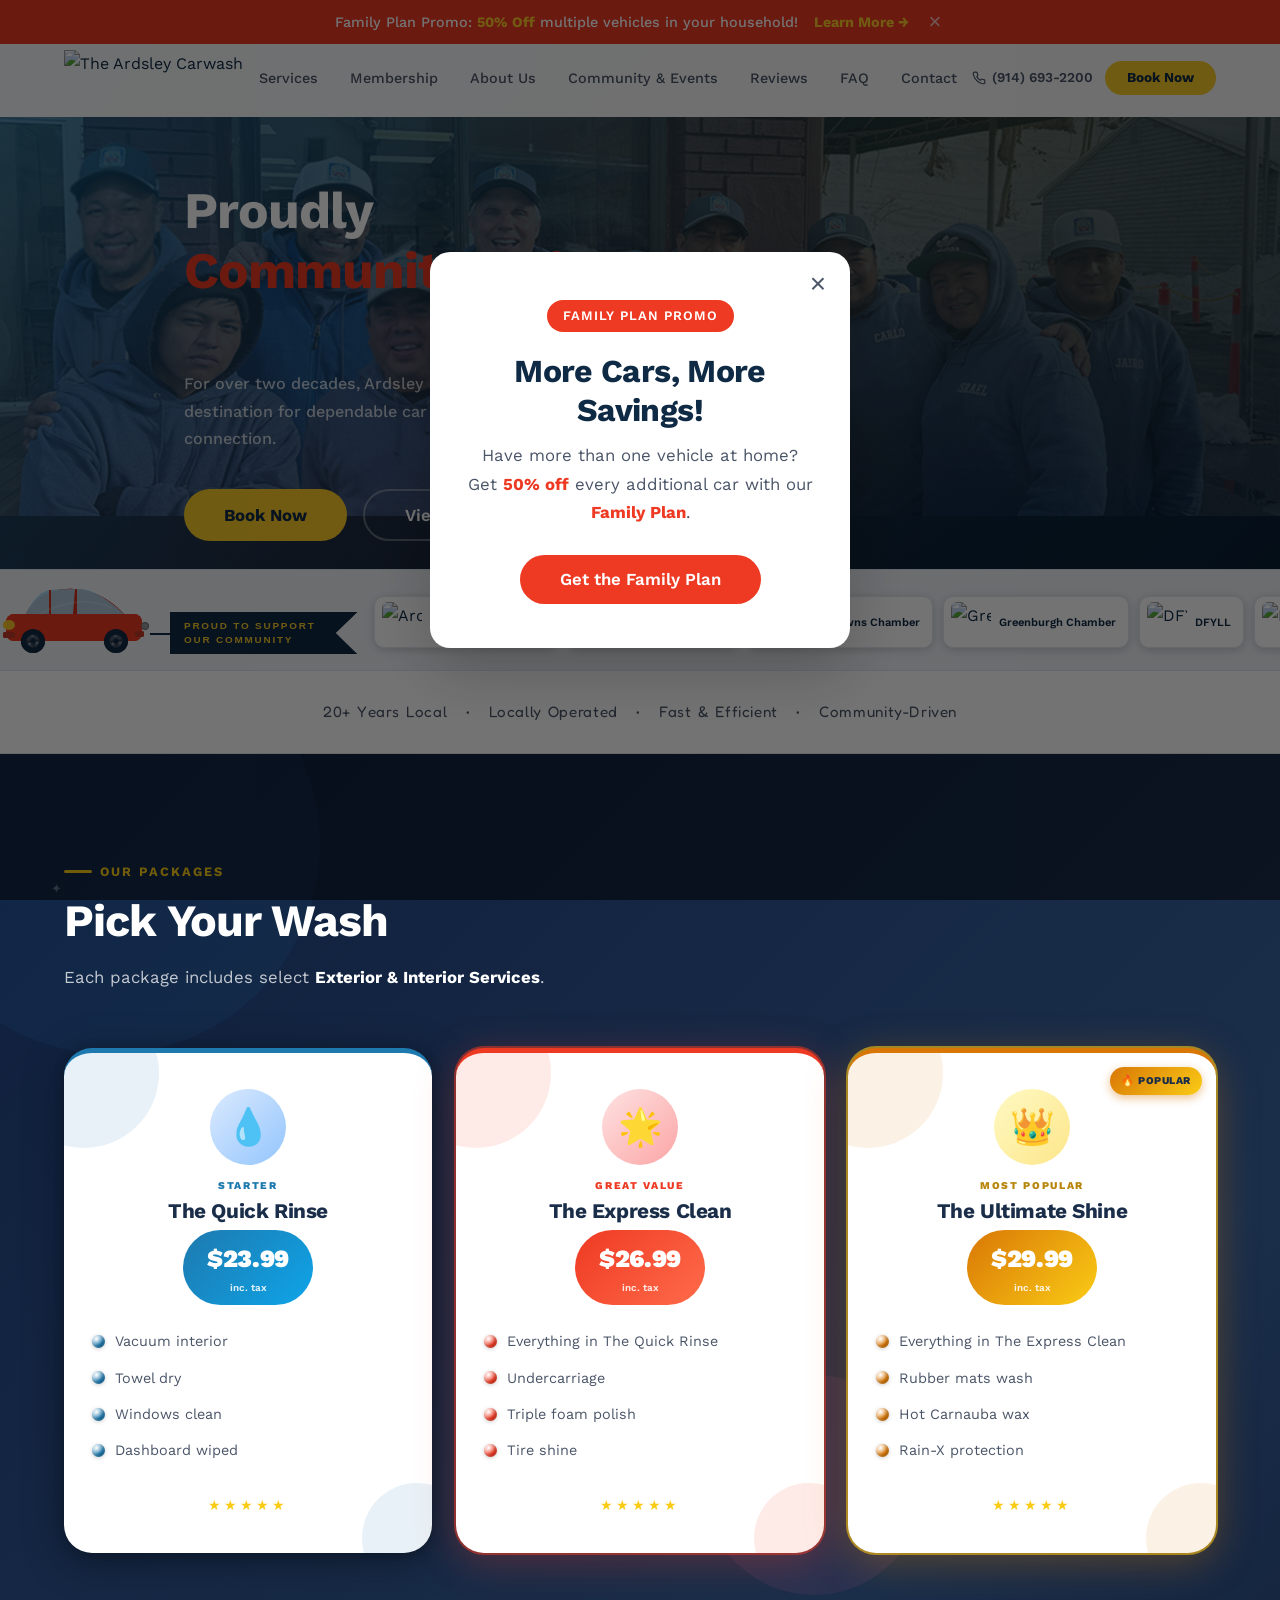
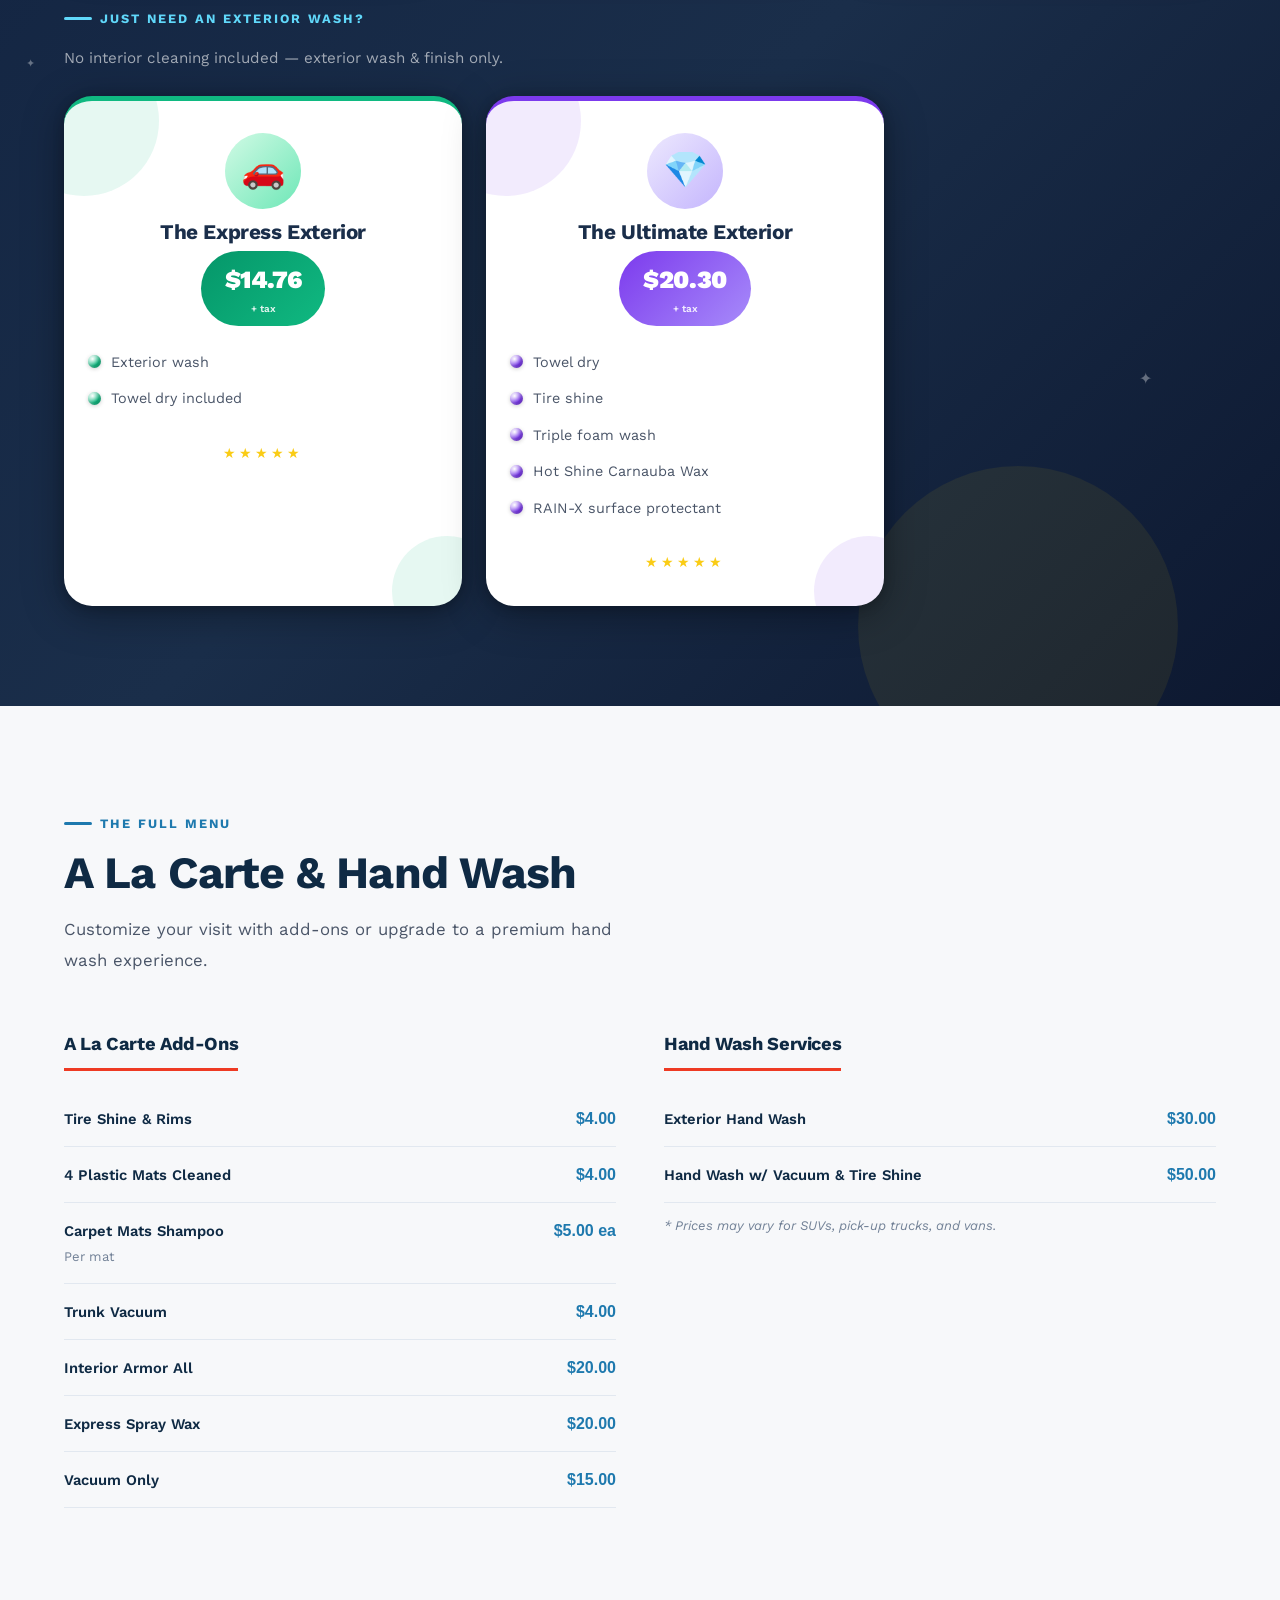
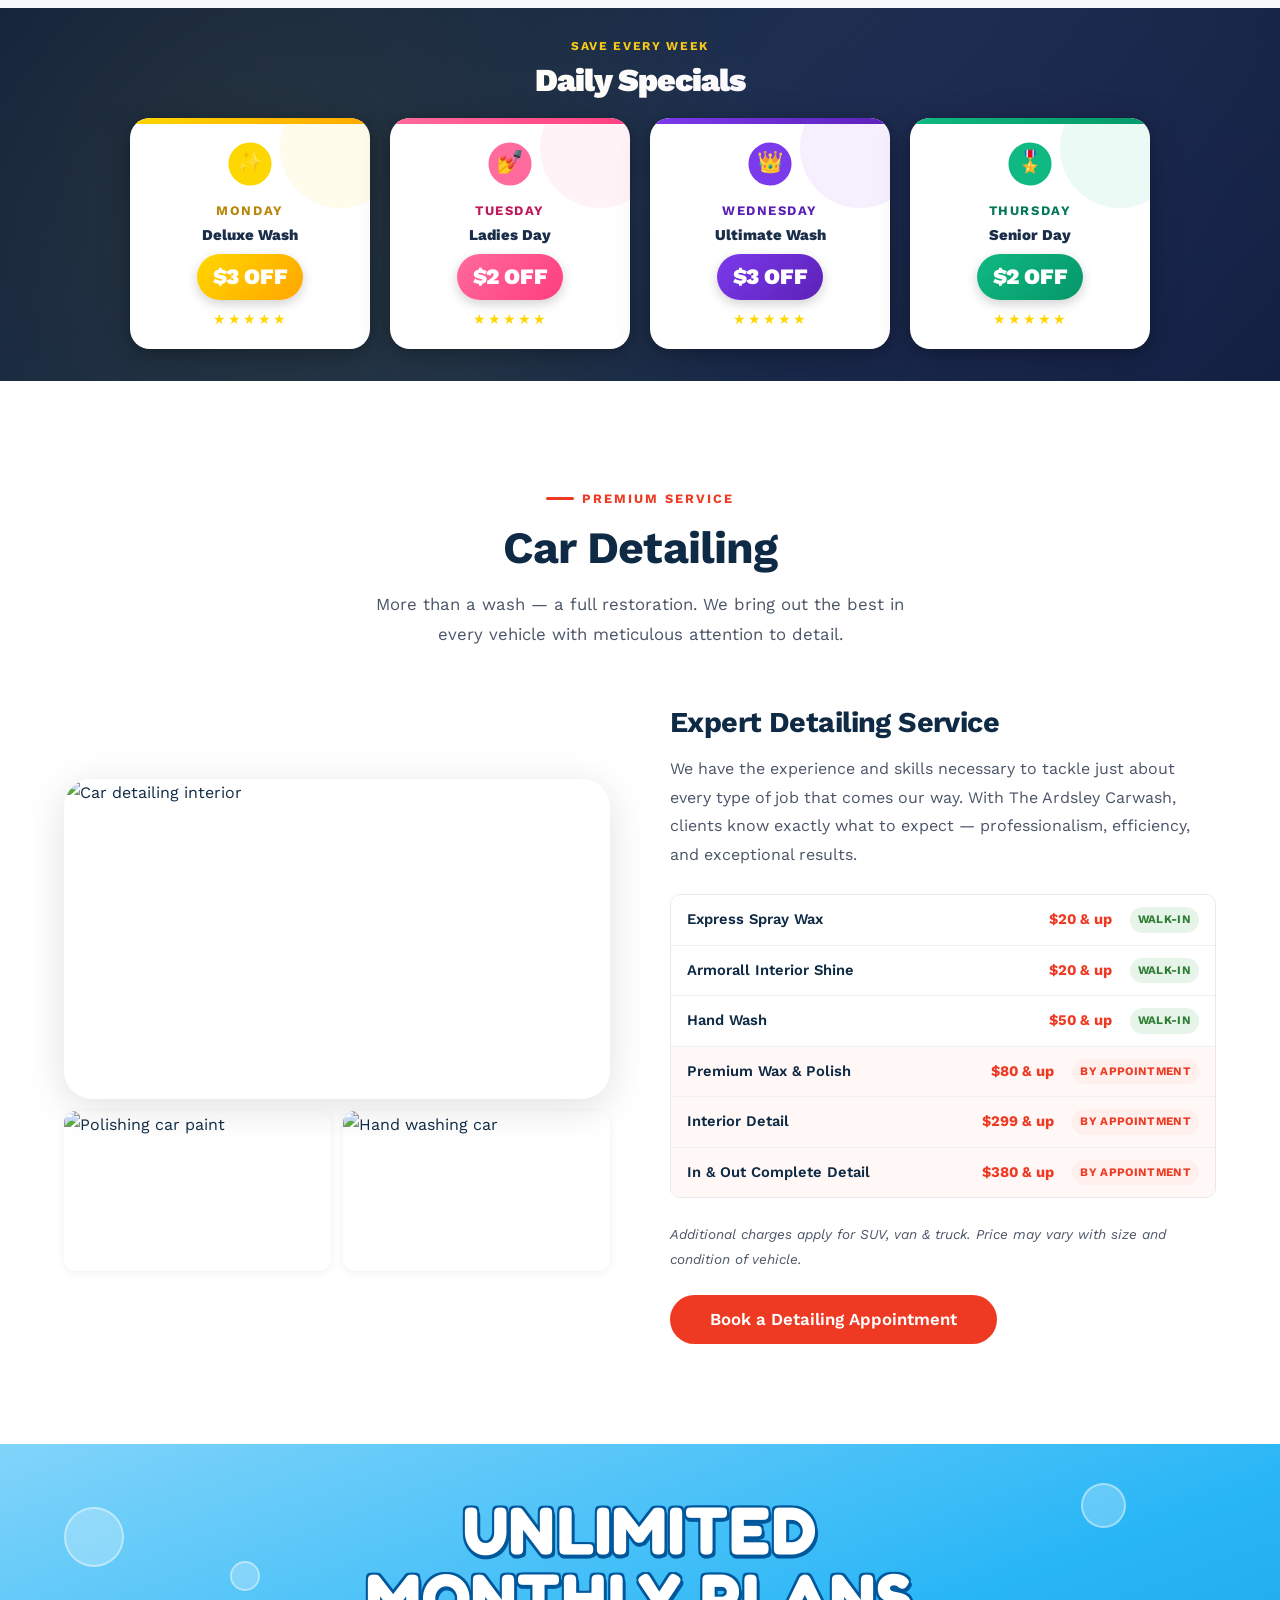
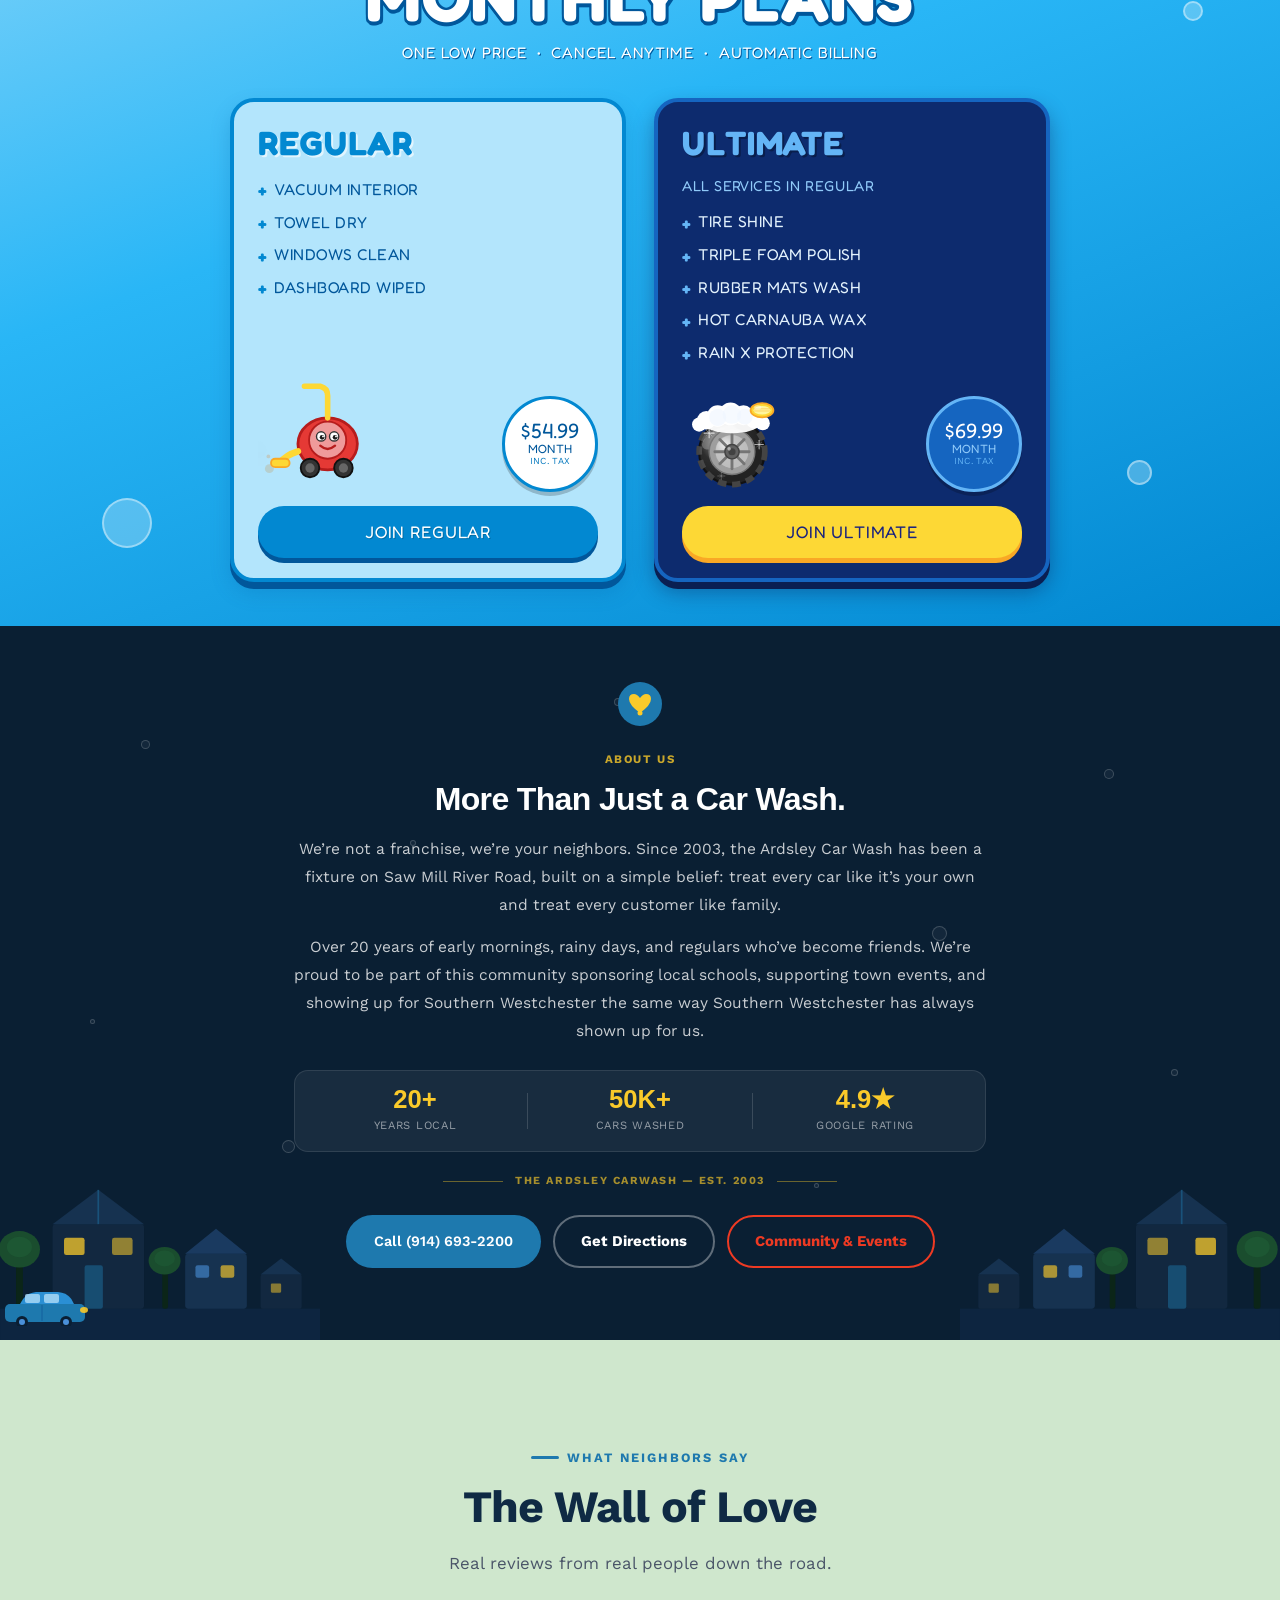
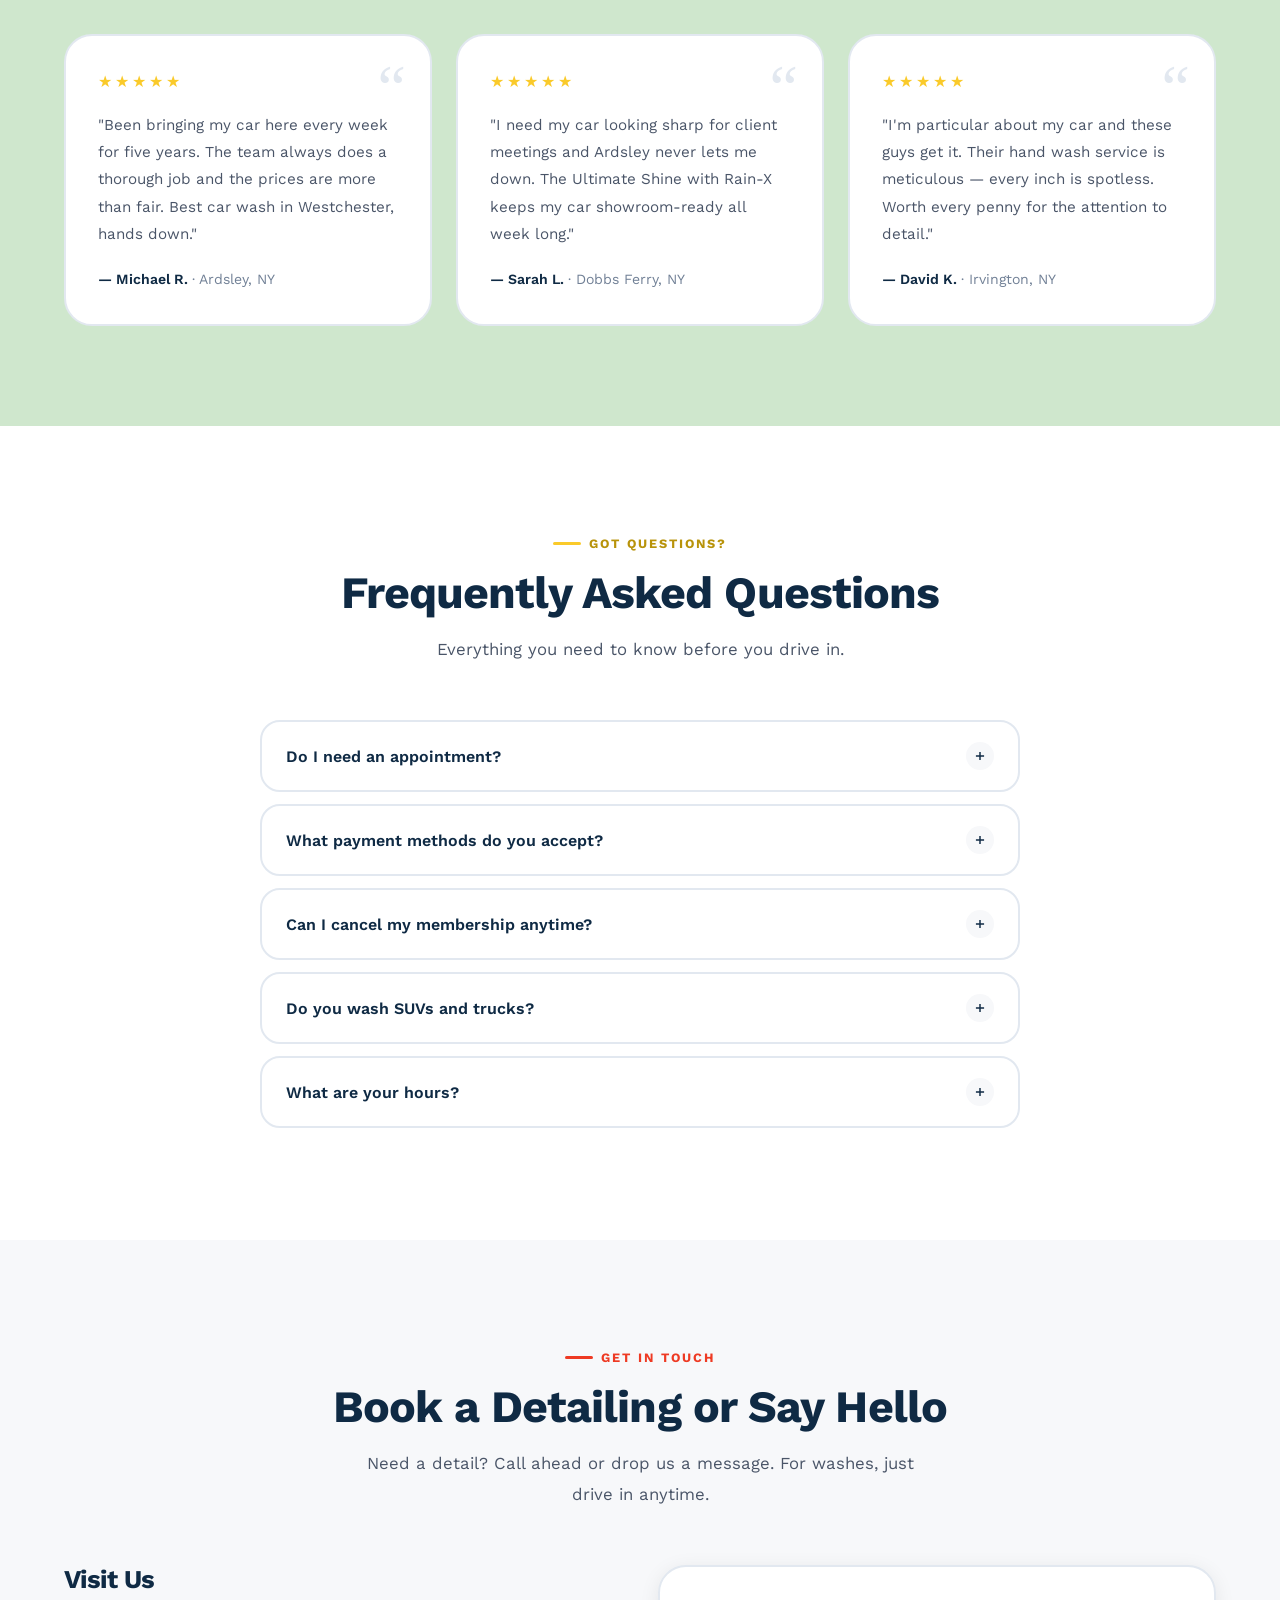
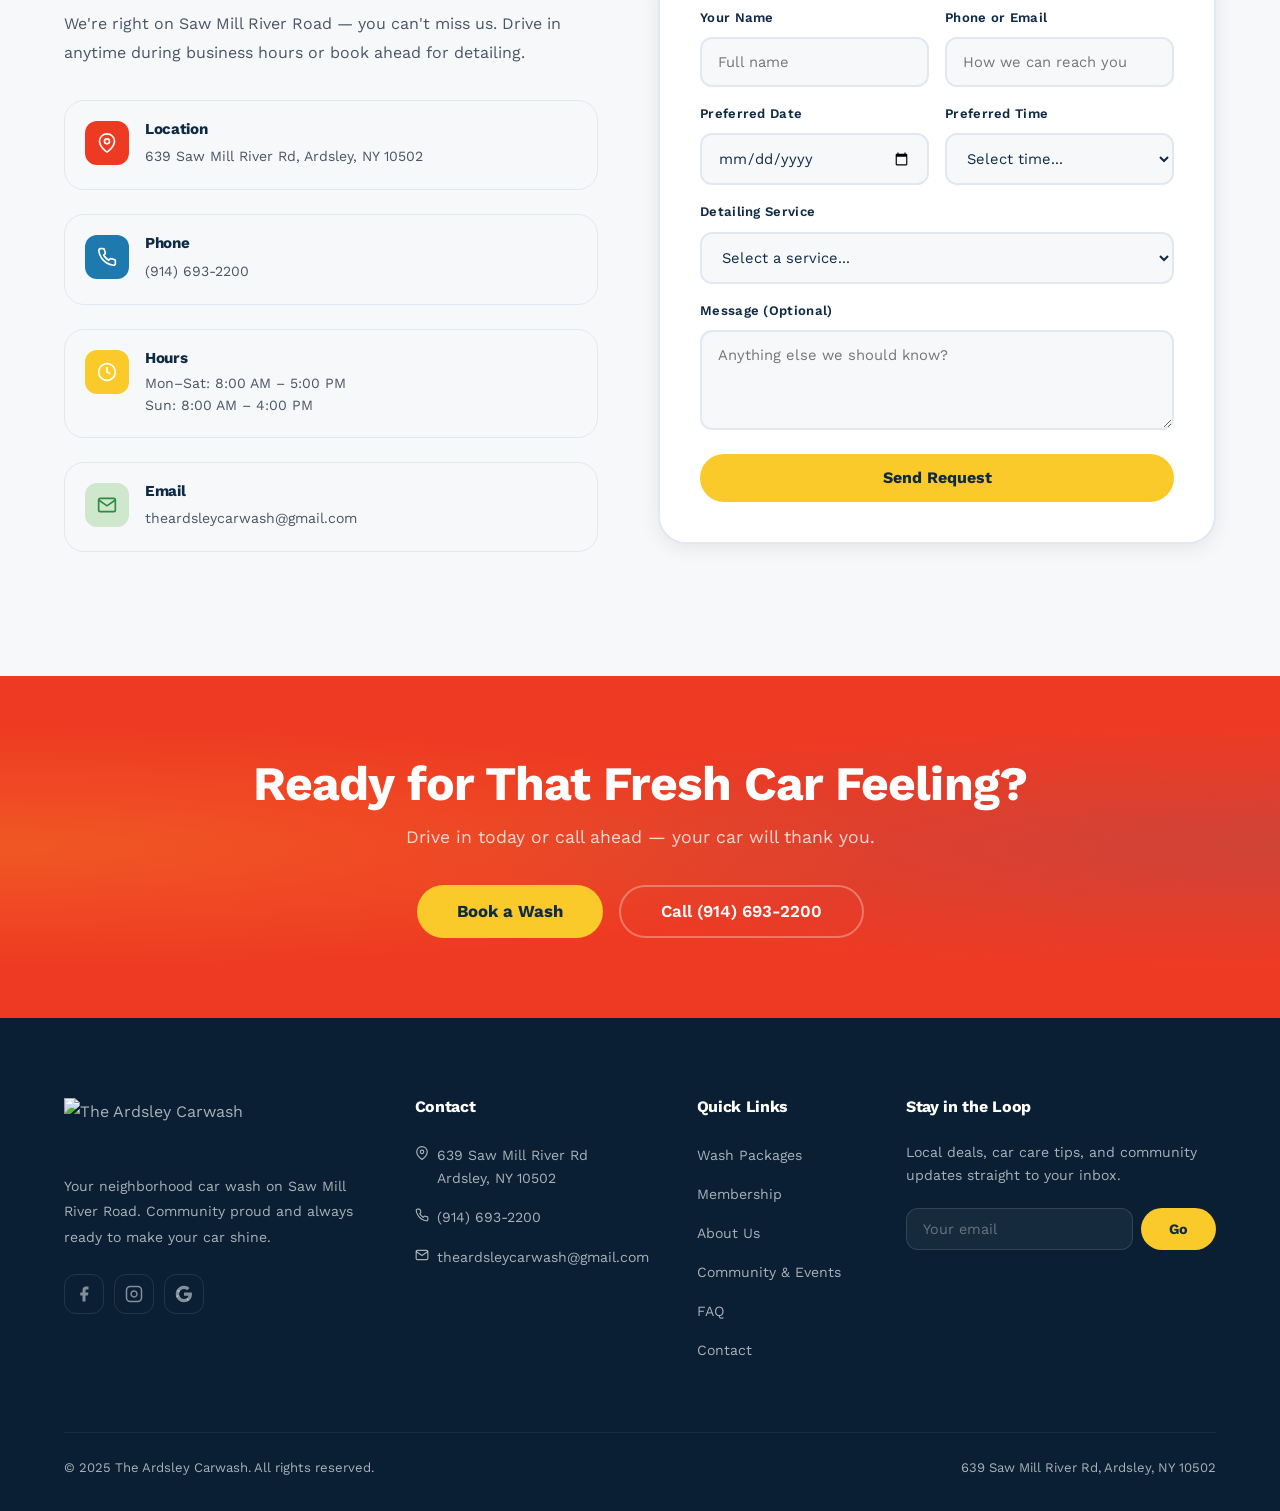
==== index.html @ 411023bc "Updated Trust rating section with bullet points" ====
<!DOCTYPE html>
<html lang="en">
<head>
<meta charset="UTF-8"/>
<meta name="viewport" content="width=device-width, initial-scale=1.0"/>
<title>The Ardsley Carwash — Service it. Wash it. Drive out fresh.</title>
<meta name="description" content="The Ardsley Carwash — Your neighborhood car wash in Ardsley, NY. Premium car washing, detailing, and unlimited wash memberships. Fast, friendly, community-driven."/>

<!-- Fonts -->
<link rel="preconnect" href="https://fonts.googleapis.com"/>
<link rel="preconnect" href="https://fonts.gstatic.com" crossorigin/>
<link href="https://fonts.googleapis.com/css2?family=Work+Sans:wght@400;500;600;700&family=Fredoka+One&display=swap" rel="stylesheet"/>
<link href="https://api.fontshare.com/v2/css?f[]=excon@400,500,600,700,800,900&display=swap" rel="stylesheet"/>

<link rel="stylesheet" href="css/style.css"/>
</head>
<body>

<!-- Mobile overlay for menu -->
<div class="mobile-overlay" id="mobileOverlay"></div>

<!-- ========== PROMO BANNER ========== -->
<div class="promo-banner" id="promoBanner">
  <div class="container promo-banner-inner">
    <span class="promo-banner-text">Family Plan Promo: <strong>50% Off</strong><span class="promo-detail"> multiple vehicles in your household!</span></span>
    <a href="#booking" class="promo-banner-link">Learn More &rarr;</a>
    <button class="promo-banner-close" id="promoBannerClose" aria-label="Close banner">&times;</button>
  </div>
</div>

<!-- ========== NAVIGATION ========== -->
<nav class="navbar" id="navbar">
  <div class="container">
    <a href="#home">
      <img src="assets/ardsley-logo.png" alt="The Ardsley Carwash" class="logo-img"/>
    </a>
    <ul class="nav-links" id="navLinks">
      <li><a href="#services">Services</a></li>
      <li><a href="#membership">Membership</a></li>
      <li><a href="#story">About Us</a></li>
      <li><a href="community-events.html">Community &amp; Events</a></li>
      <li><a href="#community">Reviews</a></li>
      <li><a href="#faq">FAQ</a></li>
      <li><a href="#booking">Contact</a></li>
    </ul>
    <div class="nav-right">
      <a href="tel:9146932200" class="nav-phone">
        <svg width="14" height="14" fill="none" stroke="currentColor" stroke-width="2" viewBox="0 0 24 24"><path d="M22 16.92v3a2 2 0 01-2.18 2 19.79 19.79 0 01-8.63-3.07 19.5 19.5 0 01-6-6 19.79 19.79 0 01-3.07-8.67A2 2 0 014.11 2h3a2 2 0 012 1.72c.127.96.361 1.903.7 2.81a2 2 0 01-.45 2.11L8.09 9.91a16 16 0 006 6l1.27-1.27a2 2 0 012.11-.45c.907.339 1.85.573 2.81.7A2 2 0 0122 16.92z"/></svg>
        (914) 693-2200
      </a>
      <a href="#booking" class="btn btn-yellow btn-nav">Book Now</a>
      <button class="hamburger" id="hamburger" aria-label="Toggle menu">
        <span></span><span></span><span></span>
      </button>
    </div>
  </div>
</nav>

<!-- ========== HERO ========== -->
<section class="hero" id="home">
  <img class="hero-bg-image" src="assets/banner.png" alt="">
  <div class="hero-bg-overlay"></div>
  <div class="hero-bg-pattern"></div>
  <div class="hero-bubbles">
    <div class="bubble"></div>
    <div class="bubble"></div>
    <div class="bubble"></div>
    <div class="bubble"></div>
    <div class="bubble"></div>
    <div class="bubble"></div>
    <div class="bubble"></div>
    <div class="bubble"></div>
    <div class="bubble"></div>
    <div class="bubble"></div>
    <div class="bubble"></div>
    <div class="bubble"></div>
    <div class="bubble"></div>
    <div class="bubble"></div>
    <div class="bubble"></div>
  </div>

  <div class="container">
    <div class="hero-content">
      <h1 class="hero-headline" aria-live="polite">
        <span class="hero-phrase" data-index="0">Your Neighborhood<br/><span class="highlight-yellow">Car Wash.</span></span>
        <span class="hero-phrase" data-index="1">Proudly<br/><span class="highlight-red">Community-Driven.</span></span>
        <span class="hero-phrase" data-index="2">Part of the Neighborhood<br/>for Over <span class="highlight-yellow">20 Years.</span></span>
      </h1>
      <p class="hero-sub">For over two decades, Ardsley Car Wash has been your neighborhood destination for dependable car care, local pride, and community connection.</p>
<div class="hero-ctas">
        <a href="#booking" class="btn btn-yellow btn-lg">Book Now</a>
        <a href="#services" class="btn btn-outline-white btn-lg">View Packages</a>
      </div>
    </div>
  </div>

  <!-- ===== HERO PARTNERS STRIP ===== -->
  <div class="hero-partners">
    <div class="hp-track">

      <!-- Shared car + flag + logos markup (scene 1) -->
      <div class="hp-scene">
        <div class="hp-car">
          <svg width="150" height="72" viewBox="0 0 150 72" fill="none" xmlns="http://www.w3.org/2000/svg">
            <rect x="6" y="32" width="136" height="27" rx="8" fill="#EE3A23"/>
            <path d="M26 32 Q37 9 66 7 Q98 5 124 32 Z" fill="#d42f1a"/>
            <path d="M26 32 Q37 9 51 8 L49 32 Z" fill="#a8d8f0" opacity="0.88"/>
            <path d="M51 8 Q64 7 75 7 L73 32 L50 32 Z" fill="#a8d8f0" opacity="0.88"/>
            <path d="M77 7 Q96 6 124 32 L75 32 Z" fill="#a8d8f0" opacity="0.88"/>
            <rect x="49" y="8" width="2" height="24" fill="#d42f1a"/>
            <rect x="75" y="7" width="2" height="25" fill="#d42f1a"/>
            <!-- Front wheel -->
            <circle cx="33" cy="59" r="12" fill="#0f2a44"/>
            <circle cx="33" cy="59" r="11" fill="none" stroke="#1a2a3a" stroke-width="1.5" stroke-dasharray="4 3"/>
            <circle cx="33" cy="59" r="6.5" fill="#4a5568"/>
            <g>
              <line x1="33" y1="53" x2="33" y2="65" stroke="#2d3748" stroke-width="1.5" stroke-linecap="round"/>
              <line x1="27" y1="59" x2="39" y2="59" stroke="#2d3748" stroke-width="1.5" stroke-linecap="round"/>
              <circle cx="33" cy="54.2" r="1.2" fill="#7a8aa0"/>
              <circle cx="29.3" cy="61.5" r="1.2" fill="#7a8aa0"/>
              <circle cx="36.7" cy="61.5" r="1.2" fill="#7a8aa0"/>
              <animateTransform attributeName="transform" type="rotate" from="0 33 59" to="360 33 59" dur="0.8s" repeatCount="indefinite"/>
            </g>
            <circle cx="33" cy="59" r="2.5" fill="#0f2a44"/>
            <!-- Rear wheel -->
            <circle cx="116" cy="59" r="12" fill="#0f2a44"/>
            <circle cx="116" cy="59" r="11" fill="none" stroke="#1a2a3a" stroke-width="1.5" stroke-dasharray="4 3"/>
            <circle cx="116" cy="59" r="6.5" fill="#4a5568"/>
            <g>
              <line x1="116" y1="53" x2="116" y2="65" stroke="#2d3748" stroke-width="1.5" stroke-linecap="round"/>
              <line x1="110" y1="59" x2="122" y2="59" stroke="#2d3748" stroke-width="1.5" stroke-linecap="round"/>
              <circle cx="116" cy="54.2" r="1.2" fill="#7a8aa0"/>
              <circle cx="112.3" cy="61.5" r="1.2" fill="#7a8aa0"/>
              <circle cx="119.7" cy="61.5" r="1.2" fill="#7a8aa0"/>
              <animateTransform attributeName="transform" type="rotate" from="0 116 59" to="360 116 59" dur="0.8s" repeatCount="indefinite"/>
            </g>
            <circle cx="116" cy="59" r="2.5" fill="#0f2a44"/>
            <ellipse cx="9" cy="43" rx="6" ry="5" fill="#FACA2A" opacity="0.95"/>
            <rect x="3" y="50" width="12" height="6" rx="2" fill="#c0392b"/>
            <rect x="135" y="49" width="9" height="6" rx="2" fill="#c0392b"/>
            <circle cx="145" cy="44" r="3.5" fill="#999" stroke="#777" stroke-width="1"/>
            <path d="M40 32 Q58 22 78 20 Q98 19 112 26" stroke="rgba(255,255,255,0.18)" stroke-width="2" fill="none"/>
          </svg>
        </div>
        <div class="hp-tow"></div>
        <div class="hp-banner">
          <span>Proud to Support</span>
          <span>Our Community</span>
        </div>
        <div class="hp-logos">
          <div class="hp-badge" data-url="https://www.ardsleylittleleague.org/"><img class="hp-icon" src="assets/partners/ardsley-little-league.png" alt="Ardsley Little League"/><span>Ardsley Little League</span></div>
          <div class="hp-badge" data-url="https://irvingtonbulldogboosterclub.com/home"><img class="hp-icon" src="assets/partners/irvington-bulldog.png" alt="Irvington Bulldogs"/><span>Irvington Bulldogs</span></div>
          <div class="hp-badge" data-url="https://rivertownschamber.com/gala-2026/"><img class="hp-icon" src="assets/partners/rivertowns-chamber.png" alt="Rivertowns Chamber"/><span>Rivertowns Chamber</span></div>
          <div class="hp-badge" data-url="https://www.greenburghchamber.com/home"><img class="hp-icon" src="assets/partners/greenburgh-chamber.png" alt="Greenburgh Chamber"/><span>Greenburgh Chamber</span></div>
          <div class="hp-badge" data-url="https://www.dfyll.com/"><img class="hp-icon" src="assets/partners/dfyll.png" alt="DFYLL"/><span>DFYLL</span></div>
          <div class="hp-badge" data-url="https://www.instagram.com/pltracing/"><img class="hp-icon" src="assets/partners/pltracing.jpg" alt="PLT Racing"/><span>PLT Racing</span></div>
        </div>
      </div>

      <!-- Scene 2 — offset by half the duration for a seamless loop -->
      <div class="hp-scene hp-scene--2">
        <div class="hp-car">
          <svg width="150" height="72" viewBox="0 0 150 72" fill="none" xmlns="http://www.w3.org/2000/svg">
            <rect x="6" y="32" width="136" height="27" rx="8" fill="#EE3A23"/>
            <path d="M26 32 Q37 9 66 7 Q98 5 124 32 Z" fill="#d42f1a"/>
            <path d="M26 32 Q37 9 51 8 L49 32 Z" fill="#a8d8f0" opacity="0.88"/>
            <path d="M51 8 Q64 7 75 7 L73 32 L50 32 Z" fill="#a8d8f0" opacity="0.88"/>
            <path d="M77 7 Q96 6 124 32 L75 32 Z" fill="#a8d8f0" opacity="0.88"/>
            <rect x="49" y="8" width="2" height="24" fill="#d42f1a"/>
            <rect x="75" y="7" width="2" height="25" fill="#d42f1a"/>
            <!-- Front wheel -->
            <circle cx="33" cy="59" r="12" fill="#0f2a44"/>
            <circle cx="33" cy="59" r="11" fill="none" stroke="#1a2a3a" stroke-width="1.5" stroke-dasharray="4 3"/>
            <circle cx="33" cy="59" r="6.5" fill="#4a5568"/>
            <g>
              <line x1="33" y1="53" x2="33" y2="65" stroke="#2d3748" stroke-width="1.5" stroke-linecap="round"/>
              <line x1="27" y1="59" x2="39" y2="59" stroke="#2d3748" stroke-width="1.5" stroke-linecap="round"/>
              <circle cx="33" cy="54.2" r="1.2" fill="#7a8aa0"/>
              <circle cx="29.3" cy="61.5" r="1.2" fill="#7a8aa0"/>
              <circle cx="36.7" cy="61.5" r="1.2" fill="#7a8aa0"/>
              <animateTransform attributeName="transform" type="rotate" from="0 33 59" to="360 33 59" dur="0.8s" repeatCount="indefinite"/>
            </g>
            <circle cx="33" cy="59" r="2.5" fill="#0f2a44"/>
            <!-- Rear wheel -->
            <circle cx="116" cy="59" r="12" fill="#0f2a44"/>
            <circle cx="116" cy="59" r="11" fill="none" stroke="#1a2a3a" stroke-width="1.5" stroke-dasharray="4 3"/>
            <circle cx="116" cy="59" r="6.5" fill="#4a5568"/>
            <g>
              <line x1="116" y1="53" x2="116" y2="65" stroke="#2d3748" stroke-width="1.5" stroke-linecap="round"/>
              <line x1="110" y1="59" x2="122" y2="59" stroke="#2d3748" stroke-width="1.5" stroke-linecap="round"/>
              <circle cx="116" cy="54.2" r="1.2" fill="#7a8aa0"/>
              <circle cx="112.3" cy="61.5" r="1.2" fill="#7a8aa0"/>
              <circle cx="119.7" cy="61.5" r="1.2" fill="#7a8aa0"/>
              <animateTransform attributeName="transform" type="rotate" from="0 116 59" to="360 116 59" dur="0.8s" repeatCount="indefinite"/>
            </g>
            <circle cx="116" cy="59" r="2.5" fill="#0f2a44"/>
            <ellipse cx="9" cy="43" rx="6" ry="5" fill="#FACA2A" opacity="0.95"/>
            <rect x="3" y="50" width="12" height="6" rx="2" fill="#c0392b"/>
            <rect x="135" y="49" width="9" height="6" rx="2" fill="#c0392b"/>
            <circle cx="145" cy="44" r="3.5" fill="#999" stroke="#777" stroke-width="1"/>
            <path d="M40 32 Q58 22 78 20 Q98 19 112 26" stroke="rgba(255,255,255,0.18)" stroke-width="2" fill="none"/>
          </svg>
        </div>
        <div class="hp-tow"></div>
        <div class="hp-banner">
          <span>Proud to Support</span>
          <span>Our Community</span>
        </div>
        <div class="hp-logos">
          <div class="hp-badge" data-url="https://www.ardsleylittleleague.org/"><img class="hp-icon" src="assets/partners/ardsley-little-league.png" alt="Ardsley Little League"/><span>Ardsley Little League</span></div>
          <div class="hp-badge" data-url="https://irvingtonbulldogboosterclub.com/home"><img class="hp-icon" src="assets/partners/irvington-bulldog.png" alt="Irvington Bulldogs"/><span>Irvington Bulldogs</span></div>
          <div class="hp-badge" data-url="https://rivertownschamber.com/gala-2026/"><img class="hp-icon" src="assets/partners/rivertowns-chamber.png" alt="Rivertowns Chamber"/><span>Rivertowns Chamber</span></div>
          <div class="hp-badge" data-url="https://www.greenburghchamber.com/home"><img class="hp-icon" src="assets/partners/greenburgh-chamber.png" alt="Greenburgh Chamber"/><span>Greenburgh Chamber</span></div>
          <div class="hp-badge" data-url="https://www.dfyll.com/"><img class="hp-icon" src="assets/partners/dfyll.png" alt="DFYLL"/><span>DFYLL</span></div>
          <div class="hp-badge" data-url="https://www.instagram.com/pltracing/"><img class="hp-icon" src="assets/partners/pltracing.jpg" alt="PLT Racing"/><span>PLT Racing</span></div>
        </div>
      </div>

    </div>
  </div>

</section>

<!-- ========== TRUST BAR ========== -->
<div class="trust-bar">
  <div class="container">
    <p class="trust-bullets">20+ Years Local &nbsp;&nbsp;&bull;&nbsp;&nbsp; Locally Operated &nbsp;&nbsp;&bull;&nbsp;&nbsp; Fast &amp; Efficient &nbsp;&nbsp;&bull;&nbsp;&nbsp; Community-Driven</p>
  </div>
</div>

<!-- ========== SERVICES ========== -->
<section id="services" class="packages-section">

  <!-- Floating background decorations -->
  <div class="pkg-bg-decor" aria-hidden="true">
    <div class="pkg-bg-bubble b1"></div>
    <div class="pkg-bg-bubble b2"></div>
    <div class="pkg-bg-bubble b3"></div>
    <span class="pkg-sparkle s1">✦</span>
    <span class="pkg-sparkle s2">✦</span>
    <span class="pkg-sparkle s3">✦</span>
    <span class="pkg-sparkle s4">✦</span>
    <span class="pkg-sparkle s5">✦</span>
  </div>

  <div class="container">
    <div class="section-header" data-animate>
      <p class="section-label red">Our Packages</p>
      <h2 class="section-title">Pick Your Wash</h2>
      <p class="section-subtitle">Each package includes select <strong>Exterior &amp; Interior Services</strong>.</p>
    </div>

    <div class="services-grid">
      <!-- THE QUICK RINSE -->
      <div class="service-card pkg-card pkg-card--blue" data-animate data-delay="0">
        <div class="pkg-card-bubble pkg-bubble-tl"></div>
        <div class="pkg-card-bubble pkg-bubble-br"></div>
        <div class="pkg-emoji-wrap pkg-emoji-blue">
          <span>💧</span>
        </div>
        <div class="pkg-tier-label pkg-tier-blue">Starter</div>
        <h3>The Quick Rinse</h3>
        <div class="pkg-price-badge pkg-price-blue">$23.99 <small>inc. tax</small></div>
        <ul>
          <li>Vacuum interior</li>
          <li>Towel dry</li>
          <li>Windows clean</li>
          <li>Dashboard wiped</li>
        </ul>
        <div class="pkg-stars">★★★★★</div>
      </div>

      <!-- THE EXPRESS CLEAN -->
      <div class="service-card pkg-card pkg-card--red featured" data-animate data-delay="100">
        <div class="pkg-card-bubble pkg-bubble-tl"></div>
        <div class="pkg-card-bubble pkg-bubble-br"></div>
        <div class="pkg-emoji-wrap pkg-emoji-red">
          <span>🌟</span>
        </div>
        <div class="pkg-tier-label pkg-tier-red">Great Value</div>
        <h3>The Express Clean</h3>
        <div class="pkg-price-badge pkg-price-red">$26.99 <small>inc. tax</small></div>
        <ul>
          <li>Everything in The Quick Rinse</li>
          <li>Undercarriage</li>
          <li>Triple foam polish</li>
          <li>Tire shine</li>
        </ul>
        <div class="pkg-stars">★★★★★</div>
      </div>

      <!-- THE ULTIMATE SHINE -->
      <div class="service-card pkg-card pkg-card--gold featured" data-animate data-delay="200">
        <div class="pkg-card-bubble pkg-bubble-tl"></div>
        <div class="pkg-card-bubble pkg-bubble-br"></div>
        <div class="pkg-popular-badge pkg-popular-gold">🔥 Popular</div>
        <div class="pkg-emoji-wrap pkg-emoji-gold">
          <span>👑</span>
        </div>
        <div class="pkg-tier-label pkg-tier-gold">Most Popular</div>
        <h3>The Ultimate Shine</h3>
        <div class="pkg-price-badge pkg-price-gold">$29.99 <small>inc. tax</small></div>
        <ul>
          <li>Everything in The Express Clean</li>
          <li>Rubber mats wash</li>
          <li>Hot Carnauba wax</li>
          <li>Rain-X protection</li>
        </ul>
        <div class="pkg-stars">★★★★★</div>
      </div>
    </div>

    <!-- EXTERIOR OPTIONS -->
    <div class="exterior-options" data-animate>
      <div class="exterior-options-header">
        <p class="section-label blue">Just Need an Exterior Wash?</p>
        <p class="exterior-options-note">No interior cleaning included &mdash; exterior wash &amp; finish only.</p>
      </div>
      <div class="services-grid two-col">
        <div class="service-card pkg-card pkg-card--mint compact">
          <div class="pkg-card-bubble pkg-bubble-tl"></div>
          <div class="pkg-card-bubble pkg-bubble-br"></div>
          <div class="pkg-emoji-wrap pkg-emoji-mint">
            <span>🚗</span>
          </div>
          <h3>The Express Exterior</h3>
          <div class="pkg-price-badge pkg-price-mint">$14.76 <small>+ tax</small></div>
          <ul>
            <li>Exterior wash</li>
            <li>Towel dry included</li>
          </ul>
          <div class="pkg-stars">★★★★★</div>
        </div>
        <div class="service-card pkg-card pkg-card--purple compact">
          <div class="pkg-card-bubble pkg-bubble-tl"></div>
          <div class="pkg-card-bubble pkg-bubble-br"></div>
          <div class="pkg-emoji-wrap pkg-emoji-purple">
            <span>💎</span>
          </div>
          <h3>The Ultimate Exterior</h3>
          <div class="pkg-price-badge pkg-price-purple">$20.30 <small>+ tax</small></div>
          <ul>
            <li>Towel dry</li>
            <li>Tire shine</li>
            <li>Triple foam wash</li>
            <li>Hot Shine Carnauba Wax</li>
            <li>RAIN-X surface protectant</li>
          </ul>
          <div class="pkg-stars">★★★★★</div>
        </div>
      </div>
    </div>
  </div>
</section>

<!-- ========== FULL MENU ========== -->
<section id="menu" class="section-alt">
  <div class="container">
    <div class="section-header" data-animate>
      <p class="section-label blue">The Full Menu</p>
      <h2 class="section-title">A La Carte &amp; Hand Wash</h2>
      <p class="section-subtitle">Customize your visit with add-ons or upgrade to a premium hand wash experience.</p>
    </div>

    <div class="menu-columns" data-animate>
      <!-- A LA CARTE -->
      <div class="menu-group">
        <h3>A La Carte Add-Ons</h3>
        <div class="menu-item">
          <div><div class="menu-item-name">Tire Shine &amp; Rims</div></div>
          <div class="menu-item-price">$4.00</div>
        </div>
        <div class="menu-item">
          <div><div class="menu-item-name">4 Plastic Mats Cleaned</div></div>
          <div class="menu-item-price">$4.00</div>
        </div>
        <div class="menu-item">
          <div>
            <div class="menu-item-name">Carpet Mats Shampoo</div>
            <div class="menu-item-desc">Per mat</div>
          </div>
          <div class="menu-item-price">$5.00 ea</div>
        </div>
        <div class="menu-item">
          <div><div class="menu-item-name">Trunk Vacuum</div></div>
          <div class="menu-item-price">$4.00</div>
        </div>
        <div class="menu-item">
          <div><div class="menu-item-name">Interior Armor All</div></div>
          <div class="menu-item-price">$20.00</div>
        </div>
        <div class="menu-item">
          <div><div class="menu-item-name">Express Spray Wax</div></div>
          <div class="menu-item-price">$20.00</div>
        </div>
        <div class="menu-item">
          <div><div class="menu-item-name">Vacuum Only</div></div>
          <div class="menu-item-price">$15.00</div>
        </div>
      </div>

      <!-- HAND WASH + DETAILING -->
      <div class="menu-group">
        <h3>Hand Wash Services</h3>
        <div class="menu-item">
          <div><div class="menu-item-name">Exterior Hand Wash</div></div>
          <div class="menu-item-price">$30.00</div>
        </div>
        <div class="menu-item">
          <div><div class="menu-item-name">Hand Wash w/ Vacuum &amp; Tire Shine</div></div>
          <div class="menu-item-price">$50.00</div>
        </div>
        <p class="menu-note">* Prices may vary for SUVs, pick-up trucks, and vans.</p>

      </div>
    </div>
  </div>
</section>

<!-- ========== DAILY PROMOS STRIP ========== -->
<div class="promo-strip">
  <div class="promo-strip-header">
    <p class="promo-strip-eyebrow">Save Every Week</p>
    <h2 class="promo-strip-title">Daily Specials</h2>
  </div>
  <div class="promo-strip-inner">

    <!-- Monday -->
    <div class="promo-card promo-card--monday">
      <div class="promo-card-bubble"></div>
      <div class="promo-card-icon">
        <svg viewBox="0 0 64 64" fill="none" xmlns="http://www.w3.org/2000/svg">
          <circle cx="32" cy="32" r="28" fill="#FFD700" stroke="#fff" stroke-width="3"/>
          <text x="32" y="38" text-anchor="middle" font-size="26" font-family="Arial Black,sans-serif" fill="#1a2e4a">✨</text>
        </svg>
      </div>
      <div class="promo-card-day">Monday</div>
      <div class="promo-card-wash">Deluxe Wash</div>
      <div class="promo-card-discount">$3 OFF</div>
      <div class="promo-card-stars">★★★★★</div>
    </div>

    <!-- Tuesday -->
    <div class="promo-card promo-card--tuesday">
      <div class="promo-card-bubble"></div>
      <div class="promo-card-icon">
        <svg viewBox="0 0 64 64" fill="none" xmlns="http://www.w3.org/2000/svg">
          <circle cx="32" cy="32" r="28" fill="#FF6B9D" stroke="#fff" stroke-width="3"/>
          <text x="32" y="38" text-anchor="middle" font-size="26" font-family="Arial Black,sans-serif" fill="#fff">💅</text>
        </svg>
      </div>
      <div class="promo-card-day">Tuesday</div>
      <div class="promo-card-wash">Ladies Day</div>
      <div class="promo-card-discount">$2 OFF</div>
      <div class="promo-card-stars">★★★★★</div>
    </div>

    <!-- Wednesday -->
    <div class="promo-card promo-card--wednesday">
      <div class="promo-card-bubble"></div>
      <div class="promo-card-icon">
        <svg viewBox="0 0 64 64" fill="none" xmlns="http://www.w3.org/2000/svg">
          <circle cx="32" cy="32" r="28" fill="#7C3AED" stroke="#fff" stroke-width="3"/>
          <text x="32" y="38" text-anchor="middle" font-size="26" font-family="Arial Black,sans-serif" fill="#fff">👑</text>
        </svg>
      </div>
      <div class="promo-card-day">Wednesday</div>
      <div class="promo-card-wash">Ultimate Wash</div>
      <div class="promo-card-discount">$3 OFF</div>
      <div class="promo-card-stars">★★★★★</div>
    </div>

    <!-- Thursday -->
    <div class="promo-card promo-card--thursday">
      <div class="promo-card-bubble"></div>
      <div class="promo-card-icon">
        <svg viewBox="0 0 64 64" fill="none" xmlns="http://www.w3.org/2000/svg">
          <circle cx="32" cy="32" r="28" fill="#10B981" stroke="#fff" stroke-width="3"/>
          <text x="32" y="38" text-anchor="middle" font-size="26" font-family="Arial Black,sans-serif" fill="#fff">🎖️</text>
        </svg>
      </div>
      <div class="promo-card-day">Thursday</div>
      <div class="promo-card-wash">Senior Day</div>
      <div class="promo-card-discount">$2 OFF</div>
      <div class="promo-card-stars">★★★★★</div>
    </div>

  </div>
</div>

<!-- ========== CAR DETAILING ========== -->
<section id="detailing">
  <div class="container">
    <div class="section-header centered" data-animate>
      <p class="section-label red">Premium Service</p>
      <h2 class="section-title">Car Detailing</h2>
      <p class="section-subtitle">More than a wash &mdash; a full restoration. We bring out the best in every vehicle with meticulous attention to detail.</p>
    </div>

    <div class="detailing-showcase" data-animate>
      <div class="detailing-images">
        <div class="detailing-img-main">
          <img src="https://images.unsplash.com/photo-1558618666-fcd25c85cd64?auto=format&fit=crop&w=800&q=80" alt="Car detailing interior"/>
        </div>
        <div class="detailing-img-grid">
          <img src="https://images.unsplash.com/photo-1607860108855-64acf2078ed9?auto=format&fit=crop&w=400&q=80" alt="Polishing car paint"/>
          <img src="https://images.unsplash.com/photo-1520340356584-f9917d1eea6f?auto=format&fit=crop&w=400&q=80" alt="Hand washing car"/>
        </div>
      </div>
      <div class="detailing-content">
        <h3>Expert Detailing Service</h3>
        <p>We have the experience and skills necessary to tackle just about every type of job that comes our way. With The Ardsley Carwash, clients know exactly what to expect &mdash; professionalism, efficiency, and exceptional results.</p>
        <ul class="detailing-pricing">
          <li class="detailing-pricing-row walk-in">
            <span class="dp-name">Express Spray Wax</span>
            <span class="dp-price">$20 &amp; up</span>
            <span class="dp-badge walk-in-badge">Walk-In</span>
          </li>
          <li class="detailing-pricing-row walk-in">
            <span class="dp-name">Armorall Interior Shine</span>
            <span class="dp-price">$20 &amp; up</span>
            <span class="dp-badge walk-in-badge">Walk-In</span>
          </li>
          <li class="detailing-pricing-row walk-in">
            <span class="dp-name">Hand Wash</span>
            <span class="dp-price">$50 &amp; up</span>
            <span class="dp-badge walk-in-badge">Walk-In</span>
          </li>
          <li class="detailing-pricing-row appt">
            <span class="dp-name">Premium Wax &amp; Polish</span>
            <span class="dp-price">$80 &amp; up</span>
            <span class="dp-badge appt-badge">By Appointment</span>
          </li>
          <li class="detailing-pricing-row appt">
            <span class="dp-name">Interior Detail</span>
            <span class="dp-price">$299 &amp; up</span>
            <span class="dp-badge appt-badge">By Appointment</span>
          </li>
          <li class="detailing-pricing-row appt">
            <span class="dp-name">In &amp; Out Complete Detail</span>
            <span class="dp-price">$380 &amp; up</span>
            <span class="dp-badge appt-badge">By Appointment</span>
          </li>
        </ul>
        <p class="detailing-note">Additional charges apply for SUV, van &amp; truck. Price may vary with size and condition of vehicle.</p>
        <a href="#booking" class="btn btn-primary btn-lg">Book a Detailing Appointment</a>
      </div>
    </div>
  </div>
</section>

<!-- ========== MEMBERSHIP ========== -->
<section id="membership" class="membership-cartoon-section">
  <!-- floating bubbles decoration -->
  <div class="mc-bubbles" aria-hidden="true">
    <span class="mc-bubble" style="width:60px;height:60px;top:8%;left:5%"></span>
    <span class="mc-bubble" style="width:30px;height:30px;top:15%;left:18%"></span>
    <span class="mc-bubble" style="width:45px;height:45px;top:5%;right:12%"></span>
    <span class="mc-bubble" style="width:20px;height:20px;top:20%;right:6%"></span>
    <span class="mc-bubble" style="width:50px;height:50px;bottom:10%;left:8%"></span>
    <span class="mc-bubble" style="width:25px;height:25px;bottom:18%;right:10%"></span>
  </div>

  <div class="container mc-container">
    <!-- Header -->
    <div class="mc-header" data-animate>
      <h2 class="mc-title">Unlimited<br>Monthly Plans</h2>
      <p class="mc-tagline">One Low Price &nbsp;&bull;&nbsp; Cancel Anytime &nbsp;&bull;&nbsp; Automatic Billing</p>
    </div>

    <!-- Cards -->
    <div class="mc-grid">

      <!-- REGULAR -->
      <div class="mc-card mc-card--regular" data-animate data-delay="0">
        <h3 class="mc-card-title mc-card-title--regular">Regular</h3>
        <ul class="mc-features">
          <li>Vacuum Interior</li>
          <li>Towel Dry</li>
          <li>Windows Clean</li>
          <li>Dashboard Wiped</li>
        </ul>
        <div class="mc-card-footer">
          <div class="mc-mascot mc-mascot--vacuum" aria-hidden="true">
            <svg viewBox="0 0 140 120" xmlns="http://www.w3.org/2000/svg">
              <!-- animated dust particles puffing out from nozzle -->
              <g class="dust-puff">
                <circle cx="18" cy="92" r="5" fill="#D4C5A9" opacity="0.85">
                  <animate attributeName="cx" values="18;6;0" dur="1.2s" repeatCount="indefinite"/>
                  <animate attributeName="cy" values="92;86;78" dur="1.2s" repeatCount="indefinite"/>
                  <animate attributeName="opacity" values="0.85;0.4;0" dur="1.2s" repeatCount="indefinite"/>
                  <animate attributeName="r" values="5;7;9" dur="1.2s" repeatCount="indefinite"/>
                </circle>
                <circle cx="22" cy="96" r="4" fill="#C8B89A" opacity="0.7">
                  <animate attributeName="cx" values="22;10;2" dur="1.5s" repeatCount="indefinite" begin="0.3s"/>
                  <animate attributeName="cy" values="96;94;88" dur="1.5s" repeatCount="indefinite" begin="0.3s"/>
                  <animate attributeName="opacity" values="0.7;0.35;0" dur="1.5s" repeatCount="indefinite" begin="0.3s"/>
                  <animate attributeName="r" values="4;6;8" dur="1.5s" repeatCount="indefinite" begin="0.3s"/>
                </circle>
                <circle cx="20" cy="100" r="3.5" fill="#BCA882" opacity="0.6">
                  <animate attributeName="cx" values="20;8;0" dur="1.8s" repeatCount="indefinite" begin="0.6s"/>
                  <animate attributeName="cy" values="100;98;92" dur="1.8s" repeatCount="indefinite" begin="0.6s"/>
                  <animate attributeName="opacity" values="0.6;0.25;0" dur="1.8s" repeatCount="indefinite" begin="0.6s"/>
                  <animate attributeName="r" values="3.5;5.5;7" dur="1.8s" repeatCount="indefinite" begin="0.6s"/>
                </circle>
                <!-- small floating dust specks -->
                <circle cx="12" cy="88" r="2" fill="#C8B89A" opacity="0">
                  <animate attributeName="cx" values="22;4" dur="1.3s" repeatCount="indefinite" begin="0.1s"/>
                  <animate attributeName="cy" values="94;80" dur="1.3s" repeatCount="indefinite" begin="0.1s"/>
                  <animate attributeName="opacity" values="0;0.7;0" dur="1.3s" repeatCount="indefinite" begin="0.1s"/>
                </circle>
                <circle cx="8" cy="84" r="1.5" fill="#D4C5A9" opacity="0">
                  <animate attributeName="cx" values="24;6" dur="1.6s" repeatCount="indefinite" begin="0.8s"/>
                  <animate attributeName="cy" values="97;82" dur="1.6s" repeatCount="indefinite" begin="0.8s"/>
                  <animate attributeName="opacity" values="0;0.6;0" dur="1.6s" repeatCount="indefinite" begin="0.8s"/>
                </circle>
              </g>
              <!-- body -->
              <ellipse cx="75" cy="72" rx="32" ry="28" fill="#E53935" stroke="#B71C1C" stroke-width="3"/>
              <!-- face -->
              <circle cx="75" cy="68" r="20" fill="#EF9A9A" stroke="#B71C1C" stroke-width="2"/>
              <!-- eyes -->
              <circle cx="68" cy="64" r="5" fill="white" stroke="#333" stroke-width="1.5"/>
              <circle cx="82" cy="64" r="5" fill="white" stroke="#333" stroke-width="1.5"/>
              <circle cx="69" cy="65" r="2.5" fill="#1a1a1a"/>
              <circle cx="83" cy="65" r="2.5" fill="#1a1a1a"/>
              <circle cx="70" cy="64" r="1" fill="white"/>
              <circle cx="84" cy="64" r="1" fill="white"/>
              <!-- smile -->
              <path d="M67 74 Q75 81 83 74" stroke="#B71C1C" stroke-width="2.5" fill="none" stroke-linecap="round"/>
              <!-- hose going left toward nozzle/dust -->
              <path d="M43 80 Q30 84 24 92" stroke="#FDD835" stroke-width="7" fill="none" stroke-linecap="round"/>
              <!-- nozzle -->
              <rect x="14" y="88" width="20" height="9" rx="4.5" fill="#FDD835" stroke="#F9A825" stroke-width="2"/>
              <!-- wheels -->
              <circle cx="56" cy="98" r="10" fill="#333" stroke="#111" stroke-width="2"/>
              <circle cx="56" cy="98" r="5" fill="#666"/>
              <circle cx="92" cy="98" r="10" fill="#333" stroke="#111" stroke-width="2"/>
              <circle cx="92" cy="98" r="5" fill="#666"/>
              <!-- handle -->
              <path d="M75 44 L75 20 Q75 12 67 10 L50 10" stroke="#FDD835" stroke-width="6" fill="none" stroke-linecap="round"/>
            </svg>
          </div>
          <div class="mc-price-bubble mc-price-bubble--light">
            <span class="mc-price">$54.99</span>
            <span class="mc-price-label">Month</span>
            <span class="mc-price-tax">Inc. Tax</span>
          </div>
        </div>
        <a href="signup.html?plan=regular" class="mc-btn mc-btn--regular">Join Regular</a>
      </div>

      <!-- ULTIMATE -->
      <div class="mc-card mc-card--ultimate" data-animate data-delay="100">
        <h3 class="mc-card-title mc-card-title--ultimate">Ultimate</h3>
        <p class="mc-includes">All Services in Regular</p>
        <ul class="mc-features mc-features--ultimate">
          <li>Tire Shine</li>
          <li>Triple Foam Polish</li>
          <li>Rubber Mats Wash</li>
          <li>Hot Carnauba Wax</li>
          <li>Rain X Protection</li>
        </ul>
        <div class="mc-card-footer">
          <div class="mc-mascot mc-mascot--tire" aria-hidden="true">
            <svg viewBox="0 0 140 130" xmlns="http://www.w3.org/2000/svg">
              <defs>
                <!-- animated sweep shine gradient -->
                <radialGradient id="tireShine" cx="35%" cy="35%" r="55%">
                  <stop offset="0%"   stop-color="white" stop-opacity="0.55"/>
                  <stop offset="60%"  stop-color="white" stop-opacity="0.05"/>
                  <stop offset="100%" stop-color="white" stop-opacity="0"/>
                </radialGradient>
                <radialGradient id="rimShine" cx="30%" cy="30%" r="60%">
                  <stop offset="0%"   stop-color="white" stop-opacity="0.7"/>
                  <stop offset="50%"  stop-color="white" stop-opacity="0.1"/>
                  <stop offset="100%" stop-color="white" stop-opacity="0"/>
                </radialGradient>
                <clipPath id="tireClip">
                  <circle cx="70" cy="78" r="46"/>
                </clipPath>
                <clipPath id="rimClip">
                  <circle cx="70" cy="78" r="24"/>
                </clipPath>
              </defs>

              <!-- tire outer -->
              <circle cx="70" cy="78" r="46" fill="#222" stroke="#111" stroke-width="3"/>
              <circle cx="70" cy="78" r="46" fill="none" stroke="#444" stroke-width="8" stroke-dasharray="12 8"/>
              <!-- tire shine overlay -->
              <circle cx="70" cy="78" r="46" fill="url(#tireShine)" clip-path="url(#tireClip)"/>
              <!-- animated sweep highlight on tire -->
              <ellipse cx="52" cy="58" rx="22" ry="12" fill="white" opacity="0" transform="rotate(-30 52 58)">
                <animate attributeName="opacity" values="0;0.18;0.28;0.18;0" keyTimes="0;0.2;0.5;0.8;1" dur="3s" repeatCount="indefinite"/>
                <animate attributeName="rx" values="22;28;22" dur="3s" repeatCount="indefinite"/>
              </ellipse>

              <!-- rim -->
              <circle cx="70" cy="78" r="32" fill="#9E9E9E" stroke="#757575" stroke-width="2"/>
              <circle cx="70" cy="78" r="24" fill="#BDBDBD" stroke="#9E9E9E" stroke-width="2"/>
              <!-- rim shine -->
              <circle cx="70" cy="78" r="24" fill="url(#rimShine)" clip-path="url(#rimClip)"/>

              <!-- spokes -->
              <line x1="70" y1="54" x2="70" y2="102" stroke="#757575" stroke-width="4" stroke-linecap="round"/>
              <line x1="46" y1="78" x2="94" y2="78"   stroke="#757575" stroke-width="4" stroke-linecap="round"/>
              <line x1="53" y1="61" x2="87" y2="95"   stroke="#757575" stroke-width="4" stroke-linecap="round"/>
              <line x1="87" y1="61" x2="53" y2="95"   stroke="#757575" stroke-width="4" stroke-linecap="round"/>

              <!-- center hub -->
              <circle cx="70" cy="78" r="10" fill="#616161" stroke="#424242" stroke-width="2"/>
              <circle cx="70" cy="78" r="5"  fill="#424242"/>
              <!-- hub shine dot -->
              <circle cx="66" cy="74" r="2.5" fill="white" opacity="0.5"/>

              <!-- star shine sparkles on tire -->
              <g opacity="0.9">
                <!-- top-left sparkle -->
                <g transform="translate(38,52)">
                  <line x1="0" y1="-7" x2="0" y2="7"   stroke="white" stroke-width="1.5" stroke-linecap="round">
                    <animate attributeName="opacity" values="0;1;0" dur="2s" repeatCount="indefinite" begin="0s"/>
                    <animate attributeName="y2" values="5;7;5" dur="2s" repeatCount="indefinite" begin="0s"/>
                    <animate attributeName="y1" values="-5;-7;-5" dur="2s" repeatCount="indefinite" begin="0s"/>
                  </line>
                  <line x1="-7" y1="0" x2="7" y2="0"   stroke="white" stroke-width="1.5" stroke-linecap="round">
                    <animate attributeName="opacity" values="0;1;0" dur="2s" repeatCount="indefinite" begin="0s"/>
                  </line>
                  <line x1="-4" y1="-4" x2="4" y2="4"  stroke="white" stroke-width="1" stroke-linecap="round" opacity="0.6">
                    <animate attributeName="opacity" values="0;0.6;0" dur="2s" repeatCount="indefinite" begin="0s"/>
                  </line>
                  <line x1="4" y1="-4" x2="-4" y2="4"  stroke="white" stroke-width="1" stroke-linecap="round" opacity="0.6">
                    <animate attributeName="opacity" values="0;0.6;0" dur="2s" repeatCount="indefinite" begin="0s"/>
                  </line>
                </g>
                <!-- right sparkle -->
                <g transform="translate(108,68)">
                  <line x1="0" y1="-6" x2="0" y2="6"   stroke="white" stroke-width="1.5" stroke-linecap="round">
                    <animate attributeName="opacity" values="0;1;0" dur="2.4s" repeatCount="indefinite" begin="0.8s"/>
                  </line>
                  <line x1="-6" y1="0" x2="6" y2="0"   stroke="white" stroke-width="1.5" stroke-linecap="round">
                    <animate attributeName="opacity" values="0;1;0" dur="2.4s" repeatCount="indefinite" begin="0.8s"/>
                  </line>
                  <line x1="-3.5" y1="-3.5" x2="3.5" y2="3.5" stroke="white" stroke-width="1" stroke-linecap="round" opacity="0.6">
                    <animate attributeName="opacity" values="0;0.6;0" dur="2.4s" repeatCount="indefinite" begin="0.8s"/>
                  </line>
                  <line x1="3.5" y1="-3.5" x2="-3.5" y2="3.5" stroke="white" stroke-width="1" stroke-linecap="round" opacity="0.6">
                    <animate attributeName="opacity" values="0;0.6;0" dur="2.4s" repeatCount="indefinite" begin="0.8s"/>
                  </line>
                </g>
                <!-- bottom sparkle -->
                <g transform="translate(55,112)">
                  <line x1="0" y1="-5" x2="0" y2="5"   stroke="white" stroke-width="1.2" stroke-linecap="round">
                    <animate attributeName="opacity" values="0;0.9;0" dur="2.8s" repeatCount="indefinite" begin="1.5s"/>
                  </line>
                  <line x1="-5" y1="0" x2="5" y2="0"   stroke="white" stroke-width="1.2" stroke-linecap="round">
                    <animate attributeName="opacity" values="0;0.9;0" dur="2.8s" repeatCount="indefinite" begin="1.5s"/>
                  </line>
                  <line x1="-3" y1="-3" x2="3" y2="3"  stroke="white" stroke-width="0.9" stroke-linecap="round" opacity="0.5">
                    <animate attributeName="opacity" values="0;0.5;0" dur="2.8s" repeatCount="indefinite" begin="1.5s"/>
                  </line>
                  <line x1="3" y1="-3" x2="-3" y2="3"  stroke="white" stroke-width="0.9" stroke-linecap="round" opacity="0.5">
                    <animate attributeName="opacity" values="0;0.5;0" dur="2.8s" repeatCount="indefinite" begin="1.5s"/>
                  </line>
                </g>
              </g>

              <!-- foam blob on top -->
              <ellipse cx="70" cy="36" rx="42" ry="16" fill="white" opacity="0.95"/>
              <circle cx="34" cy="34" r="13" fill="white"/>
              <circle cx="50" cy="28" r="15" fill="white"/>
              <circle cx="68" cy="25" r="16" fill="white"/>
              <circle cx="86" cy="27" r="14" fill="white"/>
              <circle cx="101" cy="33" r="12" fill="white"/>
              <circle cx="113" cy="38" r="10" fill="white"/>
              <circle cx="24"  cy="40" r="10" fill="white"/>
              <circle cx="50" cy="30" r="12" fill="#EEF5FF" opacity="0.6"/>
              <circle cx="70" cy="26" r="13" fill="#EEF5FF" opacity="0.5"/>
              <circle cx="88" cy="29" r="11" fill="#EEF5FF" opacity="0.6"/>
              <!-- shine specks on foam -->
              <circle cx="61" cy="15" r="1.5" fill="white" opacity="0.9"/>
              <circle cx="79" cy="17" r="1.2" fill="white" opacity="0.85"/>
              <circle cx="43" cy="20" r="1"   fill="white" opacity="0.8"/>

              <!-- sponge/brush -->
              <ellipse cx="112" cy="20" rx="16" ry="10" fill="#FDD835" stroke="#F9A825" stroke-width="2.5"/>
              <ellipse cx="112" cy="20" rx="12" ry="6"  fill="#FFF59D"/>
              <line x1="100" y1="18" x2="124" y2="18" stroke="#F9A825" stroke-width="1.2" opacity="0.5"/>
              <line x1="100" y1="21" x2="124" y2="21" stroke="#F9A825" stroke-width="1.2" opacity="0.5"/>
              <!-- sponge shine -->
              <ellipse cx="106" cy="16" rx="5" ry="3" fill="white" opacity="0.4"/>
            </svg>
          </div>
          <div class="mc-price-bubble mc-price-bubble--dark">
            <span class="mc-price">$69.99</span>
            <span class="mc-price-label">Month</span>
            <span class="mc-price-tax">Inc. Tax</span>
          </div>
        </div>
        <a href="signup.html?plan=ultimate" class="mc-btn mc-btn--ultimate">Join Ultimate</a>
      </div>

    </div><!-- /mc-grid -->
  </div>
</section>

<!-- ========== ABOUT US / STORY ========== -->
<section id="story" class="story-section">

  <!-- ── Dark illustrated community banner ── -->
  <div class="story-banner">

    <!-- Scattered floating bubbles -->
    <div class="sb-bubble" style="width:9px;height:9px;top:16%;left:11%;animation-delay:0s"></div>
    <div class="sb-bubble" style="width:5px;height:5px;top:55%;left:7%;animation-delay:1.2s"></div>
    <div class="sb-bubble" style="width:13px;height:13px;top:72%;left:22%;animation-delay:2.4s"></div>
    <div class="sb-bubble" style="width:6px;height:6px;top:30%;left:32%;animation-delay:0.7s"></div>
    <div class="sb-bubble" style="width:10px;height:10px;top:20%;right:13%;animation-delay:1.8s"></div>
    <div class="sb-bubble" style="width:7px;height:7px;top:62%;right:8%;animation-delay:0.3s"></div>
    <div class="sb-bubble" style="width:15px;height:15px;top:42%;right:26%;animation-delay:3s"></div>
    <div class="sb-bubble" style="width:5px;height:5px;top:78%;right:36%;animation-delay:1.5s"></div>
    <div class="sb-bubble" style="width:8px;height:8px;top:10%;left:48%;animation-delay:2s"></div>

    <!-- Left neighborhood scene -->
    <div class="story-neighborhood story-neighborhood--left">
      <svg viewBox="0 0 280 180" fill="none" xmlns="http://www.w3.org/2000/svg" preserveAspectRatio="xMaxYMax meet">
        <!-- Ground strip -->
        <rect x="0" y="152" width="280" height="28" fill="#0d2540"/>
        <!-- Far-left tree -->
        <rect x="14" y="110" width="6" height="42" rx="2" fill="#0b2518"/>
        <ellipse cx="17" cy="100" rx="18" ry="16" fill="#1a4d2e"/>
        <ellipse cx="17" cy="98" rx="11" ry="9" fill="#1e5c36" opacity="0.65"/>
        <!-- Big house -->
        <rect x="46" y="78" width="80" height="74" rx="3" fill="#122840"/>
        <polygon points="46,78 86,48 126,78" fill="#163250"/>
        <line x1="86" y1="48" x2="86" y2="78" stroke="#1E79AE" stroke-width="1.5" opacity="0.45"/>
        <!-- big house windows -->
        <rect x="56" y="90" width="18" height="15" rx="2" fill="#FACA2A" opacity="0.75"/>
        <rect x="98" y="90" width="18" height="15" rx="2" fill="#FACA2A" opacity="0.55"/>
        <!-- door -->
        <rect x="74" y="114" width="16" height="38" rx="2" fill="#1E79AE" opacity="0.45"/>
        <!-- Mid tree -->
        <rect x="142" y="118" width="5" height="34" rx="2" fill="#0b2518"/>
        <ellipse cx="144" cy="110" rx="14" ry="12" fill="#1a4d2e"/>
        <ellipse cx="144" cy="108" rx="9" ry="7" fill="#1e5c36" opacity="0.6"/>
        <!-- Small house right -->
        <rect x="162" y="104" width="54" height="48" rx="3" fill="#163250"/>
        <polygon points="162,104 189,82 216,104" fill="#1a3a60"/>
        <rect x="171" y="114" width="12" height="11" rx="2" fill="#4a90d9" opacity="0.6"/>
        <rect x="193" y="114" width="12" height="11" rx="2" fill="#FACA2A" opacity="0.65"/>
        <!-- Far-right tiny house -->
        <rect x="228" y="122" width="36" height="30" rx="2" fill="#122840"/>
        <polygon points="228,122 246,108 264,122" fill="#163250"/>
        <rect x="237" y="130" width="9" height="8" rx="1" fill="#FACA2A" opacity="0.5"/>
      </svg>
    </div>

    <!-- Right neighborhood scene (mirrored layout) -->
    <div class="story-neighborhood story-neighborhood--right">
      <svg viewBox="0 0 280 180" fill="none" xmlns="http://www.w3.org/2000/svg" preserveAspectRatio="xMinYMax meet">
        <!-- Ground strip -->
        <rect x="0" y="152" width="280" height="28" fill="#0d2540"/>
        <!-- Far-left tiny house -->
        <rect x="16" y="122" width="36" height="30" rx="2" fill="#122840"/>
        <polygon points="16,122 34,108 52,122" fill="#163250"/>
        <rect x="25" y="130" width="9" height="8" rx="1" fill="#FACA2A" opacity="0.5"/>
        <!-- Small house left -->
        <rect x="64" y="104" width="54" height="48" rx="3" fill="#163250"/>
        <polygon points="64,104 91,82 118,104" fill="#1a3a60"/>
        <rect x="73" y="114" width="12" height="11" rx="2" fill="#FACA2A" opacity="0.65"/>
        <rect x="95" y="114" width="12" height="11" rx="2" fill="#4a90d9" opacity="0.6"/>
        <!-- Mid tree -->
        <rect x="131" y="118" width="5" height="34" rx="2" fill="#0b2518"/>
        <ellipse cx="133" cy="110" rx="14" ry="12" fill="#1a4d2e"/>
        <ellipse cx="133" cy="108" rx="9" ry="7" fill="#1e5c36" opacity="0.6"/>
        <!-- Big house -->
        <rect x="154" y="78" width="80" height="74" rx="3" fill="#122840"/>
        <polygon points="154,78 194,48 234,78" fill="#163250"/>
        <line x1="194" y1="48" x2="194" y2="78" stroke="#1E79AE" stroke-width="1.5" opacity="0.45"/>
        <rect x="164" y="90" width="18" height="15" rx="2" fill="#FACA2A" opacity="0.55"/>
        <rect x="206" y="90" width="18" height="15" rx="2" fill="#FACA2A" opacity="0.75"/>
        <rect x="182" y="114" width="16" height="38" rx="2" fill="#1E79AE" opacity="0.45"/>
        <!-- Far-right tree -->
        <rect x="257" y="110" width="6" height="42" rx="2" fill="#0b2518"/>
        <ellipse cx="260" cy="100" rx="18" ry="16" fill="#1a4d2e"/>
        <ellipse cx="260" cy="98" rx="11" ry="9" fill="#1e5c36" opacity="0.65"/>
      </svg>
    </div>

    <!-- Centre content -->
    <div class="story-banner-center">
      <div class="sb-heart-icon">
        <svg width="44" height="44" viewBox="0 0 44 44" fill="none">
          <circle cx="22" cy="22" r="22" fill="#1E79AE"/>
          <path d="M22 31 Q11 23 11 17 Q11 12 16 12 Q19 12 22 16 Q25 12 28 12 Q33 12 33 17 Q33 23 22 31Z" fill="#FACA2A"/>
          <circle cx="22" cy="31" r="2.5" fill="#FACA2A"/>
        </svg>
      </div>
      <p class="sb-label">About Us</p>
      <h2 class="sb-heading">More Than Just a Car Wash.</h2>
      <p class="sb-body">We&rsquo;re not a franchise, we&rsquo;re your neighbors. Since 2003, the Ardsley Car Wash has been a fixture on Saw Mill River Road, built on a simple belief: treat every car like it&rsquo;s your own and treat every customer like family.</p>
      <p class="sb-body">Over 20 years of early mornings, rainy days, and regulars who&rsquo;ve become friends. We&rsquo;re proud to be part of this community sponsoring local schools, supporting town events, and showing up for Southern Westchester the same way Southern Westchester has always shown up for us.</p>
      <div class="sb-stats">
        <div class="sb-stat"><span class="sb-stat-num">20+</span><span class="sb-stat-lbl">Years Local</span></div>
        <div class="sb-stat-divider"></div>
        <div class="sb-stat"><span class="sb-stat-num">50K+</span><span class="sb-stat-lbl">Cars Washed</span></div>
        <div class="sb-stat-divider"></div>
        <div class="sb-stat"><span class="sb-stat-num">4.9★</span><span class="sb-stat-lbl">Google Rating</span></div>
      </div>
      <div class="sb-attribution">
        <span class="sb-attr-rule"></span>
        <span class="sb-attr-text">THE ARDSLEY CARWASH &mdash; EST. 2003</span>
        <span class="sb-attr-rule"></span>
      </div>
      <div class="sb-cta-row">
        <a href="tel:9146932200" class="btn btn-blue">Call (914) 693-2200</a>
        <a href="https://maps.google.com/?q=639+Saw+Mill+River+Rd+Ardsley+NY+10502" target="_blank" class="sb-btn-outline">Get Directions</a>
        <a href="community-events.html" class="sb-btn-outline-red">Community &amp; Events</a>
      </div>
    </div>

    <!-- Animated car driving across -->
    <div class="story-car-track">
      <div class="story-car">
        <svg viewBox="0 0 90 40" fill="none" xmlns="http://www.w3.org/2000/svg" width="90" height="40">
          <rect x="5" y="18" width="80" height="18" rx="5" fill="#1E79AE"/>
          <path d="M20 18 Q25 7 36 6 L58 6 Q70 7 74 18Z" fill="#2a8fd4"/>
          <rect x="25" y="8" width="15" height="9" rx="2" fill="#a8d8f5" opacity="0.85"/>
          <rect x="44" y="8" width="15" height="9" rx="2" fill="#a8d8f5" opacity="0.85"/>
          <circle cx="22" cy="36" r="6" fill="#0a1f33"/><circle cx="22" cy="36" r="3" fill="#4a90d9"/>
          <circle cx="66" cy="36" r="6" fill="#0a1f33"/><circle cx="66" cy="36" r="3" fill="#4a90d9"/>
          <ellipse cx="84" cy="24" rx="4" ry="3" fill="#FACA2A" opacity="0.9"/>
          <line x1="42" y1="19" x2="42" y2="35" stroke="#1564a0" stroke-width="1.2"/>
        </svg>
      </div>
    </div>
  </div><!-- /story-banner -->

</section>

<!-- ========== TESTIMONIALS ========== -->
<section id="community" class="section-mint">
  <div class="container">
    <div class="section-header centered" data-animate>
      <p class="section-label blue">What Neighbors Say</p>
      <h2 class="section-title">The Wall of Love</h2>
      <p class="section-subtitle">Real reviews from real people down the road.</p>
    </div>

    <div class="testimonials-grid">
      <div class="testimonial-card" data-animate data-delay="0">
        <div class="stars">&#9733;&#9733;&#9733;&#9733;&#9733;</div>
        <p>"Been bringing my car here every week for five years. The team always does a thorough job and the prices are more than fair. Best car wash in Westchester, hands down."</p>
        <div class="testimonial-author">&mdash; Michael R. <span>&middot; Ardsley, NY</span></div>
      </div>
      <div class="testimonial-card" data-animate data-delay="100">
        <div class="stars">&#9733;&#9733;&#9733;&#9733;&#9733;</div>
        <p>"I need my car looking sharp for client meetings and Ardsley never lets me down. The Ultimate Shine with Rain-X keeps my car showroom-ready all week long."</p>
        <div class="testimonial-author">&mdash; Sarah L. <span>&middot; Dobbs Ferry, NY</span></div>
      </div>
      <div class="testimonial-card" data-animate data-delay="200">
        <div class="stars">&#9733;&#9733;&#9733;&#9733;&#9733;</div>
        <p>"I'm particular about my car and these guys get it. Their hand wash service is meticulous &mdash; every inch is spotless. Worth every penny for the attention to detail."</p>
        <div class="testimonial-author">&mdash; David K. <span>&middot; Irvington, NY</span></div>
      </div>
    </div>
  </div>
</section>

<!-- ========== FAQ ========== -->
<section id="faq">
  <div class="container">
    <div class="section-header centered" data-animate>
      <p class="section-label yellow">Got Questions?</p>
      <h2 class="section-title">Frequently Asked Questions</h2>
      <p class="section-subtitle">Everything you need to know before you drive in.</p>
    </div>

    <div class="faq-list" data-animate>
      <div class="faq-item">
        <button class="faq-question">
          Do I need an appointment?
          <span class="faq-icon"><svg width="14" height="14" fill="none" stroke="currentColor" stroke-width="2.5" viewBox="0 0 24 24"><line x1="12" y1="5" x2="12" y2="19"/><line x1="5" y1="12" x2="19" y2="12"/></svg></span>
        </button>
        <div class="faq-answer"><div class="faq-answer-inner">Nope! We're a drive-in car wash &mdash; just pull up whenever you're ready. For detailing services, we recommend booking ahead so we can reserve your spot.</div></div>
      </div>


      <div class="faq-item">
        <button class="faq-question">
          What payment methods do you accept?
          <span class="faq-icon"><svg width="14" height="14" fill="none" stroke="currentColor" stroke-width="2.5" viewBox="0 0 24 24"><line x1="12" y1="5" x2="12" y2="19"/><line x1="5" y1="12" x2="19" y2="12"/></svg></span>
        </button>
        <div class="faq-answer"><div class="faq-answer-inner">We accept cash, all major credit/debit cards, Apple Pay, and Google Pay. Memberships are charged monthly to your card on file.</div></div>
      </div>

      <div class="faq-item">
        <button class="faq-question">
          Can I cancel my membership anytime?
          <span class="faq-icon"><svg width="14" height="14" fill="none" stroke="currentColor" stroke-width="2.5" viewBox="0 0 24 24"><line x1="12" y1="5" x2="12" y2="19"/><line x1="5" y1="12" x2="19" y2="12"/></svg></span>
        </button>
        <div class="faq-answer"><div class="faq-answer-inner">Absolutely. No contracts, no cancellation fees. You can cancel your unlimited wash membership at any time &mdash; just let us know before your next billing cycle.</div></div>
      </div>

      <div class="faq-item">
        <button class="faq-question">
          Do you wash SUVs and trucks?
          <span class="faq-icon"><svg width="14" height="14" fill="none" stroke="currentColor" stroke-width="2.5" viewBox="0 0 24 24"><line x1="12" y1="5" x2="12" y2="19"/><line x1="5" y1="12" x2="19" y2="12"/></svg></span>
        </button>
        <div class="faq-answer"><div class="faq-answer-inner">Yes! We handle all vehicle sizes &mdash; sedans, SUVs, pick-up trucks, and vans. Prices may vary slightly for larger vehicles on some services.</div></div>
      </div>

      <div class="faq-item">
        <button class="faq-question">
          What are your hours?
          <span class="faq-icon"><svg width="14" height="14" fill="none" stroke="currentColor" stroke-width="2.5" viewBox="0 0 24 24"><line x1="12" y1="5" x2="12" y2="19"/><line x1="5" y1="12" x2="19" y2="12"/></svg></span>
        </button>
        <div class="faq-answer"><div class="faq-answer-inner">We're open Monday&ndash;Saturday, 8:00 AM to 5:00 PM, and Sunday 9:00 AM to 5:00 PM. Weather permitting &mdash; we'll post any closures on our social media.</div></div>
      </div>
    </div>
  </div>
</section>

<!-- ========== BOOKING / CONTACT ========== -->
<section id="booking" class="section-alt">
  <div class="container">
    <div class="section-header centered" data-animate>
      <p class="section-label red">Get In Touch</p>
      <h2 class="section-title">Book a Detailing or Say Hello</h2>
      <p class="section-subtitle">Need a detail? Call ahead or drop us a message. For washes, just drive in anytime.</p>
    </div>

    <div class="booking-layout" data-animate>
      <!-- LEFT: Contact Info -->
      <div class="booking-info">
        <h3>Visit Us</h3>
        <p>We're right on Saw Mill River Road &mdash; you can't miss us. Drive in anytime during business hours or book ahead for detailing.</p>

        <div class="info-block">
          <div class="info-icon bg-red">
            <svg width="20" height="20" fill="none" stroke="#fff" stroke-width="2" viewBox="0 0 24 24"><path d="M21 10c0 7-9 13-9 13s-9-6-9-13a9 9 0 0118 0z"/><circle cx="12" cy="10" r="3"/></svg>
          </div>
          <div>
            <h4>Location</h4>
            <a href="https://maps.google.com/?q=639+Saw+Mill+River+Rd+Ardsley+NY+10502" target="_blank">639 Saw Mill River Rd, Ardsley, NY 10502</a>
          </div>
        </div>

        <div class="info-block">
          <div class="info-icon bg-blue">
            <svg width="20" height="20" fill="none" stroke="#fff" stroke-width="2" viewBox="0 0 24 24"><path d="M22 16.92v3a2 2 0 01-2.18 2 19.79 19.79 0 01-8.63-3.07 19.5 19.5 0 01-6-6 19.79 19.79 0 01-3.07-8.67A2 2 0 014.11 2h3a2 2 0 012 1.72c.127.96.361 1.903.7 2.81a2 2 0 01-.45 2.11L8.09 9.91a16 16 0 006 6l1.27-1.27a2 2 0 012.11-.45c.907.339 1.85.573 2.81.7A2 2 0 0122 16.92z"/></svg>
          </div>
          <div>
            <h4>Phone</h4>
            <a href="tel:9146932200">(914) 693-2200</a>
          </div>
        </div>

        <div class="info-block">
          <div class="info-icon bg-yellow">
            <svg width="20" height="20" fill="none" stroke="#fff" stroke-width="2" viewBox="0 0 24 24"><circle cx="12" cy="12" r="10"/><polyline points="12 6 12 12 16 14"/></svg>
          </div>
          <div>
            <h4>Hours</h4>
            <p>Mon&ndash;Sat: 8:00 AM &ndash; 5:00 PM<br/>Sun: 8:00 AM &ndash; 4:00 PM</p>
          </div>
        </div>

        <div class="info-block">
          <div class="info-icon bg-mint">
            <svg width="20" height="20" fill="none" stroke="#2d8a3e" stroke-width="2" viewBox="0 0 24 24"><path d="M4 4h16c1.1 0 2 .9 2 2v12c0 1.1-.9 2-2 2H4c-1.1 0-2-.9-2-2V6c0-1.1.9-2 2-2z"/><polyline points="22,6 12,13 2,6"/></svg>
          </div>
          <div>
            <h4>Email</h4>
            <a href="mailto:theardsleycarwash@gmail.com">theardsleycarwash@gmail.com</a>
          </div>
        </div>
      </div>

      <!-- RIGHT: Booking Form -->
      <div class="booking-form-area">
        <form id="bookingForm">
          <div class="form-row">
            <div class="form-group">
              <label for="name">Your Name</label>
              <input type="text" id="name" placeholder="Full name" required/>
            </div>
            <div class="form-group">
              <label for="contact">Phone or Email</label>
              <input type="text" id="contact" placeholder="How we can reach you" required/>
            </div>
          </div>
          <div class="form-row">
            <div class="form-group">
              <label for="date">Preferred Date</label>
              <input type="date" id="date"/>
            </div>
            <div class="form-group">
              <label for="time">Preferred Time</label>
              <select id="time">
                <option value="">Select time...</option>
                <option>8:00 AM</option>
                <option>9:00 AM</option>
                <option>10:00 AM</option>
                <option>11:00 AM</option>
                <option>12:00 PM</option>
                <option>1:00 PM</option>
                <option>2:00 PM</option>
                <option>3:00 PM</option>
                <option>4:00 PM</option>
              </select>
            </div>
          </div>
          <div class="form-group" style="margin-bottom:16px;">
            <label for="service">Detailing Service</label>
            <select id="service">
              <option value="">Select a service...</option>
              <option value="premium-wax">Premium Wax &amp; Polish — $80 &amp; up</option>
              <option value="interior-detail">Interior Detail — $299 &amp; up</option>
              <option value="in-out-detail">In &amp; Out Complete Detail — $380 &amp; up</option>
            </select>
          </div>
          <div class="form-group" style="margin-bottom:16px;">
            <label for="message">Message (Optional)</label>
            <textarea id="message" placeholder="Anything else we should know?"></textarea>
          </div>
          <button type="submit" class="btn btn-yellow btn-full btn-submit">
            Send Request
          </button>
        </form>

        <div class="booking-success" id="bookingConfirmation">
          <div class="success-icon">
            <svg width="56" height="56" fill="none" stroke="currentColor" stroke-width="2" viewBox="0 0 24 24"><path d="M22 11.08V12a10 10 0 11-5.93-9.14"/><polyline points="22 4 12 14.01 9 11.01"/></svg>
          </div>
          <h3>You're All Set!</h3>
          <p>We'll get back to you shortly.<br/>See you at 639 Saw Mill River Rd!</p>
          <button class="btn btn-outline" id="bookAgain">Send Another Message</button>
        </div>
      </div>
    </div>
  </div>
</section>

<!-- ========== CTA BANNER ========== -->
<div class="cta-banner">
  <div class="container">
    <div class="cta-content" data-animate>
      <h2>Ready for That Fresh Car Feeling?</h2>
      <p>Drive in today or call ahead &mdash; your car will thank you.</p>
      <div class="cta-actions">
        <a href="#booking" class="btn btn-yellow btn-lg">Book a Wash</a>
        <a href="tel:9146932200" class="btn btn-outline-white btn-lg">Call (914) 693-2200</a>
      </div>
    </div>
  </div>
</div>

<!-- ========== FOOTER ========== -->
<footer class="footer">
  <div class="container">
    <div class="footer-grid">
      <div class="footer-brand">
        <img src="assets/ardsley-logo-portrait.png" alt="The Ardsley Carwash" class="logo-img-footer"/>
        <p>Your neighborhood car wash on Saw Mill River Road. Community proud and always ready to make your car shine.</p>
        <div class="footer-social">
          <a href="#" aria-label="Facebook">
            <svg width="18" height="18" fill="currentColor" viewBox="0 0 24 24"><path d="M18 2h-3a5 5 0 00-5 5v3H7v4h3v8h4v-8h3l1-4h-4V7a1 1 0 011-1h3z"/></svg>
          </a>
          <a href="#" aria-label="Instagram">
            <svg width="18" height="18" fill="none" stroke="currentColor" stroke-width="2" viewBox="0 0 24 24"><rect x="2" y="2" width="20" height="20" rx="5"/><path d="M16 11.37A4 4 0 1112.63 8 4 4 0 0116 11.37z"/><line x1="17.5" y1="6.5" x2="17.51" y2="6.5"/></svg>
          </a>
          <a href="#" aria-label="Google">
            <svg width="18" height="18" fill="currentColor" viewBox="0 0 24 24"><path d="M22.56 12.25c0-.78-.07-1.53-.2-2.25H12v4.26h5.92a5.06 5.06 0 01-2.2 3.32v2.77h3.57c2.08-1.92 3.28-4.74 3.28-8.1z"/><path d="M12 23c2.97 0 5.46-.98 7.28-2.66l-3.57-2.77c-.98.66-2.23 1.06-3.71 1.06-2.86 0-5.29-1.93-6.16-4.53H2.18v2.84C3.99 20.53 7.7 23 12 23z"/><path d="M5.84 14.09c-.22-.66-.35-1.36-.35-2.09s.13-1.43.35-2.09V7.07H2.18C1.43 8.55 1 10.22 1 12s.43 3.45 1.18 4.93l2.85-2.22.81-.62z"/><path d="M12 5.38c1.62 0 3.06.56 4.21 1.64l3.15-3.15C17.45 2.09 14.97 1 12 1 7.7 1 3.99 3.47 2.18 7.07l3.66 2.84c.87-2.6 3.3-4.53 6.16-4.53z"/></svg>
          </a>
        </div>
      </div>
      <div>
        <h4>Contact</h4>
        <ul class="footer-links">
          <li>
            <a href="https://maps.google.com/?q=639+Saw+Mill+River+Rd+Ardsley+NY+10502" target="_blank">
              <svg width="14" height="14" fill="none" stroke="currentColor" stroke-width="2" viewBox="0 0 24 24"><path d="M21 10c0 7-9 13-9 13s-9-6-9-13a9 9 0 0118 0z"/><circle cx="12" cy="10" r="3"/></svg>
              639 Saw Mill River Rd<br/>Ardsley, NY 10502
            </a>
          </li>
          <li>
            <a href="tel:9146932200">
              <svg width="14" height="14" fill="none" stroke="currentColor" stroke-width="2" viewBox="0 0 24 24"><path d="M22 16.92v3a2 2 0 01-2.18 2 19.79 19.79 0 01-8.63-3.07 19.5 19.5 0 01-6-6 19.79 19.79 0 01-3.07-8.67A2 2 0 014.11 2h3a2 2 0 012 1.72c.127.96.361 1.903.7 2.81a2 2 0 01-.45 2.11L8.09 9.91a16 16 0 006 6l1.27-1.27a2 2 0 012.11-.45c.907.339 1.85.573 2.81.7A2 2 0 0122 16.92z"/></svg>
              (914) 693-2200
            </a>
          </li>
          <li>
            <a href="mailto:theardsleycarwash@gmail.com">
              <svg width="14" height="14" fill="none" stroke="currentColor" stroke-width="2" viewBox="0 0 24 24"><path d="M4 4h16c1.1 0 2 .9 2 2v12c0 1.1-.9 2-2 2H4c-1.1 0-2-.9-2-2V6c0-1.1.9-2 2-2z"/><polyline points="22,6 12,13 2,6"/></svg>
              theardsleycarwash@gmail.com
            </a>
          </li>
        </ul>
      </div>
      <div>
        <h4>Quick Links</h4>
        <ul class="footer-links">
          <li><a href="#services">Wash Packages</a></li>
          <li><a href="#membership">Membership</a></li>
          <li><a href="#story">About Us</a></li>
          <li><a href="community-events.html">Community &amp; Events</a></li>
          <li><a href="#faq">FAQ</a></li>
          <li><a href="#booking">Contact</a></li>
        </ul>
      </div>
      <div class="footer-newsletter">
        <h4>Stay in the Loop</h4>
        <p>Local deals, car care tips, and community updates straight to your inbox.</p>
        <form class="newsletter-form" id="newsletterForm">
          <input type="email" placeholder="Your email" required/>
          <button type="submit" class="btn btn-yellow">Go</button>
        </form>
      </div>
    </div>
    <div class="footer-bottom">
      <span>&copy; 2025 The Ardsley Carwash. All rights reserved.</span>
      <span>639 Saw Mill River Rd, Ardsley, NY 10502</span>
    </div>
  </div>
</footer>

<!-- ========== BACK TO TOP ========== -->
<button class="back-to-top" id="backToTop" aria-label="Back to top">
  <svg width="20" height="20" fill="none" stroke="currentColor" stroke-width="2" viewBox="0 0 24 24"><polyline points="18 15 12 9 6 15"/></svg>
</button>

<!-- ========== PROMO POPUP ========== -->
<div class="promo-overlay" id="promoOverlay">
  <div class="promo-modal">
    <button class="promo-close" id="promoClose" aria-label="Close promotion">&times;</button>
    <div class="promo-badge">Family Plan Promo</div>
    <h2 class="promo-title">More Cars, More Savings!</h2>
    <p class="promo-text">Have more than one vehicle at home?<br>Get <strong>50% off</strong> every additional car with our <strong>Family Plan</strong>.</p>
    <a href="#membership" class="btn btn-primary btn-lg promo-cta" id="promoCta">Get the Family Plan</a>
  </div>
</div>

<!-- ========== SCRIPTS ========== -->
<script src="js/config.js"></script>
<script src="js/main.js"></script>
<script>
(function () {
  const phrases  = document.querySelectorAll('.hero-phrase');
  const overlay  = document.querySelector('.hero-bg-overlay');
  const HOLD     = 3200;   // ms each phrase stays visible
  const GAP      = 420;    // ms gap between exit and entry (overlay peeks through)
  let current    = 0;
  let timer      = null;

  function show(index) {
    phrases[index].classList.add('phrase-active');
    phrases[index].classList.remove('phrase-exit');
  }

  function cycle() {
    const next = (current + 1) % phrases.length;

    // Exit current phrase
    phrases[current].classList.add('phrase-exit');
    phrases[current].classList.remove('phrase-active');

    // Briefly lighten the overlay so the background peeks through
    overlay.classList.add('overlay-reveal');

    setTimeout(function () {
      overlay.classList.remove('overlay-reveal');
      show(next);
      current = next;
      // Stop rotation once we've cycled back to "Your Neighborhood Car Wash."
      if (next === 0) {
        clearInterval(timer);
      }
    }, GAP);
  }

  // Initialise first phrase immediately
  show(0);
  timer = setInterval(cycle, HOLD);
})();
</script>
</body>
</html>
---- css/style.css ----
/* ================================================
   THE ARDSLEY CARWASH — Production Stylesheet
   Brand: Playful · Community · Speed · Care
   ================================================ */

/* ===== RESET & BASE ===== */
*, *::before, *::after {
  box-sizing: border-box;
  margin: 0;
  padding: 0;
}

html {
  scroll-behavior: smooth;
  scroll-padding-top: 120px;
}

body {
  font-family: 'Work Sans', -apple-system, BlinkMacSystemFont, sans-serif;
  color: var(--navy);
  background: var(--white);
  line-height: 1.7;
  font-weight: 400;
  -webkit-font-smoothing: antialiased;
  -moz-osx-font-smoothing: grayscale;
  overflow-x: hidden;
}

h1, h2, h3, h4, h5 {
  font-family: 'Excon', 'Work Sans', sans-serif;
  font-weight: 700;
  line-height: 1.15;
  letter-spacing: -0.02em;
}

a {
  text-decoration: none;
  color: inherit;
  transition: color 0.2s;
}

img { max-width: 100%; display: block; }
ul { list-style: none; }

.container {
  max-width: 1200px;
  margin: 0 auto;
  padding: 0 24px;
}


/* ===== TOKENS ===== */
:root {
  /* Primary */
  --red: #EE3A23;
  --yellow: #FACA2A;
  --blue: #1E79AE;

  /* Secondary */
  --coral: #F15942;
  --mint: #CFE7CD;

  /* Neutrals */
  --navy: #0f2a44;
  --navy-deep: #0a1f33;
  --slate: #4a5568;
  --gray: #718096;
  --light: #f7f8fa;
  --light-warm: #fef9f0;
  --white: #ffffff;
  --border: #e2e8f0;

  /* Shadows */
  --shadow-sm: 0 2px 8px rgba(0,0,0,0.06);
  --shadow: 0 4px 20px rgba(0,0,0,0.08);
  --shadow-lg: 0 8px 40px rgba(0,0,0,0.12);
  --shadow-xl: 0 20px 60px rgba(0,0,0,0.16);
  --shadow-color: 0 8px 32px rgba(30,121,174,0.2);

  /* Radii */
  --radius: 12px;
  --radius-lg: 20px;
  --radius-xl: 28px;
  --radius-full: 50px;

  /* Motion */
  --ease: cubic-bezier(0.4, 0, 0.2, 1);
  --ease-bounce: cubic-bezier(0.34, 1.56, 0.64, 1);
  --ease-spring: cubic-bezier(0.175, 0.885, 0.32, 1.275);
  --transition: 0.3s var(--ease);
  --transition-bounce: 0.5s var(--ease-bounce);
}


/* ===== KEYFRAME ANIMATIONS ===== */
@keyframes fadeInUp {
  from { opacity: 0; transform: translateY(40px); }
  to { opacity: 1; transform: translateY(0); }
}

@keyframes fadeInDown {
  from { opacity: 0; transform: translateY(-30px); }
  to { opacity: 1; transform: translateY(0); }
}

@keyframes fadeInLeft {
  from { opacity: 0; transform: translateX(-40px); }
  to { opacity: 1; transform: translateX(0); }
}

@keyframes fadeInRight {
  from { opacity: 0; transform: translateX(40px); }
  to { opacity: 1; transform: translateX(0); }
}

@keyframes scaleIn {
  from { opacity: 0; transform: scale(0.9); }
  to { opacity: 1; transform: scale(1); }
}

@keyframes bounceIn {
  0% { opacity: 0; transform: scale(0.3); }
  50% { opacity: 1; transform: scale(1.05); }
  70% { transform: scale(0.95); }
  100% { transform: scale(1); }
}

@keyframes wiggle {
  0%, 100% { transform: rotate(0deg); }
  25% { transform: rotate(-3deg); }
  75% { transform: rotate(3deg); }
}

@keyframes float {
  0%, 100% { transform: translateY(0); }
  50% { transform: translateY(-12px); }
}

@keyframes slideInBubble {
  0% { transform: translateY(100px) scale(0); opacity: 0; }
  20% { opacity: 0.5; transform: translateY(0) scale(0.8); }
  80% { opacity: 0.35; }
  100% { transform: translateY(-100vh) scale(1); opacity: 0; }
}

@keyframes shimmer {
  0% { background-position: -200% 0; }
  100% { background-position: 200% 0; }
}

@keyframes pulse {
  0%, 100% { transform: scale(1); }
  50% { transform: scale(1.05); }
}

@keyframes scrollPulse {
  0%, 100% { opacity: 0.3; transform: scaleY(0.6); }
  50% { opacity: 1; transform: scaleY(1); }
}

@keyframes spin {
  from { transform: rotate(0deg); }
  to { transform: rotate(360deg); }
}

@keyframes colorCycle {
  0%, 100% { color: var(--red); }
  33% { color: var(--yellow); }
  66% { color: var(--blue); }
}


/* ===== NAVBAR ===== */
.navbar {
  position: fixed;
  top: 0; left: 0; right: 0;
  z-index: 1000;
  background: rgba(255,255,255,0.97);
  backdrop-filter: blur(20px);
  -webkit-backdrop-filter: blur(20px);
  border-bottom: 1px solid transparent;
  transition: all var(--transition);
}

.navbar.scrolled {
  border-bottom-color: var(--border);
  box-shadow: 0 2px 20px rgba(0,0,0,0.06);
}

.navbar .container {
  display: flex;
  align-items: center;
  justify-content: space-between;
  height: 76px;
}

.logo-img {
  height: 56px;
  width: auto;
  transition: transform var(--transition);
}
.logo-img:hover {
  transform: scale(1.05);
}

.nav-links {
  display: flex;
  gap: 32px;
}

.nav-links a {
  font-size: 0.9rem;
  font-weight: 500;
  color: var(--slate);
  position: relative;
  padding: 4px 0;
}

.nav-links a::after {
  content: '';
  position: absolute;
  bottom: -4px; left: 0;
  width: 0; height: 3px;
  background: var(--red);
  border-radius: 2px;
  transition: width var(--transition);
}

.nav-links a:hover { color: var(--navy); }
.nav-links a:hover::after, .nav-links a.active::after { width: 100%; }
.nav-links a.active { color: var(--navy); font-weight: 600; }

.nav-right {
  display: flex;
  align-items: center;
  gap: 12px;
}

.nav-phone {
  font-size: 0.85rem;
  font-weight: 600;
  color: var(--slate);
  display: flex;
  align-items: center;
  gap: 6px;
}
.nav-phone:hover { color: var(--blue); }

/* Buttons */
.btn {
  display: inline-flex;
  align-items: center;
  justify-content: center;
  gap: 8px;
  padding: 12px 28px;
  border-radius: var(--radius-full);
  font-size: 0.9rem;
  font-weight: 600;
  cursor: pointer;
  border: none;
  transition: all var(--transition);
  font-family: inherit;
  line-height: 1;
  position: relative;
  overflow: hidden;
}

.btn::before {
  content: '';
  position: absolute;
  inset: 0;
  background: linear-gradient(120deg, transparent 30%, rgba(255,255,255,0.2) 50%, transparent 70%);
  background-size: 200% 100%;
  opacity: 0;
  transition: opacity 0.3s;
}
.btn:hover::before {
  opacity: 1;
  animation: shimmer 0.8s ease forwards;
}

.btn-primary {
  background: var(--red);
  color: #fff;
}
.btn-primary:hover {
  background: #d42f1a;
  transform: translateY(-3px);
  box-shadow: 0 8px 24px rgba(238,58,35,0.35);
}

.btn-yellow {
  background: var(--yellow);
  color: var(--navy);
  font-weight: 700;
}
.btn-yellow:hover {
  background: #e5b820;
  transform: translateY(-3px);
  box-shadow: 0 8px 24px rgba(250,202,42,0.4);
}

.btn-blue {
  background: var(--blue);
  color: #fff;
}
.btn-blue:hover {
  background: #166494;
  transform: translateY(-3px);
  box-shadow: 0 8px 24px rgba(30,121,174,0.35);
}

.btn-outline {
  background: transparent;
  color: var(--navy);
  border: 2px solid var(--border);
}
.btn-outline:hover {
  border-color: var(--blue);
  color: var(--blue);
  transform: translateY(-2px);
}

.btn-outline-white {
  background: transparent;
  color: #fff;
  border: 2px solid rgba(255,255,255,0.3);
}
.btn-outline-white:hover {
  border-color: #fff;
  background: rgba(255,255,255,0.1);
  transform: translateY(-2px);
}

.btn-full { width: 100%; }
.btn-nav { padding: 10px 22px; font-size: 0.85rem; }
.btn-lg { padding: 16px 40px; font-size: 1.05rem; }
.btn-card { width: 100%; }

/* Hamburger */
.hamburger {
  display: none;
  flex-direction: column;
  gap: 6px;
  cursor: pointer;
  background: none;
  border: none;
  padding: 4px;
  z-index: 1001;
}
.hamburger span {
  width: 26px; height: 2.5px;
  background: var(--navy);
  border-radius: 3px;
  transition: all var(--transition);
}
.hamburger.active span:nth-child(1) { transform: rotate(45deg) translate(6px, 6px); }
.hamburger.active span:nth-child(2) { opacity: 0; transform: scaleX(0); }
.hamburger.active span:nth-child(3) { transform: rotate(-45deg) translate(6px, -6px); }

/* Mobile overlay */
.mobile-overlay {
  position: fixed;
  inset: 0;
  background: rgba(15,42,68,0.5);
  backdrop-filter: blur(4px);
  z-index: 998;
  opacity: 0;
  visibility: hidden;
  transition: all var(--transition);
}
.mobile-overlay.active {
  opacity: 1;
  visibility: visible;
}

@media (max-width: 900px) {
  .nav-links { display: none; }
  .nav-phone { display: none; }
  .btn-nav { display: none; }
  .hamburger { display: flex; }

  .nav-links.open {
    display: flex;
    flex-direction: column;
    position: fixed;
    top: 0; right: 0;
    width: 320px; height: 100vh;
    background: #fff;
    padding: 100px 36px 36px;
    gap: 8px;
    box-shadow: var(--shadow-xl);
    z-index: 999;
    animation: fadeInRight 0.3s ease;
  }

  .nav-links.open a {
    font-size: 1.15rem;
    padding: 12px 0;
    border-bottom: 1px solid var(--border);
  }

  .nav-links.open a:last-child { border-bottom: none; }
}


/* ===== HERO ===== */
/*
  Image controls — tweak these to adjust the look:
  --hero-img-opacity   : how visible the photo is (0 = hidden, 1 = full)
  --hero-overlay-color : the tint color layered over the image
  --hero-overlay-opacity: how strong the color overlay is
*/
:root {
  --hero-img-opacity: 0.72;
  --hero-overlay-color: 30, 121, 174;   /* = var(--blue) in RGB */
  --hero-overlay-opacity: 0.62;
}

.hero {
  display: grid;
  grid-template-columns: 1fr;
  background: var(--navy-deep);
  position: relative;
  overflow: hidden;
  padding: 0;
}

/* Photo layer */
.hero-bg-image {
  grid-row: 1;
  grid-column: 1;
  align-self: start;
  margin-top: 116px;
  width: 100%;
  height: auto;
  display: block;
  opacity: var(--hero-img-opacity);
  z-index: 0;
}

/* Color overlay — blue tint blended over the photo */
.hero-bg-overlay {
  position: absolute;
  inset: 0;
  background: linear-gradient(
    135deg,
    rgba(var(--hero-overlay-color), var(--hero-overlay-opacity)) 0%,
    rgba(15, 42, 68, 0.58) 50%,
    rgba(10, 31, 51, 0.78) 100%
  );
  z-index: 1;
}

.hero-bg-pattern {
  position: absolute;
  inset: 0;
  background:
    radial-gradient(ellipse at 80% 20%, rgba(250,202,42,0.12) 0%, transparent 50%),
    radial-gradient(ellipse at 20% 80%, rgba(238,58,35,0.08) 0%, transparent 50%),
    radial-gradient(ellipse at 50% 50%, rgba(255,255,255,0.03) 0%, transparent 70%);
  z-index: 2;
}

/* Floating bubbles */
.hero-bubbles {
  position: absolute;
  inset: 0;
  z-index: 3;
  overflow: hidden;
  pointer-events: none;
}

.bubble {
  position: absolute;
  bottom: -20px;
  border-radius: 50%;
  background: rgba(255,255,255,0.08);
  border: 1px solid rgba(255,255,255,0.06);
  animation: slideInBubble linear infinite;
}

/* Large bubbles */
.bubble:nth-child(1) { left: 10%; width: 70px; height: 70px; animation-duration: 10s; animation-delay: 0s; }
.bubble:nth-child(2) { left: 45%; width: 90px; height: 90px; animation-duration: 12s; animation-delay: 4s; }
.bubble:nth-child(3) { left: 75%; width: 60px; height: 60px; animation-duration: 11s; animation-delay: 3s; }
/* Medium bubbles */
.bubble:nth-child(4) { left: 25%; width: 40px; height: 40px; animation-duration: 14s; animation-delay: 2s; }
.bubble:nth-child(5) { left: 88%; width: 50px; height: 50px; animation-duration: 13s; animation-delay: 5s; }
.bubble:nth-child(6) { left: 55%; width: 35px; height: 35px; animation-duration: 15s; animation-delay: 1s; }
/* Small bubbles */
.bubble:nth-child(7) { left: 5%; width: 14px; height: 14px; animation-duration: 9s; animation-delay: 0.5s; }
.bubble:nth-child(8) { left: 18%; width: 10px; height: 10px; animation-duration: 11s; animation-delay: 3.5s; }
.bubble:nth-child(9) { left: 35%; width: 16px; height: 16px; animation-duration: 8s; animation-delay: 6s; }
.bubble:nth-child(10) { left: 52%; width: 12px; height: 12px; animation-duration: 10s; animation-delay: 1.5s; }
.bubble:nth-child(11) { left: 68%; width: 18px; height: 18px; animation-duration: 9s; animation-delay: 4.5s; }
.bubble:nth-child(12) { left: 82%; width: 10px; height: 10px; animation-duration: 12s; animation-delay: 2.5s; }
.bubble:nth-child(13) { left: 93%; width: 14px; height: 14px; animation-duration: 10s; animation-delay: 7s; }
.bubble:nth-child(14) { left: 40%; width: 8px; height: 8px; animation-duration: 7s; animation-delay: 0.8s; }
.bubble:nth-child(15) { left: 62%; width: 10px; height: 10px; animation-duration: 8s; animation-delay: 5.5s; }

.hero .container {
  grid-row: 1;
  grid-column: 1;
  align-self: start;
  position: relative;
  z-index: 4;
  max-width: 960px;
  margin: 0 auto;
  width: 100%;
  display: flex;
  flex-direction: column;
  padding-top: 180px;           /* clear fixed navbar + promo banner */
  padding-bottom: 130px;        /* clear partners strip at bottom */
}

.hero-content {
  animation: fadeInLeft 0.8s ease 0.2s both;
}

.hero-badge {
  display: inline-flex;
  align-items: center;
  gap: 8px;
  background: rgba(250,202,42,0.15);
  color: var(--yellow);
  padding: 10px 20px;
  border-radius: var(--radius-full);
  font-size: 0.82rem;
  font-weight: 600;
  margin-bottom: 28px;
  letter-spacing: 0.5px;
  border: 1px solid rgba(250,202,42,0.2);
}

.hero h1 {
  font-size: clamp(2.6rem, 4vw, 3.5rem);
  color: #fff;
  margin-bottom: 6px;
  letter-spacing: -0.02em;
  line-height: 1.18;
}

.hero h1 .highlight-red { color: var(--red); }
.hero h1 .highlight-yellow { color: var(--yellow); }

/* ── Cycling headline phrases ── */
.hero-headline {
  position: relative;
  min-height: 3.6em;
  display: block;
}
.hero-phrase {
  position: absolute;
  top: 0; left: 0;
  opacity: 0;
  transform: translateY(18px);
  transition: opacity 0.7s ease, transform 0.7s ease;
  pointer-events: none;
  white-space: normal;
}
.hero-phrase.phrase-active {
  opacity: 1;
  transform: translateY(0);
  pointer-events: auto;
}
.hero-phrase.phrase-exit {
  opacity: 0;
  transform: translateY(-18px);
  transition: opacity 0.5s ease, transform 0.5s ease;
}
/* Overlay fades lighter when phrases are between transitions */
.hero-bg-overlay {
  transition: opacity 0.6s ease;
}
.hero-bg-overlay.overlay-reveal {
  opacity: 0.45;
}

.hero-sub {
  font-size: clamp(0.81rem, 1.8vw, 1.01rem);
  color: rgba(255,255,255,0.7);
  margin-bottom: 36px;
  max-width: 560px;
  line-height: 1.7;
  font-weight: 500;
}

.hero-body {
  font-size: 1rem;
  color: rgba(255,255,255,0.5);
  margin-bottom: 36px;
  max-width: 580px;
  line-height: 1.8;
}

.hero-ctas {
  display: flex;
  gap: 16px;
  flex-wrap: wrap;
}

.hero-image {
  position: relative;
  animation: fadeInRight 0.8s ease 0.4s both;
}

.hero-image img {
  width: 100%;
  border-radius: var(--radius-xl);
  box-shadow: 0 20px 60px rgba(0,0,0,0.3);
}

.hero-image-badge {
  position: absolute;
  bottom: -16px;
  left: -16px;
  background: var(--yellow);
  color: var(--navy);
  padding: 16px 24px;
  border-radius: var(--radius-lg);
  font-weight: 700;
  font-size: 0.9rem;
  box-shadow: var(--shadow-lg);
  animation: bounceIn 0.6s ease 1s both;
}

.hero-image-badge span {
  display: block;
  font-size: 1.6rem;
  font-family: 'Excon', sans-serif;
}

.hero-scroll-indicator {
  display: none;
}

.scroll-line {
  width: 2px; height: 36px;
  background: linear-gradient(to bottom, var(--yellow), transparent);
  border-radius: 2px;
  animation: scrollPulse 2s ease-in-out infinite;
}

@media (max-width: 900px) {
  .hero { min-height: 0; }
  .hero .container { text-align: center; padding-top: 130px; padding-left: 24px; padding-right: 24px; padding-bottom: 56px; }
  .hero-content { animation-name: fadeInUp; }
  .hero-sub, .hero-body { margin-left: auto; margin-right: auto; }
  .hero-ctas { justify-content: center; }
}

@media (max-width: 640px) {
  .hero { min-height: 0; overflow: visible; }
  .hero .container { text-align: center; padding-top: 110px; padding-left: 20px; padding-right: 20px; padding-bottom: 100px; }
  .hero-content { animation-name: fadeInUp; }
  .hero-sub, .hero-body { margin-left: auto; margin-right: auto; }
  .hero-phrase { left: 0; right: 0; text-align: center; }
  .hero h1 { font-size: clamp(1.8rem, 5.5vw, 2.3rem); line-height: 1.22; margin-bottom: 14px; }
  .hero-sub { font-size: 0.78rem; line-height: 1.5; margin-bottom: 14px; }
  .hero-ctas { justify-content: center; gap: 8px; flex-wrap: nowrap; }
  .hero-ctas .btn { width: auto; flex: 1; text-align: center; font-size: 0.82rem; padding: 10px 14px; }
}

@media (max-width: 380px) {
  .hero h1 { font-size: 1.6rem; }
}


/* ===== HERO PARTNERS STRIP ===== */
.hero-partners {
  grid-row: 1;
  grid-column: 1;
  align-self: end;
  position: relative;
  z-index: 5;
  background: #eef2f7;
  padding: 10px 0 0;
  border-top: 1px solid #dce6f0;
  border-bottom: 1px solid #dce6f0;
}

/* Scrolling track */
.hp-track {
  overflow: hidden;
  height: 90px;
  position: relative;
}

/* Animated scene: car + flag + logos */
.hp-scene {
  position: absolute;
  display: flex;
  align-items: flex-end;
  bottom: 8px;
  left: 0;
  animation: hp-drive 24s linear infinite;
}

@keyframes hp-drive {
  from { transform: translateX(110vw); }
  to   { transform: translateX(-100%); }
}

/* Second scene starts halfway through so there's always one on screen */
.hp-scene--2 {
  animation-delay: -12s;
}

.hp-car {
  flex-shrink: 0;
}

/* Tow bar connecting car to flag */
.hp-tow {
  width: 20px;
  height: 2px;
  background: #0f2a44;
  margin-bottom: 27px; /* aligns with tow hook on car (28px from bottom) */
  flex-shrink: 0;
}

/* Flag / pennant behind the car */
.hp-banner {
  flex-shrink: 0;
  align-self: flex-end;
  margin-bottom: 8px;
  background: #0f2a44;
  color: #FACA2A;
  padding: 8px 42px 8px 14px;
  display: flex;
  flex-direction: column;
  align-items: flex-start;
  gap: 1px;
  clip-path: polygon(0 0, 100% 0, calc(100% - 22px) 50%, 100% 100%, 0 100%);
  animation: flag-wave 2.2s ease-in-out infinite;
}

.hp-banner span {
  font-size: 0.62rem;
  font-weight: 800;
  letter-spacing: 1.8px;
  text-transform: uppercase;
  line-height: 1.3;
  white-space: nowrap;
  font-family: 'Excon', sans-serif;
}

@keyframes flag-wave {
  0%   { clip-path: polygon(0 0,   100% 0,   calc(100% - 22px) 50%, 100% 100%,  0 100%); }
  33%  { clip-path: polygon(0 3px, 100% 0,   calc(100% - 18px) 50%, 100% 97%,   0 97%); }
  66%  { clip-path: polygon(0 0,   100% 3px, calc(100% - 26px) 50%, 100% 100%,  0 97%); }
  100% { clip-path: polygon(0 0,   100% 0,   calc(100% - 22px) 50%, 100% 100%,  0 100%); }
}

/* Partner logo badges in a row */
.hp-logos {
  display: flex;
  align-items: center;
  gap: 10px;
  padding-left: 16px;
  padding-right: 20px;
  align-self: center;
  flex-shrink: 0;
}

/* Badge card */
.hp-badge {
  background: #fff;
  border: 1.5px solid var(--border);
  border-radius: 10px;
  padding: 5px 12px 5px 7px;
  display: flex;
  align-items: center;
  gap: 8px;
  box-shadow: 0 2px 10px rgba(0,0,0,0.09);
  white-space: nowrap;
  cursor: pointer;
  transition: box-shadow 0.2s, transform 0.2s;
}
.hp-badge:hover {
  box-shadow: 0 4px 16px rgba(0,0,0,0.18);
  transform: translateY(-2px);
}

/* Partner logo */
.hp-icon {
  width: 40px;
  height: 40px;
  border-radius: 6px;
  flex-shrink: 0;
  object-fit: contain;
}

.hp-badge span {
  font-size: 0.7rem;
  font-weight: 600;
  color: var(--navy);
}

@keyframes hp-drive-mobile {
  from { transform: translateX(50vw); }
  to   { transform: translateX(-100%); }
}

@media (max-width: 640px) {
  .hp-track { height: 80px; }
  .hp-scene--2 { display: none; }
  .hp-scene { animation-name: hp-drive-mobile; }
  .hp-car svg { width: 110px; height: 53px; }
  .hp-banner { padding: 6px 24px 6px 9px; }
  .hp-banner span { font-size: 0.52rem; letter-spacing: 1.5px; }
  .hp-badge { padding: 4px 8px 4px 5px; gap: 6px; }
  .hp-badge span { font-size: 0.64rem; }
  .hp-icon { width: 30px; height: 30px; }
  .hp-logos { gap: 7px; padding-left: 10px; }
}


/* ===== TRUST BAR ===== */
.trust-bar {
  background: var(--white);
  border-bottom: 1px solid var(--border);
  padding: 28px 0;
  position: relative;
  z-index: 5;
}

.trust-bar .container {
  display: flex;
  justify-content: center;
}

.trust-bullets {
  font-family: 'Fredoka One', cursive;
  font-size: 0.95rem;
  font-weight: 400;
  color: var(--slate);
  text-align: center;
  margin: 0;
  letter-spacing: 0.04em;
  word-spacing: 0.1em;
}

.trust-item {
  display: flex;
  align-items: center;
  gap: 14px;
  font-size: 0.9rem;
  color: var(--slate);
  font-weight: 500;
}

.trust-icon {
  width: 44px; height: 44px;
  border-radius: var(--radius);
  display: flex;
  align-items: center;
  justify-content: center;
  flex-shrink: 0;
  transition: transform var(--transition-bounce);
}

.trust-item:hover .trust-icon {
  transform: scale(1.1) rotate(-5deg);
}

.trust-icon.red { background: rgba(238,58,35,0.1); color: var(--red); }
.trust-icon.yellow { background: rgba(250,202,42,0.15); color: #c49a00; }
.trust-icon.blue { background: rgba(30,121,174,0.1); color: var(--blue); }
.trust-icon.mint { background: var(--mint); color: #2d8a3e; }

@media (max-width: 768px) {
  .trust-bar .container { gap: 24px; }
  .trust-item { font-size: 0.82rem; }
}

@media (max-width: 480px) {
  .trust-bar .container {
    display: grid;
    grid-template-columns: 1fr 1fr;
    gap: 16px;
  }
}


/* ===== SECTIONS ===== */
section { padding: 100px 0; }
.section-alt { background: var(--light); }
.section-mint { background: var(--mint); }
.section-warm { background: var(--light-warm); }

.section-header { margin-bottom: 56px; }
.section-header.centered { text-align: center; }
.section-header.centered .section-subtitle { margin-left: auto; margin-right: auto; }

.section-label {
  font-size: 0.8rem;
  font-weight: 700;
  letter-spacing: 2px;
  text-transform: uppercase;
  margin-bottom: 12px;
  display: inline-flex;
  align-items: center;
  gap: 8px;
}

.section-label.red { color: var(--red); }
.section-label.blue { color: var(--blue); }
.section-label.yellow { color: #b8930a; }

.section-label::before {
  content: '';
  width: 28px;
  height: 3px;
  border-radius: 2px;
}
.section-label.red::before { background: var(--red); }
.section-label.blue::before { background: var(--blue); }
.section-label.yellow::before { background: var(--yellow); }

.section-title {
  font-size: clamp(2rem, 3.5vw, 3rem);
  margin-bottom: 16px;
  color: var(--navy);
}

.section-subtitle {
  font-size: 1.05rem;
  color: var(--slate);
  max-width: 560px;
  line-height: 1.8;
}


/* ===== SERVICES ===== */
.services-grid {
  display: grid;
  grid-template-columns: repeat(3, 1fr);
  gap: 24px;
}

.services-grid.two-col {
  grid-template-columns: repeat(2, 1fr);
  max-width: 820px;
}

.service-card {
  background: var(--white);
  border: 2px solid var(--border);
  border-radius: var(--radius-xl);
  padding: 36px 28px;
  transition: all var(--transition);
  position: relative;
  overflow: hidden;
}

.service-card::before {
  content: '';
  position: absolute;
  top: 0; left: 0; right: 0;
  height: 4px;
  background: var(--border);
  transition: background var(--transition);
}

.service-card:hover {
  transform: translateY(-8px);
  box-shadow: var(--shadow-lg);
  border-color: transparent;
}

.service-card:hover::before {
  background: var(--blue);
}

.service-card.featured {
  border-color: var(--red);
  box-shadow: 0 0 0 1px var(--red), var(--shadow);
}

.service-card.featured::before {
  background: var(--red);
}

.service-card.compact { padding: 32px 24px; }

.card-icon {
  width: 56px; height: 56px;
  border-radius: var(--radius);
  display: flex;
  align-items: center;
  justify-content: center;
  margin-bottom: 20px;
  transition: transform var(--transition-bounce);
}

.service-card:hover .card-icon {
  transform: scale(1.1) rotate(-5deg);
}

.card-icon.bg-red { background: rgba(238,58,35,0.1); color: var(--red); }
.card-icon.bg-yellow { background: rgba(250,202,42,0.15); color: #b8930a; }
.card-icon.bg-blue { background: rgba(30,121,174,0.1); color: var(--blue); }
.card-icon.bg-mint { background: var(--mint); color: #2d8a3e; }
.card-icon.bg-coral { background: rgba(241,89,66,0.1); color: var(--coral); }

.service-card h3 {
  font-size: 1.3rem;
  margin-bottom: 6px;
}

.price {
  font-size: 1.8rem;
  font-weight: 800;
  color: var(--blue);
  margin-bottom: 20px;
  font-family: 'Excon', sans-serif;
}
.price small {
  font-size: 0.75rem;
  color: var(--gray);
  font-weight: 500;
  font-family: 'Work Sans', sans-serif;
}

.service-card ul { margin-bottom: 24px; }

.service-card li {
  padding: 6px 0;
  font-size: 0.9rem;
  color: var(--slate);
  display: flex;
  align-items: center;
  gap: 10px;
}

.service-card li::before {
  content: '';
  width: 18px; height: 18px;
  border-radius: 50%;
  background: var(--mint);
  flex-shrink: 0;
  display: flex;
  align-items: center;
  justify-content: center;
  background-image: url("data:image/svg+xml,%3Csvg width='10' height='10' viewBox='0 0 24 24' fill='none' stroke='%232d8a3e' stroke-width='3'%3E%3Cpolyline points='20 6 9 17 4 12'/%3E%3C/svg%3E");
  background-repeat: no-repeat;
  background-position: center;
  background-size: 10px;
}

/* Glossy soap bubble bullets for vibrant package cards */
.pkg-card li::before {
  content: '';
  width: 13px; height: 13px;
  min-width: 13px;
  border-radius: 50%;
  flex-shrink: 0;
  background-image: none;
  box-shadow: inset -2px -2px 3px rgba(0,0,0,0.2), inset 2px 2px 4px rgba(255,255,255,0.5), 0 1px 4px rgba(0,0,0,0.2);
}
.pkg-card--blue   li::before { background: radial-gradient(circle at 35% 30%, rgba(255,255,255,0.7) 0%, #1E79AE 55%); }
.pkg-card--red    li::before { background: radial-gradient(circle at 35% 30%, rgba(255,255,255,0.7) 0%, #EE3A23 55%); }
.pkg-card--gold   li::before { background: radial-gradient(circle at 35% 30%, rgba(255,255,255,0.7) 0%, #D97706 55%); }
.pkg-card--mint   li::before { background: radial-gradient(circle at 35% 30%, rgba(255,255,255,0.7) 0%, #10B981 55%); }
.pkg-card--purple li::before { background: radial-gradient(circle at 35% 30%, rgba(255,255,255,0.7) 0%, #7C3AED 55%); }

.card-popular {
  position: absolute;
  top: 20px; right: -32px;
  background: var(--red);
  color: #fff;
  font-size: 0.7rem;
  font-weight: 700;
  padding: 6px 44px;
  transform: rotate(45deg);
  letter-spacing: 1px;
  text-transform: uppercase;
}

.exterior-options { margin-top: 48px; }
.exterior-options-header { margin-bottom: 24px; }
.exterior-options-note { color: var(--text-muted); font-size: 0.95rem; margin-top: 4px; }

@media (max-width: 1024px) { .services-grid { grid-template-columns: 1fr 1fr; } }
@media (max-width: 640px) {
  .services-grid, .services-grid.two-col { grid-template-columns: 1fr; }
}


/* ===== PACKAGES SECTION (VIBRANT THEME) ===== */

.packages-section {
  background: linear-gradient(135deg, #0f1f3d 0%, #1a2e4a 60%, #0d1830 100%);
  position: relative;
  overflow: hidden;
}

/* Override section header text for dark background */
.packages-section .section-label { color: #FACC15 !important; }
.packages-section .section-label::before { background: #FACC15 !important; }
.packages-section .section-title { color: #fff; }
.packages-section .section-subtitle { color: rgba(255,255,255,0.75); }
.packages-section .section-subtitle strong { color: #fff; }
.packages-section .exterior-options-note { color: rgba(255,255,255,0.6); }
.packages-section .exterior-options-header .section-label { color: #60D8FA !important; }
.packages-section .exterior-options-header .section-label::before { background: #60D8FA !important; }

/* Background floating decorations */
.pkg-bg-decor {
  position: absolute;
  inset: 0;
  pointer-events: none;
  overflow: hidden;
}

.pkg-bg-bubble {
  position: absolute;
  border-radius: 50%;
  opacity: 0.07;
}
.pkg-bg-bubble.b1 {
  width: 420px; height: 420px;
  background: #1E79AE;
  top: -120px; left: -100px;
  animation: pkgBubbleDrift 14s ease-in-out infinite;
}
.pkg-bg-bubble.b2 {
  width: 320px; height: 320px;
  background: #FFD700;
  bottom: -80px; right: 8%;
  animation: pkgBubbleDrift 11s ease-in-out infinite reverse;
}
.pkg-bg-bubble.b3 {
  width: 220px; height: 220px;
  background: #FF6B9D;
  top: 40%; left: 55%;
  animation: pkgBubbleDrift 9s ease-in-out infinite 2s;
}

.pkg-sparkle {
  position: absolute;
  color: rgba(255,255,255,0.35);
  pointer-events: none;
  animation: pkgSparkleAnim 4s ease-in-out infinite;
}
.pkg-sparkle.s1 { top: 8%;  left: 4%;  font-size: 13px; animation-delay: 0s; }
.pkg-sparkle.s2 { top: 22%; left: 93%; font-size: 18px; animation-delay: 0.8s; }
.pkg-sparkle.s3 { top: 58%; left: 2%;  font-size: 11px; animation-delay: 1.6s; }
.pkg-sparkle.s4 { top: 78%; left: 89%; font-size: 16px; animation-delay: 2.4s; }
.pkg-sparkle.s5 { top: 42%; left: 49%; font-size: 9px;  animation-delay: 1.2s; }

@keyframes pkgBubbleDrift {
  0%, 100% { transform: translate(0, 0) scale(1); }
  33%       { transform: translate(30px, -20px) scale(1.05); }
  66%       { transform: translate(-20px, 15px) scale(0.95); }
}
@keyframes pkgSparkleAnim {
  0%, 100% { opacity: 0;   transform: scale(0.5) rotate(0deg); }
  50%       { opacity: 1;   transform: scale(1.3) rotate(180deg); }
}

/* ---- Card base overrides ---- */
.pkg-card {
  animation: pkgFloat 3.5s ease-in-out infinite;
  border: none !important;
  box-shadow: 0 8px 40px rgba(0,0,0,0.35), 0 2px 12px rgba(0,0,0,0.2) !important;
  text-align: center;
}
.pkg-card::before { display: none !important; }
.pkg-card:hover {
  transform: translateY(-14px) scale(1.03) !important;
  box-shadow: 0 24px 64px rgba(0,0,0,0.45) !important;
  animation-play-state: paused;
}

/* Staggered float animation */
.services-grid .pkg-card:nth-child(1) { animation-delay: 0s; }
.services-grid .pkg-card:nth-child(2) { animation-delay: 0.55s; }
.services-grid .pkg-card:nth-child(3) { animation-delay: 1.1s; }
.services-grid.two-col .pkg-card:nth-child(1) { animation-delay: 0.3s; }
.services-grid.two-col .pkg-card:nth-child(2) { animation-delay: 0.85s; }

@keyframes pkgFloat {
  0%, 100% { transform: translateY(0px); }
  50%       { transform: translateY(-10px); }
}

/* Colored top border per card */
.pkg-card--blue   { border-top: 5px solid #1E79AE !important; }
.pkg-card--red    { border-top: 5px solid #EE3A23 !important; }
.pkg-card--gold   { border-top: 5px solid #D97706 !important; }
.pkg-card--mint   { border-top: 5px solid #10B981 !important; }
.pkg-card--purple { border-top: 5px solid #7C3AED !important; }

/* Featured red card extra glow */
.pkg-card--red.featured {
  box-shadow: 0 8px 40px rgba(238,58,35,0.3), 0 0 0 2px rgba(238,58,35,0.5) !important;
}
.pkg-card--gold.featured {
  box-shadow: 0 8px 40px rgba(217,119,6,0.35), 0 0 0 2px rgba(250,204,21,0.6) !important;
}

/* Corner decorative bubbles */
.pkg-card-bubble {
  position: absolute;
  border-radius: 50%;
  opacity: 0.1;
  pointer-events: none;
}
.pkg-bubble-tl { width: 150px; height: 150px; top: -55px; left: -55px; }
.pkg-bubble-br { width: 110px; height: 110px; bottom: -40px; right: -40px; }

.pkg-card--blue   .pkg-card-bubble { background: #1E79AE; }
.pkg-card--red    .pkg-card-bubble { background: #EE3A23; }
.pkg-card--gold   .pkg-card-bubble { background: #D97706; }
.pkg-card--mint   .pkg-card-bubble { background: #10B981; }
.pkg-card--purple .pkg-card-bubble { background: #7C3AED; }

/* Emoji icon circle */
.pkg-emoji-wrap {
  width: 76px; height: 76px;
  border-radius: 50%;
  display: flex;
  align-items: center;
  justify-content: center;
  margin: 0 auto 12px;
  font-size: 36px;
  animation: pkgEmojiWiggle 2.5s ease-in-out infinite;
}
.pkg-card:nth-child(1) .pkg-emoji-wrap { animation-delay: 0s; }
.pkg-card:nth-child(2) .pkg-emoji-wrap { animation-delay: 0.4s; }
.pkg-card:nth-child(3) .pkg-emoji-wrap { animation-delay: 0.8s; }

@keyframes pkgEmojiWiggle {
  0%, 100% { transform: scale(1) rotate(-3deg); }
  50%       { transform: scale(1.15) rotate(3deg); }
}

.pkg-emoji-blue   { background: linear-gradient(135deg, #dbeafe, #93c5fd); }
.pkg-emoji-red    { background: linear-gradient(135deg, #fee2e2, #fca5a5); }
.pkg-emoji-gold   { background: linear-gradient(135deg, #fef9c3, #fde68a); }
.pkg-emoji-mint   { background: linear-gradient(135deg, #d1fae5, #6ee7b7); }
.pkg-emoji-purple { background: linear-gradient(135deg, #ede9fe, #c4b5fd); }

/* Tier label (Starter / Most Popular / Best Value) */
.pkg-tier-label {
  font-size: 0.65rem;
  font-weight: 800;
  letter-spacing: 0.16em;
  text-transform: uppercase;
  margin-bottom: 5px;
}
.pkg-tier-blue   { color: #1E79AE; }
.pkg-tier-red    { color: #EE3A23; }
.pkg-tier-gold   { color: #B8860B; }

/* Popular badge (replaces ribbon) */
.pkg-popular-badge {
  position: absolute;
  top: 14px; right: 14px;
  background: linear-gradient(135deg, #EE3A23, #FF6B4A);
  color: #fff;
  font-size: 0.65rem;
  font-weight: 800;
  letter-spacing: 0.05em;
  text-transform: uppercase;
  padding: 5px 11px;
  border-radius: 50px;
  box-shadow: 0 3px 10px rgba(238,58,35,0.45);
  animation: pkgPulseBadge 2s ease-in-out infinite;
}
@keyframes pkgPulseBadge {
  0%, 100% { box-shadow: 0 3px 10px rgba(238,58,35,0.45); transform: scale(1); }
  50%       { box-shadow: 0 3px 20px rgba(238,58,35,0.75); transform: scale(1.06); }
}
.pkg-popular-gold {
  background: linear-gradient(135deg, #D97706, #FACC15);
  animation: pkgPulseBadgeGold 2s ease-in-out infinite;
  box-shadow: 0 3px 10px rgba(217,119,6,0.45);
  color: #1a2e4a;
}
@keyframes pkgPulseBadgeGold {
  0%, 100% { box-shadow: 0 3px 10px rgba(217,119,6,0.45); transform: scale(1); }
  50%       { box-shadow: 0 3px 20px rgba(217,119,6,0.75); transform: scale(1.06); }
}

/* Price pill badge */
.pkg-price-badge {
  display: inline-block;
  font-family: 'Excon', 'Work Sans', sans-serif;
  font-size: 1.55rem;
  font-weight: 900;
  letter-spacing: -0.02em;
  color: #fff;
  padding: 8px 24px;
  border-radius: 50px;
  margin-bottom: 18px;
}
.pkg-price-badge small {
  font-family: 'Work Sans', sans-serif;
  font-size: 0.62rem;
  font-weight: 600;
  opacity: 0.88;
  display: block;
  letter-spacing: 0;
}
.pkg-price-blue   { background: linear-gradient(135deg, #1E79AE, #0ea5e9); }
.pkg-price-red    { background: linear-gradient(135deg, #EE3A23, #FF6B4A); }
.pkg-price-gold   { background: linear-gradient(135deg, #D97706, #FACC15); }
.pkg-price-mint   { background: linear-gradient(135deg, #059669, #10B981); }
.pkg-price-purple { background: linear-gradient(135deg, #7C3AED, #a78bfa); }

/* Star rating */
.pkg-stars {
  color: #FACC15;
  font-size: 0.9rem;
  letter-spacing: 3px;
  margin-top: 6px;
}

/* Card heading */
.pkg-card h3 { color: #1a2e4a; }

/* List items stay left-aligned */
.pkg-card li { text-align: left; }

@media (max-width: 640px) {
  .pkg-bg-bubble.b1 { width: 200px; height: 200px; }
  .pkg-bg-bubble.b2 { width: 150px; height: 150px; }
}

/* ===== IMAGE GALLERY STRIP ===== */
/* ===== DAILY PROMOS STRIP ===== */
.promo-strip {
  background: linear-gradient(135deg, #0f1f3d 0%, #1a2e4a 50%, #0f1f3d 100%);
  padding: 28px 24px 32px;
  overflow: hidden;
  position: relative;
}

.promo-strip::before {
  content: '';
  position: absolute;
  inset: 0;
  background:
    radial-gradient(circle at 20% 50%, rgba(255,215,0,0.08) 0%, transparent 50%),
    radial-gradient(circle at 80% 50%, rgba(124,58,237,0.08) 0%, transparent 50%);
  pointer-events: none;
}

.promo-strip-header {
  text-align: center;
  margin-bottom: 20px;
}

.promo-strip-eyebrow {
  font-size: 0.75rem;
  font-weight: 700;
  letter-spacing: 0.14em;
  text-transform: uppercase;
  color: #FACC15;
  margin-bottom: 6px;
}

.promo-strip-title {
  font-family: 'Excon', 'Work Sans', sans-serif;
  font-size: clamp(1.4rem, 3vw, 2rem);
  font-weight: 900;
  color: #fff;
  letter-spacing: -0.03em;
  line-height: 1.1;
}

.promo-strip-inner {
  display: flex;
  gap: 20px;
  justify-content: center;
  flex-wrap: wrap;
  max-width: 1200px;
  margin: 0 auto;
}

.promo-card {
  position: relative;
  flex: 1 1 180px;
  max-width: 240px;
  min-width: 170px;
  background: #fff;
  border-radius: 20px;
  padding: 20px 18px 18px;
  text-align: center;
  box-shadow: 0 8px 32px rgba(0,0,0,0.25), 0 2px 8px rgba(0,0,0,0.15);
  cursor: default;
  overflow: hidden;
  animation: promoFloat 3s ease-in-out infinite;
  transition: transform 0.3s ease, box-shadow 0.3s ease;
}

.promo-card:nth-child(2) { animation-delay: 0.4s; }
.promo-card:nth-child(3) { animation-delay: 0.8s; }
.promo-card:nth-child(4) { animation-delay: 1.2s; }

@keyframes promoFloat {
  0%, 100% { transform: translateY(0px); }
  50%       { transform: translateY(-8px); }
}

.promo-card:hover {
  transform: translateY(-12px) scale(1.04);
  box-shadow: 0 20px 48px rgba(0,0,0,0.35);
  animation-play-state: paused;
}

/* Colored top accent bar */
.promo-card::before {
  content: '';
  position: absolute;
  top: 0; left: 0; right: 0;
  height: 6px;
  border-radius: 24px 24px 0 0;
}

/* Decorative background bubble */
.promo-card-bubble {
  position: absolute;
  width: 120px;
  height: 120px;
  border-radius: 50%;
  top: -30px;
  right: -30px;
  opacity: 0.08;
}

/* Per-card color themes */
.promo-card--monday::before  { background: linear-gradient(90deg, #FFD700, #FFA500); }
.promo-card--monday .promo-card-bubble { background: #FFD700; }
.promo-card--monday .promo-card-day   { color: #B8860B; }
.promo-card--monday .promo-card-discount { background: linear-gradient(135deg, #FFD700, #FFA500); }

.promo-card--tuesday::before  { background: linear-gradient(90deg, #FF6B9D, #FF3D7F); }
.promo-card--tuesday .promo-card-bubble { background: #FF6B9D; }
.promo-card--tuesday .promo-card-day   { color: #c0185a; }
.promo-card--tuesday .promo-card-discount { background: linear-gradient(135deg, #FF6B9D, #FF3D7F); }

.promo-card--wednesday::before  { background: linear-gradient(90deg, #7C3AED, #5B21B6); }
.promo-card--wednesday .promo-card-bubble { background: #7C3AED; }
.promo-card--wednesday .promo-card-day   { color: #5B21B6; }
.promo-card--wednesday .promo-card-discount { background: linear-gradient(135deg, #7C3AED, #5B21B6); }

.promo-card--thursday::before  { background: linear-gradient(90deg, #10B981, #059669); }
.promo-card--thursday .promo-card-bubble { background: #10B981; }
.promo-card--thursday .promo-card-day   { color: #047857; }
.promo-card--thursday .promo-card-discount { background: linear-gradient(135deg, #10B981, #059669); }

.promo-card-icon {
  width: 52px;
  height: 52px;
  margin: 0 auto 10px;
  animation: promoBounce 2s ease-in-out infinite;
}

.promo-card:nth-child(2) .promo-card-icon { animation-delay: 0.3s; }
.promo-card:nth-child(3) .promo-card-icon { animation-delay: 0.6s; }
.promo-card:nth-child(4) .promo-card-icon { animation-delay: 0.9s; }

@keyframes promoBounce {
  0%, 100% { transform: scale(1) rotate(-2deg); }
  50%       { transform: scale(1.12) rotate(2deg); }
}

.promo-card-icon svg { width: 100%; height: 100%; display: block; }

.promo-card-day {
  font-family: 'Excon', 'Work Sans', sans-serif;
  font-size: 13px;
  font-weight: 700;
  letter-spacing: 0.12em;
  text-transform: uppercase;
  margin-bottom: 4px;
}

.promo-card-wash {
  font-family: 'Excon', 'Work Sans', sans-serif;
  font-size: 15px;
  font-weight: 800;
  color: #1a2e4a;
  margin-bottom: 10px;
  line-height: 1.2;
}

.promo-card-discount {
  display: inline-block;
  color: #fff;
  font-family: 'Excon', 'Work Sans', sans-serif;
  font-size: 22px;
  font-weight: 900;
  letter-spacing: -0.02em;
  padding: 4px 16px;
  border-radius: 50px;
  margin-bottom: 8px;
  box-shadow: 0 4px 12px rgba(0,0,0,0.18);
  animation: promoPulse 2.5s ease-in-out infinite;
}

.promo-card:nth-child(2) .promo-card-discount { animation-delay: 0.5s; }
.promo-card:nth-child(3) .promo-card-discount { animation-delay: 1s; }
.promo-card:nth-child(4) .promo-card-discount { animation-delay: 1.5s; }

@keyframes promoPulse {
  0%, 100% { transform: scale(1); }
  50%       { transform: scale(1.06); }
}

.promo-card-stars {
  font-size: 14px;
  color: #FFD700;
  letter-spacing: 2px;
}

@media (max-width: 768px) {
  .promo-strip { padding: 32px 16px; }
  .promo-strip-inner { gap: 14px; }
  .promo-card { flex: 1 1 160px; min-width: 150px; padding: 24px 16px 20px; }
  .promo-card-icon { width: 54px; height: 54px; }
  .promo-card-wash { font-size: 15px; }
  .promo-card-discount { font-size: 22px; padding: 4px 14px; }
}


/* ===== MENU ===== */
.menu-columns {
  display: grid;
  grid-template-columns: 1fr 1fr;
  gap: 48px;
}

.menu-group h3 {
  font-size: 1.15rem;
  margin-bottom: 20px;
  padding-bottom: 14px;
  border-bottom: 3px solid var(--red);
  display: inline-block;
}

.mt-40 { margin-top: 40px; }

.menu-item {
  display: flex;
  justify-content: space-between;
  align-items: baseline;
  padding: 14px 0;
  border-bottom: 1px solid var(--border);
  transition: all 0.2s;
}

.menu-item:hover {
  padding-left: 8px;
  border-bottom-color: var(--blue);
}

.menu-item-name { font-size: 0.92rem; font-weight: 600; }
.menu-item-desc { font-size: 0.82rem; color: var(--gray); margin-top: 2px; }
.menu-item-price {
  font-weight: 700;
  color: var(--blue);
  white-space: nowrap;
  margin-left: 16px;
  font-family: 'Excon', sans-serif;
}

.menu-note {
  margin-top: 12px;
  font-size: 0.82rem;
  color: var(--gray);
  font-style: italic;
}

.detailing-block {
  padding: 24px 0;
  color: var(--slate);
  font-size: 0.92rem;
}
.detailing-block strong {
  display: block;
  color: var(--navy);
  margin-bottom: 8px;
  font-family: 'Excon', sans-serif;
  font-weight: 700;
  font-size: 1.1rem;
}
.detailing-block p { margin-bottom: 20px; }

@media (max-width: 768px) {
  .menu-columns { grid-template-columns: 1fr; }
}


/* ===== CAR DETAILING ===== */
.detailing-showcase {
  display: grid;
  grid-template-columns: 1fr 1fr;
  gap: 60px;
  align-items: center;
}

.detailing-images {
  display: flex;
  flex-direction: column;
  gap: 12px;
}

.detailing-img-main img {
  width: 100%;
  height: 320px;
  object-fit: cover;
  border-radius: var(--radius-xl);
  box-shadow: var(--shadow-lg);
}

.detailing-img-grid {
  display: grid;
  grid-template-columns: 1fr 1fr;
  gap: 12px;
}

.detailing-img-grid img {
  width: 100%;
  height: 160px;
  object-fit: cover;
  border-radius: var(--radius);
  box-shadow: var(--shadow-sm);
  transition: transform 0.4s ease;
}

.detailing-img-grid img:hover {
  transform: scale(1.03);
}

.detailing-content h3 {
  font-size: 1.8rem;
  margin-bottom: 16px;
  color: var(--navy);
}

.detailing-content > p {
  color: var(--slate);
  line-height: 1.8;
  margin-bottom: 24px;
}

.detailing-pricing {
  list-style: none;
  padding: 0;
  margin: 0 0 24px;
  border: 1px solid #e8e8e8;
  border-radius: 10px;
  overflow: hidden;
}

.detailing-pricing-row {
  display: flex;
  align-items: center;
  gap: 10px;
  padding: 12px 16px;
  border-bottom: 1px solid #f0f0f0;
  font-size: 0.92rem;
}

.detailing-pricing-row:last-child {
  border-bottom: none;
}

.detailing-pricing-row.walk-in {
  background: #fff;
}

.detailing-pricing-row.appt {
  background: #fff8f7;
}

.dp-name {
  flex: 1;
  font-weight: 600;
  color: var(--dark);
}

.dp-price {
  font-weight: 700;
  color: var(--red);
  white-space: nowrap;
  margin-right: 8px;
}

.dp-badge {
  font-size: 0.72rem;
  font-weight: 700;
  padding: 3px 8px;
  border-radius: 20px;
  white-space: nowrap;
  text-transform: uppercase;
  letter-spacing: 0.03em;
}

.walk-in-badge {
  background: #e6f4ea;
  color: #2e7d32;
}

.appt-badge {
  background: #fff0ed;
  color: var(--red);
}

.detailing-note {
  font-size: 0.85rem;
  color: var(--gray);
  font-style: italic;
  margin-bottom: 28px;
}

@media (max-width: 900px) {
  .detailing-showcase { grid-template-columns: 1fr; gap: 40px; }
}

@media (max-width: 480px) {
  .detailing-img-main img { height: 240px; }
  .detailing-img-grid img { height: 120px; }
}


/* ===== MEMBERSHIP ===== */
/* ===== MEMBERSHIP — CARTOON STYLE ===== */
.membership-cartoon-section {
  background: linear-gradient(160deg, #81D4FA 0%, #29B6F6 40%, #0288D1 100%);
  padding: 52px 0 44px;
  position: relative;
  overflow: hidden;
}

/* floating bubbles */
.mc-bubbles { position: absolute; inset: 0; pointer-events: none; }
.mc-bubble {
  position: absolute;
  border-radius: 50%;
  background: rgba(255,255,255,0.25);
  border: 2px solid rgba(255,255,255,0.4);
  animation: mc-float 6s ease-in-out infinite alternate;
}
.mc-bubble:nth-child(2) { animation-delay: -1.5s; }
.mc-bubble:nth-child(3) { animation-delay: -3s; }
.mc-bubble:nth-child(4) { animation-delay: -4s; }
.mc-bubble:nth-child(5) { animation-delay: -2s; }
.mc-bubble:nth-child(6) { animation-delay: -5s; }
@keyframes mc-float {
  from { transform: translateY(0) scale(1); }
  to   { transform: translateY(-14px) scale(1.06); }
}

.mc-container { position: relative; z-index: 2; }

/* Header */
.mc-header { text-align: center; margin-bottom: 32px; }
.mc-title {
  font-family: 'Fredoka One', 'Excon', cursive;
  font-size: clamp(2.4rem, 6vw, 4.2rem);
  line-height: 1.0;
  color: #fff;
  text-shadow:
    3px 3px 0 #01579B,
    -2px -2px 0 #01579B,
    2px -2px 0 #01579B,
    -2px 2px 0 #01579B,
    0 4px 0 #01579B;
  letter-spacing: 0.02em;
  text-transform: uppercase;
  margin-bottom: 10px;
}
.mc-tagline {
  font-family: 'Fredoka One', cursive;
  font-size: clamp(0.78rem, 1.8vw, 0.95rem);
  color: #fff;
  text-shadow: 1px 1px 0 #01579B;
  letter-spacing: 0.06em;
  text-transform: uppercase;
}

/* Grid */
.mc-grid {
  display: grid;
  grid-template-columns: repeat(auto-fit, minmax(280px, 1fr));
  gap: 28px;
  max-width: 820px;
  margin: 0 auto;
}

/* Cards */
.mc-card {
  border-radius: 24px;
  padding: 24px 24px 20px;
  display: flex;
  flex-direction: column;
  transition: transform 0.3s ease, box-shadow 0.3s ease;
}
.mc-card:hover { transform: translateY(-6px); }

.mc-card--regular {
  background: #B3E5FC;
  border: 4px solid #0288D1;
  box-shadow: 0 7px 0 #01579B, 0 10px 20px rgba(1,87,155,0.22);
}
.mc-card--ultimate {
  background: #0D2B6E;
  border: 4px solid #1565C0;
  box-shadow: 0 7px 0 #0a1f52, 0 10px 20px rgba(10,31,82,0.4);
}

/* Card titles */
.mc-card-title {
  font-family: 'Fredoka One', cursive;
  font-size: 2.1rem;
  text-transform: uppercase;
  line-height: 1;
  margin-bottom: 14px;
  letter-spacing: 0.02em;
}
.mc-card-title--regular {
  color: #0288D1;
  text-shadow: 2px 2px 0 rgba(255,255,255,0.6);
}
.mc-card-title--ultimate {
  color: #64B5F6;
  text-shadow: 2px 2px 0 rgba(0,0,0,0.3);
}

/* Includes line */
.mc-includes {
  font-family: 'Fredoka One', cursive;
  font-size: 0.9rem;
  color: #90CAF9;
  text-transform: uppercase;
  letter-spacing: 0.04em;
  margin-bottom: 8px;
}

/* Feature lists */
.mc-features {
  list-style: none;
  padding: 0;
  margin: 0 0 16px;
  width: 100%;
}
.mc-features li {
  font-family: 'Fredoka One', cursive;
  font-size: 0.98rem;
  padding: 3px 0;
  display: flex;
  align-items: center;
  gap: 7px;
  text-transform: uppercase;
  letter-spacing: 0.03em;
}
.mc-features li::before {
  content: '+';
  font-size: 1.1rem;
  font-weight: 900;
  line-height: 1;
  flex-shrink: 0;
}
.mc-card--regular .mc-features li { color: #01579B; }
.mc-card--regular .mc-features li::before { color: #0288D1; }
.mc-card--ultimate .mc-features li { color: #E3F2FD; }
.mc-card--ultimate .mc-features li::before { color: #64B5F6; }

/* Footer row: mascot left, price bubble right */
.mc-card-footer {
  display: flex;
  align-items: flex-end;
  justify-content: space-between;
  margin-top: auto;
  padding-top: 10px;
  width: 100%;
}

.mc-mascot { flex-shrink: 0; overflow: visible; }
.mc-mascot--vacuum { width: 130px; height: 115px; }
.mc-mascot--tire   { width: 100px; height: 96px; }

/* Price bubble */
.mc-price-bubble {
  border-radius: 50%;
  width: 96px;
  height: 96px;
  display: flex;
  flex-direction: column;
  align-items: center;
  justify-content: center;
  text-align: center;
  line-height: 1.15;
  box-shadow: 0 4px 0 rgba(0,0,0,0.2);
  flex-shrink: 0;
}
.mc-price-bubble--light {
  background: #fff;
  border: 3px solid #0288D1;
}
.mc-price-bubble--dark {
  background: #1565C0;
  border: 3px solid #64B5F6;
}
.mc-price {
  font-family: 'Fredoka One', cursive;
  font-size: 1.3rem;
  color: #01579B;
  display: block;
  line-height: 1;
}
.mc-price-bubble--dark .mc-price { color: #fff; }
.mc-price-label {
  font-family: 'Fredoka One', cursive;
  font-size: 0.75rem;
  text-transform: uppercase;
  color: #01579B;
  display: block;
}
.mc-price-bubble--dark .mc-price-label { color: #90CAF9; }
.mc-price-tax {
  font-size: 0.58rem;
  text-transform: uppercase;
  letter-spacing: 0.04em;
  color: #0277BD;
  display: block;
}
.mc-price-bubble--dark .mc-price-tax { color: #64B5F6; }

/* CTA buttons */
.mc-btn {
  display: block;
  width: 100%;
  text-align: center;
  margin-top: 14px;
  padding: 12px 0;
  border-radius: 50px;
  font-family: 'Fredoka One', cursive;
  font-size: 1.05rem;
  letter-spacing: 0.05em;
  text-transform: uppercase;
  text-decoration: none;
  transition: transform 0.2s, box-shadow 0.2s;
}
.mc-btn:hover { transform: translateY(-3px); }

.mc-btn--regular {
  background: #0288D1;
  color: #fff;
  box-shadow: 0 5px 0 #01579B;
  text-shadow: 1px 1px 0 rgba(0,0,0,0.2);
}
.mc-btn--regular:hover { box-shadow: 0 8px 0 #01579B; }

.mc-btn--ultimate {
  background: #FDD835;
  color: #1a237e;
  box-shadow: 0 5px 0 #F9A825;
}
.mc-btn--ultimate:hover { box-shadow: 0 8px 0 #F9A825; }

@media (max-width: 900px) {
  .mc-grid { grid-template-columns: 1fr; max-width: 400px; }
}


/* ===== ABOUT / STORY ===== */
#story.story-section {
  background: #f4f8ff;
  padding: 0;
  margin: 0;
}
/* ── Dark illustrated banner ── */
.story-banner {
  position: relative;
  background: #0a1f33;
  overflow: hidden;
  min-height: 420px;
  display: flex;
  align-items: center;
  justify-content: center;
  margin: 0;
}

/* Neighborhood SVG scenes */
.story-neighborhood {
  position: absolute;
  bottom: 0;
  width: 30%;
  max-width: 320px;
  pointer-events: none;
  line-height: 0;
}
.story-neighborhood svg { width: 100%; height: auto; display: block; }
.story-neighborhood--left  { left: 0; }
.story-neighborhood--right { right: 0; }

/* Floating bubbles */
.sb-bubble {
  position: absolute;
  border-radius: 50%;
  border: 1.5px solid rgba(255,255,255,0.18);
  background: rgba(255,255,255,0.04);
  animation: sbBubbleFloat 4s ease-in-out infinite alternate;
}
@keyframes sbBubbleFloat {
  from { transform: translateY(0); opacity: 0.6; }
  to   { transform: translateY(-12px); opacity: 1; }
}

/* Centre content block */
.story-banner-center {
  position: relative;
  z-index: 2;
  text-align: center;
  padding: 56px 24px 72px;
  max-width: 740px;
}
.sb-heart-icon {
  margin: 0 auto 16px;
  width: 44px;
  animation: sbHeartPulse 2.5s ease-in-out infinite;
}
@keyframes sbHeartPulse {
  0%,100% { transform: scale(1); }
  50%      { transform: scale(1.12); }
}
.sb-label {
  font-size: 0.72rem; font-weight: 700;
  text-transform: uppercase; letter-spacing: 0.14em;
  color: #FACA2A; opacity: 0.8; margin-bottom: 10px;
}
.sb-heading {
  font-family: 'Excon', sans-serif;
  font-size: 2rem; font-weight: 900;
  color: #fff; margin-bottom: 18px; line-height: 1.2;
}
.sb-body {
  font-size: 0.97rem; color: rgba(255,255,255,0.78);
  line-height: 1.8; margin-bottom: 14px;
}
.sb-stats {
  display: flex; align-items: center; justify-content: center;
  gap: 0; margin: 24px 0 20px;
  background: rgba(255,255,255,0.06);
  border: 1px solid rgba(255,255,255,0.1);
  border-radius: 14px; padding: 16px 8px;
}
.sb-stat {
  display: flex; flex-direction: column; align-items: center;
  flex: 1;
}
.sb-stat-num {
  font-family: 'Excon', sans-serif;
  font-size: 1.6rem; font-weight: 900; color: #FACA2A; line-height: 1;
}
.sb-stat-lbl {
  font-size: 0.7rem; color: rgba(255,255,255,0.55);
  text-transform: uppercase; letter-spacing: 0.06em; margin-top: 4px;
}
.sb-stat-divider {
  width: 1px; height: 36px;
  background: rgba(255,255,255,0.15);
}
.sb-attribution {
  display: flex; align-items: center; justify-content: center;
  gap: 12px; margin-top: 4px;
}
.sb-attr-rule {
  flex: 1; max-width: 60px; height: 1px;
  background: #FACA2A; opacity: 0.4;
}
.sb-attr-text {
  font-size: 0.68rem; font-weight: 700;
  letter-spacing: 0.14em; color: #FACA2A;
  opacity: 0.65; text-transform: uppercase; white-space: nowrap;
}
.sb-cta-row {
  display: flex; gap: 12px;
  justify-content: center; flex-wrap: nowrap;
  margin-top: 24px;
}
.sb-btn-outline {
  background: transparent;
  border: 2px solid rgba(255,255,255,0.35);
  color: #fff; border-radius: 99px;
  padding: 12px 26px; font-weight: 700; font-size: 0.93rem;
  transition: background 0.2s, border-color 0.2s;
  text-decoration: none; display: inline-block;
}
.sb-btn-outline:hover { background: rgba(255,255,255,0.1); border-color: #fff; }
.sb-btn-outline-red {
  background: transparent;
  border: 2px solid var(--red);
  color: var(--red); border-radius: 99px;
  padding: 12px 26px; font-weight: 700; font-size: 0.93rem;
  transition: background 0.2s, color 0.2s;
  text-decoration: none; display: inline-block;
}
.sb-btn-outline-red:hover { background: var(--red); color: #fff; }

/* Animated car */
.story-car-track {
  position: absolute;
  bottom: 4px; left: 0; right: 0;
  height: 44px; overflow: hidden;
  pointer-events: none; z-index: 3;
}
.story-car {
  position: absolute;
  bottom: 2px; left: 0;
  animation: carDrive 16s linear infinite;
}
@keyframes carDrive {
  from { transform: translateX(-110px); }
  to   { transform: translateX(calc(100vw + 110px)); }
}

/* ── Pillars grid ── */
.story-pillars {
  display: grid;
  grid-template-columns: repeat(3, 1fr);
  gap: 24px; margin-bottom: 40px;
}
.story-pillar {
  background: #fff; border-radius: 20px;
  padding: 32px 24px 28px;
  box-shadow: 0 4px 20px rgba(15,42,68,.07);
  text-align: center;
  transition: transform 0.3s ease, box-shadow 0.3s ease;
  position: relative; overflow: hidden;
}
.story-pillar::after {
  content: ''; position: absolute;
  top: 0; left: 0; right: 0; height: 4px;
  background: var(--blue);
  border-radius: 20px 20px 0 0;
  opacity: 0; transition: opacity 0.25s;
}
.story-pillar--center::after { background: var(--red); }
.story-pillar:last-child::after { background: var(--yellow); }
.story-pillar:hover { transform: translateY(-7px); box-shadow: 0 14px 40px rgba(15,42,68,.12); }
.story-pillar:hover::after { opacity: 1; }

.pillar-icon-wrap {
  width: 88px; height: 88px; border-radius: 50%;
  display: flex; align-items: center; justify-content: center;
  margin: 0 auto 20px;
  animation: pillarBounce 3.2s ease-in-out infinite;
}
.story-pillar--center .pillar-icon-wrap { animation-delay: 0.5s; }
.story-pillar:last-child  .pillar-icon-wrap { animation-delay: 1s; }
@keyframes pillarBounce {
  0%,100% { transform: translateY(0); }
  50%      { transform: translateY(-8px); }
}
.bg-blue-light   { background: #dbeeff; }
.bg-red-light    { background: #fde8e5; }
.bg-yellow-light { background: #fff8db; }
.pillar-svg { width: 60px; height: 60px; }
.pillar-dot { animation: dotPulse 2.2s ease-in-out infinite; }
@keyframes dotPulse {
  0%,100% { opacity: 1; }
  50%      { opacity: 0.2; }
}
.pillar-title {
  font-family: 'Excon', sans-serif;
  font-size: 1.2rem; font-weight: 800;
  color: var(--navy); margin-bottom: 10px;
}
.pillar-text {
  font-size: 0.9rem; color: var(--slate);
  line-height: 1.75; margin-bottom: 18px;
}
.pillar-stat {
  display: inline-flex; flex-direction: column; align-items: center;
  background: #f4f8ff; border-radius: 10px; padding: 9px 18px;
}
.pillar-num {
  font-family: 'Excon', sans-serif;
  font-size: 1.4rem; font-weight: 900;
  color: var(--navy); line-height: 1;
}
.pillar-unit {
  font-size: 0.7rem; color: var(--gray);
  margin-top: 3px; text-transform: uppercase; letter-spacing: 0.04em;
}

/* ── Partnership strip ── */
.story-partnership {
  background: #fff; border: 1.5px solid var(--border);
  border-radius: 18px; padding: 26px 32px;
  text-align: center; margin-bottom: 36px;
}
.partnership-label {
  font-size: 0.75rem; font-weight: 700;
  text-transform: uppercase; letter-spacing: 0.1em;
  color: var(--gray); margin-bottom: 16px;
}
.partnership-chips {
  display: flex; flex-wrap: wrap;
  gap: 10px; justify-content: center;
}
.pchip {
  display: inline-flex; align-items: center; gap: 7px;
  background: #f4f8ff; border: 1px solid var(--border);
  border-radius: 99px; padding: 7px 16px;
  font-size: 0.84rem; font-weight: 600; color: var(--navy);
  transition: background 0.2s, border-color 0.2s;
}
.pchip:hover { background: #dbeeff; border-color: var(--blue); }
.pchip svg   { color: var(--blue); flex-shrink: 0; }

/* ── CTA row ── */
.story-cta-row {
  display: flex; gap: 12px;
  justify-content: center; flex-wrap: wrap;
}
.btn-outline-red {
  background: transparent; border: 2px solid var(--red);
  color: var(--red); border-radius: 99px;
  padding: 12px 26px; font-weight: 700; font-size: 0.93rem;
  transition: background 0.2s, color 0.2s;
  text-decoration: none; display: inline-block;
}
.btn-outline-red:hover { background: var(--red); color: #fff; }

@media (max-width: 900px) {
  .story-neighborhood { width: 38%; }
  .story-pillars { grid-template-columns: 1fr; max-width: 400px; margin-inline: auto; }
  .story-banner-center { padding: 40px 16px 60px; }
  .sb-heading { font-size: 1.5rem; }
  .sb-body { font-size: 0.9rem; }
  .story-partnership { padding: 22px 18px; }
}
@media (max-width: 560px) {
  .story-neighborhood { display: none; }
  .story-banner { min-height: 190px; }
}


/* ===== TESTIMONIALS ===== */
.testimonials-grid {
  display: grid;
  grid-template-columns: repeat(3, 1fr);
  gap: 24px;
}

.testimonial-card {
  background: var(--white);
  border: 2px solid var(--border);
  border-radius: var(--radius-xl);
  padding: 32px;
  transition: all var(--transition);
  position: relative;
}

.testimonial-card::before {
  content: '\201C';
  position: absolute;
  top: 20px; right: 24px;
  font-size: 4rem;
  font-family: Georgia, serif;
  color: var(--border);
  line-height: 1;
  pointer-events: none;
}

.testimonial-card:hover {
  box-shadow: var(--shadow);
  transform: translateY(-4px);
  border-color: var(--blue);
}

.stars {
  color: var(--yellow);
  font-size: 1rem;
  margin-bottom: 16px;
  letter-spacing: 3px;
}

.testimonial-card p {
  font-size: 0.95rem;
  color: var(--slate);
  margin-bottom: 20px;
  line-height: 1.8;
}

.testimonial-author {
  font-weight: 600;
  font-size: 0.88rem;
  color: var(--navy);
}
.testimonial-author span {
  color: var(--gray);
  font-weight: 400;
}

@media (max-width: 768px) {
  .testimonials-grid { grid-template-columns: 1fr; }
}


/* ===== FAQ ===== */
.faq-list {
  max-width: 760px;
  margin: 0 auto;
}

.faq-item {
  border: 2px solid var(--border);
  border-radius: var(--radius-lg);
  margin-bottom: 12px;
  overflow: hidden;
  transition: all var(--transition);
}

.faq-item:hover { border-color: var(--blue); }

.faq-item.active {
  border-color: var(--blue);
  box-shadow: var(--shadow-sm);
}

.faq-question {
  width: 100%;
  background: none;
  border: none;
  padding: 20px 24px;
  font-family: inherit;
  font-size: 1rem;
  font-weight: 600;
  color: var(--navy);
  cursor: pointer;
  display: flex;
  justify-content: space-between;
  align-items: center;
  gap: 16px;
  text-align: left;
}

.faq-question:hover { color: var(--blue); }

.faq-icon {
  width: 28px; height: 28px;
  border-radius: 50%;
  background: var(--light);
  display: flex;
  align-items: center;
  justify-content: center;
  flex-shrink: 0;
  transition: all var(--transition);
}

.faq-item.active .faq-icon {
  background: var(--blue);
  color: #fff;
  transform: rotate(45deg);
}

.faq-answer {
  max-height: 0;
  overflow: hidden;
  transition: max-height 0.4s ease, padding 0.4s ease;
}

.faq-item.active .faq-answer {
  max-height: 300px;
}

.faq-answer-inner {
  padding: 0 24px 20px;
  color: var(--slate);
  font-size: 0.92rem;
  line-height: 1.8;
}


/* ===== BOOKING ===== */
.booking-layout {
  display: grid;
  grid-template-columns: 1fr 1fr;
  gap: 60px;
  align-items: start;
}

.booking-info h3 {
  font-size: 1.6rem;
  margin-bottom: 16px;
}

.booking-info > p {
  color: var(--slate);
  margin-bottom: 32px;
  line-height: 1.8;
}

.info-block {
  display: flex;
  gap: 16px;
  margin-bottom: 24px;
  padding: 20px;
  background: var(--light);
  border-radius: var(--radius-lg);
  border: 1px solid var(--border);
}

.info-icon {
  width: 44px; height: 44px;
  border-radius: var(--radius);
  display: flex;
  align-items: center;
  justify-content: center;
  flex-shrink: 0;
}

.info-icon.bg-red { background: var(--red); }
.info-icon.bg-blue { background: var(--blue); }
.info-icon.bg-yellow { background: var(--yellow); }
.info-icon.bg-mint { background: var(--mint); }

.info-block h4 {
  font-size: 0.95rem;
  margin-bottom: 4px;
}

.info-block p, .info-block a {
  font-size: 0.88rem;
  color: var(--slate);
  line-height: 1.6;
}

.info-block a:hover { color: var(--blue); }

.booking-form-area {
  background: var(--white);
  border-radius: var(--radius-xl);
  padding: 40px;
  border: 2px solid var(--border);
  box-shadow: var(--shadow);
}

.form-row {
  display: grid;
  grid-template-columns: 1fr 1fr;
  gap: 16px;
  margin-bottom: 16px;
}

.form-group { display: flex; flex-direction: column; }

.form-group label {
  font-size: 0.82rem;
  font-weight: 600;
  margin-bottom: 8px;
  color: var(--navy);
  letter-spacing: 0.3px;
}

.form-group select,
.form-group input,
.form-group textarea {
  padding: 14px 16px;
  border: 2px solid var(--border);
  border-radius: var(--radius);
  font-size: 0.92rem;
  font-family: inherit;
  background: var(--light);
  transition: all 0.2s;
  color: var(--navy);
}

.form-group select:focus,
.form-group input:focus,
.form-group textarea:focus {
  outline: none;
  border-color: var(--blue);
  background: var(--white);
  box-shadow: 0 0 0 4px rgba(30,121,174,0.1);
}

.form-group textarea { resize: vertical; min-height: 100px; }

.btn-submit { padding: 16px 36px; font-size: 1rem; margin-top: 8px; }

@media (max-width: 900px) {
  .booking-layout { grid-template-columns: 1fr; }
}

@media (max-width: 640px) {
  .form-row { grid-template-columns: 1fr; }
  .booking-form-area { padding: 28px 20px; }
}

/* Booking Success */
.booking-success {
  display: none;
  text-align: center;
  padding: 40px 0;
}
.booking-success.visible { display: block; animation: bounceIn 0.5s ease; }

.success-icon {
  color: #2ecc71;
  margin-bottom: 20px;
}

.booking-success h3 {
  font-size: 1.6rem;
  margin-bottom: 12px;
}

.booking-success p {
  color: var(--slate);
  margin-bottom: 24px;
  line-height: 1.7;
}


/* ===== CTA BANNER ===== */
.cta-banner {
  background: var(--red);
  padding: 80px 0;
  text-align: center;
  position: relative;
  overflow: hidden;
}

.cta-banner::before {
  content: '';
  position: absolute;
  inset: 0;
  background:
    radial-gradient(ellipse at 0% 50%, rgba(250,202,42,0.2) 0%, transparent 50%),
    radial-gradient(ellipse at 100% 50%, rgba(30,121,174,0.15) 0%, transparent 50%);
}

.cta-banner .container { position: relative; z-index: 2; }

.cta-content h2 {
  font-size: clamp(2rem, 4vw, 3rem);
  color: #fff;
  margin-bottom: 12px;
}
.cta-content p {
  color: rgba(255,255,255,0.8);
  font-size: 1.1rem;
  margin-bottom: 32px;
}
.cta-actions {
  display: flex;
  gap: 16px;
  justify-content: center;
  flex-wrap: wrap;
}


/* ===== FOOTER ===== */
.footer {
  background: var(--navy-deep);
  color: rgba(255,255,255,0.65);
  padding: 80px 0 32px;
}

.footer-grid {
  display: grid;
  grid-template-columns: 1.5fr 1fr 0.8fr 1.3fr;
  gap: 48px;
  margin-bottom: 56px;
}

.footer h4 {
  color: #fff;
  font-size: 1rem;
  margin-bottom: 24px;
}

.footer-brand .logo-img-footer {
  height: 60px;
  width: auto;
  margin-bottom: 16px;
}

.footer-brand p {
  font-size: 0.88rem;
  line-height: 1.8;
  margin-bottom: 24px;
}

.footer-social {
  display: flex;
  gap: 10px;
}

.footer-social a {
  width: 40px; height: 40px;
  border-radius: var(--radius);
  border: 1px solid rgba(255,255,255,0.1);
  display: flex;
  align-items: center;
  justify-content: center;
  color: rgba(255,255,255,0.5);
  transition: all var(--transition);
}
.footer-social a:hover {
  border-color: var(--yellow);
  color: var(--yellow);
  transform: translateY(-3px);
}

.footer-links li { margin-bottom: 12px; }

.footer-links a {
  font-size: 0.88rem;
  display: inline-flex;
  align-items: flex-start;
  gap: 8px;
  transition: color 0.2s;
}
.footer-links a:hover { color: var(--yellow); }
.footer-links svg { flex-shrink: 0; margin-top: 2px; }

.footer-newsletter p {
  font-size: 0.88rem;
  margin-bottom: 20px;
  line-height: 1.7;
}

.newsletter-form {
  display: flex;
  gap: 8px;
}

.newsletter-form input {
  flex: 1;
  padding: 12px 16px;
  border: 1px solid rgba(255,255,255,0.12);
  border-radius: var(--radius);
  background: rgba(255,255,255,0.05);
  color: #fff;
  font-size: 0.9rem;
  font-family: inherit;
}
.newsletter-form input::placeholder { color: rgba(255,255,255,0.35); }
.newsletter-form input:focus { outline: none; border-color: var(--yellow); }

.footer-bottom {
  border-top: 1px solid rgba(255,255,255,0.06);
  padding-top: 24px;
  display: flex;
  justify-content: space-between;
  align-items: center;
  font-size: 0.82rem;
  flex-wrap: wrap;
  gap: 12px;
}

@media (max-width: 900px) { .footer-grid { grid-template-columns: 1fr 1fr; } }
@media (max-width: 480px) { .footer-grid { grid-template-columns: 1fr; } }


/* ===== BACK TO TOP ===== */
.back-to-top {
  position: fixed;
  bottom: 32px; right: 32px;
  width: 48px; height: 48px;
  border-radius: 50%;
  background: var(--blue);
  color: #fff;
  border: none;
  cursor: pointer;
  display: flex;
  align-items: center;
  justify-content: center;
  opacity: 0;
  transform: translateY(20px);
  transition: all var(--transition);
  box-shadow: var(--shadow);
  z-index: 900;
}
.back-to-top.visible {
  opacity: 1;
  transform: translateY(0);
}
.back-to-top:hover {
  background: var(--red);
  transform: translateY(-4px);
  box-shadow: 0 8px 24px rgba(238,58,35,0.3);
}


/* ===== SCROLL ANIMATIONS ===== */
[data-animate] {
  opacity: 0;
  transform: translateY(40px);
  transition: opacity 0.7s ease-out, transform 0.7s var(--ease-spring);
}

[data-animate="fade-right"] { transform: translateX(-50px); }
[data-animate="fade-left"] { transform: translateX(50px); }
[data-animate="scale"] { transform: scale(0.9); }
[data-animate="bounce"] { transform: translateY(50px); }

[data-animate].animated {
  opacity: 1;
  transform: translate(0, 0) scale(1);
}


/* ===== PROMO BANNER ===== */
.promo-banner {
  position: fixed;
  top: 0;
  left: 0;
  right: 0;
  z-index: 1001;
  background: var(--red);
  color: #fff;
  text-align: center;
  padding: 10px 24px;
  font-family: var(--font-body);
  font-size: 0.9rem;
  font-weight: 500;
  transition: transform 0.3s ease;
}
.promo-banner.hidden {
  transform: translateY(-100%);
}
.promo-banner-inner {
  display: flex;
  align-items: center;
  justify-content: center;
  gap: 16px;
}
.promo-banner-text {
  color: #fff;
}
.promo-banner-text strong {
  color: var(--yellow);
}
.promo-banner-link {
  color: var(--yellow);
  font-weight: 700;
  white-space: nowrap;
  transition: opacity 0.2s ease;
}
.promo-banner-link:hover {
  opacity: 0.85;
}
.promo-banner-close {
  background: none;
  border: none;
  color: rgba(255, 255, 255, 0.7);
  font-size: 22px;
  cursor: pointer;
  padding: 0 4px;
  line-height: 1;
  transition: color 0.2s ease;
}
.promo-banner-close:hover {
  color: #fff;
}

/* Push navbar down when banner is visible */
.navbar {
  top: 40px;
}
.promo-banner.hidden ~ .navbar {
  top: 0;
}
.promo-banner.hidden ~ .hero .hero-bg-image {
  margin-top: 76px;
}

@media (max-width: 640px) {
  .promo-banner {
    font-size: 0.75rem;
    padding: 7px 12px;
  }
  .promo-banner-inner {
    gap: 8px;
    flex-wrap: nowrap;
  }
  .promo-detail {
    display: none;
  }
  .promo-banner-close {
    font-size: 18px;
  }
  .logo-img {
    height: 40px;
  }
  .navbar .container {
    height: 52px;
    padding: 0 12px;
  }
  .navbar {
    top: 32px;
  }
  .promo-banner.hidden ~ .navbar {
    top: 0;
  }
  .hero-bg-image {
    margin-top: 0;
    align-self: center;
  }
  .promo-banner.hidden ~ .hero .hero-bg-image {
    margin-top: 0;
  }
}

/* ===== PROMO POPUP ===== */
.promo-overlay {
  position: fixed;
  inset: 0;
  background: rgba(0, 0, 0, 0.55);
  z-index: 10000;
  display: flex;
  align-items: center;
  justify-content: center;
  opacity: 0;
  visibility: hidden;
  transition: opacity 0.3s ease, visibility 0.3s ease;
}
.promo-overlay.active {
  opacity: 1;
  visibility: visible;
}
.promo-modal {
  background: #fff;
  border-radius: var(--radius-lg);
  max-width: 420px;
  width: 90%;
  padding: 48px 36px 36px;
  text-align: center;
  position: relative;
  box-shadow: 0 24px 64px rgba(0, 0, 0, 0.2);
  transform: scale(0.85) translateY(20px);
  transition: transform 0.4s cubic-bezier(0.34, 1.56, 0.64, 1);
}
.promo-overlay.active .promo-modal {
  transform: scale(1) translateY(0);
}
.promo-close {
  position: absolute;
  top: 14px;
  right: 14px;
  background: none;
  border: none;
  font-size: 28px;
  color: var(--slate);
  cursor: pointer;
  width: 36px;
  height: 36px;
  display: flex;
  align-items: center;
  justify-content: center;
  border-radius: 50%;
  transition: background 0.2s ease, color 0.2s ease;
}
.promo-close:hover {
  background: var(--light);
  color: var(--navy);
}
.promo-badge {
  display: inline-block;
  background: var(--red);
  color: #fff;
  font-family: var(--font-body);
  font-size: 13px;
  font-weight: 600;
  letter-spacing: 1px;
  text-transform: uppercase;
  padding: 5px 16px;
  border-radius: var(--radius-full);
  margin-bottom: 20px;
}
.promo-title {
  font-family: var(--font-heading);
  font-size: 2rem;
  color: var(--navy);
  margin-bottom: 12px;
  line-height: 1.2;
}
.promo-text {
  font-family: var(--font-body);
  font-size: 1.05rem;
  color: var(--slate);
  line-height: 1.7;
  margin-bottom: 28px;
}
.promo-text strong {
  color: var(--red);
}
.promo-cta {
  display: inline-block;
  min-width: 200px;
}
@media (max-width: 480px) {
  .promo-modal {
    width: calc(100% - 32px);
    padding: 40px 24px 28px;
  }
  .promo-title {
    font-size: 1.6rem;
  }
  .promo-cta {
    width: 100%;
    min-height: 48px;
  }
}

/* ===== UTILITY CLASSES ===== */
.text-center { text-align: center; }
.text-red { color: var(--red); }
.text-blue { color: var(--blue); }
.text-yellow { color: var(--yellow); }
.mt-8 { margin-top: 8px; }
.mt-16 { margin-top: 16px; }
.mt-24 { margin-top: 24px; }
.mt-40 { margin-top: 40px; }
.mb-0 { margin-bottom: 0; }
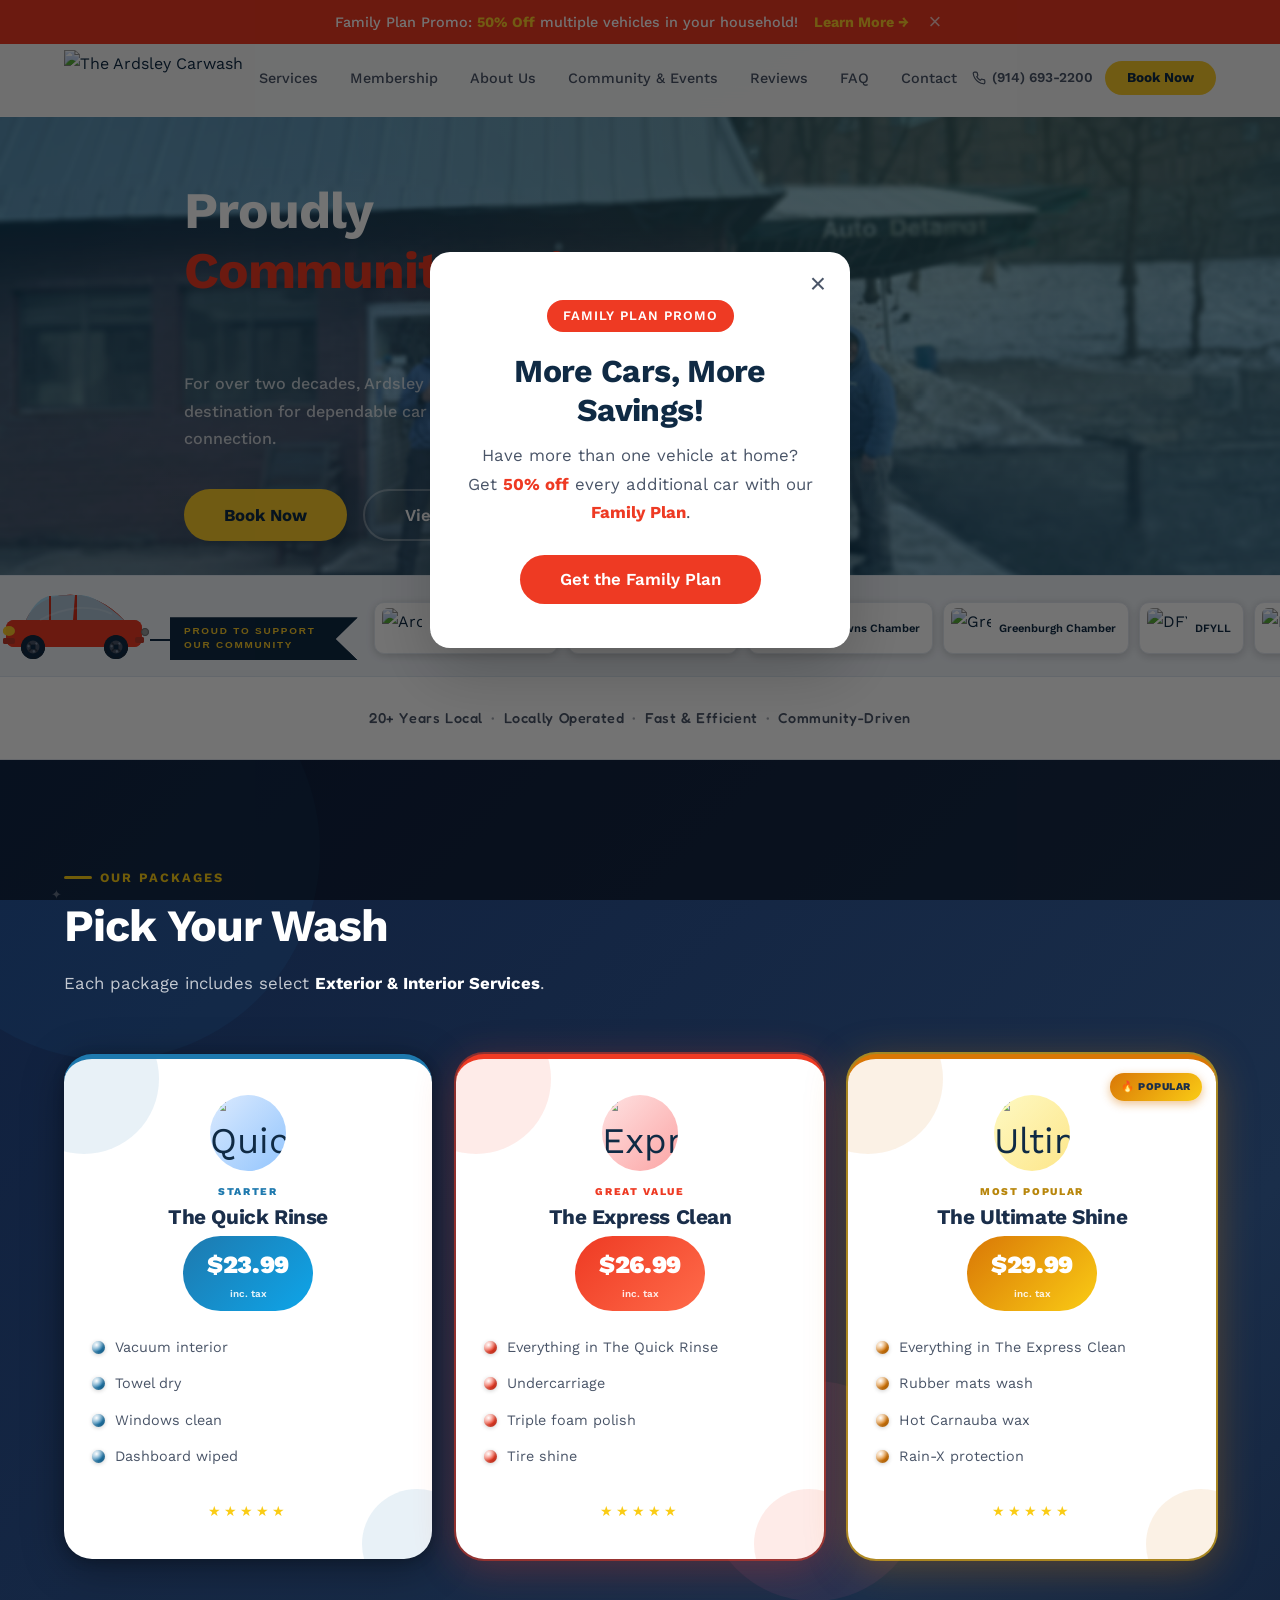
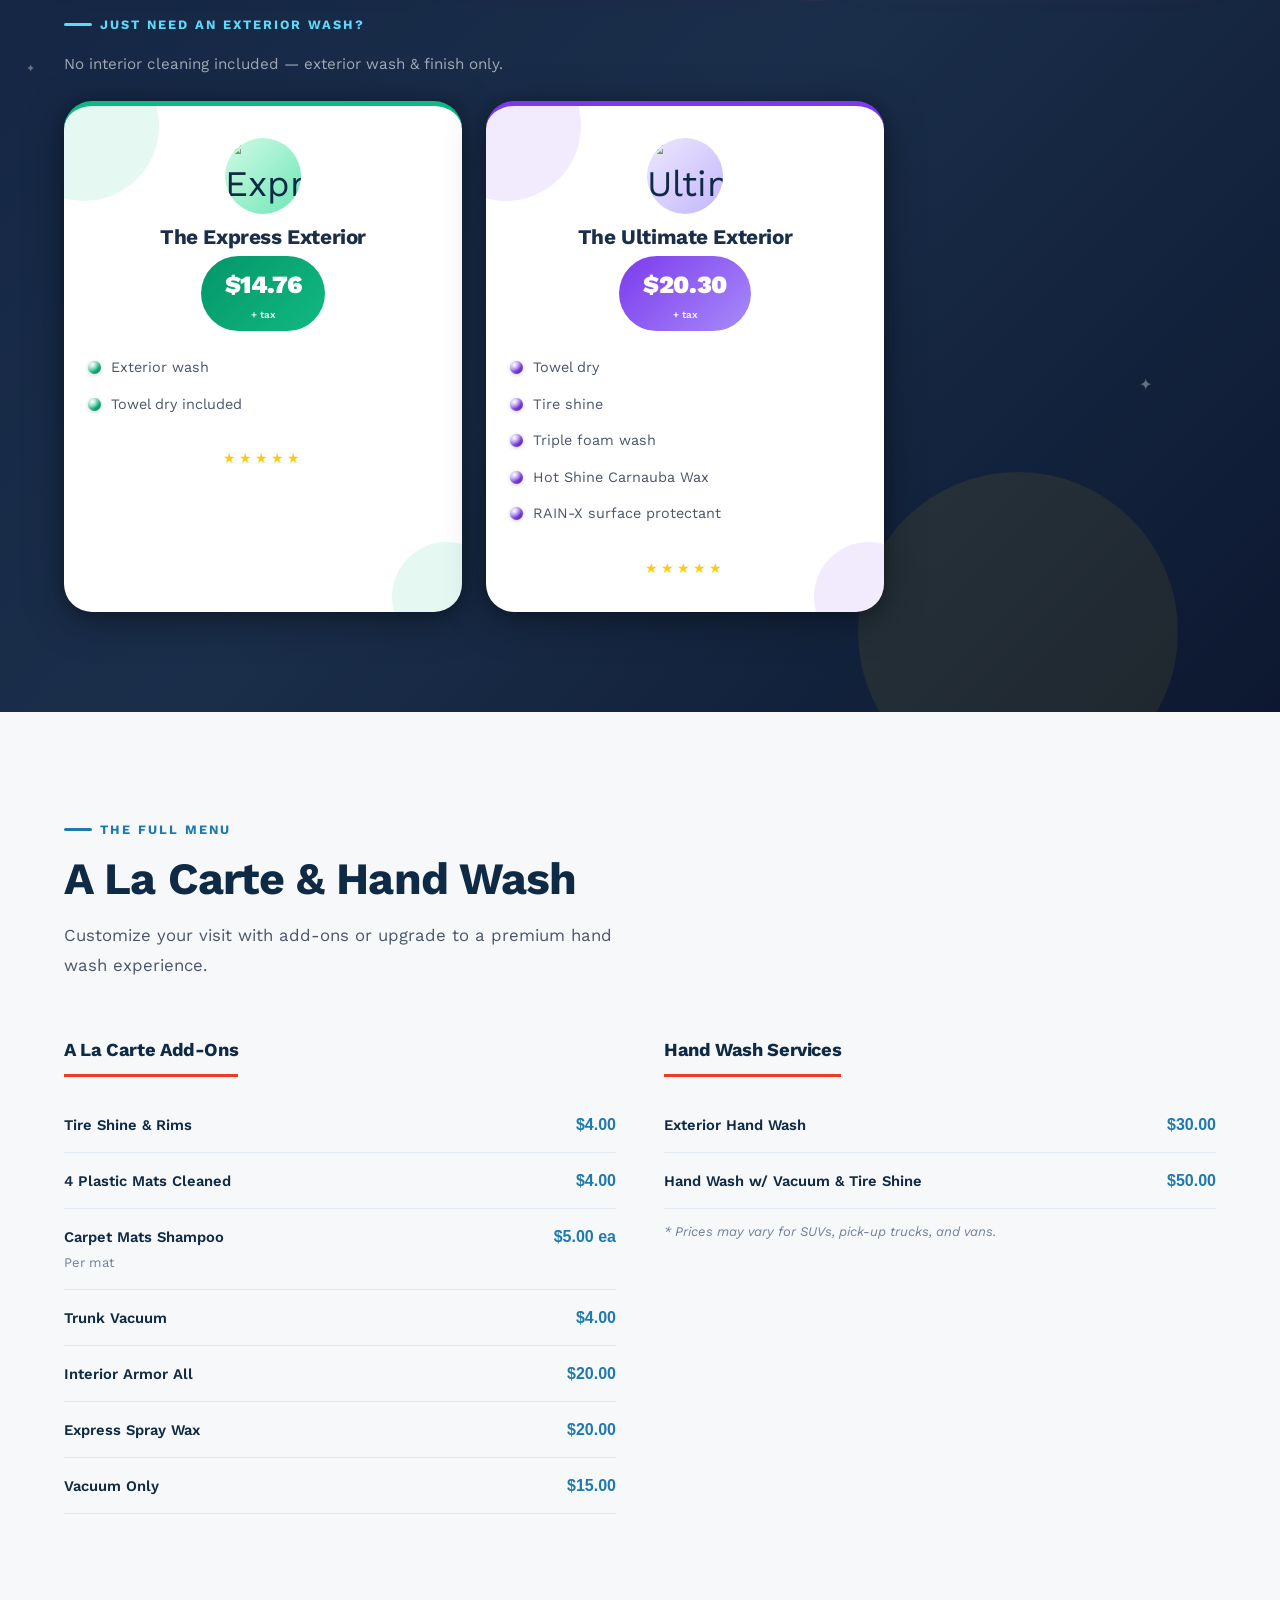
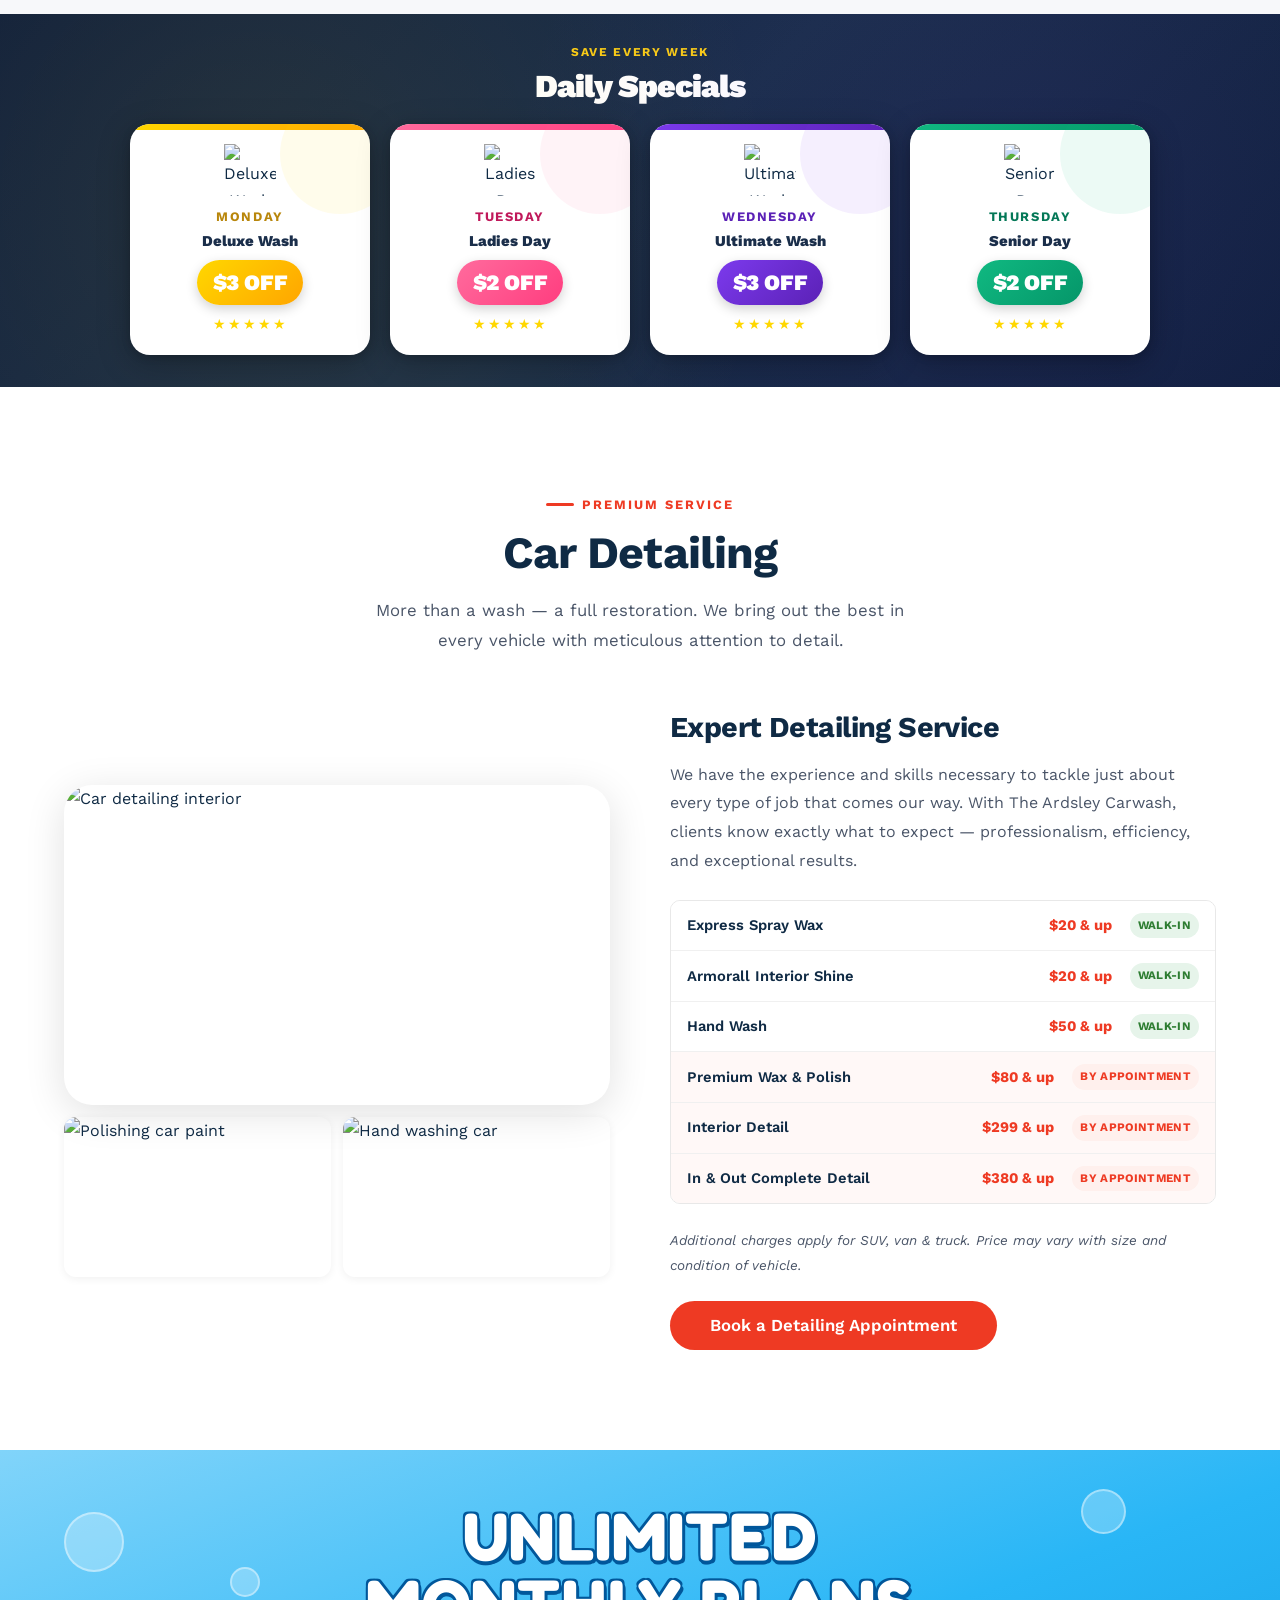
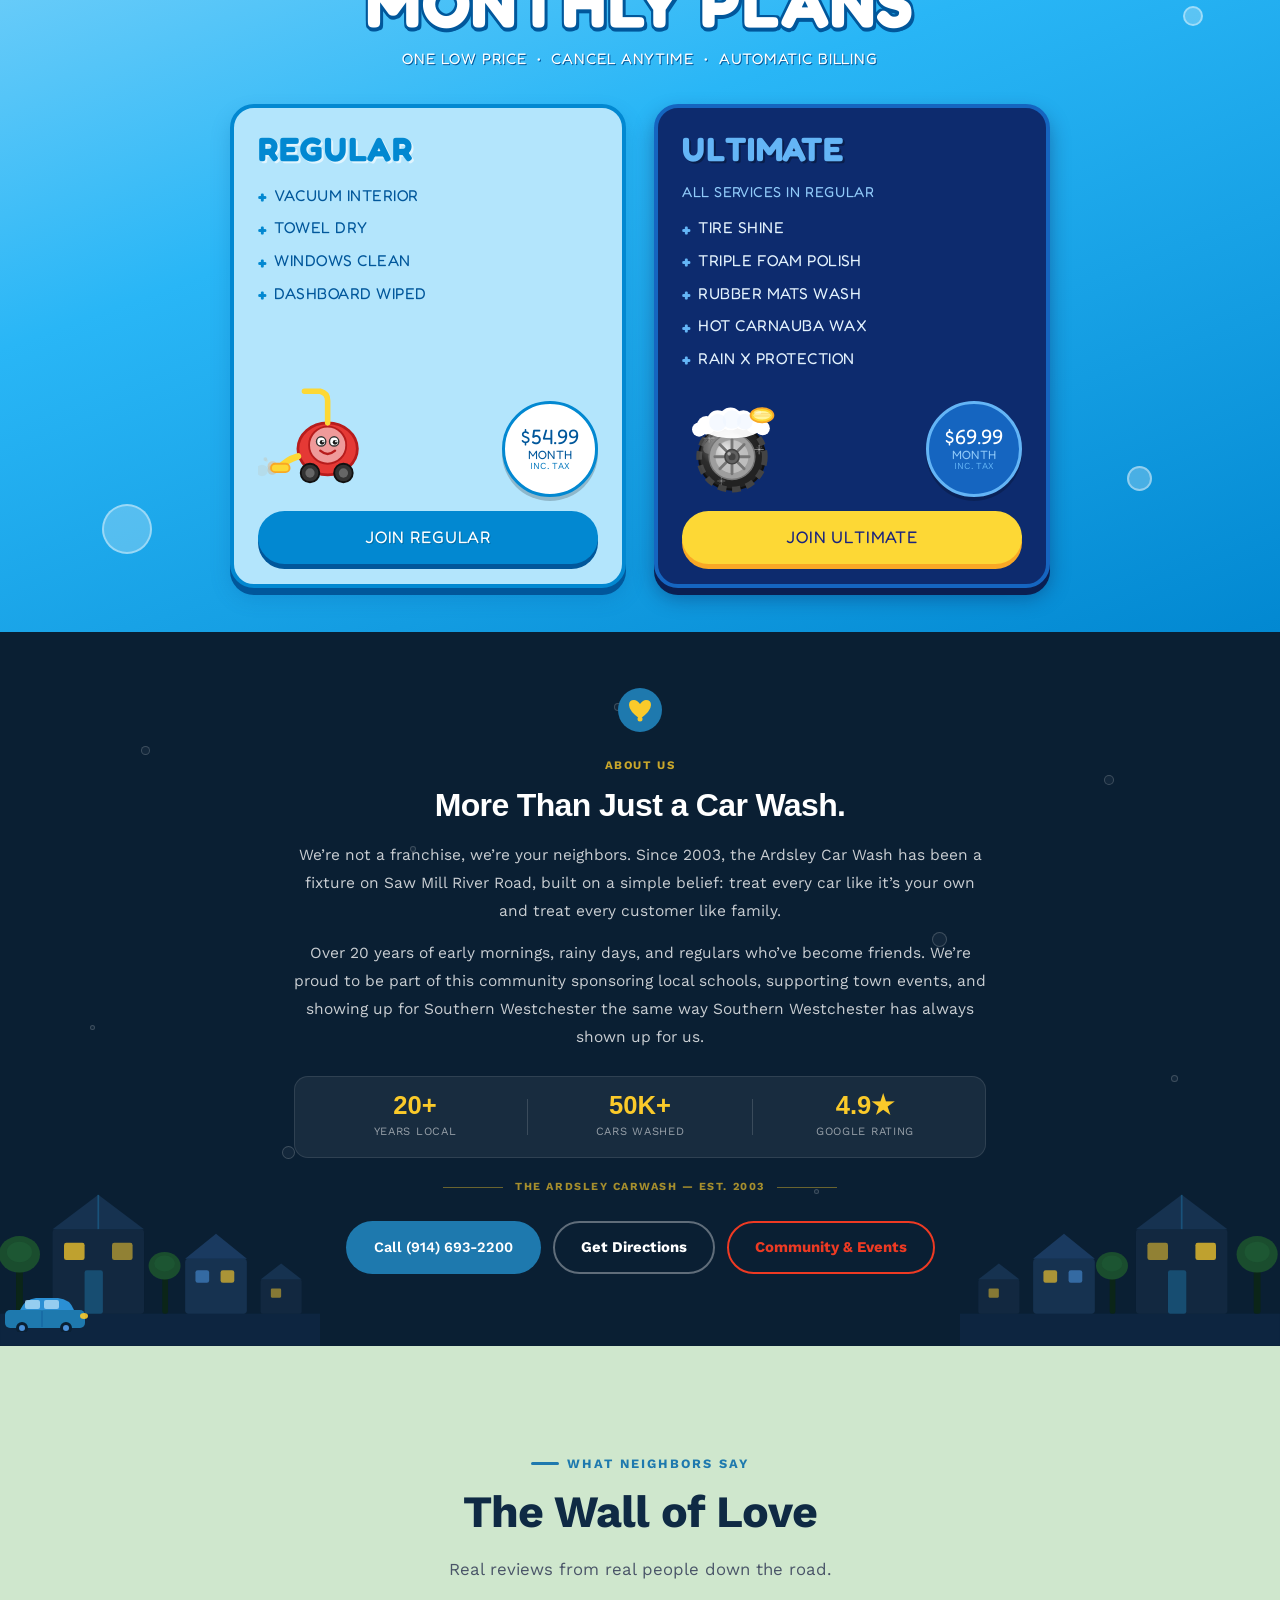
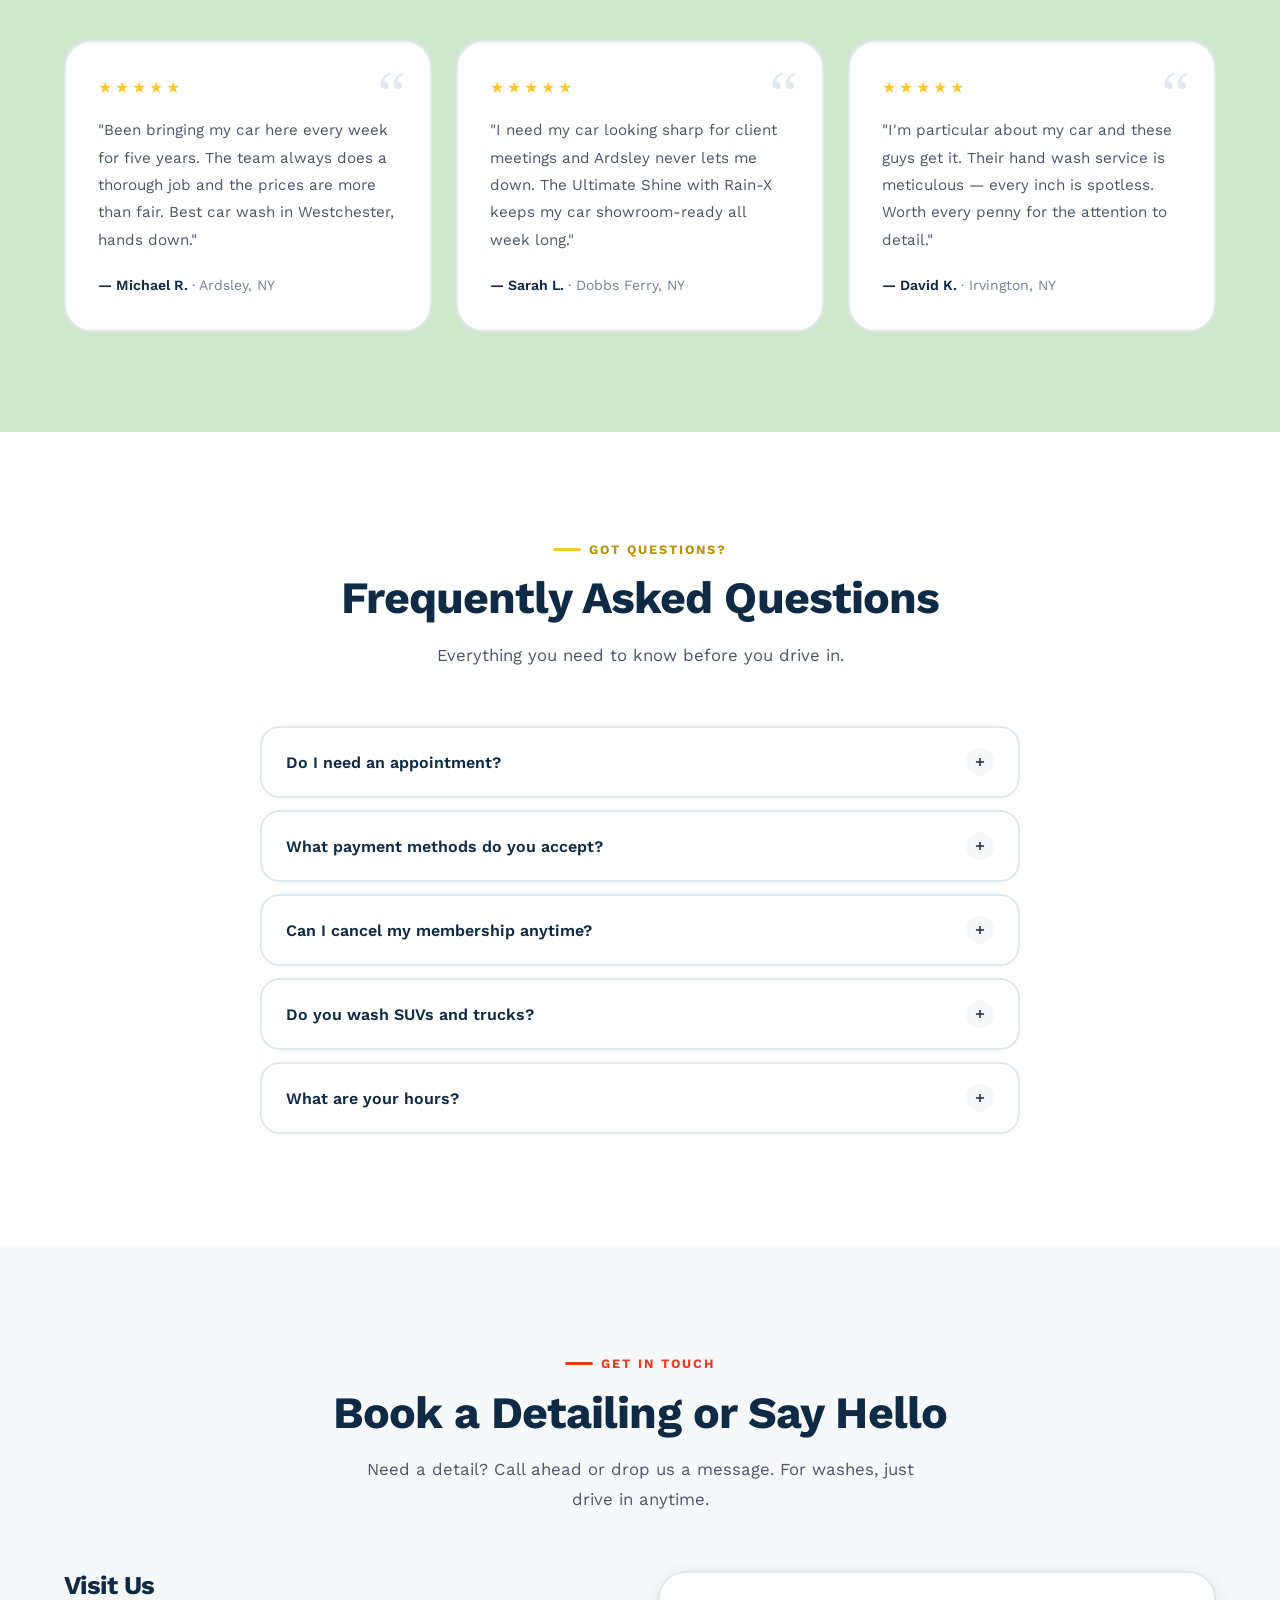
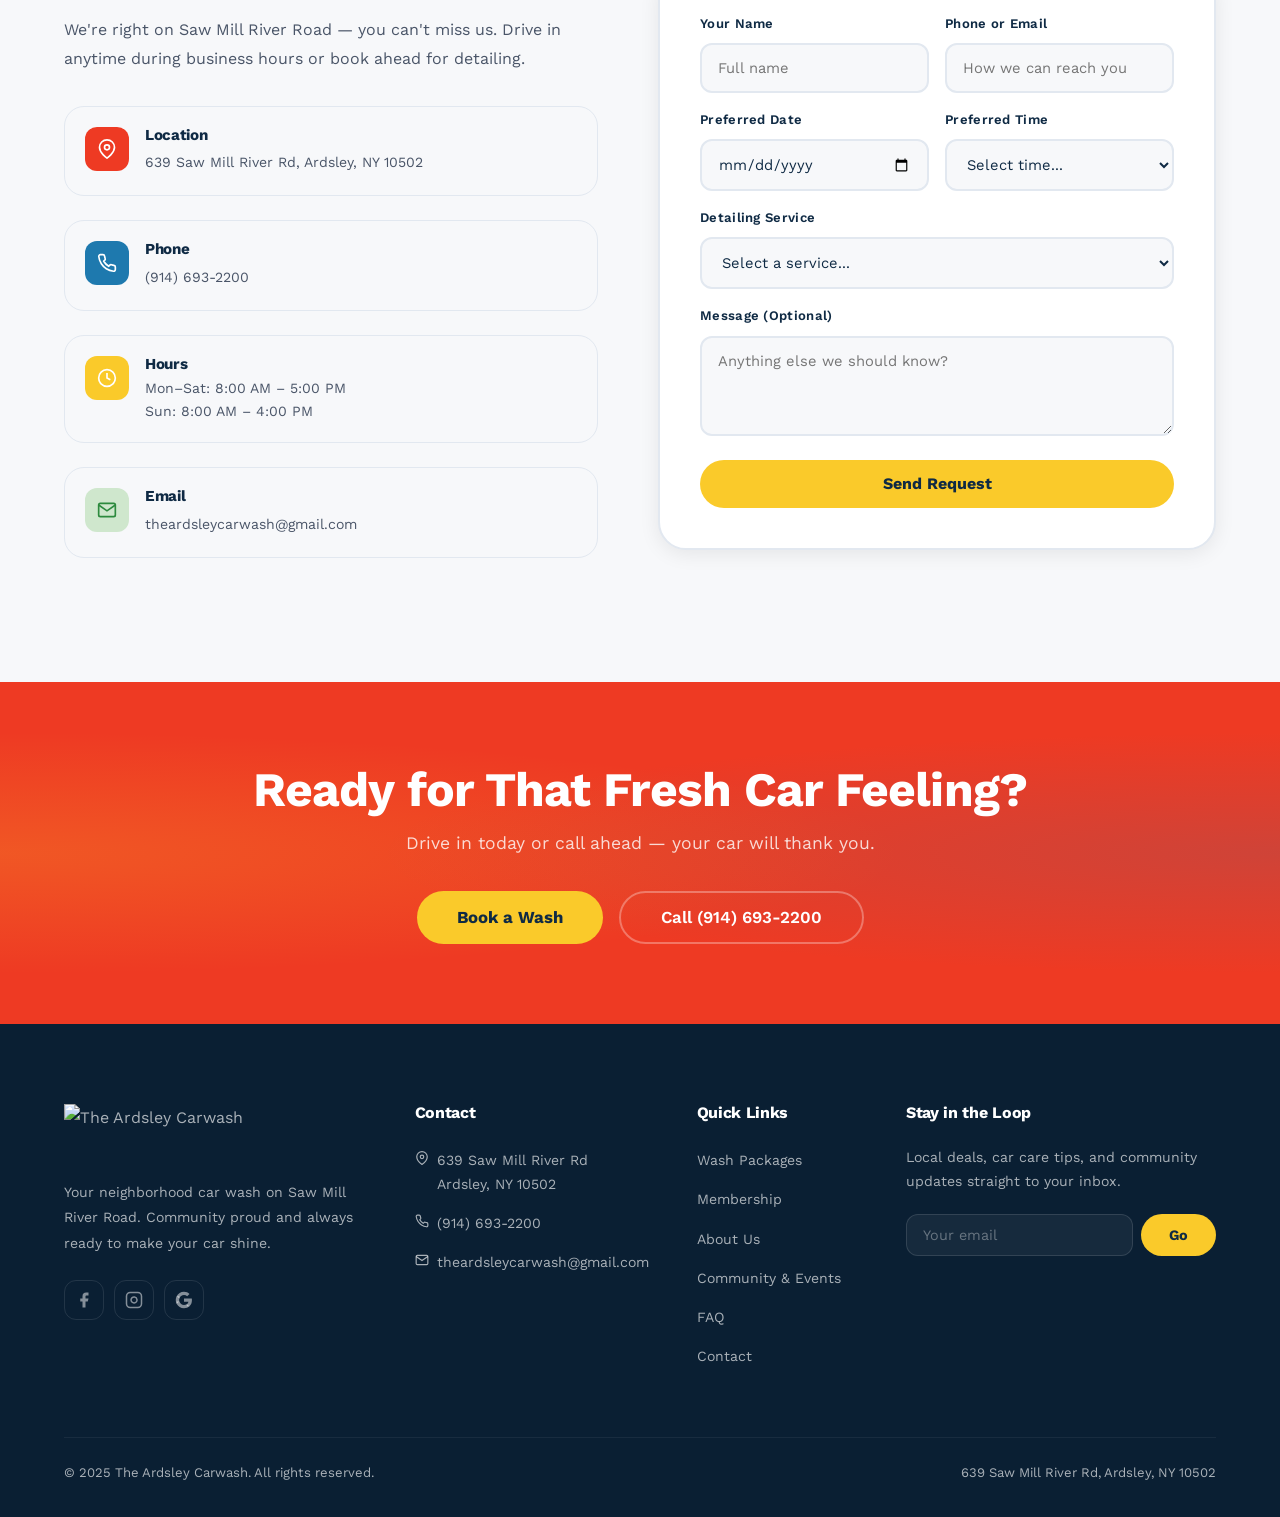
==== commit ed5c33ab: "Adjust mobile responsive ness" ====
--- a/index.html
+++ b/index.html
@@ -13,6 +13,7 @@
 <link href="https://api.fontshare.com/v2/css?f[]=excon@400,500,600,700,800,900&display=swap" rel="stylesheet"/>
 
 <link rel="stylesheet" href="css/style.css"/>
+<link rel="stylesheet" href="css/mobile.css"/>
 </head>
 <body>
 
@@ -224,7 +225,15 @@
 <!-- ========== TRUST BAR ========== -->
 <div class="trust-bar">
   <div class="container">
-    <p class="trust-bullets">20+ Years Local &nbsp;&nbsp;&bull;&nbsp;&nbsp; Locally Operated &nbsp;&nbsp;&bull;&nbsp;&nbsp; Fast &amp; Efficient &nbsp;&nbsp;&bull;&nbsp;&nbsp; Community-Driven</p>
+    <p class="trust-bullets">
+      <span class="trust-item">20+ Years Local</span>
+      <span class="trust-sep">&bull;</span>
+      <span class="trust-item">Locally Operated</span>
+      <span class="trust-sep">&bull;</span>
+      <span class="trust-item">Fast &amp; Efficient</span>
+      <span class="trust-sep">&bull;</span>
+      <span class="trust-item">Community-Driven</span>
+    </p>
   </div>
 </div>
 
@@ -256,7 +265,7 @@
         <div class="pkg-card-bubble pkg-bubble-tl"></div>
         <div class="pkg-card-bubble pkg-bubble-br"></div>
         <div class="pkg-emoji-wrap pkg-emoji-blue">
-          <span>💧</span>
+          <img src="assets/icons/1/Quick Rinse.png" alt="Quick Rinse icon">
         </div>
         <div class="pkg-tier-label pkg-tier-blue">Starter</div>
         <h3>The Quick Rinse</h3>
@@ -275,7 +284,7 @@
         <div class="pkg-card-bubble pkg-bubble-tl"></div>
         <div class="pkg-card-bubble pkg-bubble-br"></div>
         <div class="pkg-emoji-wrap pkg-emoji-red">
-          <span>🌟</span>
+          <img src="assets/icons/1/Express Clean.png" alt="Express Clean icon">
         </div>
         <div class="pkg-tier-label pkg-tier-red">Great Value</div>
         <h3>The Express Clean</h3>
@@ -295,7 +304,7 @@
         <div class="pkg-card-bubble pkg-bubble-br"></div>
         <div class="pkg-popular-badge pkg-popular-gold">🔥 Popular</div>
         <div class="pkg-emoji-wrap pkg-emoji-gold">
-          <span>👑</span>
+          <img src="assets/icons/1/Ultimate Shine.png" alt="Ultimate Shine icon">
         </div>
         <div class="pkg-tier-label pkg-tier-gold">Most Popular</div>
         <h3>The Ultimate Shine</h3>
@@ -321,7 +330,7 @@
           <div class="pkg-card-bubble pkg-bubble-tl"></div>
           <div class="pkg-card-bubble pkg-bubble-br"></div>
           <div class="pkg-emoji-wrap pkg-emoji-mint">
-            <span>🚗</span>
+            <img src="assets/icons/2/Express Exterior.png" alt="Express Exterior icon">
           </div>
           <h3>The Express Exterior</h3>
           <div class="pkg-price-badge pkg-price-mint">$14.76 <small>+ tax</small></div>
@@ -335,7 +344,7 @@
           <div class="pkg-card-bubble pkg-bubble-tl"></div>
           <div class="pkg-card-bubble pkg-bubble-br"></div>
           <div class="pkg-emoji-wrap pkg-emoji-purple">
-            <span>💎</span>
+            <img src="assets/icons/2/Ultimate Exterior.png" alt="Ultimate Exterior icon">
           </div>
           <h3>The Ultimate Exterior</h3>
           <div class="pkg-price-badge pkg-price-purple">$20.30 <small>+ tax</small></div>
@@ -429,10 +438,7 @@
     <div class="promo-card promo-card--monday">
       <div class="promo-card-bubble"></div>
       <div class="promo-card-icon">
-        <svg viewBox="0 0 64 64" fill="none" xmlns="http://www.w3.org/2000/svg">
-          <circle cx="32" cy="32" r="28" fill="#FFD700" stroke="#fff" stroke-width="3"/>
-          <text x="32" y="38" text-anchor="middle" font-size="26" font-family="Arial Black,sans-serif" fill="#1a2e4a">✨</text>
-        </svg>
+        <img src="assets/icons/3/Deluxe Wash.png" alt="Deluxe Wash icon">
       </div>
       <div class="promo-card-day">Monday</div>
       <div class="promo-card-wash">Deluxe Wash</div>
@@ -444,10 +450,7 @@
     <div class="promo-card promo-card--tuesday">
       <div class="promo-card-bubble"></div>
       <div class="promo-card-icon">
-        <svg viewBox="0 0 64 64" fill="none" xmlns="http://www.w3.org/2000/svg">
-          <circle cx="32" cy="32" r="28" fill="#FF6B9D" stroke="#fff" stroke-width="3"/>
-          <text x="32" y="38" text-anchor="middle" font-size="26" font-family="Arial Black,sans-serif" fill="#fff">💅</text>
-        </svg>
+        <img src="assets/icons/3/Ladies Day.png" alt="Ladies Day icon">
       </div>
       <div class="promo-card-day">Tuesday</div>
       <div class="promo-card-wash">Ladies Day</div>
@@ -459,10 +462,7 @@
     <div class="promo-card promo-card--wednesday">
       <div class="promo-card-bubble"></div>
       <div class="promo-card-icon">
-        <svg viewBox="0 0 64 64" fill="none" xmlns="http://www.w3.org/2000/svg">
-          <circle cx="32" cy="32" r="28" fill="#7C3AED" stroke="#fff" stroke-width="3"/>
-          <text x="32" y="38" text-anchor="middle" font-size="26" font-family="Arial Black,sans-serif" fill="#fff">👑</text>
-        </svg>
+        <img src="assets/icons/3/Ultimate Wash.png" alt="Ultimate Wash icon">
       </div>
       <div class="promo-card-day">Wednesday</div>
       <div class="promo-card-wash">Ultimate Wash</div>
@@ -474,10 +474,7 @@
     <div class="promo-card promo-card--thursday">
       <div class="promo-card-bubble"></div>
       <div class="promo-card-icon">
-        <svg viewBox="0 0 64 64" fill="none" xmlns="http://www.w3.org/2000/svg">
-          <circle cx="32" cy="32" r="28" fill="#10B981" stroke="#fff" stroke-width="3"/>
-          <text x="32" y="38" text-anchor="middle" font-size="26" font-family="Arial Black,sans-serif" fill="#fff">🎖️</text>
-        </svg>
+        <img src="assets/icons/3/Senior Day.png" alt="Senior Day icon">
       </div>
       <div class="promo-card-day">Thursday</div>
       <div class="promo-card-wash">Senior Day</div>
--- a/css/style.css
+++ b/css/style.css
@@ -412,9 +412,9 @@
   --hero-overlay-opacity: how strong the color overlay is
 */
 :root {
-  --hero-img-opacity: 0.72;
+  --hero-img-opacity: 1;
   --hero-overlay-color: 30, 121, 174;   /* = var(--blue) in RGB */
-  --hero-overlay-opacity: 0.62;
+  --hero-overlay-opacity: 0;
 }
 
 .hero {
@@ -443,12 +443,7 @@
 .hero-bg-overlay {
   position: absolute;
   inset: 0;
-  background: linear-gradient(
-    135deg,
-    rgba(var(--hero-overlay-color), var(--hero-overlay-opacity)) 0%,
-    rgba(15, 42, 68, 0.58) 50%,
-    rgba(10, 31, 51, 0.78) 100%
-  );
+  background: none;
   z-index: 1;
 }
 
@@ -839,8 +834,17 @@
   text-align: center;
   margin: 0;
   letter-spacing: 0.04em;
-  word-spacing: 0.1em;
-}
+  display: flex;
+  flex-wrap: wrap;
+  align-items: center;
+  justify-content: center;
+  gap: 6px 8px;
+}
+.trust-sep {
+  color: var(--slate);
+  opacity: 0.5;
+}
+
 
 .trust-item {
   display: flex;
@@ -1229,6 +1233,7 @@
   font-size: 36px;
   animation: pkgEmojiWiggle 2.5s ease-in-out infinite;
 }
+.pkg-emoji-wrap img { width: 100%; height: 100%; object-fit: contain; border-radius: 50%; }
 .pkg-card:nth-child(1) .pkg-emoji-wrap { animation-delay: 0s; }
 .pkg-card:nth-child(2) .pkg-emoji-wrap { animation-delay: 0.4s; }
 .pkg-card:nth-child(3) .pkg-emoji-wrap { animation-delay: 0.8s; }
@@ -1470,7 +1475,8 @@
   50%       { transform: scale(1.12) rotate(2deg); }
 }
 
-.promo-card-icon svg { width: 100%; height: 100%; display: block; }
+.promo-card-icon svg,
+.promo-card-icon img { width: 100%; height: 100%; display: block; object-fit: contain; }
 
 .promo-card-day {
   font-family: 'Excon', 'Work Sans', sans-serif;
--- a/css/mobile.css
+++ b/css/mobile.css
@@ -0,0 +1,34 @@
+/* ===== MOBILE STYLES ===== */
+
+@media (max-width: 640px) {
+
+  /* ── Trust Bar ── */
+  .trust-bullets {
+    display: grid;
+    grid-template-columns: 1fr 1fr;
+    gap: 6px 0;
+    font-size: 0.72rem;
+  }
+  .trust-bullets .trust-item {
+    white-space: nowrap;
+  }
+  .trust-bullets .trust-item:nth-child(1),
+  .trust-bullets .trust-item:nth-child(5) {
+    text-align: right;
+    padding-right: 6px;
+  }
+  .trust-bullets .trust-item:nth-child(1)::after,
+  .trust-bullets .trust-item:nth-child(5)::after {
+    content: " •";
+    opacity: 0.5;
+  }
+  .trust-bullets .trust-item:nth-child(3),
+  .trust-bullets .trust-item:nth-child(7) {
+    text-align: left;
+    padding-left: 6px;
+  }
+  .trust-sep {
+    display: none;
+  }
+
+}
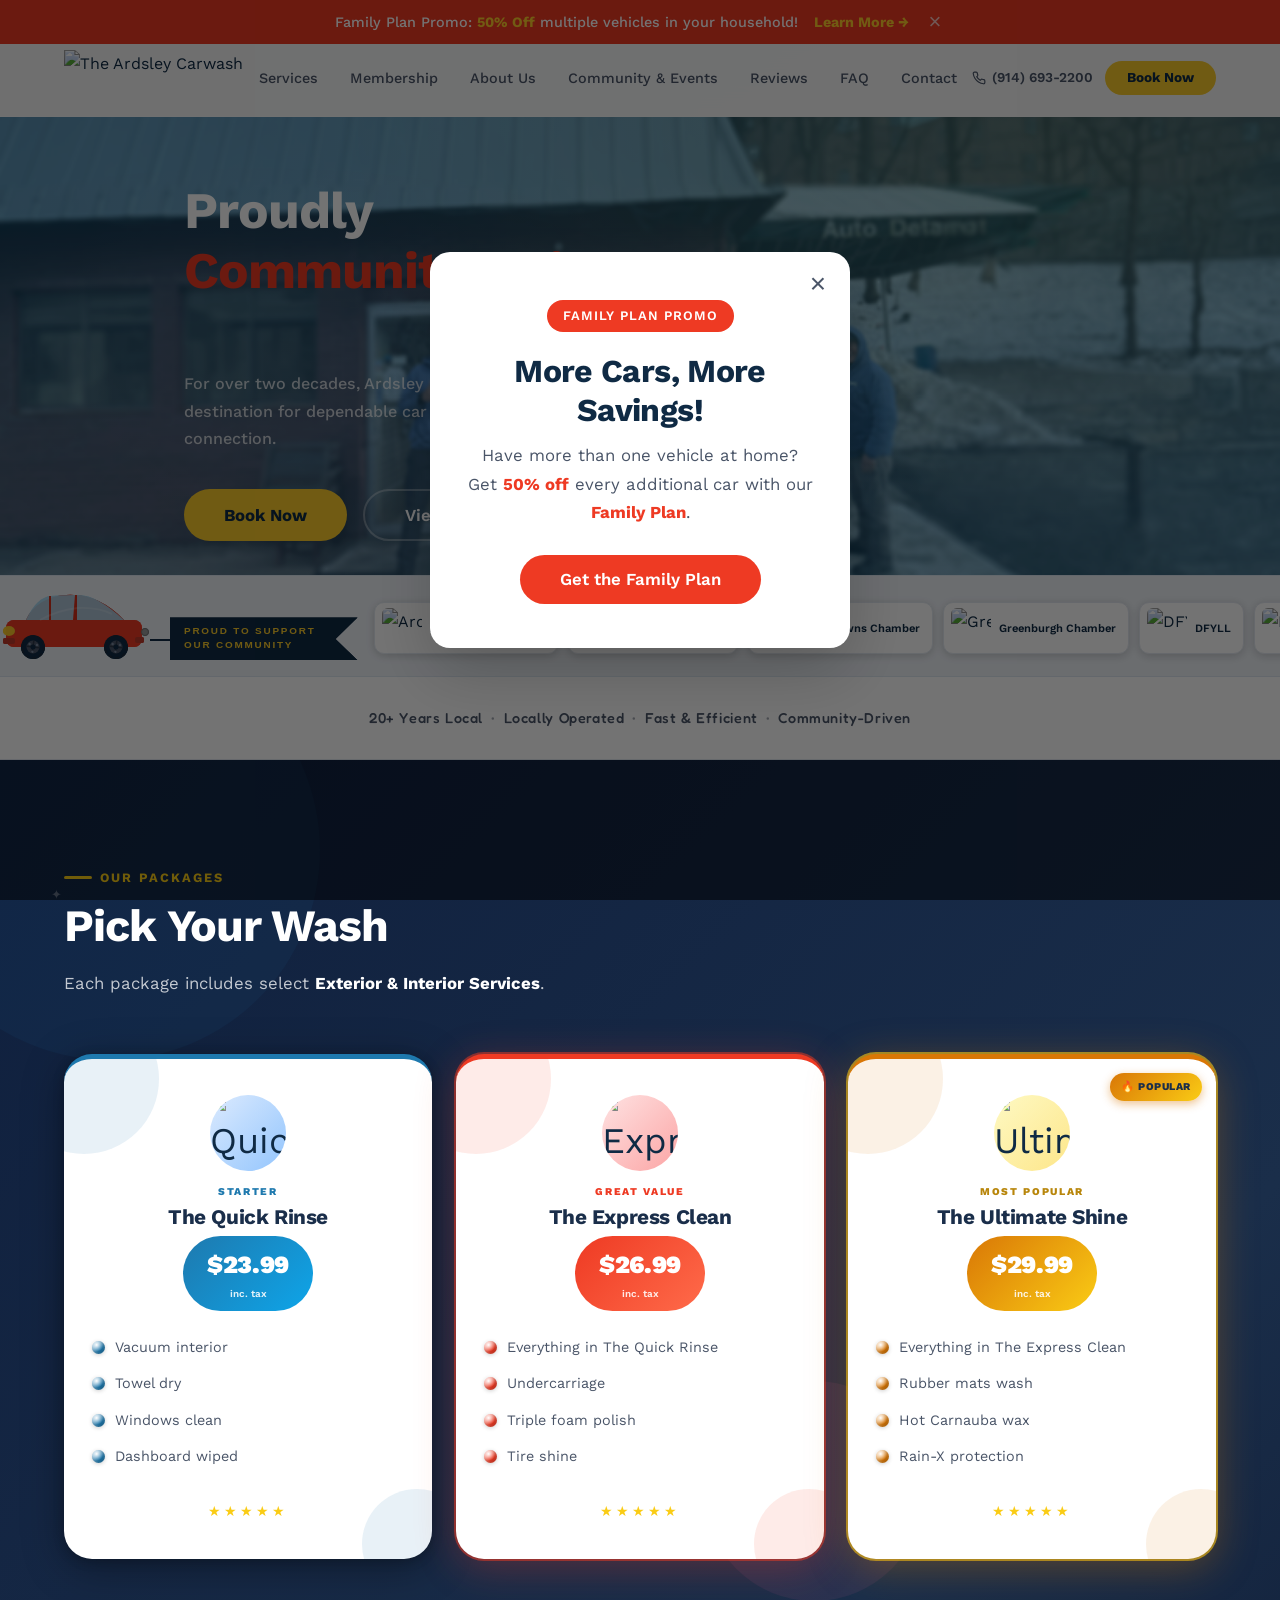
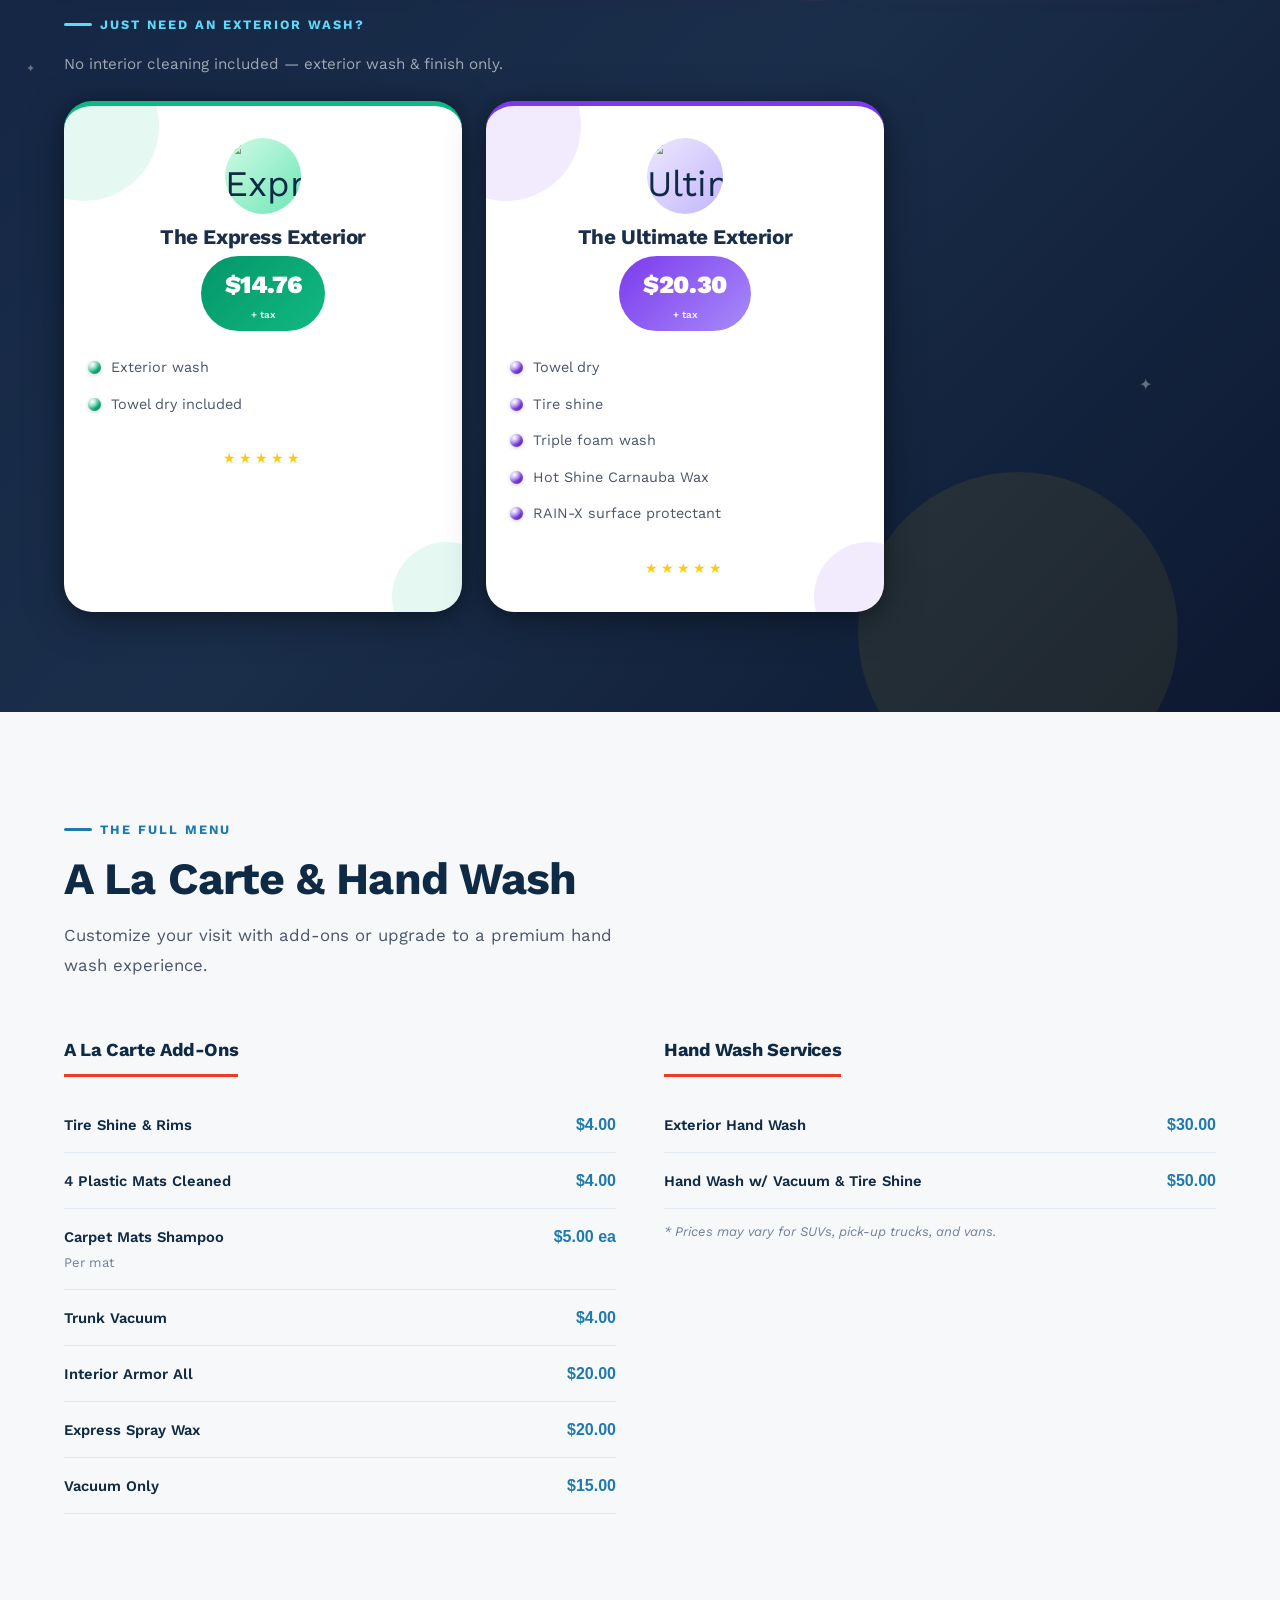
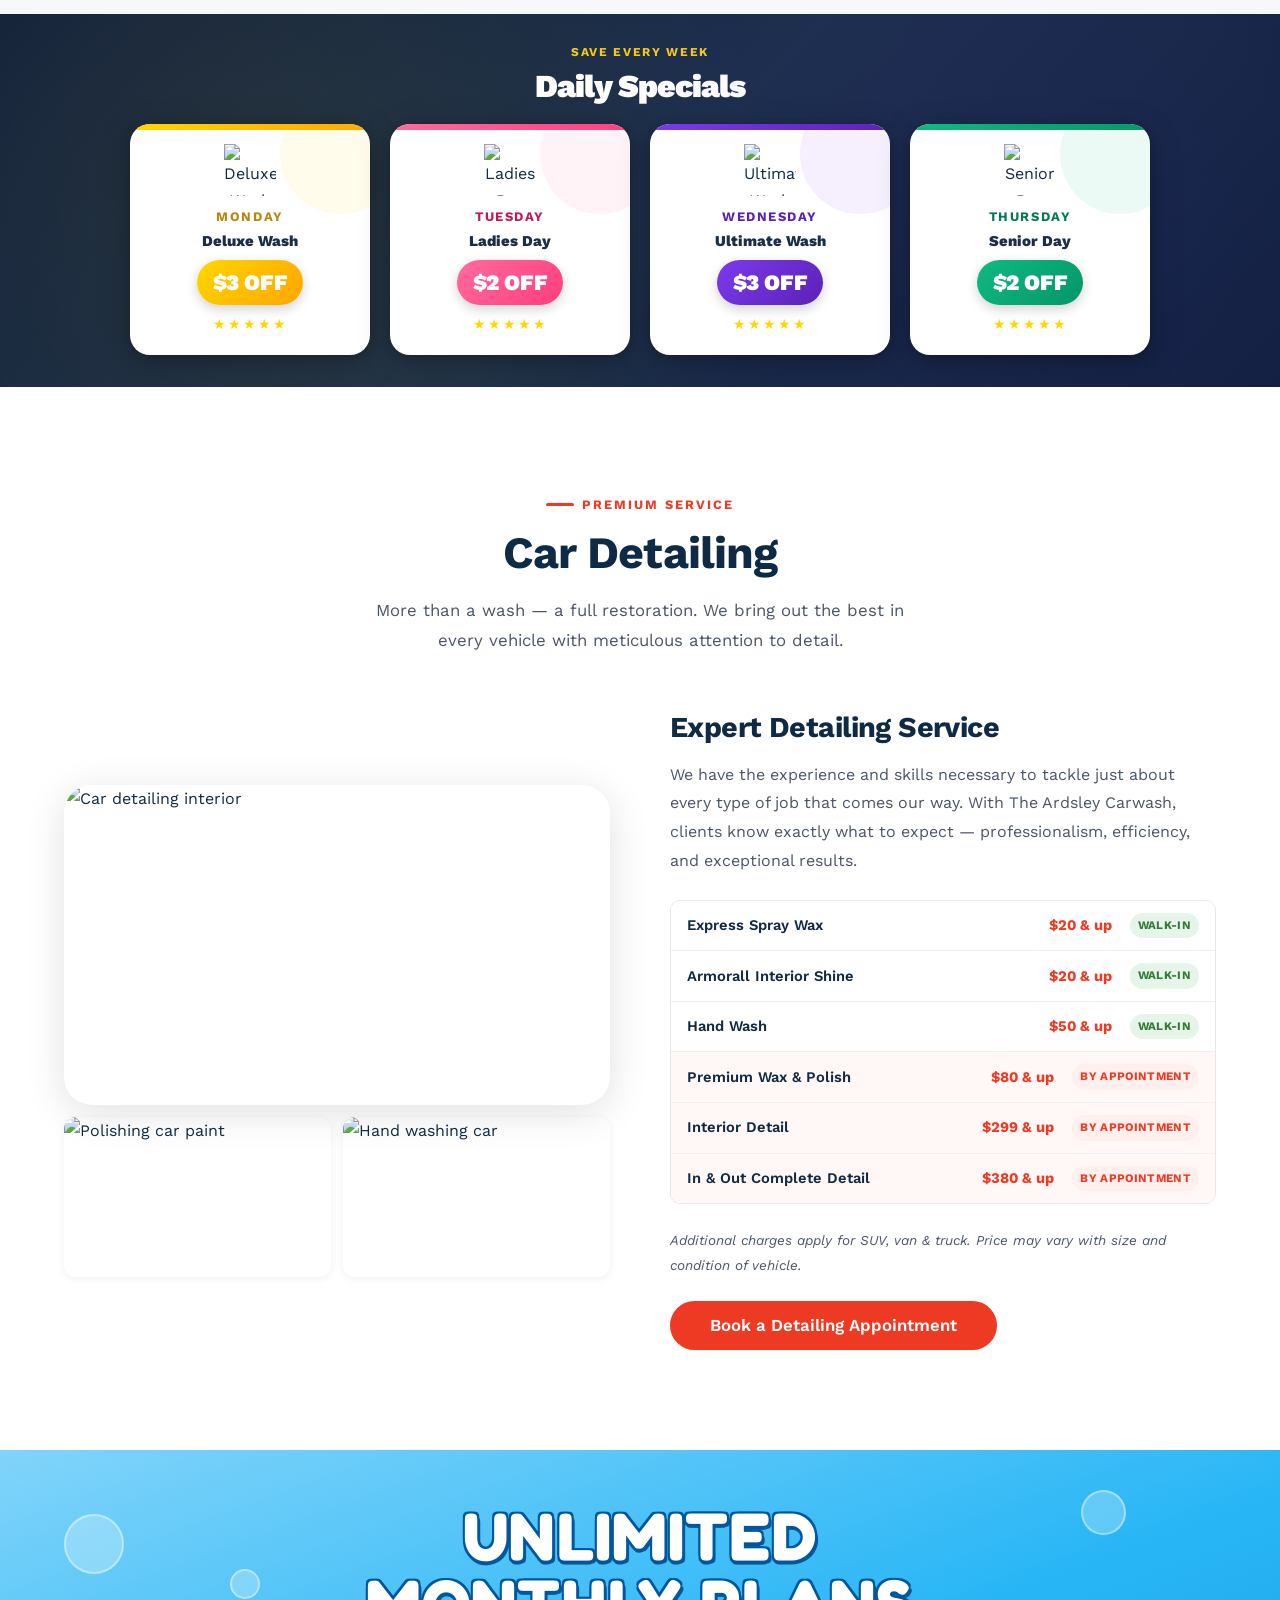
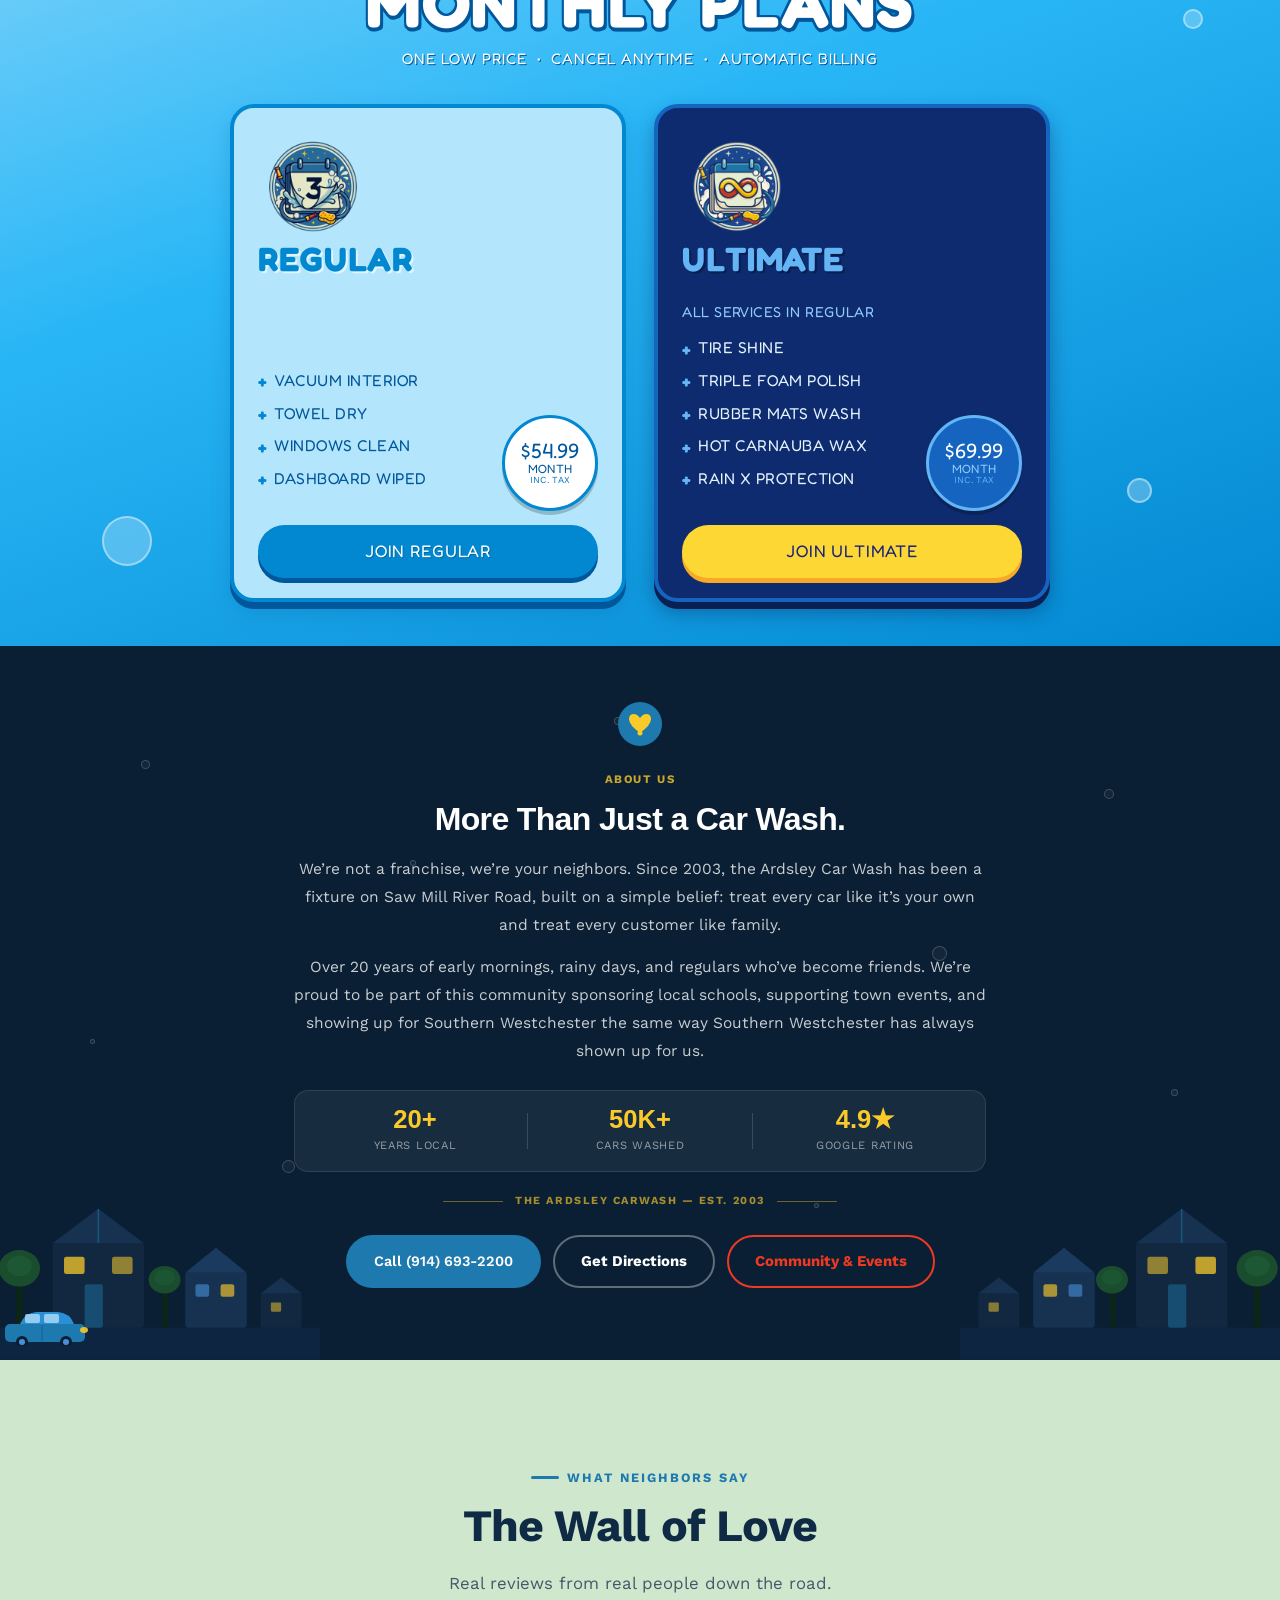
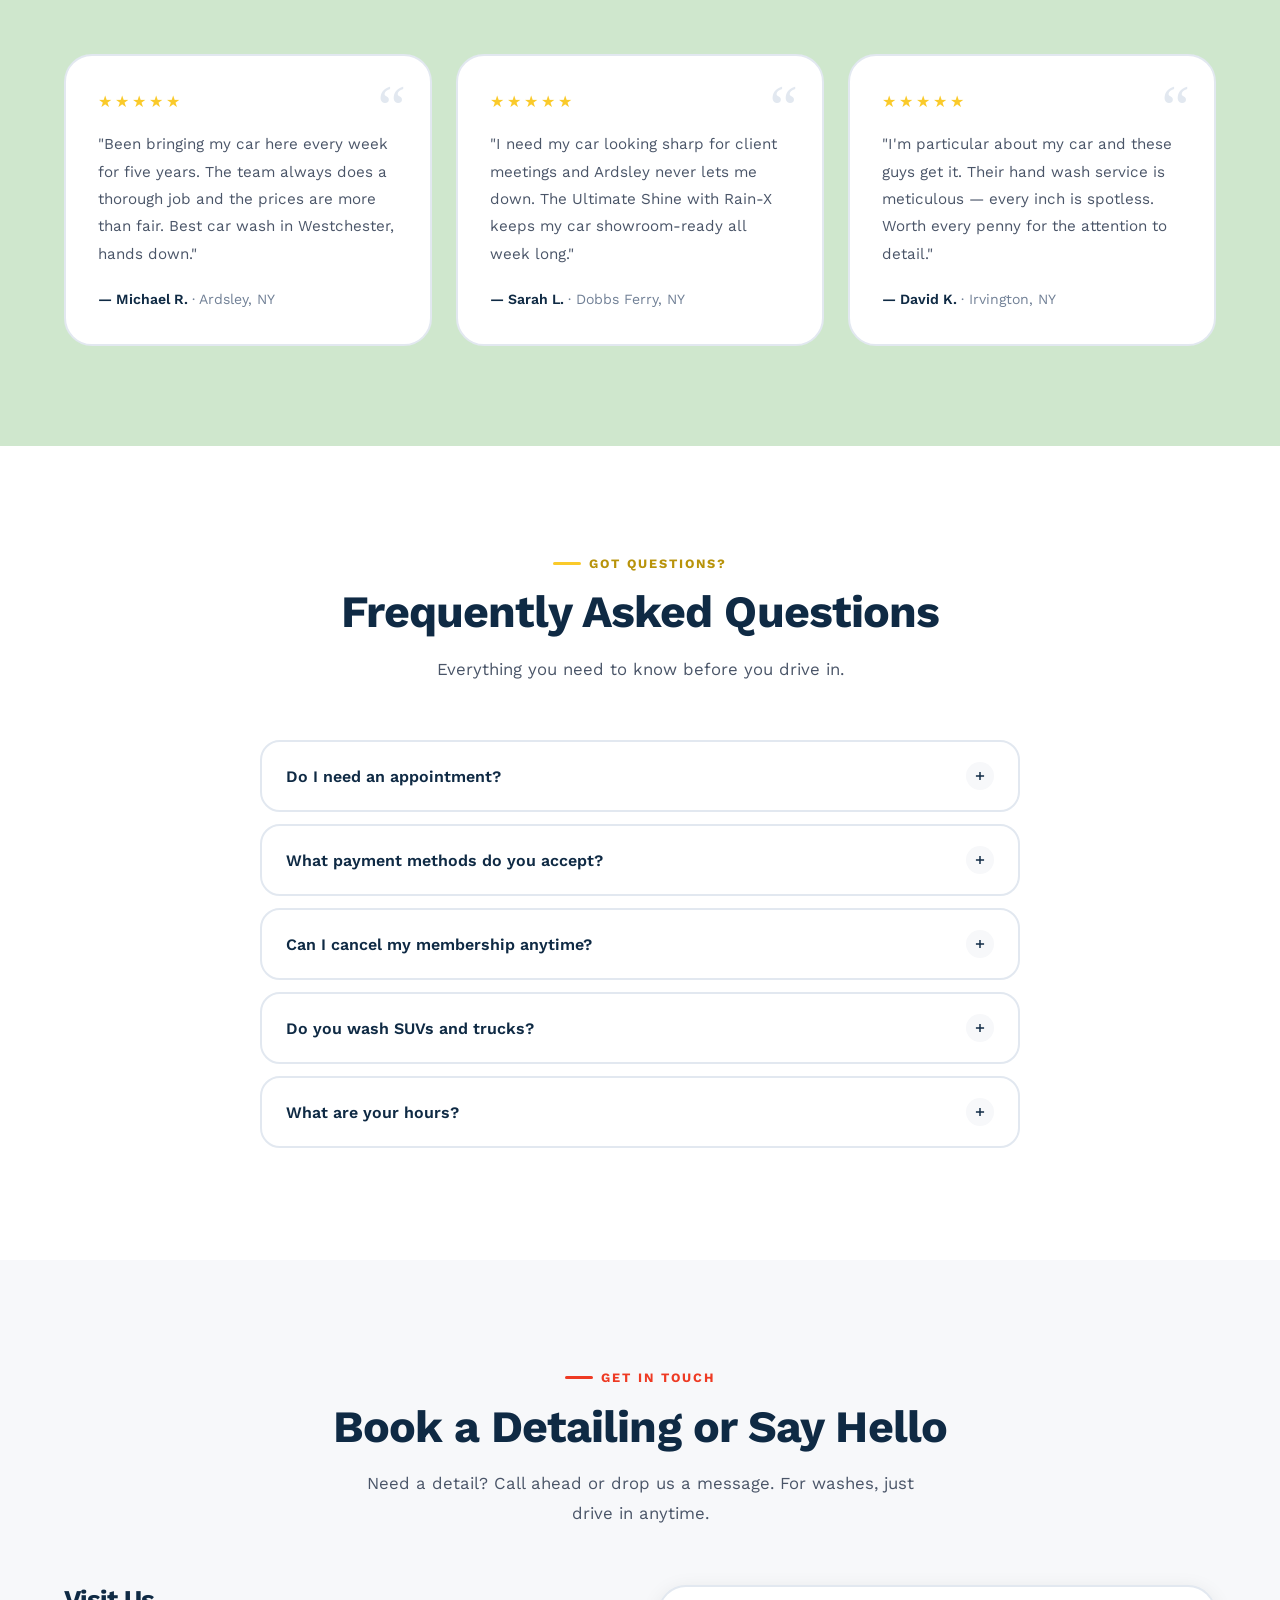
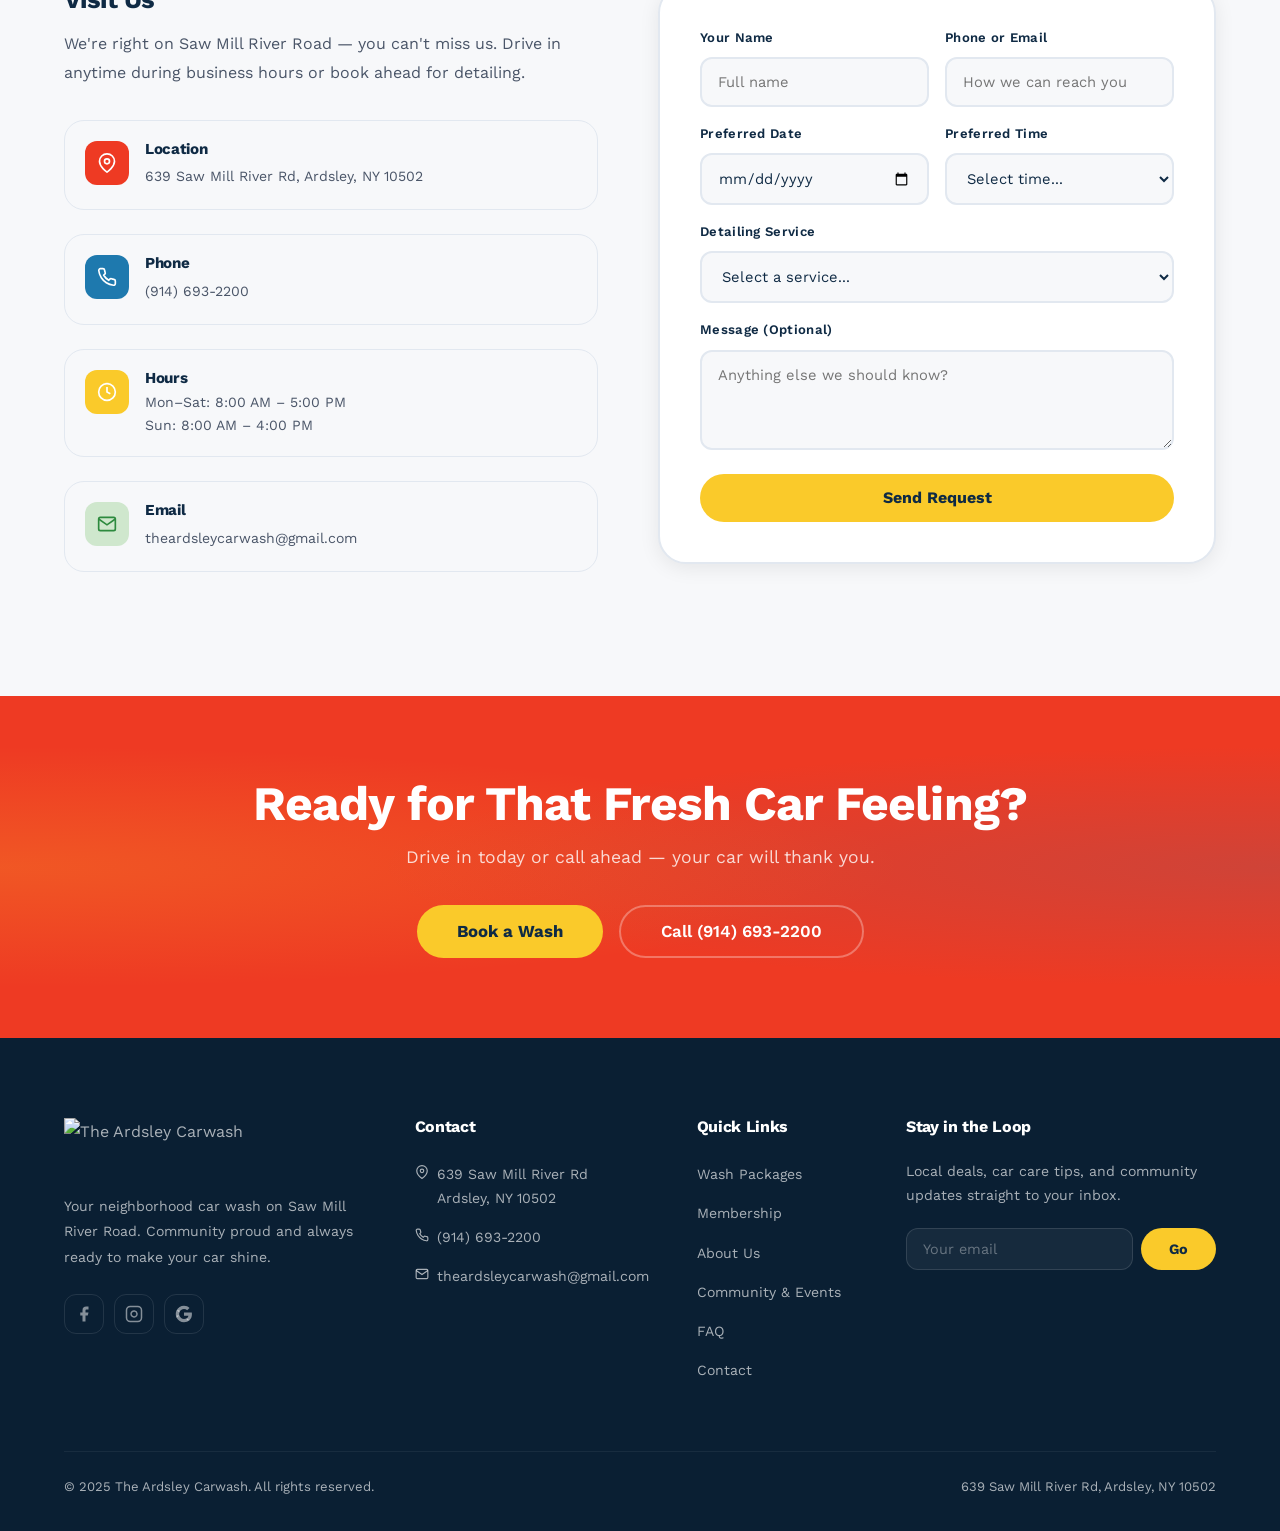
==== commit 646dabb0: "Chnage icons in memberships" ====
--- a/index.html
+++ b/index.html
@@ -570,74 +570,17 @@
 
       <!-- REGULAR -->
       <div class="mc-card mc-card--regular" data-animate data-delay="0">
+        <div class="mc-mascot" aria-hidden="true">
+          <img src="assets/icons/4/Regular Monthly Plan.png" alt="Regular Monthly Plan icon">
+        </div>
         <h3 class="mc-card-title mc-card-title--regular">Regular</h3>
-        <ul class="mc-features">
-          <li>Vacuum Interior</li>
-          <li>Towel Dry</li>
-          <li>Windows Clean</li>
-          <li>Dashboard Wiped</li>
-        </ul>
         <div class="mc-card-footer">
-          <div class="mc-mascot mc-mascot--vacuum" aria-hidden="true">
-            <svg viewBox="0 0 140 120" xmlns="http://www.w3.org/2000/svg">
-              <!-- animated dust particles puffing out from nozzle -->
-              <g class="dust-puff">
-                <circle cx="18" cy="92" r="5" fill="#D4C5A9" opacity="0.85">
-                  <animate attributeName="cx" values="18;6;0" dur="1.2s" repeatCount="indefinite"/>
-                  <animate attributeName="cy" values="92;86;78" dur="1.2s" repeatCount="indefinite"/>
-                  <animate attributeName="opacity" values="0.85;0.4;0" dur="1.2s" repeatCount="indefinite"/>
-                  <animate attributeName="r" values="5;7;9" dur="1.2s" repeatCount="indefinite"/>
-                </circle>
-                <circle cx="22" cy="96" r="4" fill="#C8B89A" opacity="0.7">
-                  <animate attributeName="cx" values="22;10;2" dur="1.5s" repeatCount="indefinite" begin="0.3s"/>
-                  <animate attributeName="cy" values="96;94;88" dur="1.5s" repeatCount="indefinite" begin="0.3s"/>
-                  <animate attributeName="opacity" values="0.7;0.35;0" dur="1.5s" repeatCount="indefinite" begin="0.3s"/>
-                  <animate attributeName="r" values="4;6;8" dur="1.5s" repeatCount="indefinite" begin="0.3s"/>
-                </circle>
-                <circle cx="20" cy="100" r="3.5" fill="#BCA882" opacity="0.6">
-                  <animate attributeName="cx" values="20;8;0" dur="1.8s" repeatCount="indefinite" begin="0.6s"/>
-                  <animate attributeName="cy" values="100;98;92" dur="1.8s" repeatCount="indefinite" begin="0.6s"/>
-                  <animate attributeName="opacity" values="0.6;0.25;0" dur="1.8s" repeatCount="indefinite" begin="0.6s"/>
-                  <animate attributeName="r" values="3.5;5.5;7" dur="1.8s" repeatCount="indefinite" begin="0.6s"/>
-                </circle>
-                <!-- small floating dust specks -->
-                <circle cx="12" cy="88" r="2" fill="#C8B89A" opacity="0">
-                  <animate attributeName="cx" values="22;4" dur="1.3s" repeatCount="indefinite" begin="0.1s"/>
-                  <animate attributeName="cy" values="94;80" dur="1.3s" repeatCount="indefinite" begin="0.1s"/>
-                  <animate attributeName="opacity" values="0;0.7;0" dur="1.3s" repeatCount="indefinite" begin="0.1s"/>
-                </circle>
-                <circle cx="8" cy="84" r="1.5" fill="#D4C5A9" opacity="0">
-                  <animate attributeName="cx" values="24;6" dur="1.6s" repeatCount="indefinite" begin="0.8s"/>
-                  <animate attributeName="cy" values="97;82" dur="1.6s" repeatCount="indefinite" begin="0.8s"/>
-                  <animate attributeName="opacity" values="0;0.6;0" dur="1.6s" repeatCount="indefinite" begin="0.8s"/>
-                </circle>
-              </g>
-              <!-- body -->
-              <ellipse cx="75" cy="72" rx="32" ry="28" fill="#E53935" stroke="#B71C1C" stroke-width="3"/>
-              <!-- face -->
-              <circle cx="75" cy="68" r="20" fill="#EF9A9A" stroke="#B71C1C" stroke-width="2"/>
-              <!-- eyes -->
-              <circle cx="68" cy="64" r="5" fill="white" stroke="#333" stroke-width="1.5"/>
-              <circle cx="82" cy="64" r="5" fill="white" stroke="#333" stroke-width="1.5"/>
-              <circle cx="69" cy="65" r="2.5" fill="#1a1a1a"/>
-              <circle cx="83" cy="65" r="2.5" fill="#1a1a1a"/>
-              <circle cx="70" cy="64" r="1" fill="white"/>
-              <circle cx="84" cy="64" r="1" fill="white"/>
-              <!-- smile -->
-              <path d="M67 74 Q75 81 83 74" stroke="#B71C1C" stroke-width="2.5" fill="none" stroke-linecap="round"/>
-              <!-- hose going left toward nozzle/dust -->
-              <path d="M43 80 Q30 84 24 92" stroke="#FDD835" stroke-width="7" fill="none" stroke-linecap="round"/>
-              <!-- nozzle -->
-              <rect x="14" y="88" width="20" height="9" rx="4.5" fill="#FDD835" stroke="#F9A825" stroke-width="2"/>
-              <!-- wheels -->
-              <circle cx="56" cy="98" r="10" fill="#333" stroke="#111" stroke-width="2"/>
-              <circle cx="56" cy="98" r="5" fill="#666"/>
-              <circle cx="92" cy="98" r="10" fill="#333" stroke="#111" stroke-width="2"/>
-              <circle cx="92" cy="98" r="5" fill="#666"/>
-              <!-- handle -->
-              <path d="M75 44 L75 20 Q75 12 67 10 L50 10" stroke="#FDD835" stroke-width="6" fill="none" stroke-linecap="round"/>
-            </svg>
-          </div>
+          <ul class="mc-features">
+            <li>Vacuum Interior</li>
+            <li>Towel Dry</li>
+            <li>Windows Clean</li>
+            <li>Dashboard Wiped</li>
+          </ul>
           <div class="mc-price-bubble mc-price-bubble--light">
             <span class="mc-price">$54.99</span>
             <span class="mc-price-label">Month</span>
@@ -649,143 +592,20 @@
 
       <!-- ULTIMATE -->
       <div class="mc-card mc-card--ultimate" data-animate data-delay="100">
+        <div class="mc-mascot" aria-hidden="true">
+          <img src="assets/icons/4/Ultimate Monthly Plan.png" alt="Ultimate Monthly Plan icon">
+        </div>
         <h3 class="mc-card-title mc-card-title--ultimate">Ultimate</h3>
-        <p class="mc-includes">All Services in Regular</p>
-        <ul class="mc-features mc-features--ultimate">
-          <li>Tire Shine</li>
-          <li>Triple Foam Polish</li>
-          <li>Rubber Mats Wash</li>
-          <li>Hot Carnauba Wax</li>
-          <li>Rain X Protection</li>
-        </ul>
         <div class="mc-card-footer">
-          <div class="mc-mascot mc-mascot--tire" aria-hidden="true">
-            <svg viewBox="0 0 140 130" xmlns="http://www.w3.org/2000/svg">
-              <defs>
-                <!-- animated sweep shine gradient -->
-                <radialGradient id="tireShine" cx="35%" cy="35%" r="55%">
-                  <stop offset="0%"   stop-color="white" stop-opacity="0.55"/>
-                  <stop offset="60%"  stop-color="white" stop-opacity="0.05"/>
-                  <stop offset="100%" stop-color="white" stop-opacity="0"/>
-                </radialGradient>
-                <radialGradient id="rimShine" cx="30%" cy="30%" r="60%">
-                  <stop offset="0%"   stop-color="white" stop-opacity="0.7"/>
-                  <stop offset="50%"  stop-color="white" stop-opacity="0.1"/>
-                  <stop offset="100%" stop-color="white" stop-opacity="0"/>
-                </radialGradient>
-                <clipPath id="tireClip">
-                  <circle cx="70" cy="78" r="46"/>
-                </clipPath>
-                <clipPath id="rimClip">
-                  <circle cx="70" cy="78" r="24"/>
-                </clipPath>
-              </defs>
-
-              <!-- tire outer -->
-              <circle cx="70" cy="78" r="46" fill="#222" stroke="#111" stroke-width="3"/>
-              <circle cx="70" cy="78" r="46" fill="none" stroke="#444" stroke-width="8" stroke-dasharray="12 8"/>
-              <!-- tire shine overlay -->
-              <circle cx="70" cy="78" r="46" fill="url(#tireShine)" clip-path="url(#tireClip)"/>
-              <!-- animated sweep highlight on tire -->
-              <ellipse cx="52" cy="58" rx="22" ry="12" fill="white" opacity="0" transform="rotate(-30 52 58)">
-                <animate attributeName="opacity" values="0;0.18;0.28;0.18;0" keyTimes="0;0.2;0.5;0.8;1" dur="3s" repeatCount="indefinite"/>
-                <animate attributeName="rx" values="22;28;22" dur="3s" repeatCount="indefinite"/>
-              </ellipse>
-
-              <!-- rim -->
-              <circle cx="70" cy="78" r="32" fill="#9E9E9E" stroke="#757575" stroke-width="2"/>
-              <circle cx="70" cy="78" r="24" fill="#BDBDBD" stroke="#9E9E9E" stroke-width="2"/>
-              <!-- rim shine -->
-              <circle cx="70" cy="78" r="24" fill="url(#rimShine)" clip-path="url(#rimClip)"/>
-
-              <!-- spokes -->
-              <line x1="70" y1="54" x2="70" y2="102" stroke="#757575" stroke-width="4" stroke-linecap="round"/>
-              <line x1="46" y1="78" x2="94" y2="78"   stroke="#757575" stroke-width="4" stroke-linecap="round"/>
-              <line x1="53" y1="61" x2="87" y2="95"   stroke="#757575" stroke-width="4" stroke-linecap="round"/>
-              <line x1="87" y1="61" x2="53" y2="95"   stroke="#757575" stroke-width="4" stroke-linecap="round"/>
-
-              <!-- center hub -->
-              <circle cx="70" cy="78" r="10" fill="#616161" stroke="#424242" stroke-width="2"/>
-              <circle cx="70" cy="78" r="5"  fill="#424242"/>
-              <!-- hub shine dot -->
-              <circle cx="66" cy="74" r="2.5" fill="white" opacity="0.5"/>
-
-              <!-- star shine sparkles on tire -->
-              <g opacity="0.9">
-                <!-- top-left sparkle -->
-                <g transform="translate(38,52)">
-                  <line x1="0" y1="-7" x2="0" y2="7"   stroke="white" stroke-width="1.5" stroke-linecap="round">
-                    <animate attributeName="opacity" values="0;1;0" dur="2s" repeatCount="indefinite" begin="0s"/>
-                    <animate attributeName="y2" values="5;7;5" dur="2s" repeatCount="indefinite" begin="0s"/>
-                    <animate attributeName="y1" values="-5;-7;-5" dur="2s" repeatCount="indefinite" begin="0s"/>
-                  </line>
-                  <line x1="-7" y1="0" x2="7" y2="0"   stroke="white" stroke-width="1.5" stroke-linecap="round">
-                    <animate attributeName="opacity" values="0;1;0" dur="2s" repeatCount="indefinite" begin="0s"/>
-                  </line>
-                  <line x1="-4" y1="-4" x2="4" y2="4"  stroke="white" stroke-width="1" stroke-linecap="round" opacity="0.6">
-                    <animate attributeName="opacity" values="0;0.6;0" dur="2s" repeatCount="indefinite" begin="0s"/>
-                  </line>
-                  <line x1="4" y1="-4" x2="-4" y2="4"  stroke="white" stroke-width="1" stroke-linecap="round" opacity="0.6">
-                    <animate attributeName="opacity" values="0;0.6;0" dur="2s" repeatCount="indefinite" begin="0s"/>
-                  </line>
-                </g>
-                <!-- right sparkle -->
-                <g transform="translate(108,68)">
-                  <line x1="0" y1="-6" x2="0" y2="6"   stroke="white" stroke-width="1.5" stroke-linecap="round">
-                    <animate attributeName="opacity" values="0;1;0" dur="2.4s" repeatCount="indefinite" begin="0.8s"/>
-                  </line>
-                  <line x1="-6" y1="0" x2="6" y2="0"   stroke="white" stroke-width="1.5" stroke-linecap="round">
-                    <animate attributeName="opacity" values="0;1;0" dur="2.4s" repeatCount="indefinite" begin="0.8s"/>
-                  </line>
-                  <line x1="-3.5" y1="-3.5" x2="3.5" y2="3.5" stroke="white" stroke-width="1" stroke-linecap="round" opacity="0.6">
-                    <animate attributeName="opacity" values="0;0.6;0" dur="2.4s" repeatCount="indefinite" begin="0.8s"/>
-                  </line>
-                  <line x1="3.5" y1="-3.5" x2="-3.5" y2="3.5" stroke="white" stroke-width="1" stroke-linecap="round" opacity="0.6">
-                    <animate attributeName="opacity" values="0;0.6;0" dur="2.4s" repeatCount="indefinite" begin="0.8s"/>
-                  </line>
-                </g>
-                <!-- bottom sparkle -->
-                <g transform="translate(55,112)">
-                  <line x1="0" y1="-5" x2="0" y2="5"   stroke="white" stroke-width="1.2" stroke-linecap="round">
-                    <animate attributeName="opacity" values="0;0.9;0" dur="2.8s" repeatCount="indefinite" begin="1.5s"/>
-                  </line>
-                  <line x1="-5" y1="0" x2="5" y2="0"   stroke="white" stroke-width="1.2" stroke-linecap="round">
-                    <animate attributeName="opacity" values="0;0.9;0" dur="2.8s" repeatCount="indefinite" begin="1.5s"/>
-                  </line>
-                  <line x1="-3" y1="-3" x2="3" y2="3"  stroke="white" stroke-width="0.9" stroke-linecap="round" opacity="0.5">
-                    <animate attributeName="opacity" values="0;0.5;0" dur="2.8s" repeatCount="indefinite" begin="1.5s"/>
-                  </line>
-                  <line x1="3" y1="-3" x2="-3" y2="3"  stroke="white" stroke-width="0.9" stroke-linecap="round" opacity="0.5">
-                    <animate attributeName="opacity" values="0;0.5;0" dur="2.8s" repeatCount="indefinite" begin="1.5s"/>
-                  </line>
-                </g>
-              </g>
-
-              <!-- foam blob on top -->
-              <ellipse cx="70" cy="36" rx="42" ry="16" fill="white" opacity="0.95"/>
-              <circle cx="34" cy="34" r="13" fill="white"/>
-              <circle cx="50" cy="28" r="15" fill="white"/>
-              <circle cx="68" cy="25" r="16" fill="white"/>
-              <circle cx="86" cy="27" r="14" fill="white"/>
-              <circle cx="101" cy="33" r="12" fill="white"/>
-              <circle cx="113" cy="38" r="10" fill="white"/>
-              <circle cx="24"  cy="40" r="10" fill="white"/>
-              <circle cx="50" cy="30" r="12" fill="#EEF5FF" opacity="0.6"/>
-              <circle cx="70" cy="26" r="13" fill="#EEF5FF" opacity="0.5"/>
-              <circle cx="88" cy="29" r="11" fill="#EEF5FF" opacity="0.6"/>
-              <!-- shine specks on foam -->
-              <circle cx="61" cy="15" r="1.5" fill="white" opacity="0.9"/>
-              <circle cx="79" cy="17" r="1.2" fill="white" opacity="0.85"/>
-              <circle cx="43" cy="20" r="1"   fill="white" opacity="0.8"/>
-
-              <!-- sponge/brush -->
-              <ellipse cx="112" cy="20" rx="16" ry="10" fill="#FDD835" stroke="#F9A825" stroke-width="2.5"/>
-              <ellipse cx="112" cy="20" rx="12" ry="6"  fill="#FFF59D"/>
-              <line x1="100" y1="18" x2="124" y2="18" stroke="#F9A825" stroke-width="1.2" opacity="0.5"/>
-              <line x1="100" y1="21" x2="124" y2="21" stroke="#F9A825" stroke-width="1.2" opacity="0.5"/>
-              <!-- sponge shine -->
-              <ellipse cx="106" cy="16" rx="5" ry="3" fill="white" opacity="0.4"/>
-            </svg>
+          <div>
+            <p class="mc-includes">All Services in Regular</p>
+            <ul class="mc-features mc-features--ultimate">
+              <li>Tire Shine</li>
+              <li>Triple Foam Polish</li>
+              <li>Rubber Mats Wash</li>
+              <li>Hot Carnauba Wax</li>
+              <li>Rain X Protection</li>
+            </ul>
           </div>
           <div class="mc-price-bubble mc-price-bubble--dark">
             <span class="mc-price">$69.99</span>
--- a/css/style.css
+++ b/css/style.css
@@ -1879,19 +1879,28 @@
 .mc-card--ultimate .mc-features li { color: #E3F2FD; }
 .mc-card--ultimate .mc-features li::before { color: #64B5F6; }
 
-/* Footer row: mascot left, price bubble right */
+/* Footer row: features left, price bubble right */
 .mc-card-footer {
   display: flex;
   align-items: flex-end;
   justify-content: space-between;
+  gap: 12px;
   margin-top: auto;
   padding-top: 10px;
   width: 100%;
 }
 
-.mc-mascot { flex-shrink: 0; overflow: visible; }
-.mc-mascot--vacuum { width: 130px; height: 115px; }
-.mc-mascot--tire   { width: 100px; height: 96px; }
+.mc-mascot {
+  width: 110px;
+  height: 110px;
+  flex-shrink: 0;
+  overflow: visible;
+}
+.mc-mascot img {
+  width: 100%;
+  height: 100%;
+  object-fit: contain;
+}
 
 /* Price bubble */
 .mc-price-bubble {
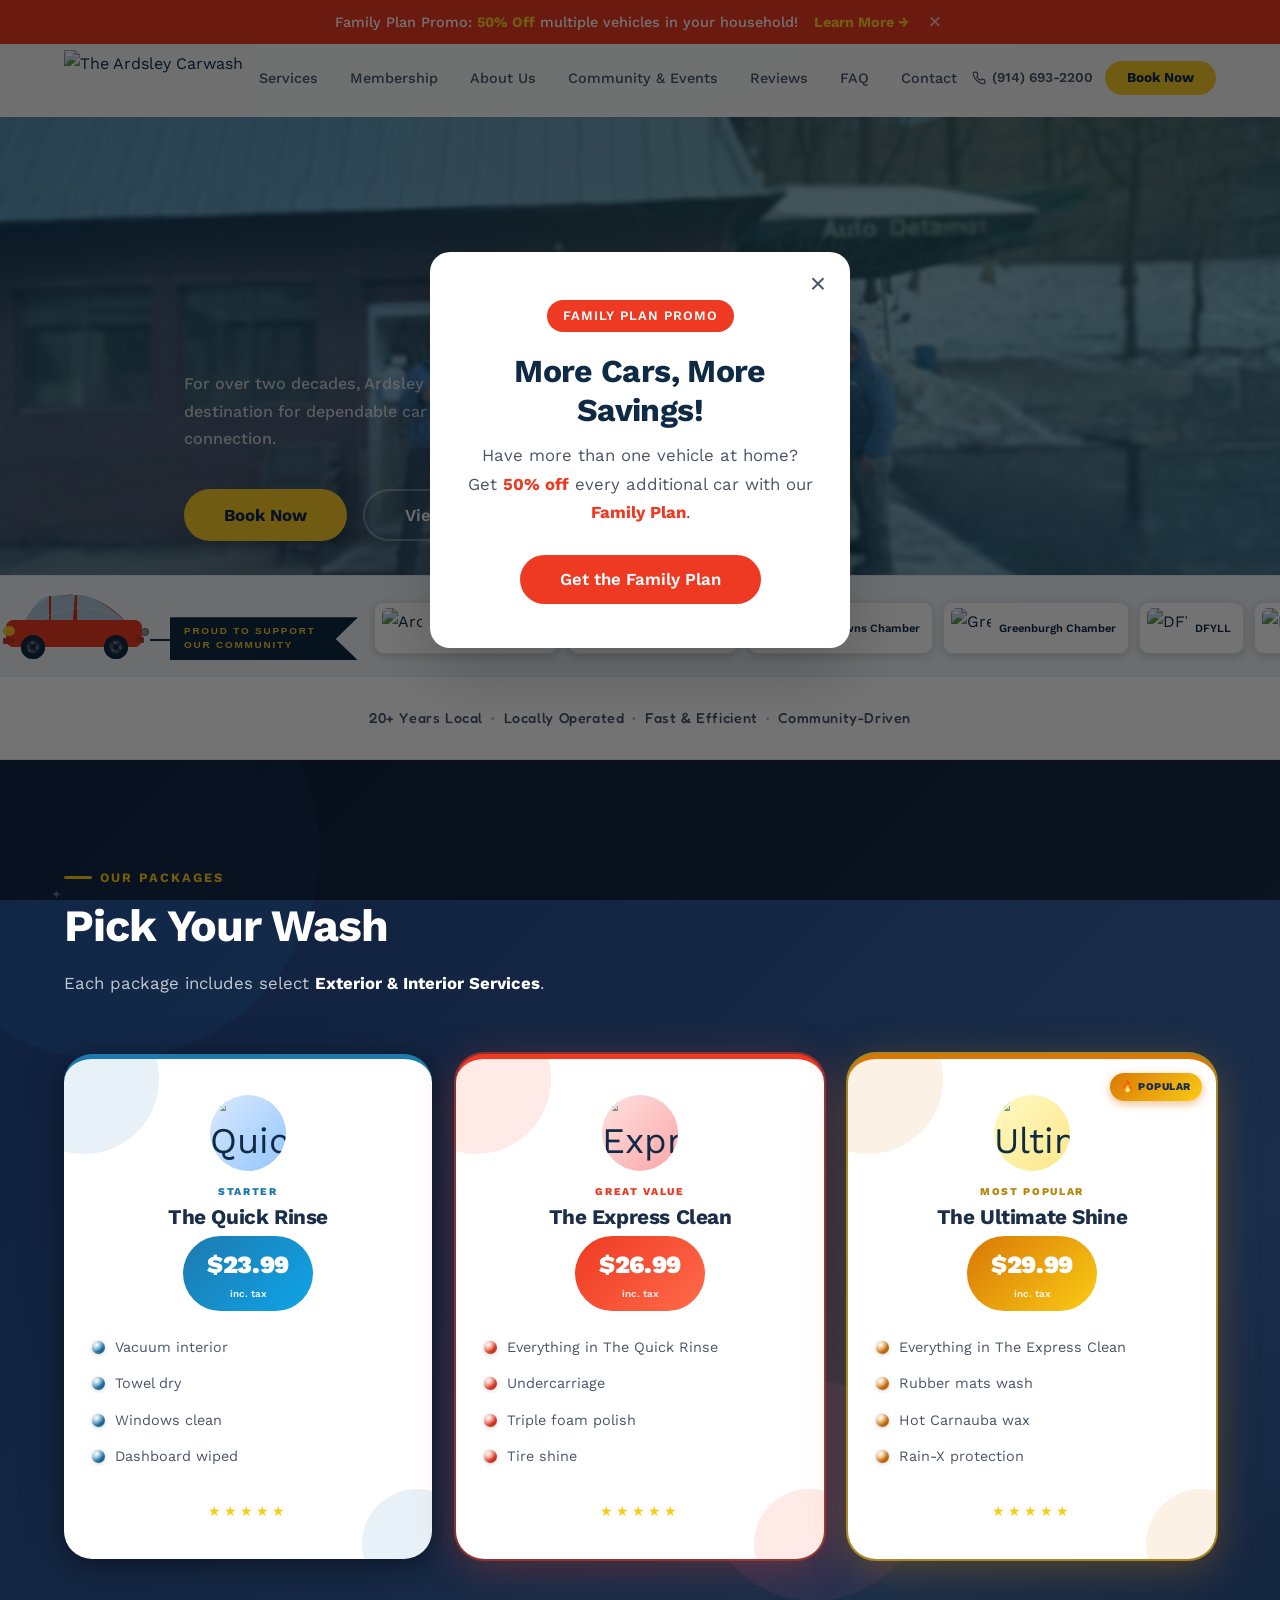
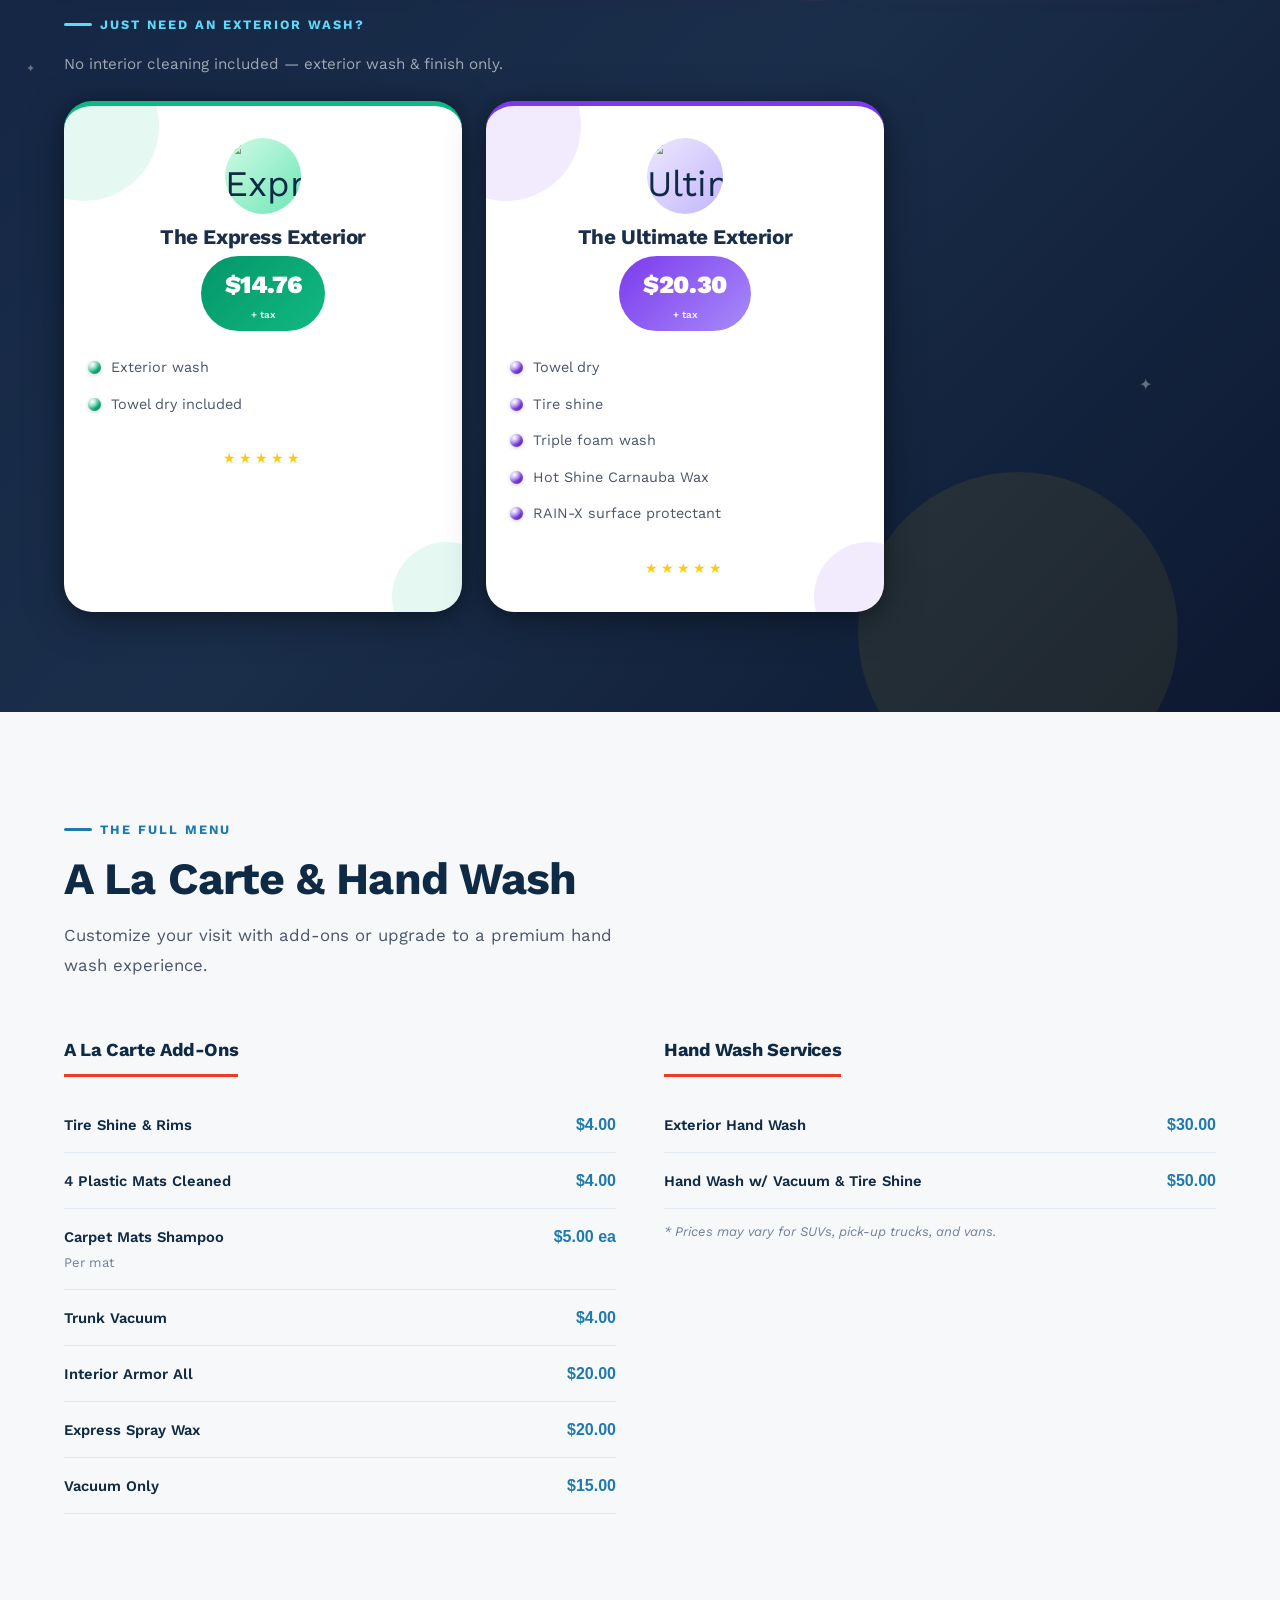
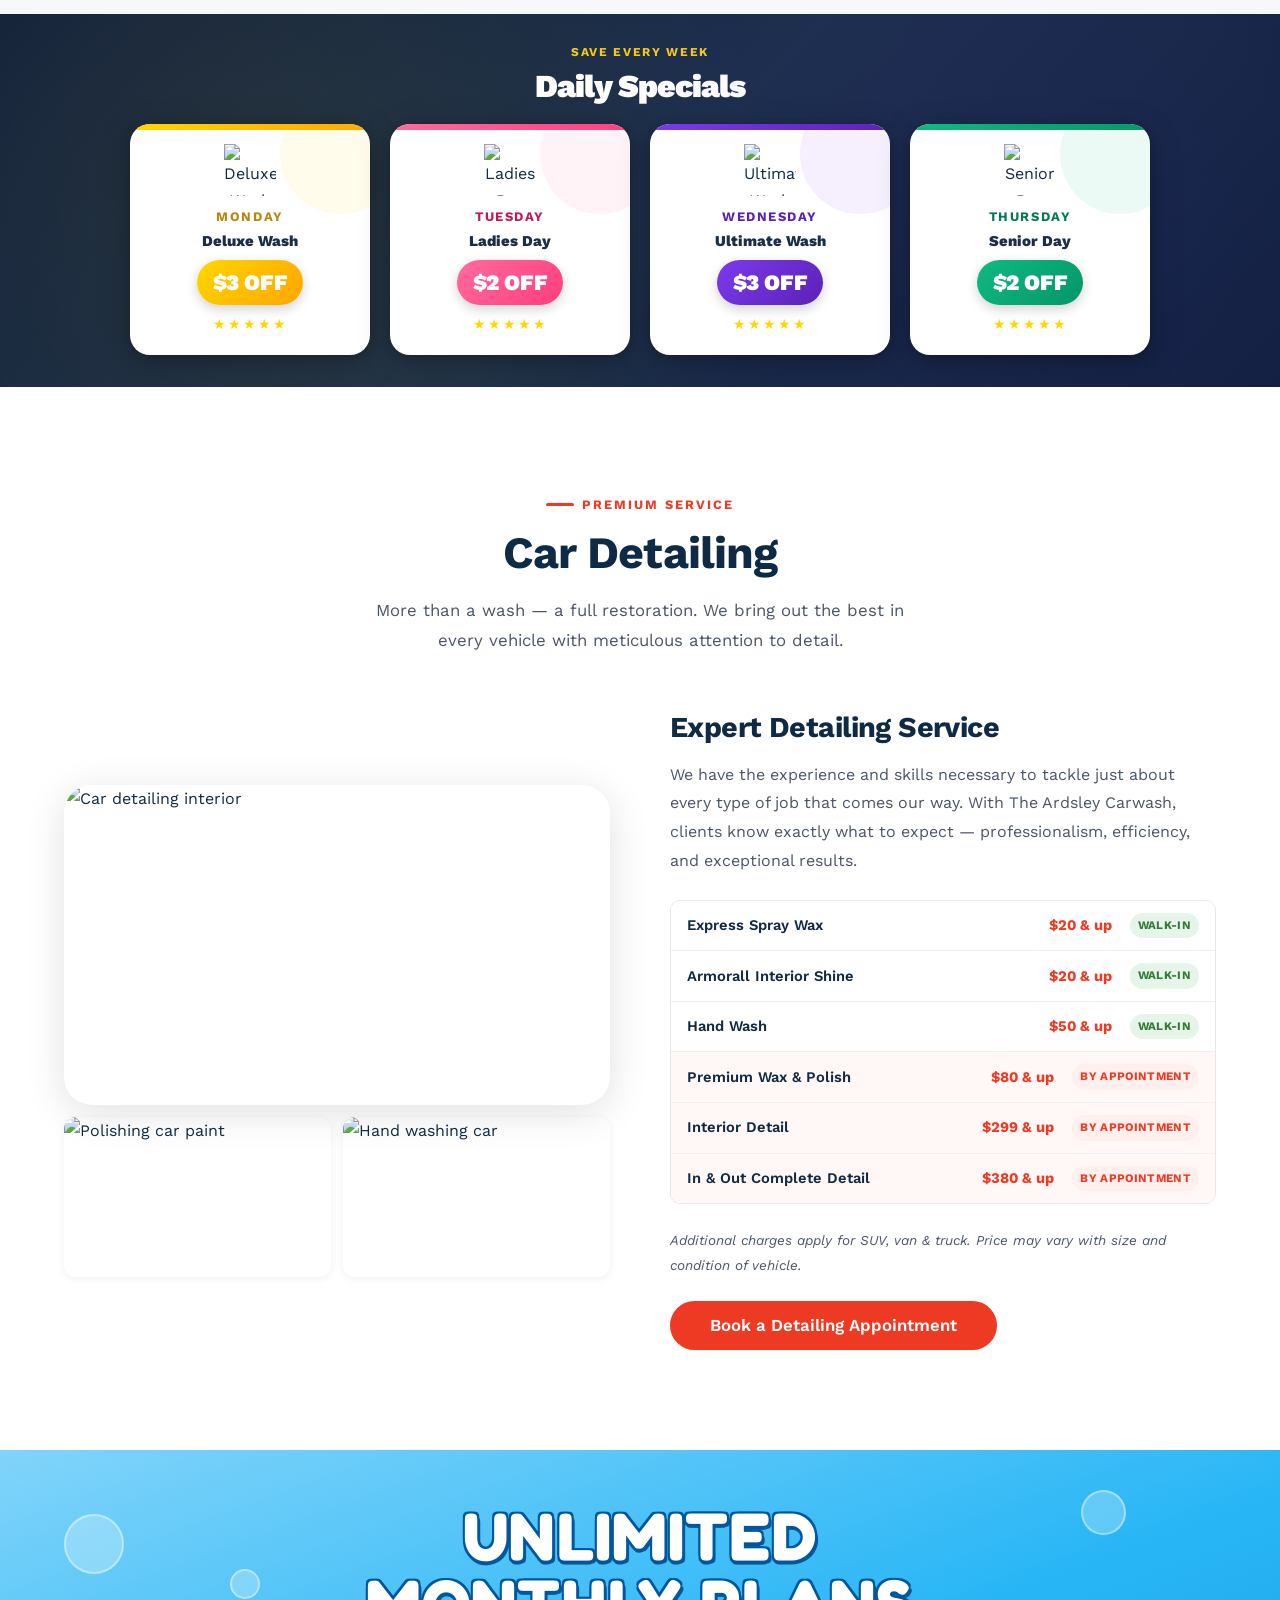
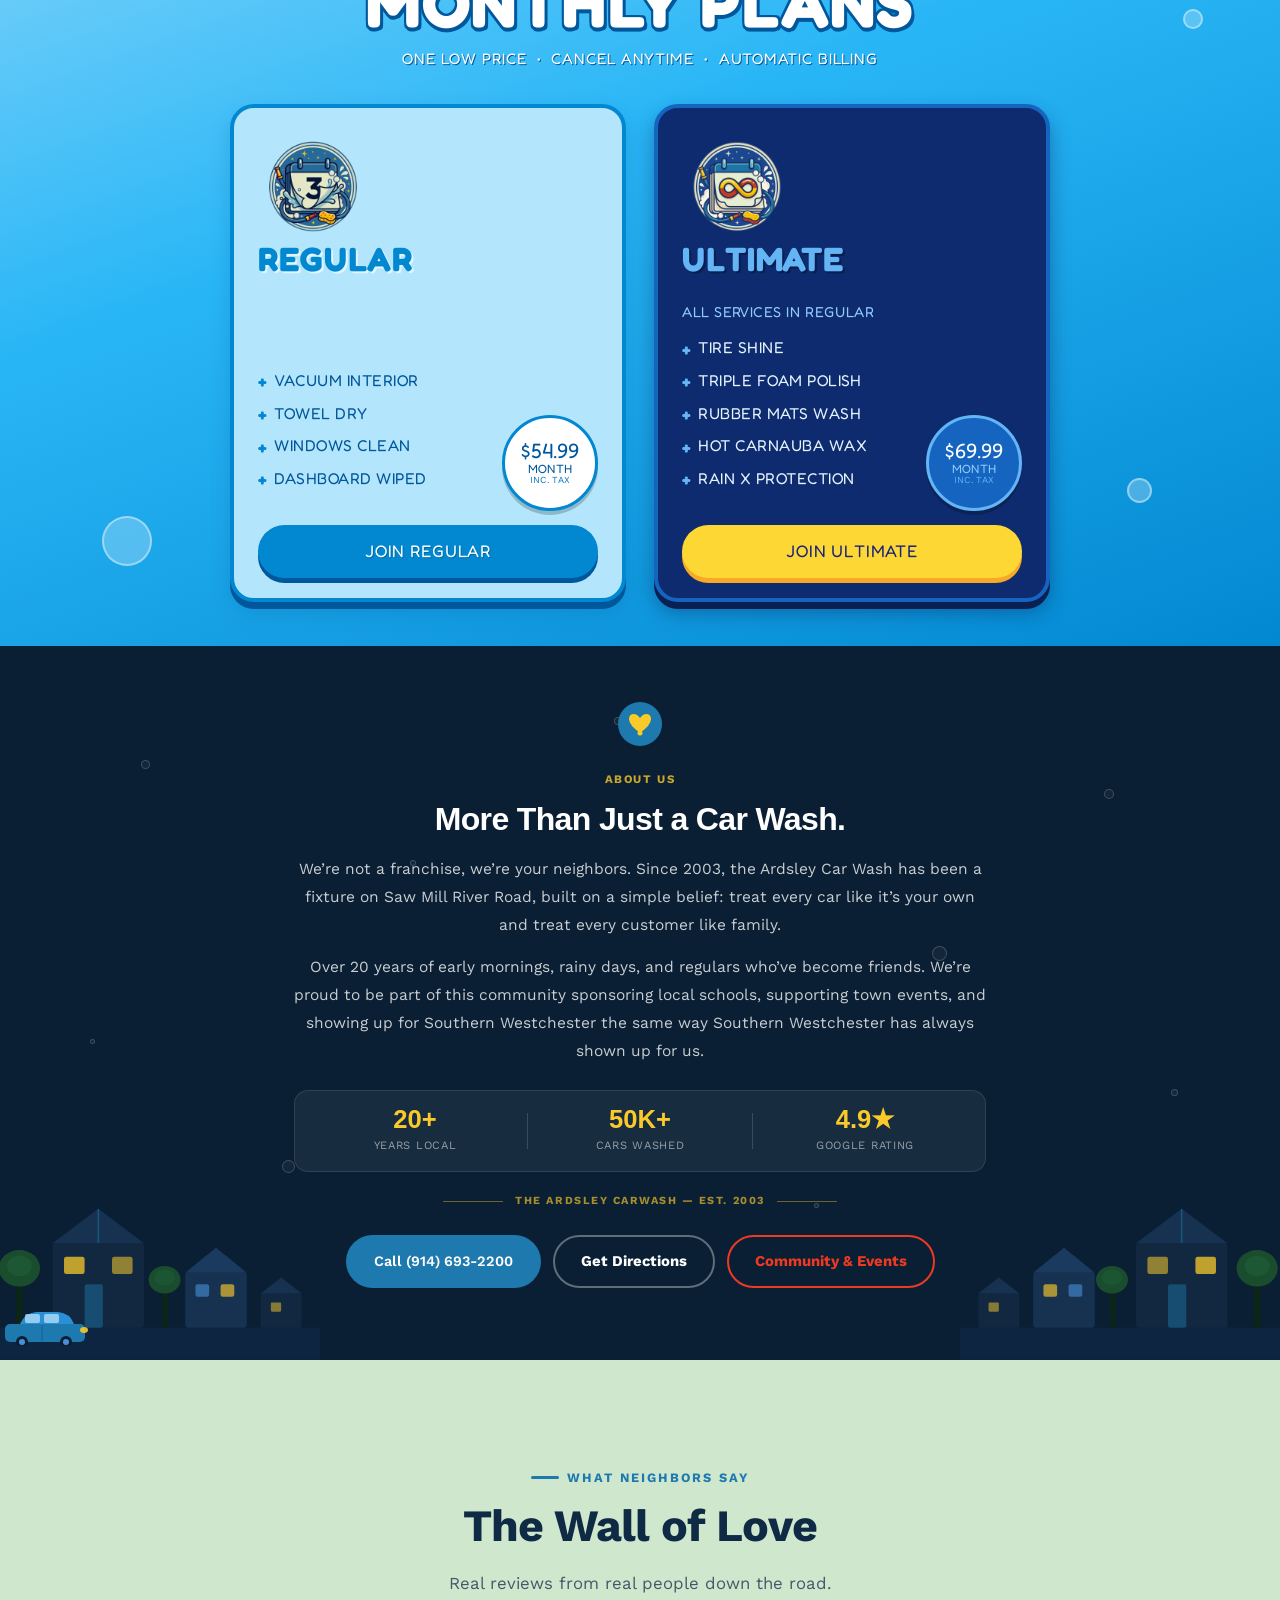
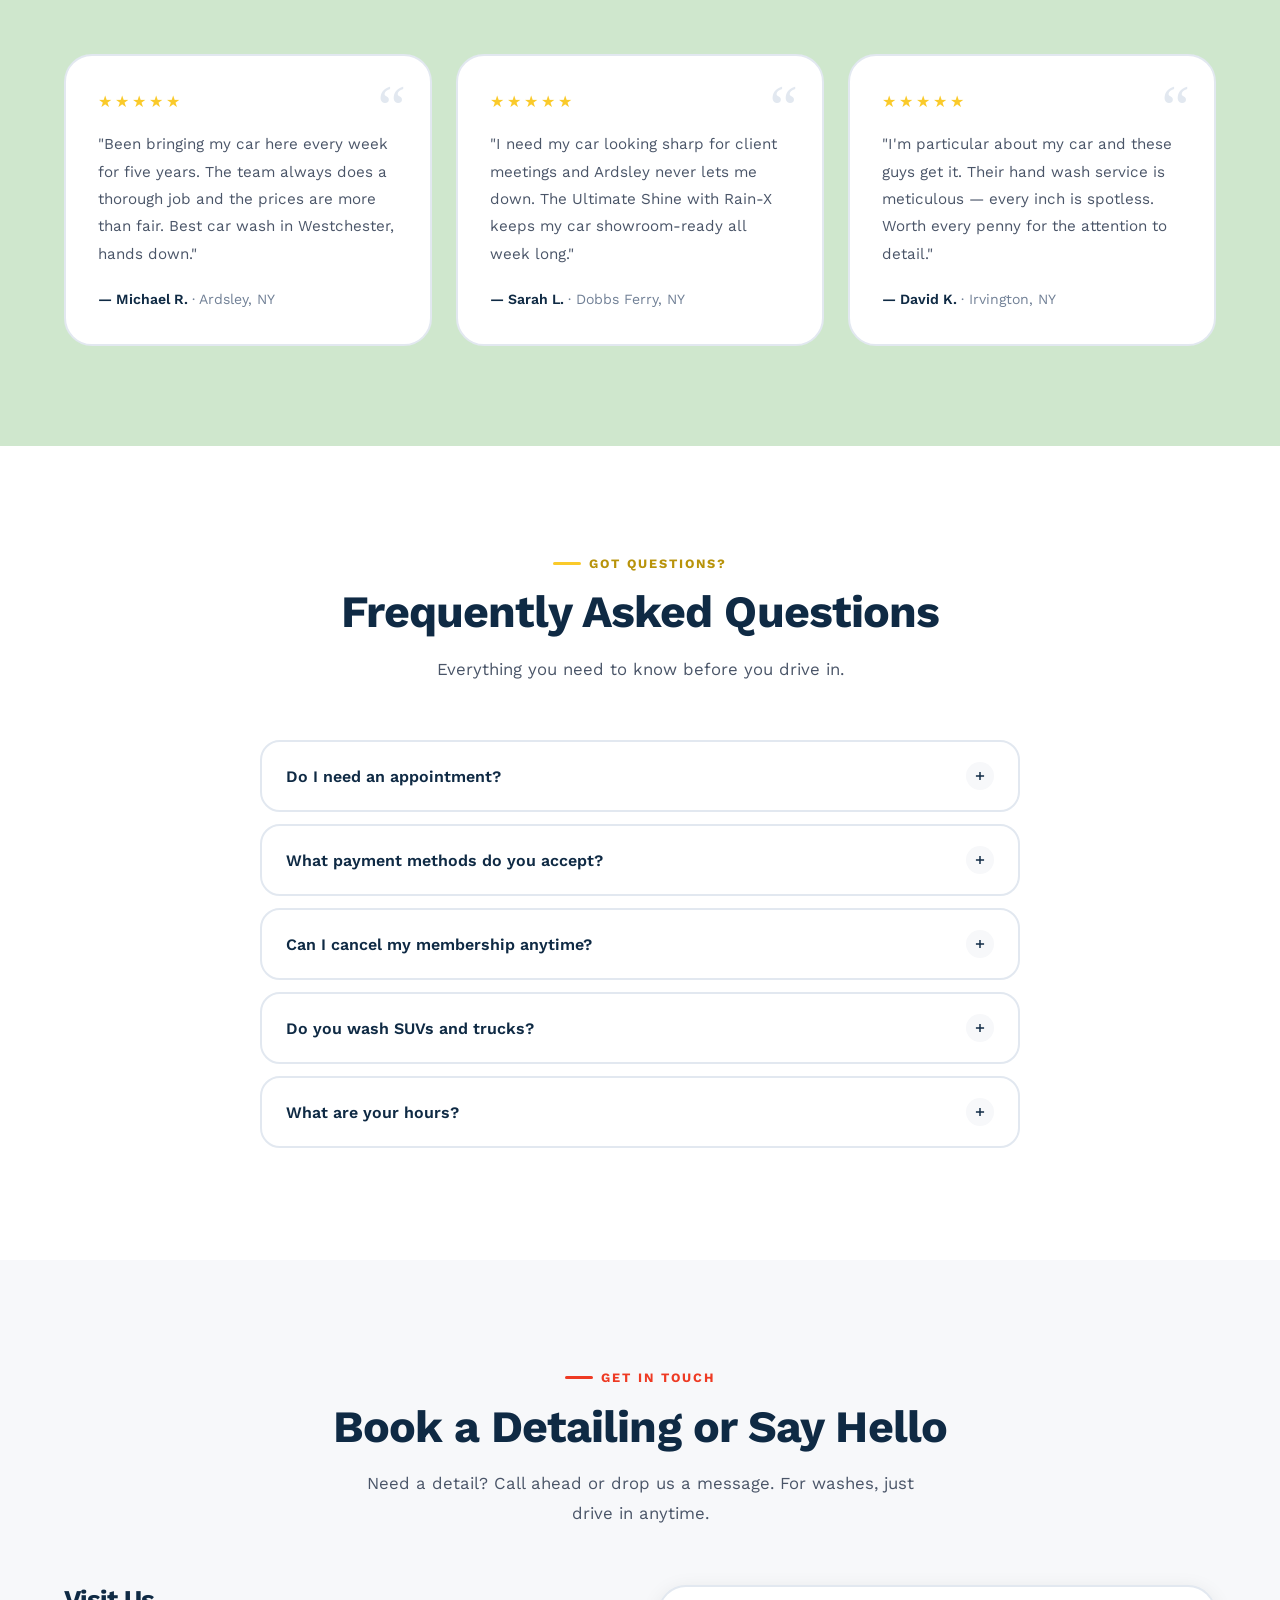
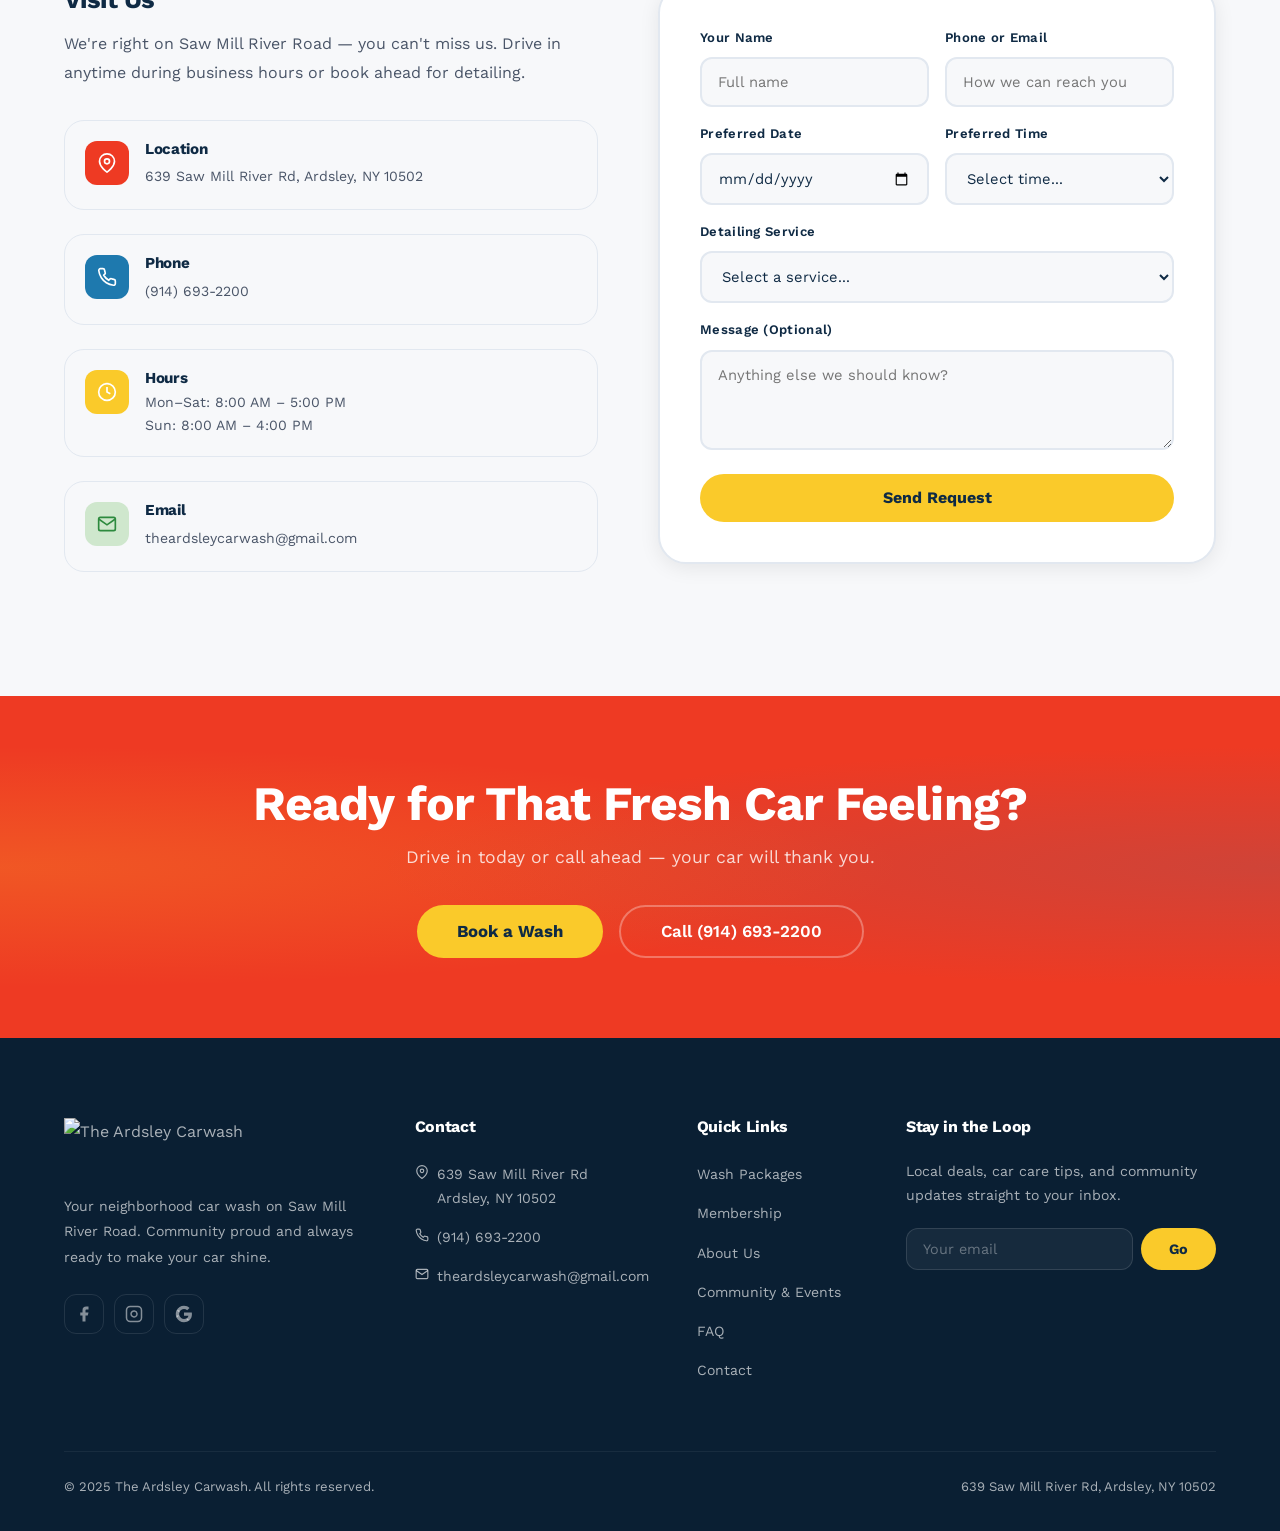
==== commit 99e4dcba: "Add email feature to bookings (EMAIL JS)" ====
--- a/index.html
+++ b/index.html
@@ -11,6 +11,13 @@
 <link rel="preconnect" href="https://fonts.gstatic.com" crossorigin/>
 <link href="https://fonts.googleapis.com/css2?family=Work+Sans:wght@400;500;600;700&family=Fredoka+One&display=swap" rel="stylesheet"/>
 <link href="https://api.fontshare.com/v2/css?f[]=excon@400,500,600,700,800,900&display=swap" rel="stylesheet"/>
+
+<link rel="icon" type="image/png" href="/favicon-96x96.png" sizes="96x96" />
+<link rel="icon" type="image/svg+xml" href="/favicon.svg" />
+<link rel="shortcut icon" href="/favicon.ico" />
+<link rel="apple-touch-icon" sizes="180x180" href="/apple-touch-icon.png" />
+<meta name="apple-mobile-web-app-title" content="The Ardsley Carwash" />
+<link rel="manifest" href="/site.webmanifest" />
 
 <link rel="stylesheet" href="css/style.css"/>
 <link rel="stylesheet" href="css/mobile.css"/>
@@ -323,7 +330,7 @@
     <div class="exterior-options" data-animate>
       <div class="exterior-options-header">
         <p class="section-label blue">Just Need an Exterior Wash?</p>
-        <p class="exterior-options-note">No interior cleaning included &mdash; exterior wash &amp; finish only.</p>
+        <p class="exterior-options-note">No interior cleaning included &mdash; <span class="exterior-accent">exterior wash &amp; finish only.</span></p>
       </div>
       <div class="services-grid two-col">
         <div class="service-card pkg-card pkg-card--mint compact">
@@ -1058,9 +1065,11 @@
 </div>
 
 <!-- ========== SCRIPTS ========== -->
+<script src="https://cdn.jsdelivr.net/npm/@emailjs/browser@4/dist/email.min.js"></script>
 <script src="js/config.js"></script>
 <script src="js/main.js"></script>
 <script>
+emailjs.init({ publicKey: APP_CONFIG.EMAILJS.PUBLIC_KEY });
 (function () {
   const phrases  = document.querySelectorAll('.hero-phrase');
   const overlay  = document.querySelector('.hero-bg-overlay');
--- a/css/mobile.css
+++ b/css/mobile.css
@@ -2,12 +2,29 @@
 
 @media (max-width: 640px) {
 
+  /* ── Hero Banner ── */
+  .hero-bg-image {
+    position: absolute;
+    inset: 0;
+    width: 100%;
+    height: 100%;
+    object-fit: cover;
+    object-position: center;
+    margin-top: 0;
+  }
+
   /* ── Trust Bar ── */
+  .trust-bar .container {
+    display: flex;
+    justify-content: center;
+  }
   .trust-bullets {
     display: grid;
-    grid-template-columns: 1fr 1fr;
-    gap: 6px 0;
+    grid-template-columns: auto auto;
+    gap: 4px 10px;
     font-size: 0.72rem;
+    width: fit-content;
+    margin: 0 auto;
   }
   .trust-bullets .trust-item {
     white-space: nowrap;
@@ -15,7 +32,6 @@
   .trust-bullets .trust-item:nth-child(1),
   .trust-bullets .trust-item:nth-child(5) {
     text-align: right;
-    padding-right: 6px;
   }
   .trust-bullets .trust-item:nth-child(1)::after,
   .trust-bullets .trust-item:nth-child(5)::after {
@@ -25,7 +41,6 @@
   .trust-bullets .trust-item:nth-child(3),
   .trust-bullets .trust-item:nth-child(7) {
     text-align: left;
-    padding-left: 6px;
   }
   .trust-sep {
     display: none;
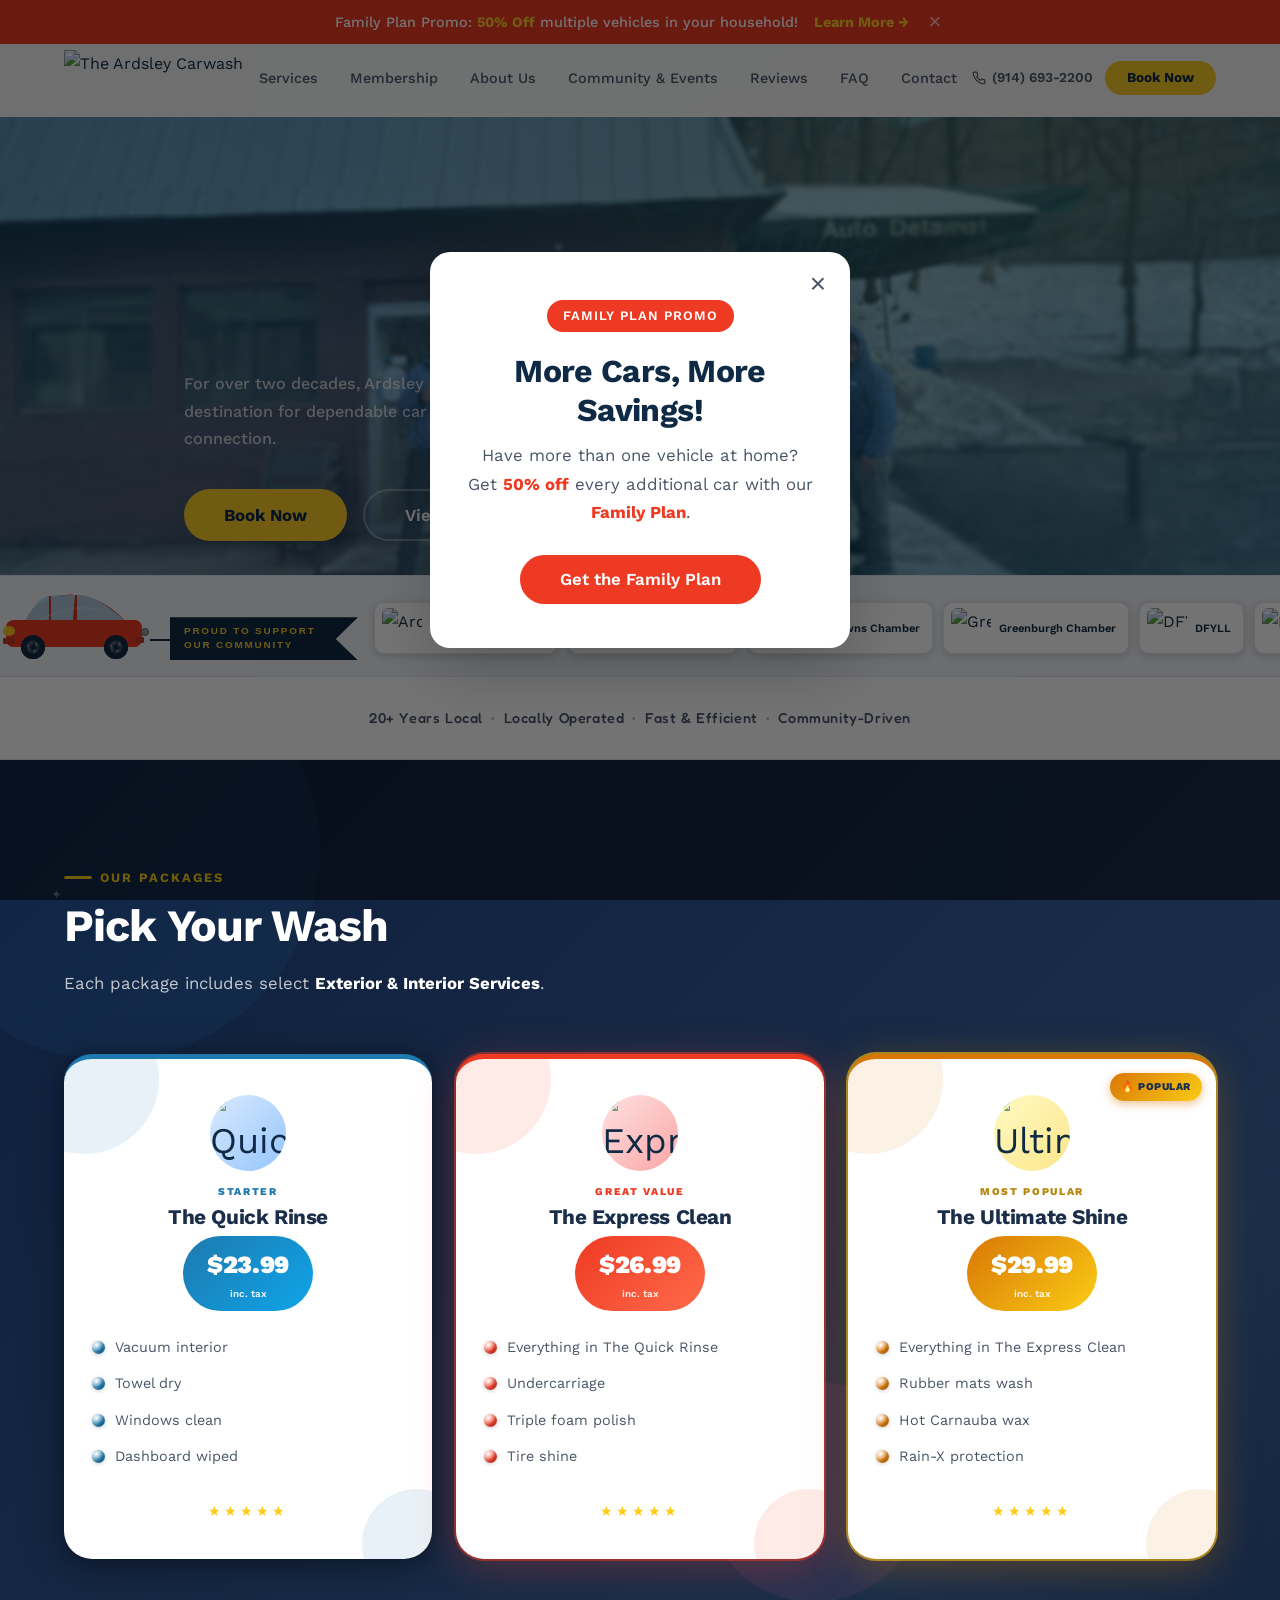
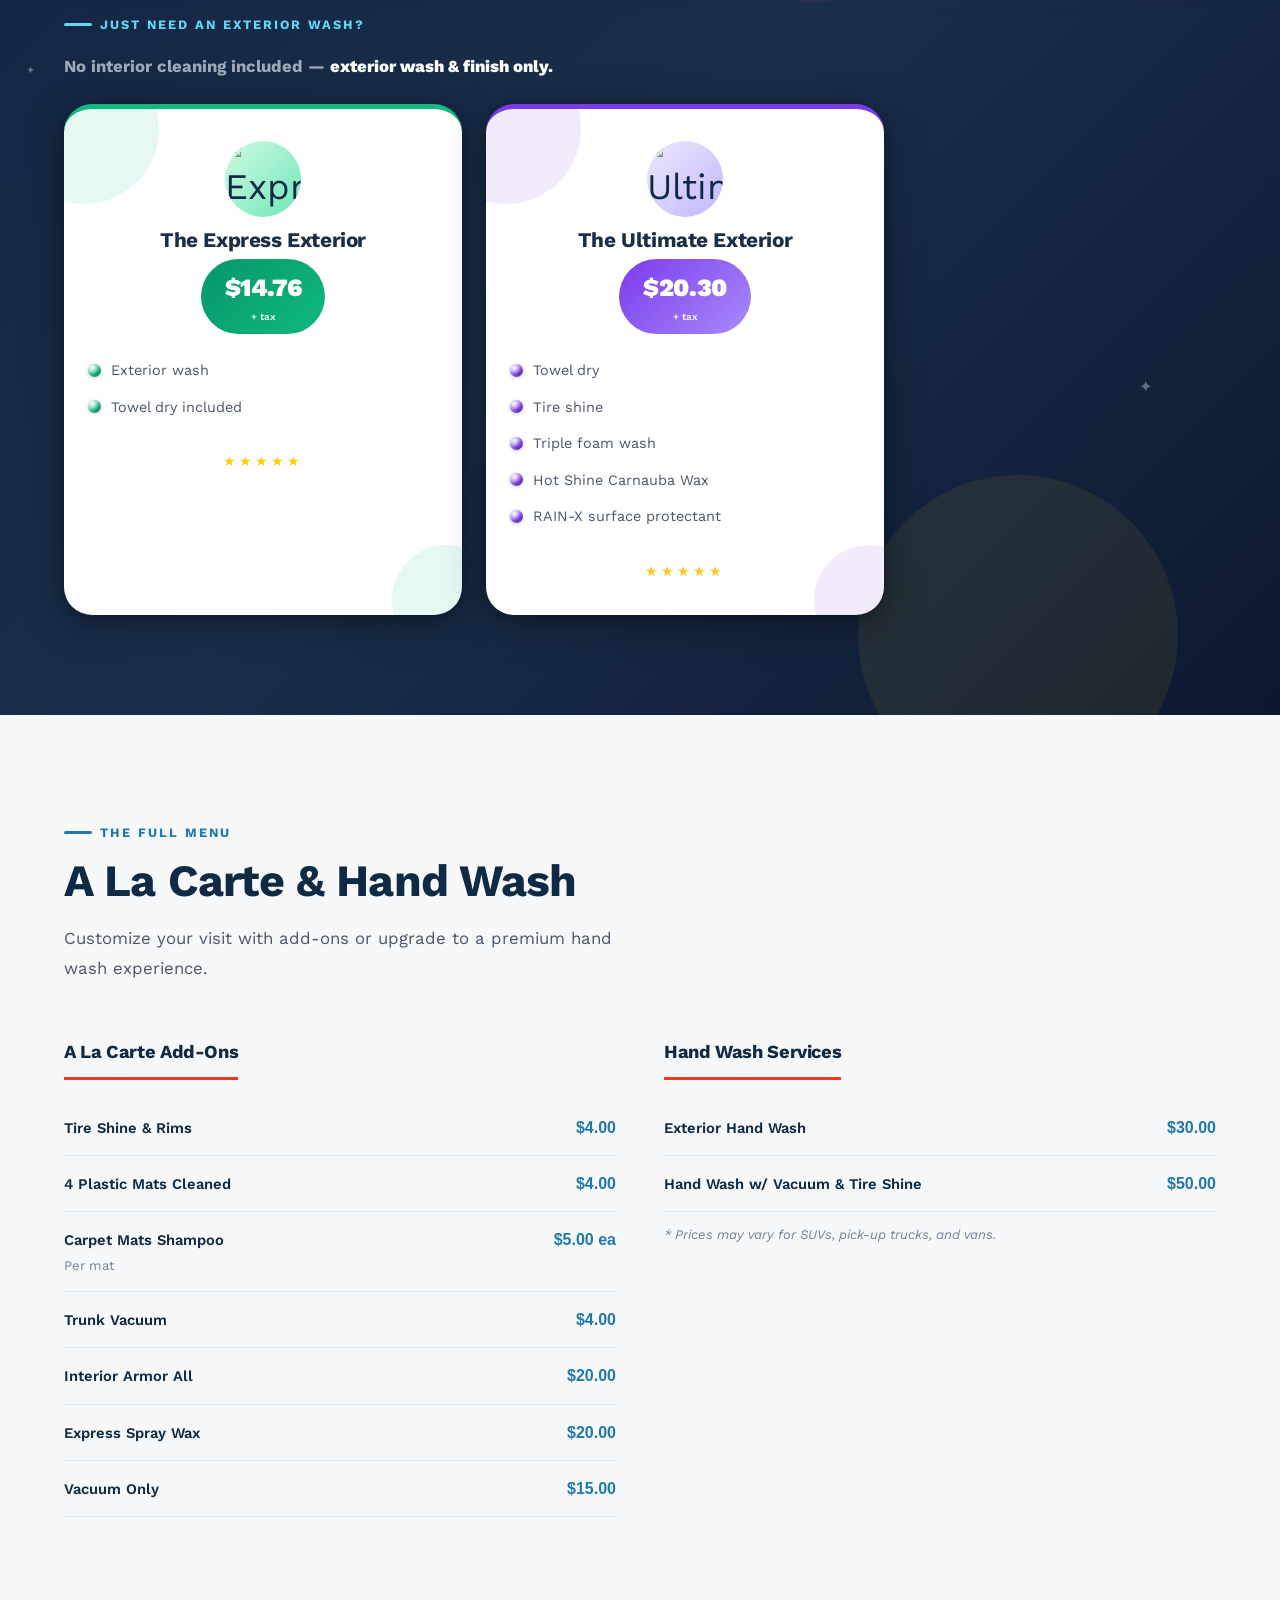
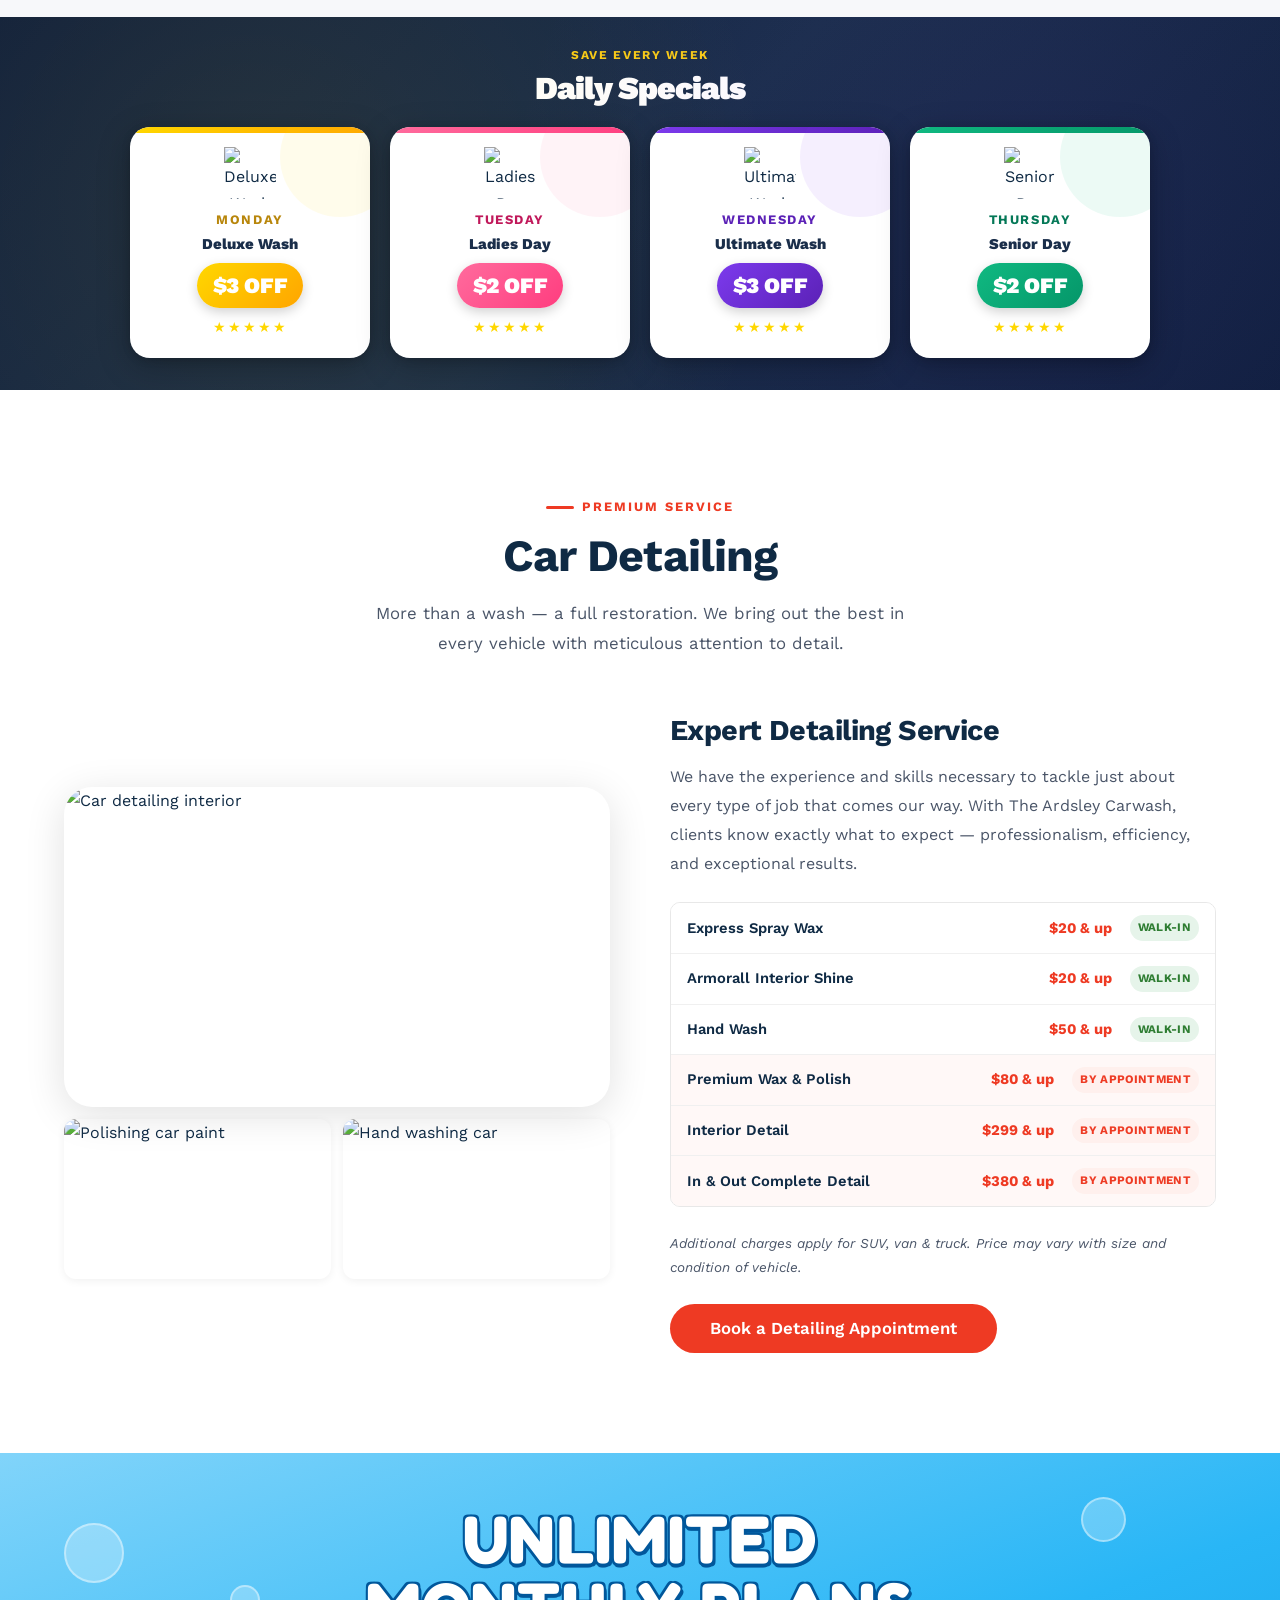
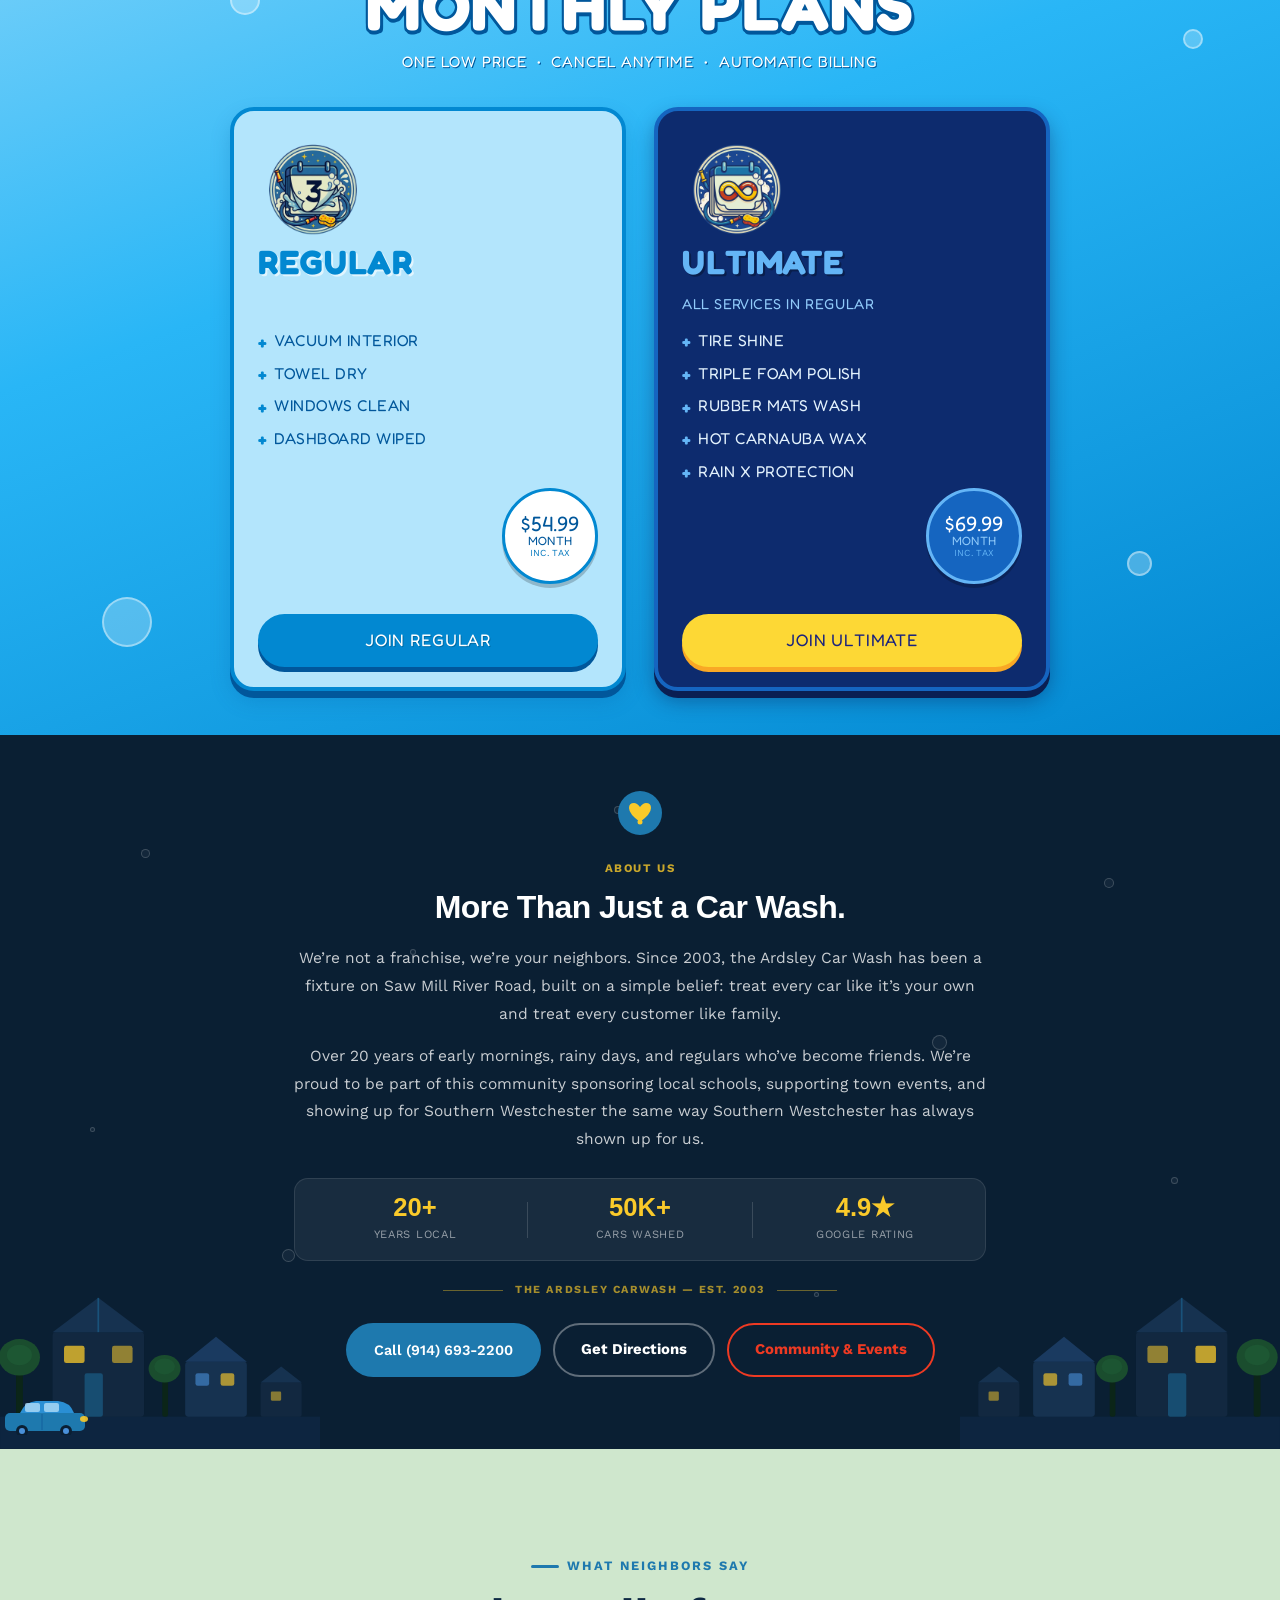
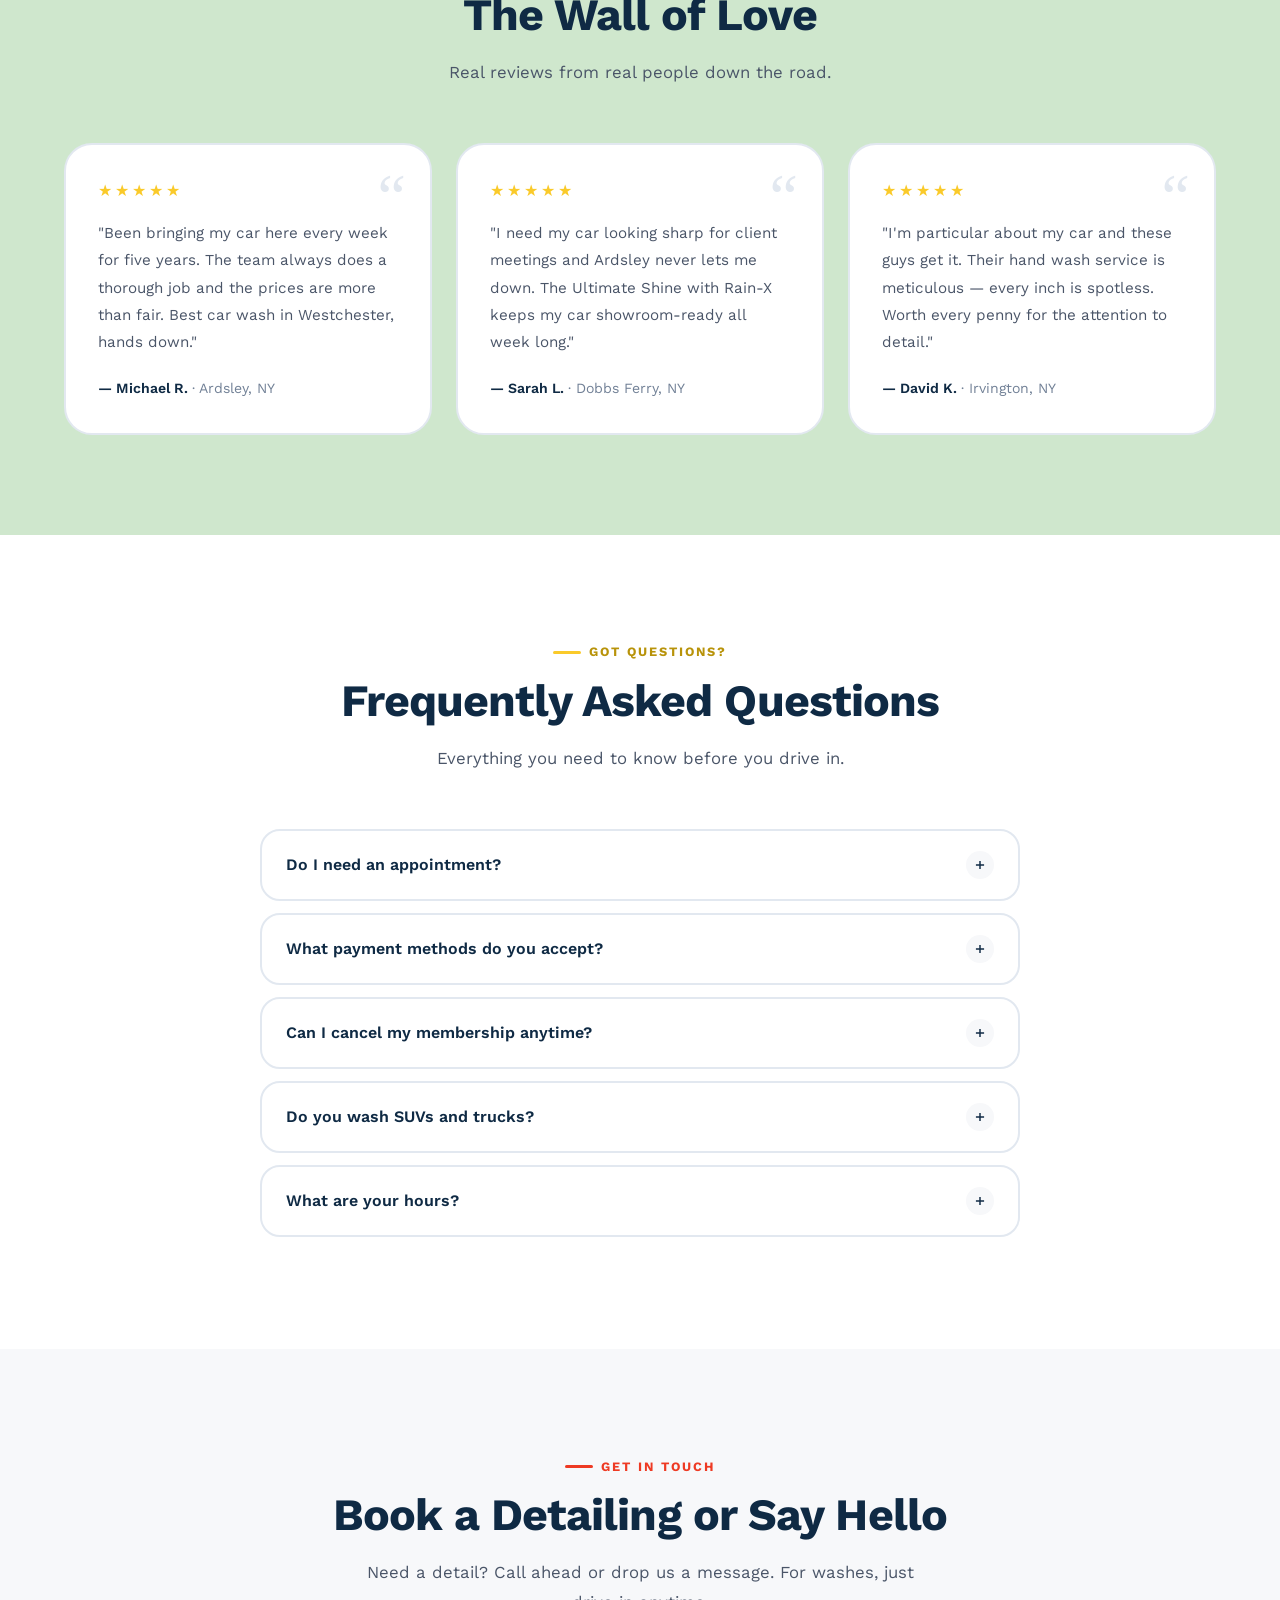
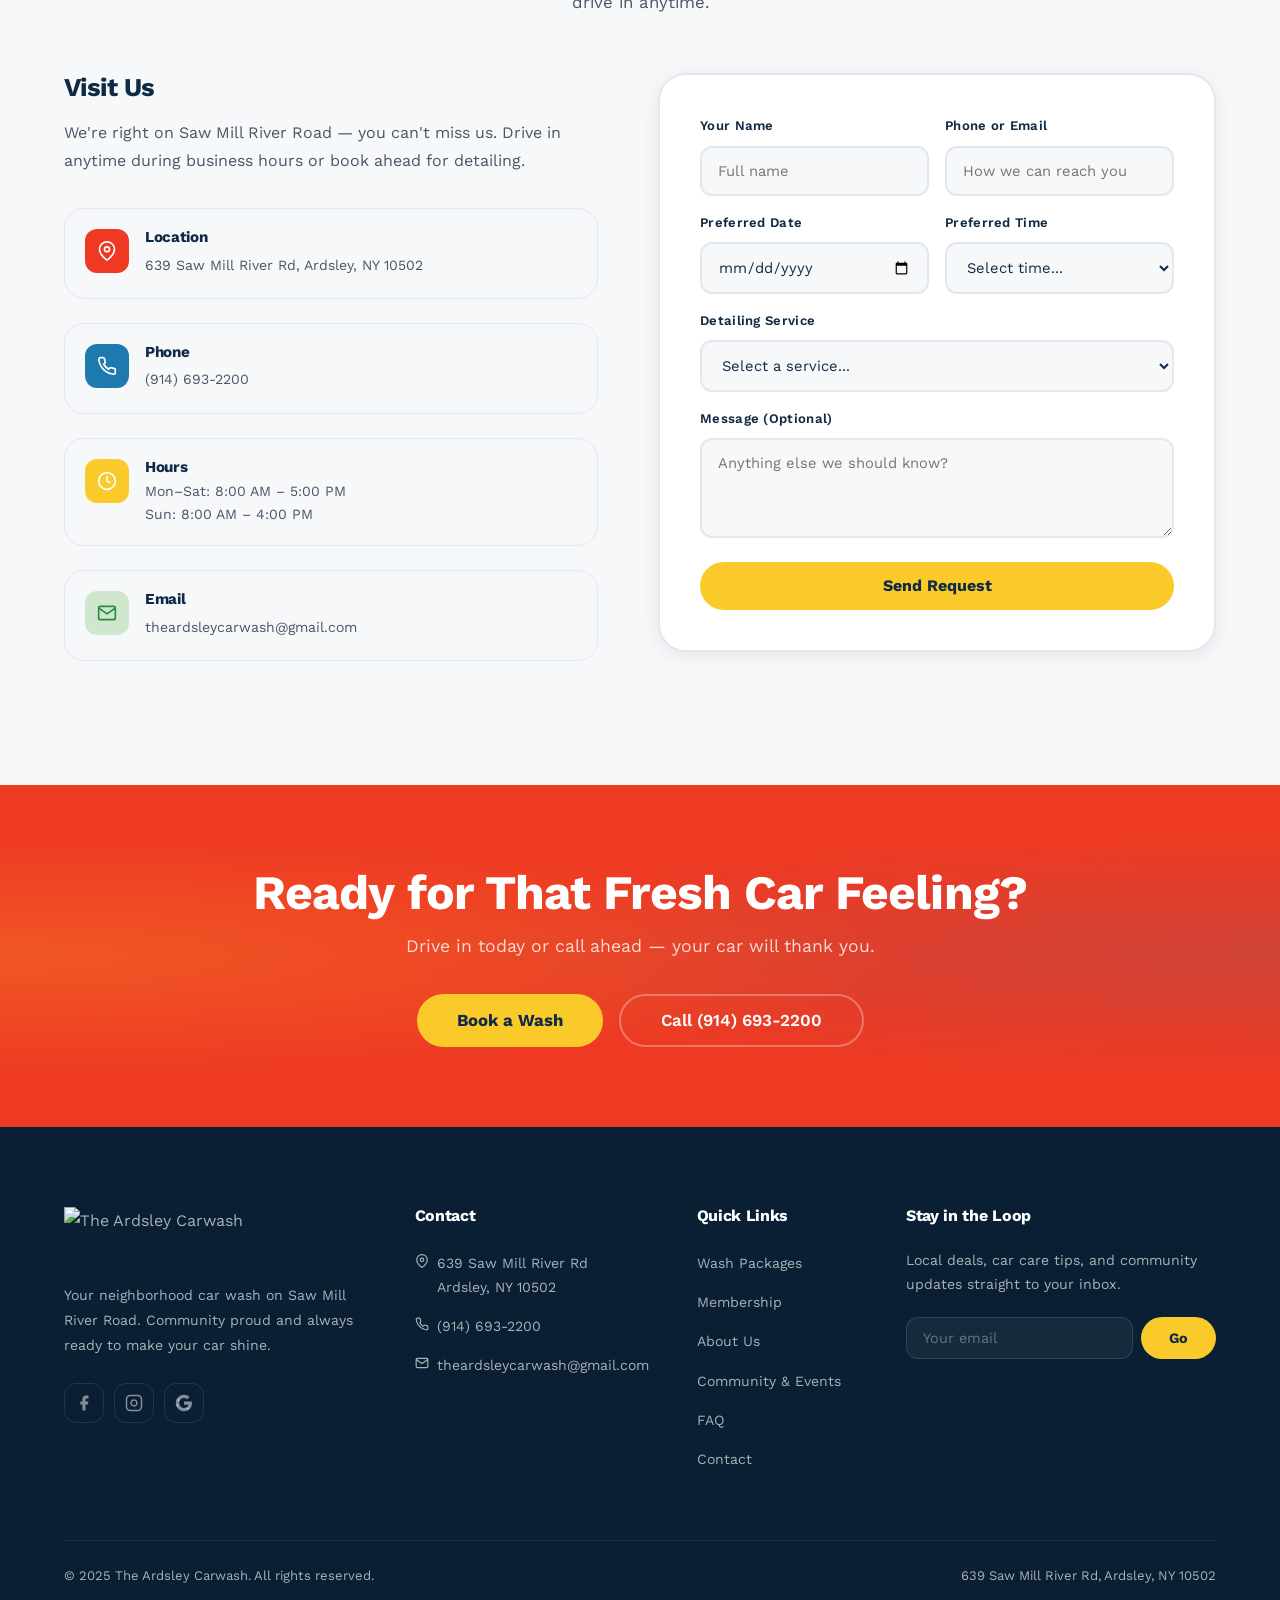
==== commit bccc6f40: "Adjust Membership section styling" ====
--- a/index.html
+++ b/index.html
@@ -30,7 +30,7 @@
 <!-- ========== PROMO BANNER ========== -->
 <div class="promo-banner" id="promoBanner">
   <div class="container promo-banner-inner">
-    <span class="promo-banner-text">Family Plan Promo: <strong>50% Off</strong><span class="promo-detail"> multiple vehicles in your household!</span></span>
+    <span class="promo-banner-text" data-content-key="promo_banner_text" data-content-type="html">Family Plan Promo: <strong>50% Off</strong><span class="promo-detail"> multiple vehicles in your household!</span></span>
     <a href="#booking" class="promo-banner-link">Learn More &rarr;</a>
     <button class="promo-banner-close" id="promoBannerClose" aria-label="Close banner">&times;</button>
   </div>
@@ -90,11 +90,11 @@
   <div class="container">
     <div class="hero-content">
       <h1 class="hero-headline" aria-live="polite">
-        <span class="hero-phrase" data-index="0">Your Neighborhood<br/><span class="highlight-yellow">Car Wash.</span></span>
-        <span class="hero-phrase" data-index="1">Proudly<br/><span class="highlight-red">Community-Driven.</span></span>
-        <span class="hero-phrase" data-index="2">Part of the Neighborhood<br/>for Over <span class="highlight-yellow">20 Years.</span></span>
+        <span class="hero-phrase" data-index="0" data-content-key="hero_phrase_0" data-content-type="html">Your Neighborhood<br/><span class="highlight-yellow">Car Wash.</span></span>
+        <span class="hero-phrase" data-index="1" data-content-key="hero_phrase_1" data-content-type="html">Proudly<br/><span class="highlight-red">Community-Driven.</span></span>
+        <span class="hero-phrase" data-index="2" data-content-key="hero_phrase_2" data-content-type="html">Part of the Neighborhood<br/>for Over <span class="highlight-yellow">20 Years.</span></span>
       </h1>
-      <p class="hero-sub">For over two decades, Ardsley Car Wash has been your neighborhood destination for dependable car care, local pride, and community connection.</p>
+      <p class="hero-sub" data-content-key="hero_subtitle">For over two decades, Ardsley Car Wash has been your neighborhood destination for dependable car care, local pride, and community connection.</p>
 <div class="hero-ctas">
         <a href="#booking" class="btn btn-yellow btn-lg">Book Now</a>
         <a href="#services" class="btn btn-outline-white btn-lg">View Packages</a>
@@ -233,13 +233,13 @@
 <div class="trust-bar">
   <div class="container">
     <p class="trust-bullets">
-      <span class="trust-item">20+ Years Local</span>
+      <span class="trust-item" data-content-key="trust_item_1">20+ Years Local</span>
       <span class="trust-sep">&bull;</span>
-      <span class="trust-item">Locally Operated</span>
+      <span class="trust-item" data-content-key="trust_item_2">Locally Operated</span>
       <span class="trust-sep">&bull;</span>
-      <span class="trust-item">Fast &amp; Efficient</span>
+      <span class="trust-item" data-content-key="trust_item_3">Fast &amp; Efficient</span>
       <span class="trust-sep">&bull;</span>
-      <span class="trust-item">Community-Driven</span>
+      <span class="trust-item" data-content-key="trust_item_4">Community-Driven</span>
     </p>
   </div>
 </div>
@@ -261,9 +261,9 @@
 
   <div class="container">
     <div class="section-header" data-animate>
-      <p class="section-label red">Our Packages</p>
-      <h2 class="section-title">Pick Your Wash</h2>
-      <p class="section-subtitle">Each package includes select <strong>Exterior &amp; Interior Services</strong>.</p>
+      <p class="section-label red" data-content-key="services_label">Our Packages</p>
+      <h2 class="section-title" data-content-key="services_title">Pick Your Wash</h2>
+      <p class="section-subtitle" data-content-key="services_subtitle" data-content-type="html">Each package includes select <strong>Exterior &amp; Interior Services</strong>.</p>
     </div>
 
     <div class="services-grid">
@@ -274,14 +274,14 @@
         <div class="pkg-emoji-wrap pkg-emoji-blue">
           <img src="assets/icons/1/Quick Rinse.png" alt="Quick Rinse icon">
         </div>
-        <div class="pkg-tier-label pkg-tier-blue">Starter</div>
-        <h3>The Quick Rinse</h3>
-        <div class="pkg-price-badge pkg-price-blue">$23.99 <small>inc. tax</small></div>
+        <div class="pkg-tier-label pkg-tier-blue" data-content-key="pkg_quick_rinse_tier">Starter</div>
+        <h3 data-content-key="pkg_quick_rinse_name">The Quick Rinse</h3>
+        <div class="pkg-price-badge pkg-price-blue" data-content-key="pkg_quick_rinse_price" data-content-type="html">$23.99 <small>inc. tax</small></div>
         <ul>
-          <li>Vacuum interior</li>
-          <li>Towel dry</li>
-          <li>Windows clean</li>
-          <li>Dashboard wiped</li>
+          <li data-content-key="pkg_quick_rinse_feat_1">Vacuum interior</li>
+          <li data-content-key="pkg_quick_rinse_feat_2">Towel dry</li>
+          <li data-content-key="pkg_quick_rinse_feat_3">Windows clean</li>
+          <li data-content-key="pkg_quick_rinse_feat_4">Dashboard wiped</li>
         </ul>
         <div class="pkg-stars">★★★★★</div>
       </div>
@@ -293,14 +293,14 @@
         <div class="pkg-emoji-wrap pkg-emoji-red">
           <img src="assets/icons/1/Express Clean.png" alt="Express Clean icon">
         </div>
-        <div class="pkg-tier-label pkg-tier-red">Great Value</div>
-        <h3>The Express Clean</h3>
-        <div class="pkg-price-badge pkg-price-red">$26.99 <small>inc. tax</small></div>
+        <div class="pkg-tier-label pkg-tier-red" data-content-key="pkg_express_clean_tier">Great Value</div>
+        <h3 data-content-key="pkg_express_clean_name">The Express Clean</h3>
+        <div class="pkg-price-badge pkg-price-red" data-content-key="pkg_express_clean_price" data-content-type="html">$26.99 <small>inc. tax</small></div>
         <ul>
-          <li>Everything in The Quick Rinse</li>
-          <li>Undercarriage</li>
-          <li>Triple foam polish</li>
-          <li>Tire shine</li>
+          <li data-content-key="pkg_express_clean_feat_1">Everything in The Quick Rinse</li>
+          <li data-content-key="pkg_express_clean_feat_2">Undercarriage</li>
+          <li data-content-key="pkg_express_clean_feat_3">Triple foam polish</li>
+          <li data-content-key="pkg_express_clean_feat_4">Tire shine</li>
         </ul>
         <div class="pkg-stars">★★★★★</div>
       </div>
@@ -313,14 +313,14 @@
         <div class="pkg-emoji-wrap pkg-emoji-gold">
           <img src="assets/icons/1/Ultimate Shine.png" alt="Ultimate Shine icon">
         </div>
-        <div class="pkg-tier-label pkg-tier-gold">Most Popular</div>
-        <h3>The Ultimate Shine</h3>
-        <div class="pkg-price-badge pkg-price-gold">$29.99 <small>inc. tax</small></div>
+        <div class="pkg-tier-label pkg-tier-gold" data-content-key="pkg_ultimate_shine_tier">Most Popular</div>
+        <h3 data-content-key="pkg_ultimate_shine_name">The Ultimate Shine</h3>
+        <div class="pkg-price-badge pkg-price-gold" data-content-key="pkg_ultimate_shine_price" data-content-type="html">$29.99 <small>inc. tax</small></div>
         <ul>
-          <li>Everything in The Express Clean</li>
-          <li>Rubber mats wash</li>
-          <li>Hot Carnauba wax</li>
-          <li>Rain-X protection</li>
+          <li data-content-key="pkg_ultimate_shine_feat_1">Everything in The Express Clean</li>
+          <li data-content-key="pkg_ultimate_shine_feat_2">Rubber mats wash</li>
+          <li data-content-key="pkg_ultimate_shine_feat_3">Hot Carnauba wax</li>
+          <li data-content-key="pkg_ultimate_shine_feat_4">Rain-X protection</li>
         </ul>
         <div class="pkg-stars">★★★★★</div>
       </div>
@@ -339,11 +339,11 @@
           <div class="pkg-emoji-wrap pkg-emoji-mint">
             <img src="assets/icons/2/Express Exterior.png" alt="Express Exterior icon">
           </div>
-          <h3>The Express Exterior</h3>
-          <div class="pkg-price-badge pkg-price-mint">$14.76 <small>+ tax</small></div>
+          <h3 data-content-key="pkg_express_exterior_name">The Express Exterior</h3>
+          <div class="pkg-price-badge pkg-price-mint" data-content-key="pkg_express_exterior_price" data-content-type="html">$14.76 <small>+ tax</small></div>
           <ul>
-            <li>Exterior wash</li>
-            <li>Towel dry included</li>
+            <li data-content-key="pkg_express_exterior_feat_1">Exterior wash</li>
+            <li data-content-key="pkg_express_exterior_feat_2">Towel dry included</li>
           </ul>
           <div class="pkg-stars">★★★★★</div>
         </div>
@@ -353,14 +353,14 @@
           <div class="pkg-emoji-wrap pkg-emoji-purple">
             <img src="assets/icons/2/Ultimate Exterior.png" alt="Ultimate Exterior icon">
           </div>
-          <h3>The Ultimate Exterior</h3>
-          <div class="pkg-price-badge pkg-price-purple">$20.30 <small>+ tax</small></div>
+          <h3 data-content-key="pkg_ultimate_exterior_name">The Ultimate Exterior</h3>
+          <div class="pkg-price-badge pkg-price-purple" data-content-key="pkg_ultimate_exterior_price" data-content-type="html">$20.30 <small>+ tax</small></div>
           <ul>
-            <li>Towel dry</li>
-            <li>Tire shine</li>
-            <li>Triple foam wash</li>
-            <li>Hot Shine Carnauba Wax</li>
-            <li>RAIN-X surface protectant</li>
+            <li data-content-key="pkg_ultimate_exterior_feat_1">Towel dry</li>
+            <li data-content-key="pkg_ultimate_exterior_feat_2">Tire shine</li>
+            <li data-content-key="pkg_ultimate_exterior_feat_3">Triple foam wash</li>
+            <li data-content-key="pkg_ultimate_exterior_feat_4">Hot Shine Carnauba Wax</li>
+            <li data-content-key="pkg_ultimate_exterior_feat_5">RAIN-X surface protectant</li>
           </ul>
           <div class="pkg-stars">★★★★★</div>
         </div>
@@ -373,60 +373,60 @@
 <section id="menu" class="section-alt">
   <div class="container">
     <div class="section-header" data-animate>
-      <p class="section-label blue">The Full Menu</p>
-      <h2 class="section-title">A La Carte &amp; Hand Wash</h2>
-      <p class="section-subtitle">Customize your visit with add-ons or upgrade to a premium hand wash experience.</p>
+      <p class="section-label blue" data-content-key="menu_label">The Full Menu</p>
+      <h2 class="section-title" data-content-key="menu_title">A La Carte &amp; Hand Wash</h2>
+      <p class="section-subtitle" data-content-key="menu_subtitle">Customize your visit with add-ons or upgrade to a premium hand wash experience.</p>
     </div>
 
     <div class="menu-columns" data-animate>
       <!-- A LA CARTE -->
       <div class="menu-group">
-        <h3>A La Carte Add-Ons</h3>
+        <h3 data-content-key="menu_alacarte_heading">A La Carte Add-Ons</h3>
         <div class="menu-item">
-          <div><div class="menu-item-name">Tire Shine &amp; Rims</div></div>
-          <div class="menu-item-price">$4.00</div>
+          <div><div class="menu-item-name" data-content-key="menu_alacarte_item_1_name">Tire Shine &amp; Rims</div></div>
+          <div class="menu-item-price" data-content-key="menu_alacarte_item_1_price">$4.00</div>
         </div>
         <div class="menu-item">
-          <div><div class="menu-item-name">4 Plastic Mats Cleaned</div></div>
-          <div class="menu-item-price">$4.00</div>
+          <div><div class="menu-item-name" data-content-key="menu_alacarte_item_2_name">4 Plastic Mats Cleaned</div></div>
+          <div class="menu-item-price" data-content-key="menu_alacarte_item_2_price">$4.00</div>
         </div>
         <div class="menu-item">
           <div>
-            <div class="menu-item-name">Carpet Mats Shampoo</div>
+            <div class="menu-item-name" data-content-key="menu_alacarte_item_3_name">Carpet Mats Shampoo</div>
             <div class="menu-item-desc">Per mat</div>
           </div>
-          <div class="menu-item-price">$5.00 ea</div>
+          <div class="menu-item-price" data-content-key="menu_alacarte_item_3_price">$5.00 ea</div>
         </div>
         <div class="menu-item">
-          <div><div class="menu-item-name">Trunk Vacuum</div></div>
-          <div class="menu-item-price">$4.00</div>
+          <div><div class="menu-item-name" data-content-key="menu_alacarte_item_4_name">Trunk Vacuum</div></div>
+          <div class="menu-item-price" data-content-key="menu_alacarte_item_4_price">$4.00</div>
         </div>
         <div class="menu-item">
-          <div><div class="menu-item-name">Interior Armor All</div></div>
-          <div class="menu-item-price">$20.00</div>
+          <div><div class="menu-item-name" data-content-key="menu_alacarte_item_5_name">Interior Armor All</div></div>
+          <div class="menu-item-price" data-content-key="menu_alacarte_item_5_price">$20.00</div>
         </div>
         <div class="menu-item">
-          <div><div class="menu-item-name">Express Spray Wax</div></div>
-          <div class="menu-item-price">$20.00</div>
+          <div><div class="menu-item-name" data-content-key="menu_alacarte_item_6_name">Express Spray Wax</div></div>
+          <div class="menu-item-price" data-content-key="menu_alacarte_item_6_price">$20.00</div>
         </div>
         <div class="menu-item">
-          <div><div class="menu-item-name">Vacuum Only</div></div>
-          <div class="menu-item-price">$15.00</div>
+          <div><div class="menu-item-name" data-content-key="menu_alacarte_item_7_name">Vacuum Only</div></div>
+          <div class="menu-item-price" data-content-key="menu_alacarte_item_7_price">$15.00</div>
         </div>
       </div>
 
       <!-- HAND WASH + DETAILING -->
       <div class="menu-group">
-        <h3>Hand Wash Services</h3>
+        <h3 data-content-key="menu_handwash_heading">Hand Wash Services</h3>
         <div class="menu-item">
-          <div><div class="menu-item-name">Exterior Hand Wash</div></div>
-          <div class="menu-item-price">$30.00</div>
+          <div><div class="menu-item-name" data-content-key="menu_handwash_item_1_name">Exterior Hand Wash</div></div>
+          <div class="menu-item-price" data-content-key="menu_handwash_item_1_price">$30.00</div>
         </div>
         <div class="menu-item">
-          <div><div class="menu-item-name">Hand Wash w/ Vacuum &amp; Tire Shine</div></div>
-          <div class="menu-item-price">$50.00</div>
-        </div>
-        <p class="menu-note">* Prices may vary for SUVs, pick-up trucks, and vans.</p>
+          <div><div class="menu-item-name" data-content-key="menu_handwash_item_2_name">Hand Wash w/ Vacuum &amp; Tire Shine</div></div>
+          <div class="menu-item-price" data-content-key="menu_handwash_item_2_price">$50.00</div>
+        </div>
+        <p class="menu-note" data-content-key="menu_note">* Prices may vary for SUVs, pick-up trucks, and vans.</p>
 
       </div>
     </div>
@@ -447,9 +447,9 @@
       <div class="promo-card-icon">
         <img src="assets/icons/3/Deluxe Wash.png" alt="Deluxe Wash icon">
       </div>
-      <div class="promo-card-day">Monday</div>
-      <div class="promo-card-wash">Deluxe Wash</div>
-      <div class="promo-card-discount">$3 OFF</div>
+      <div class="promo-card-day" data-content-key="promo_monday_day">Monday</div>
+      <div class="promo-card-wash" data-content-key="promo_monday_wash">Deluxe Wash</div>
+      <div class="promo-card-discount" data-content-key="promo_monday_discount">$3 OFF</div>
       <div class="promo-card-stars">★★★★★</div>
     </div>
 
@@ -459,9 +459,9 @@
       <div class="promo-card-icon">
         <img src="assets/icons/3/Ladies Day.png" alt="Ladies Day icon">
       </div>
-      <div class="promo-card-day">Tuesday</div>
-      <div class="promo-card-wash">Ladies Day</div>
-      <div class="promo-card-discount">$2 OFF</div>
+      <div class="promo-card-day" data-content-key="promo_tuesday_day">Tuesday</div>
+      <div class="promo-card-wash" data-content-key="promo_tuesday_wash">Ladies Day</div>
+      <div class="promo-card-discount" data-content-key="promo_tuesday_discount">$2 OFF</div>
       <div class="promo-card-stars">★★★★★</div>
     </div>
 
@@ -471,9 +471,9 @@
       <div class="promo-card-icon">
         <img src="assets/icons/3/Ultimate Wash.png" alt="Ultimate Wash icon">
       </div>
-      <div class="promo-card-day">Wednesday</div>
-      <div class="promo-card-wash">Ultimate Wash</div>
-      <div class="promo-card-discount">$3 OFF</div>
+      <div class="promo-card-day" data-content-key="promo_wednesday_day">Wednesday</div>
+      <div class="promo-card-wash" data-content-key="promo_wednesday_wash">Ultimate Wash</div>
+      <div class="promo-card-discount" data-content-key="promo_wednesday_discount">$3 OFF</div>
       <div class="promo-card-stars">★★★★★</div>
     </div>
 
@@ -483,9 +483,9 @@
       <div class="promo-card-icon">
         <img src="assets/icons/3/Senior Day.png" alt="Senior Day icon">
       </div>
-      <div class="promo-card-day">Thursday</div>
-      <div class="promo-card-wash">Senior Day</div>
-      <div class="promo-card-discount">$2 OFF</div>
+      <div class="promo-card-day" data-content-key="promo_thursday_day">Thursday</div>
+      <div class="promo-card-wash" data-content-key="promo_thursday_wash">Senior Day</div>
+      <div class="promo-card-discount" data-content-key="promo_thursday_discount">$2 OFF</div>
       <div class="promo-card-stars">★★★★★</div>
     </div>
 
@@ -496,9 +496,9 @@
 <section id="detailing">
   <div class="container">
     <div class="section-header centered" data-animate>
-      <p class="section-label red">Premium Service</p>
-      <h2 class="section-title">Car Detailing</h2>
-      <p class="section-subtitle">More than a wash &mdash; a full restoration. We bring out the best in every vehicle with meticulous attention to detail.</p>
+      <p class="section-label red" data-content-key="detailing_label">Premium Service</p>
+      <h2 class="section-title" data-content-key="detailing_title">Car Detailing</h2>
+      <p class="section-subtitle" data-content-key="detailing_subtitle">More than a wash &mdash; a full restoration. We bring out the best in every vehicle with meticulous attention to detail.</p>
     </div>
 
     <div class="detailing-showcase" data-animate>
@@ -512,41 +512,41 @@
         </div>
       </div>
       <div class="detailing-content">
-        <h3>Expert Detailing Service</h3>
-        <p>We have the experience and skills necessary to tackle just about every type of job that comes our way. With The Ardsley Carwash, clients know exactly what to expect &mdash; professionalism, efficiency, and exceptional results.</p>
+        <h3 data-content-key="detailing_h3">Expert Detailing Service</h3>
+        <p data-content-key="detailing_body">We have the experience and skills necessary to tackle just about every type of job that comes our way. With The Ardsley Carwash, clients know exactly what to expect &mdash; professionalism, efficiency, and exceptional results.</p>
         <ul class="detailing-pricing">
           <li class="detailing-pricing-row walk-in">
-            <span class="dp-name">Express Spray Wax</span>
-            <span class="dp-price">$20 &amp; up</span>
+            <span class="dp-name" data-content-key="detailing_price_1_name">Express Spray Wax</span>
+            <span class="dp-price" data-content-key="detailing_price_1_val">$20 &amp; up</span>
             <span class="dp-badge walk-in-badge">Walk-In</span>
           </li>
           <li class="detailing-pricing-row walk-in">
-            <span class="dp-name">Armorall Interior Shine</span>
-            <span class="dp-price">$20 &amp; up</span>
+            <span class="dp-name" data-content-key="detailing_price_2_name">Armorall Interior Shine</span>
+            <span class="dp-price" data-content-key="detailing_price_2_val">$20 &amp; up</span>
             <span class="dp-badge walk-in-badge">Walk-In</span>
           </li>
           <li class="detailing-pricing-row walk-in">
-            <span class="dp-name">Hand Wash</span>
-            <span class="dp-price">$50 &amp; up</span>
+            <span class="dp-name" data-content-key="detailing_price_3_name">Hand Wash</span>
+            <span class="dp-price" data-content-key="detailing_price_3_val">$50 &amp; up</span>
             <span class="dp-badge walk-in-badge">Walk-In</span>
           </li>
           <li class="detailing-pricing-row appt">
-            <span class="dp-name">Premium Wax &amp; Polish</span>
-            <span class="dp-price">$80 &amp; up</span>
+            <span class="dp-name" data-content-key="detailing_price_4_name">Premium Wax &amp; Polish</span>
+            <span class="dp-price" data-content-key="detailing_price_4_val">$80 &amp; up</span>
             <span class="dp-badge appt-badge">By Appointment</span>
           </li>
           <li class="detailing-pricing-row appt">
-            <span class="dp-name">Interior Detail</span>
-            <span class="dp-price">$299 &amp; up</span>
+            <span class="dp-name" data-content-key="detailing_price_5_name">Interior Detail</span>
+            <span class="dp-price" data-content-key="detailing_price_5_val">$299 &amp; up</span>
             <span class="dp-badge appt-badge">By Appointment</span>
           </li>
           <li class="detailing-pricing-row appt">
-            <span class="dp-name">In &amp; Out Complete Detail</span>
-            <span class="dp-price">$380 &amp; up</span>
+            <span class="dp-name" data-content-key="detailing_price_6_name">In &amp; Out Complete Detail</span>
+            <span class="dp-price" data-content-key="detailing_price_6_val">$380 &amp; up</span>
             <span class="dp-badge appt-badge">By Appointment</span>
           </li>
         </ul>
-        <p class="detailing-note">Additional charges apply for SUV, van &amp; truck. Price may vary with size and condition of vehicle.</p>
+        <p class="detailing-note" data-content-key="detailing_note">Additional charges apply for SUV, van &amp; truck. Price may vary with size and condition of vehicle.</p>
         <a href="#booking" class="btn btn-primary btn-lg">Book a Detailing Appointment</a>
       </div>
     </div>
@@ -568,8 +568,8 @@
   <div class="container mc-container">
     <!-- Header -->
     <div class="mc-header" data-animate>
-      <h2 class="mc-title">Unlimited<br>Monthly Plans</h2>
-      <p class="mc-tagline">One Low Price &nbsp;&bull;&nbsp; Cancel Anytime &nbsp;&bull;&nbsp; Automatic Billing</p>
+      <h2 class="mc-title" data-content-key="membership_title" data-content-type="html">Unlimited<br>Monthly Plans</h2>
+      <p class="mc-tagline" data-content-key="membership_tagline">One Low Price &nbsp;&bull;&nbsp; Cancel Anytime &nbsp;&bull;&nbsp; Automatic Billing</p>
     </div>
 
     <!-- Cards -->
@@ -580,21 +580,23 @@
         <div class="mc-mascot" aria-hidden="true">
           <img src="assets/icons/4/Regular Monthly Plan.png" alt="Regular Monthly Plan icon">
         </div>
-        <h3 class="mc-card-title mc-card-title--regular">Regular</h3>
-        <div class="mc-card-footer">
-          <ul class="mc-features">
-            <li>Vacuum Interior</li>
-            <li>Towel Dry</li>
-            <li>Windows Clean</li>
-            <li>Dashboard Wiped</li>
-          </ul>
-          <div class="mc-price-bubble mc-price-bubble--light">
-            <span class="mc-price">$54.99</span>
-            <span class="mc-price-label">Month</span>
-            <span class="mc-price-tax">Inc. Tax</span>
-          </div>
-        </div>
-        <a href="signup.html?plan=regular" class="mc-btn mc-btn--regular">Join Regular</a>
+        <h3 class="mc-card-title mc-card-title--regular" data-content-key="membership_regular_name">Regular</h3>
+        <ul class="mc-features mc-features--centered">
+          <li data-content-key="membership_regular_feat_1">Vacuum Interior</li>
+          <li data-content-key="membership_regular_feat_2">Towel Dry</li>
+          <li data-content-key="membership_regular_feat_3">Windows Clean</li>
+          <li data-content-key="membership_regular_feat_4">Dashboard Wiped</li>
+        </ul>
+        <div class="mc-card-bottom">
+          <div class="mc-card-footer">
+            <div class="mc-price-bubble mc-price-bubble--light">
+              <span class="mc-price" data-content-key="membership_regular_price">$54.99</span>
+              <span class="mc-price-label">Month</span>
+              <span class="mc-price-tax">Inc. Tax</span>
+            </div>
+          </div>
+          <a href="signup.html?plan=regular" class="mc-btn mc-btn--regular">Join Regular</a>
+        </div>
       </div>
 
       <!-- ULTIMATE -->
@@ -602,25 +604,27 @@
         <div class="mc-mascot" aria-hidden="true">
           <img src="assets/icons/4/Ultimate Monthly Plan.png" alt="Ultimate Monthly Plan icon">
         </div>
-        <h3 class="mc-card-title mc-card-title--ultimate">Ultimate</h3>
-        <div class="mc-card-footer">
-          <div>
-            <p class="mc-includes">All Services in Regular</p>
-            <ul class="mc-features mc-features--ultimate">
-              <li>Tire Shine</li>
-              <li>Triple Foam Polish</li>
-              <li>Rubber Mats Wash</li>
-              <li>Hot Carnauba Wax</li>
-              <li>Rain X Protection</li>
-            </ul>
-          </div>
-          <div class="mc-price-bubble mc-price-bubble--dark">
-            <span class="mc-price">$69.99</span>
-            <span class="mc-price-label">Month</span>
-            <span class="mc-price-tax">Inc. Tax</span>
-          </div>
-        </div>
-        <a href="signup.html?plan=ultimate" class="mc-btn mc-btn--ultimate">Join Ultimate</a>
+        <h3 class="mc-card-title mc-card-title--ultimate" data-content-key="membership_ultimate_name">Ultimate</h3>
+        <div class="mc-features--centered">
+          <p class="mc-includes" data-content-key="membership_ultimate_includes">All Services in Regular</p>
+          <ul class="mc-features mc-features--ultimate">
+            <li data-content-key="membership_ultimate_feat_1">Tire Shine</li>
+            <li data-content-key="membership_ultimate_feat_2">Triple Foam Polish</li>
+            <li data-content-key="membership_ultimate_feat_3">Rubber Mats Wash</li>
+            <li data-content-key="membership_ultimate_feat_4">Hot Carnauba Wax</li>
+            <li data-content-key="membership_ultimate_feat_5">Rain X Protection</li>
+          </ul>
+        </div>
+        <div class="mc-card-bottom">
+          <div class="mc-card-footer">
+            <div class="mc-price-bubble mc-price-bubble--dark">
+              <span class="mc-price" data-content-key="membership_ultimate_price">$69.99</span>
+              <span class="mc-price-label">Month</span>
+              <span class="mc-price-tax">Inc. Tax</span>
+            </div>
+          </div>
+          <a href="signup.html?plan=ultimate" class="mc-btn mc-btn--ultimate">Join Ultimate</a>
+        </div>
       </div>
 
     </div><!-- /mc-grid -->
@@ -720,15 +724,15 @@
         </svg>
       </div>
       <p class="sb-label">About Us</p>
-      <h2 class="sb-heading">More Than Just a Car Wash.</h2>
-      <p class="sb-body">We&rsquo;re not a franchise, we&rsquo;re your neighbors. Since 2003, the Ardsley Car Wash has been a fixture on Saw Mill River Road, built on a simple belief: treat every car like it&rsquo;s your own and treat every customer like family.</p>
-      <p class="sb-body">Over 20 years of early mornings, rainy days, and regulars who&rsquo;ve become friends. We&rsquo;re proud to be part of this community sponsoring local schools, supporting town events, and showing up for Southern Westchester the same way Southern Westchester has always shown up for us.</p>
+      <h2 class="sb-heading" data-content-key="about_heading">More Than Just a Car Wash.</h2>
+      <p class="sb-body" data-content-key="about_body_1">We&rsquo;re not a franchise, we&rsquo;re your neighbors. Since 2003, the Ardsley Car Wash has been a fixture on Saw Mill River Road, built on a simple belief: treat every car like it&rsquo;s your own and treat every customer like family.</p>
+      <p class="sb-body" data-content-key="about_body_2">Over 20 years of early mornings, rainy days, and regulars who&rsquo;ve become friends. We&rsquo;re proud to be part of this community sponsoring local schools, supporting town events, and showing up for Southern Westchester the same way Southern Westchester has always shown up for us.</p>
       <div class="sb-stats">
-        <div class="sb-stat"><span class="sb-stat-num">20+</span><span class="sb-stat-lbl">Years Local</span></div>
+        <div class="sb-stat"><span class="sb-stat-num" data-content-key="about_stat_1_num">20+</span><span class="sb-stat-lbl" data-content-key="about_stat_1_lbl">Years Local</span></div>
         <div class="sb-stat-divider"></div>
-        <div class="sb-stat"><span class="sb-stat-num">50K+</span><span class="sb-stat-lbl">Cars Washed</span></div>
+        <div class="sb-stat"><span class="sb-stat-num" data-content-key="about_stat_2_num">50K+</span><span class="sb-stat-lbl" data-content-key="about_stat_2_lbl">Cars Washed</span></div>
         <div class="sb-stat-divider"></div>
-        <div class="sb-stat"><span class="sb-stat-num">4.9★</span><span class="sb-stat-lbl">Google Rating</span></div>
+        <div class="sb-stat"><span class="sb-stat-num" data-content-key="about_stat_3_num">4.9★</span><span class="sb-stat-lbl" data-content-key="about_stat_3_lbl">Google Rating</span></div>
       </div>
       <div class="sb-attribution">
         <span class="sb-attr-rule"></span>
@@ -766,25 +770,25 @@
   <div class="container">
     <div class="section-header centered" data-animate>
       <p class="section-label blue">What Neighbors Say</p>
-      <h2 class="section-title">The Wall of Love</h2>
-      <p class="section-subtitle">Real reviews from real people down the road.</p>
+      <h2 class="section-title" data-content-key="testimonials_title">The Wall of Love</h2>
+      <p class="section-subtitle" data-content-key="testimonials_subtitle">Real reviews from real people down the road.</p>
     </div>
 
     <div class="testimonials-grid">
       <div class="testimonial-card" data-animate data-delay="0">
         <div class="stars">&#9733;&#9733;&#9733;&#9733;&#9733;</div>
-        <p>"Been bringing my car here every week for five years. The team always does a thorough job and the prices are more than fair. Best car wash in Westchester, hands down."</p>
-        <div class="testimonial-author">&mdash; Michael R. <span>&middot; Ardsley, NY</span></div>
+        <p data-content-key="review_1_text">"Been bringing my car here every week for five years. The team always does a thorough job and the prices are more than fair. Best car wash in Westchester, hands down."</p>
+        <div class="testimonial-author" data-content-key="review_1_author" data-content-type="html">&mdash; Michael R. <span>&middot; Ardsley, NY</span></div>
       </div>
       <div class="testimonial-card" data-animate data-delay="100">
         <div class="stars">&#9733;&#9733;&#9733;&#9733;&#9733;</div>
-        <p>"I need my car looking sharp for client meetings and Ardsley never lets me down. The Ultimate Shine with Rain-X keeps my car showroom-ready all week long."</p>
-        <div class="testimonial-author">&mdash; Sarah L. <span>&middot; Dobbs Ferry, NY</span></div>
+        <p data-content-key="review_2_text">"I need my car looking sharp for client meetings and Ardsley never lets me down. The Ultimate Shine with Rain-X keeps my car showroom-ready all week long."</p>
+        <div class="testimonial-author" data-content-key="review_2_author" data-content-type="html">&mdash; Sarah L. <span>&middot; Dobbs Ferry, NY</span></div>
       </div>
       <div class="testimonial-card" data-animate data-delay="200">
         <div class="stars">&#9733;&#9733;&#9733;&#9733;&#9733;</div>
-        <p>"I'm particular about my car and these guys get it. Their hand wash service is meticulous &mdash; every inch is spotless. Worth every penny for the attention to detail."</p>
-        <div class="testimonial-author">&mdash; David K. <span>&middot; Irvington, NY</span></div>
+        <p data-content-key="review_3_text">"I'm particular about my car and these guys get it. Their hand wash service is meticulous &mdash; every inch is spotless. Worth every penny for the attention to detail."</p>
+        <div class="testimonial-author" data-content-key="review_3_author" data-content-type="html">&mdash; David K. <span>&middot; Irvington, NY</span></div>
       </div>
     </div>
   </div>
@@ -795,50 +799,50 @@
   <div class="container">
     <div class="section-header centered" data-animate>
       <p class="section-label yellow">Got Questions?</p>
-      <h2 class="section-title">Frequently Asked Questions</h2>
-      <p class="section-subtitle">Everything you need to know before you drive in.</p>
+      <h2 class="section-title" data-content-key="faq_title">Frequently Asked Questions</h2>
+      <p class="section-subtitle" data-content-key="faq_subtitle">Everything you need to know before you drive in.</p>
     </div>
 
     <div class="faq-list" data-animate>
       <div class="faq-item">
-        <button class="faq-question">
+        <button class="faq-question" data-content-key="faq_1_q" data-content-type="text-node">
           Do I need an appointment?
           <span class="faq-icon"><svg width="14" height="14" fill="none" stroke="currentColor" stroke-width="2.5" viewBox="0 0 24 24"><line x1="12" y1="5" x2="12" y2="19"/><line x1="5" y1="12" x2="19" y2="12"/></svg></span>
         </button>
-        <div class="faq-answer"><div class="faq-answer-inner">Nope! We're a drive-in car wash &mdash; just pull up whenever you're ready. For detailing services, we recommend booking ahead so we can reserve your spot.</div></div>
+        <div class="faq-answer"><div class="faq-answer-inner" data-content-key="faq_1_a">Nope! We're a drive-in car wash &mdash; just pull up whenever you're ready. For detailing services, we recommend booking ahead so we can reserve your spot.</div></div>
       </div>
 
 
       <div class="faq-item">
-        <button class="faq-question">
+        <button class="faq-question" data-content-key="faq_2_q" data-content-type="text-node">
           What payment methods do you accept?
           <span class="faq-icon"><svg width="14" height="14" fill="none" stroke="currentColor" stroke-width="2.5" viewBox="0 0 24 24"><line x1="12" y1="5" x2="12" y2="19"/><line x1="5" y1="12" x2="19" y2="12"/></svg></span>
         </button>
-        <div class="faq-answer"><div class="faq-answer-inner">We accept cash, all major credit/debit cards, Apple Pay, and Google Pay. Memberships are charged monthly to your card on file.</div></div>
+        <div class="faq-answer"><div class="faq-answer-inner" data-content-key="faq_2_a">We accept cash, all major credit/debit cards, Apple Pay, and Google Pay. Memberships are charged monthly to your card on file.</div></div>
       </div>
 
       <div class="faq-item">
-        <button class="faq-question">
+        <button class="faq-question" data-content-key="faq_3_q" data-content-type="text-node">
           Can I cancel my membership anytime?
           <span class="faq-icon"><svg width="14" height="14" fill="none" stroke="currentColor" stroke-width="2.5" viewBox="0 0 24 24"><line x1="12" y1="5" x2="12" y2="19"/><line x1="5" y1="12" x2="19" y2="12"/></svg></span>
         </button>
-        <div class="faq-answer"><div class="faq-answer-inner">Absolutely. No contracts, no cancellation fees. You can cancel your unlimited wash membership at any time &mdash; just let us know before your next billing cycle.</div></div>
+        <div class="faq-answer"><div class="faq-answer-inner" data-content-key="faq_3_a">Absolutely. No contracts, no cancellation fees. You can cancel your unlimited wash membership at any time &mdash; just let us know before your next billing cycle.</div></div>
       </div>
 
       <div class="faq-item">
-        <button class="faq-question">
+        <button class="faq-question" data-content-key="faq_4_q" data-content-type="text-node">
           Do you wash SUVs and trucks?
           <span class="faq-icon"><svg width="14" height="14" fill="none" stroke="currentColor" stroke-width="2.5" viewBox="0 0 24 24"><line x1="12" y1="5" x2="12" y2="19"/><line x1="5" y1="12" x2="19" y2="12"/></svg></span>
         </button>
-        <div class="faq-answer"><div class="faq-answer-inner">Yes! We handle all vehicle sizes &mdash; sedans, SUVs, pick-up trucks, and vans. Prices may vary slightly for larger vehicles on some services.</div></div>
+        <div class="faq-answer"><div class="faq-answer-inner" data-content-key="faq_4_a">Yes! We handle all vehicle sizes &mdash; sedans, SUVs, pick-up trucks, and vans. Prices may vary slightly for larger vehicles on some services.</div></div>
       </div>
 
       <div class="faq-item">
-        <button class="faq-question">
+        <button class="faq-question" data-content-key="faq_5_q" data-content-type="text-node">
           What are your hours?
           <span class="faq-icon"><svg width="14" height="14" fill="none" stroke="currentColor" stroke-width="2.5" viewBox="0 0 24 24"><line x1="12" y1="5" x2="12" y2="19"/><line x1="5" y1="12" x2="19" y2="12"/></svg></span>
         </button>
-        <div class="faq-answer"><div class="faq-answer-inner">We're open Monday&ndash;Saturday, 8:00 AM to 5:00 PM, and Sunday 9:00 AM to 5:00 PM. Weather permitting &mdash; we'll post any closures on our social media.</div></div>
+        <div class="faq-answer"><div class="faq-answer-inner" data-content-key="faq_5_a">We're open Monday&ndash;Saturday, 8:00 AM to 5:00 PM, and Sunday 9:00 AM to 5:00 PM. Weather permitting &mdash; we'll post any closures on our social media.</div></div>
       </div>
     </div>
   </div>
@@ -848,9 +852,9 @@
 <section id="booking" class="section-alt">
   <div class="container">
     <div class="section-header centered" data-animate>
-      <p class="section-label red">Get In Touch</p>
-      <h2 class="section-title">Book a Detailing or Say Hello</h2>
-      <p class="section-subtitle">Need a detail? Call ahead or drop us a message. For washes, just drive in anytime.</p>
+      <p class="section-label red" data-content-key="contact_label">Get In Touch</p>
+      <h2 class="section-title" data-content-key="contact_title">Book a Detailing or Say Hello</h2>
+      <p class="section-subtitle" data-content-key="contact_subtitle">Need a detail? Call ahead or drop us a message. For washes, just drive in anytime.</p>
     </div>
 
     <div class="booking-layout" data-animate>
@@ -865,7 +869,7 @@
           </div>
           <div>
             <h4>Location</h4>
-            <a href="https://maps.google.com/?q=639+Saw+Mill+River+Rd+Ardsley+NY+10502" target="_blank">639 Saw Mill River Rd, Ardsley, NY 10502</a>
+            <a href="https://maps.google.com/?q=639+Saw+Mill+River+Rd+Ardsley+NY+10502" target="_blank" data-content-key="contact_address">639 Saw Mill River Rd, Ardsley, NY 10502</a>
           </div>
         </div>
 
@@ -875,7 +879,7 @@
           </div>
           <div>
             <h4>Phone</h4>
-            <a href="tel:9146932200">(914) 693-2200</a>
+            <a href="tel:9146932200" data-content-key="contact_phone">(914) 693-2200</a>
           </div>
         </div>
 
@@ -885,7 +889,7 @@
           </div>
           <div>
             <h4>Hours</h4>
-            <p>Mon&ndash;Sat: 8:00 AM &ndash; 5:00 PM<br/>Sun: 8:00 AM &ndash; 4:00 PM</p>
+            <p data-content-key="contact_hours" data-content-type="html">Mon&ndash;Sat: 8:00 AM &ndash; 5:00 PM<br/>Sun: 8:00 AM &ndash; 4:00 PM</p>
           </div>
         </div>
 
@@ -895,7 +899,7 @@
           </div>
           <div>
             <h4>Email</h4>
-            <a href="mailto:theardsleycarwash@gmail.com">theardsleycarwash@gmail.com</a>
+            <a href="mailto:theardsleycarwash@gmail.com" data-content-key="contact_email">theardsleycarwash@gmail.com</a>
           </div>
         </div>
       </div>
@@ -969,8 +973,8 @@
 <div class="cta-banner">
   <div class="container">
     <div class="cta-content" data-animate>
-      <h2>Ready for That Fresh Car Feeling?</h2>
-      <p>Drive in today or call ahead &mdash; your car will thank you.</p>
+      <h2 data-content-key="cta_title">Ready for That Fresh Car Feeling?</h2>
+      <p data-content-key="cta_subtext">Drive in today or call ahead &mdash; your car will thank you.</p>
       <div class="cta-actions">
         <a href="#booking" class="btn btn-yellow btn-lg">Book a Wash</a>
         <a href="tel:9146932200" class="btn btn-outline-white btn-lg">Call (914) 693-2200</a>
@@ -985,7 +989,7 @@
     <div class="footer-grid">
       <div class="footer-brand">
         <img src="assets/ardsley-logo-portrait.png" alt="The Ardsley Carwash" class="logo-img-footer"/>
-        <p>Your neighborhood car wash on Saw Mill River Road. Community proud and always ready to make your car shine.</p>
+        <p data-content-key="footer_brand_desc">Your neighborhood car wash on Saw Mill River Road. Community proud and always ready to make your car shine.</p>
         <div class="footer-social">
           <a href="#" aria-label="Facebook">
             <svg width="18" height="18" fill="currentColor" viewBox="0 0 24 24"><path d="M18 2h-3a5 5 0 00-5 5v3H7v4h3v8h4v-8h3l1-4h-4V7a1 1 0 011-1h3z"/></svg>
@@ -1057,9 +1061,9 @@
 <div class="promo-overlay" id="promoOverlay">
   <div class="promo-modal">
     <button class="promo-close" id="promoClose" aria-label="Close promotion">&times;</button>
-    <div class="promo-badge">Family Plan Promo</div>
-    <h2 class="promo-title">More Cars, More Savings!</h2>
-    <p class="promo-text">Have more than one vehicle at home?<br>Get <strong>50% off</strong> every additional car with our <strong>Family Plan</strong>.</p>
+    <div class="promo-badge" data-content-key="popup_badge">Family Plan Promo</div>
+    <h2 class="promo-title" data-content-key="popup_title">More Cars, More Savings!</h2>
+    <p class="promo-text" data-content-key="popup_text" data-content-type="html">Have more than one vehicle at home?<br>Get <strong>50% off</strong> every additional car with our <strong>Family Plan</strong>.</p>
     <a href="#membership" class="btn btn-primary btn-lg promo-cta" id="promoCta">Get the Family Plan</a>
   </div>
 </div>
--- a/css/style.css
+++ b/css/style.css
@@ -1085,7 +1085,8 @@
 
 .exterior-options { margin-top: 48px; }
 .exterior-options-header { margin-bottom: 24px; }
-.exterior-options-note { color: var(--text-muted); font-size: 0.95rem; margin-top: 4px; }
+.exterior-options-note { color: var(--text-muted); font-size: 1.05rem; font-weight: 700; margin-top: 4px; }
+.exterior-options-note .exterior-accent { color: var(--white); font-weight: 800; }
 
 @media (max-width: 1024px) { .services-grid { grid-template-columns: 1fr 1fr; } }
 @media (max-width: 640px) {
@@ -1854,8 +1855,14 @@
 .mc-features {
   list-style: none;
   padding: 0;
-  margin: 0 0 16px;
+  margin: 0;
   width: 100%;
+}
+.mc-features--centered {
+  flex: 1;
+  display: flex;
+  flex-direction: column;
+  justify-content: center;
 }
 .mc-features li {
   font-family: 'Fredoka One', cursive;
@@ -1879,14 +1886,16 @@
 .mc-card--ultimate .mc-features li { color: #E3F2FD; }
 .mc-card--ultimate .mc-features li::before { color: #64B5F6; }
 
-/* Footer row: features left, price bubble right */
+.mc-card-bottom {
+  display: flex;
+  flex-direction: column;
+  gap: 16px;
+  width: 100%;
+}
+
 .mc-card-footer {
   display: flex;
-  align-items: flex-end;
-  justify-content: space-between;
-  gap: 12px;
-  margin-top: auto;
-  padding-top: 10px;
+  justify-content: flex-end;
   width: 100%;
 }
 
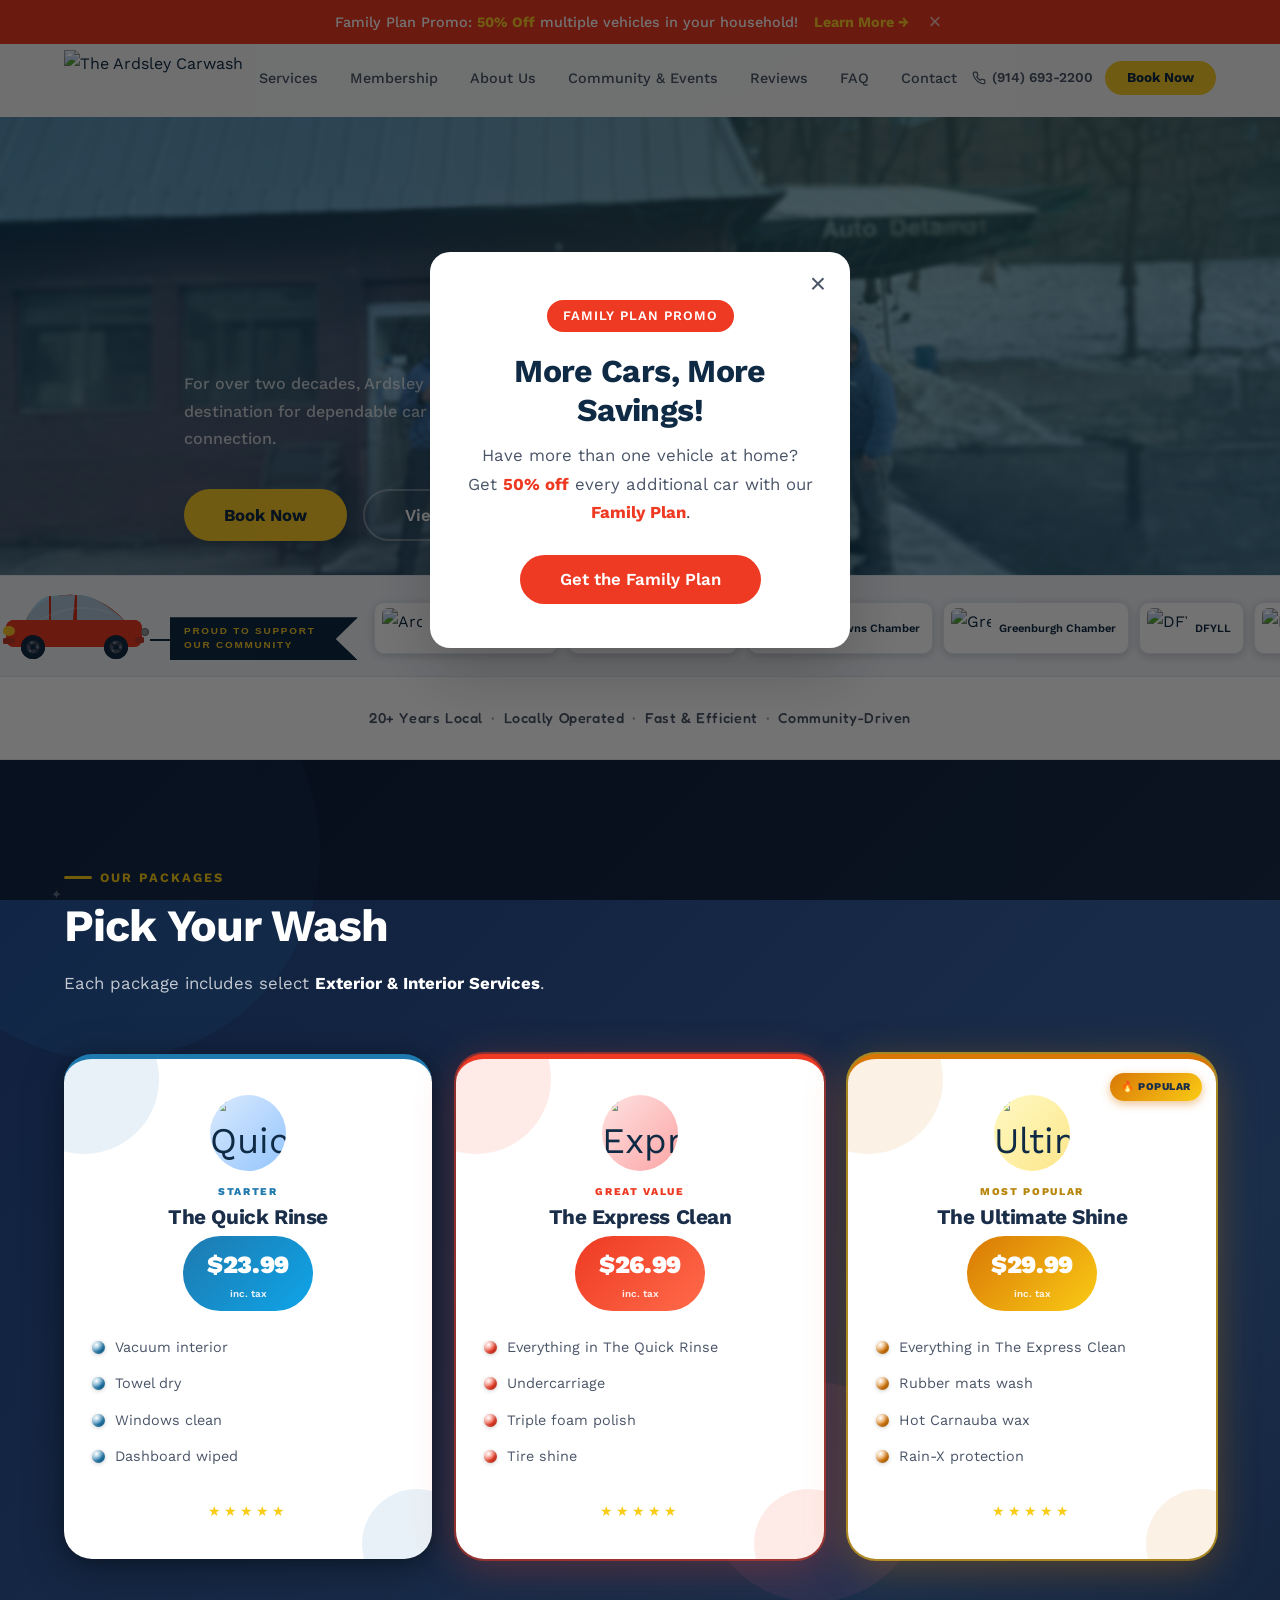
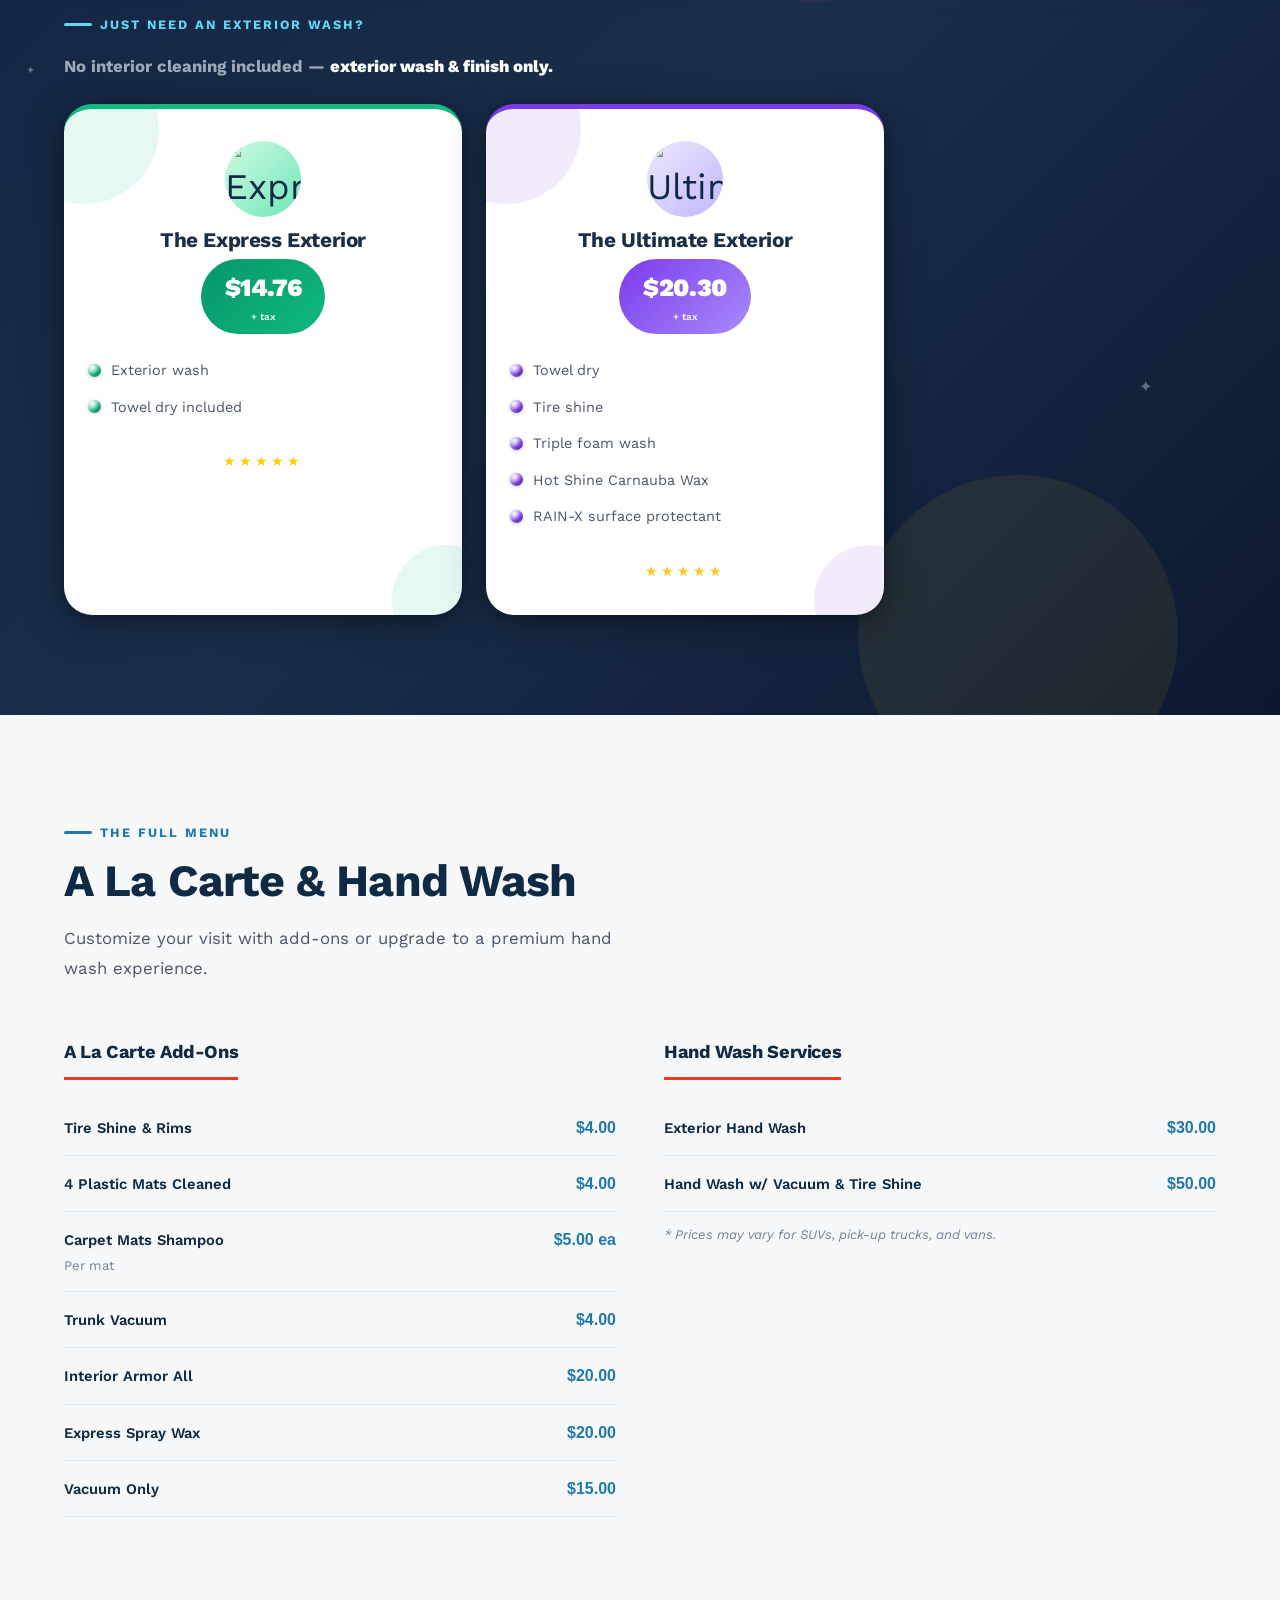
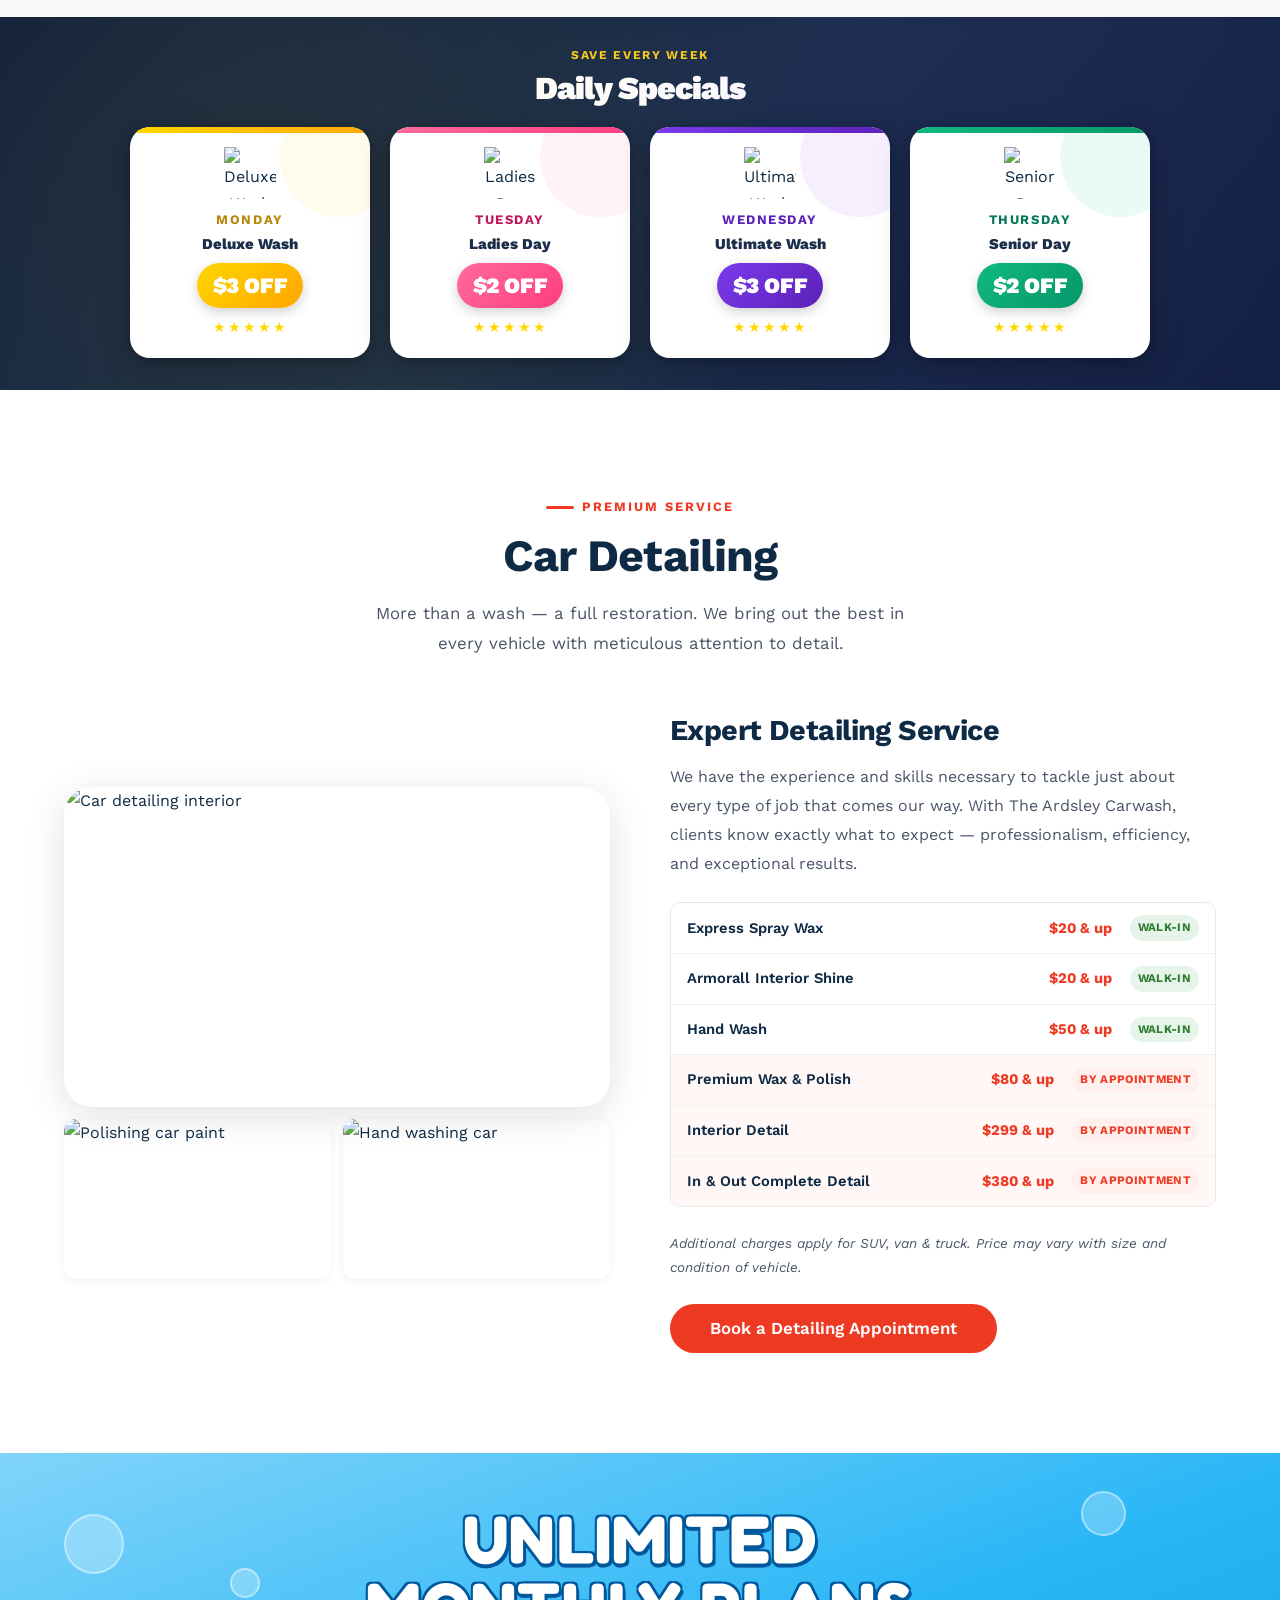
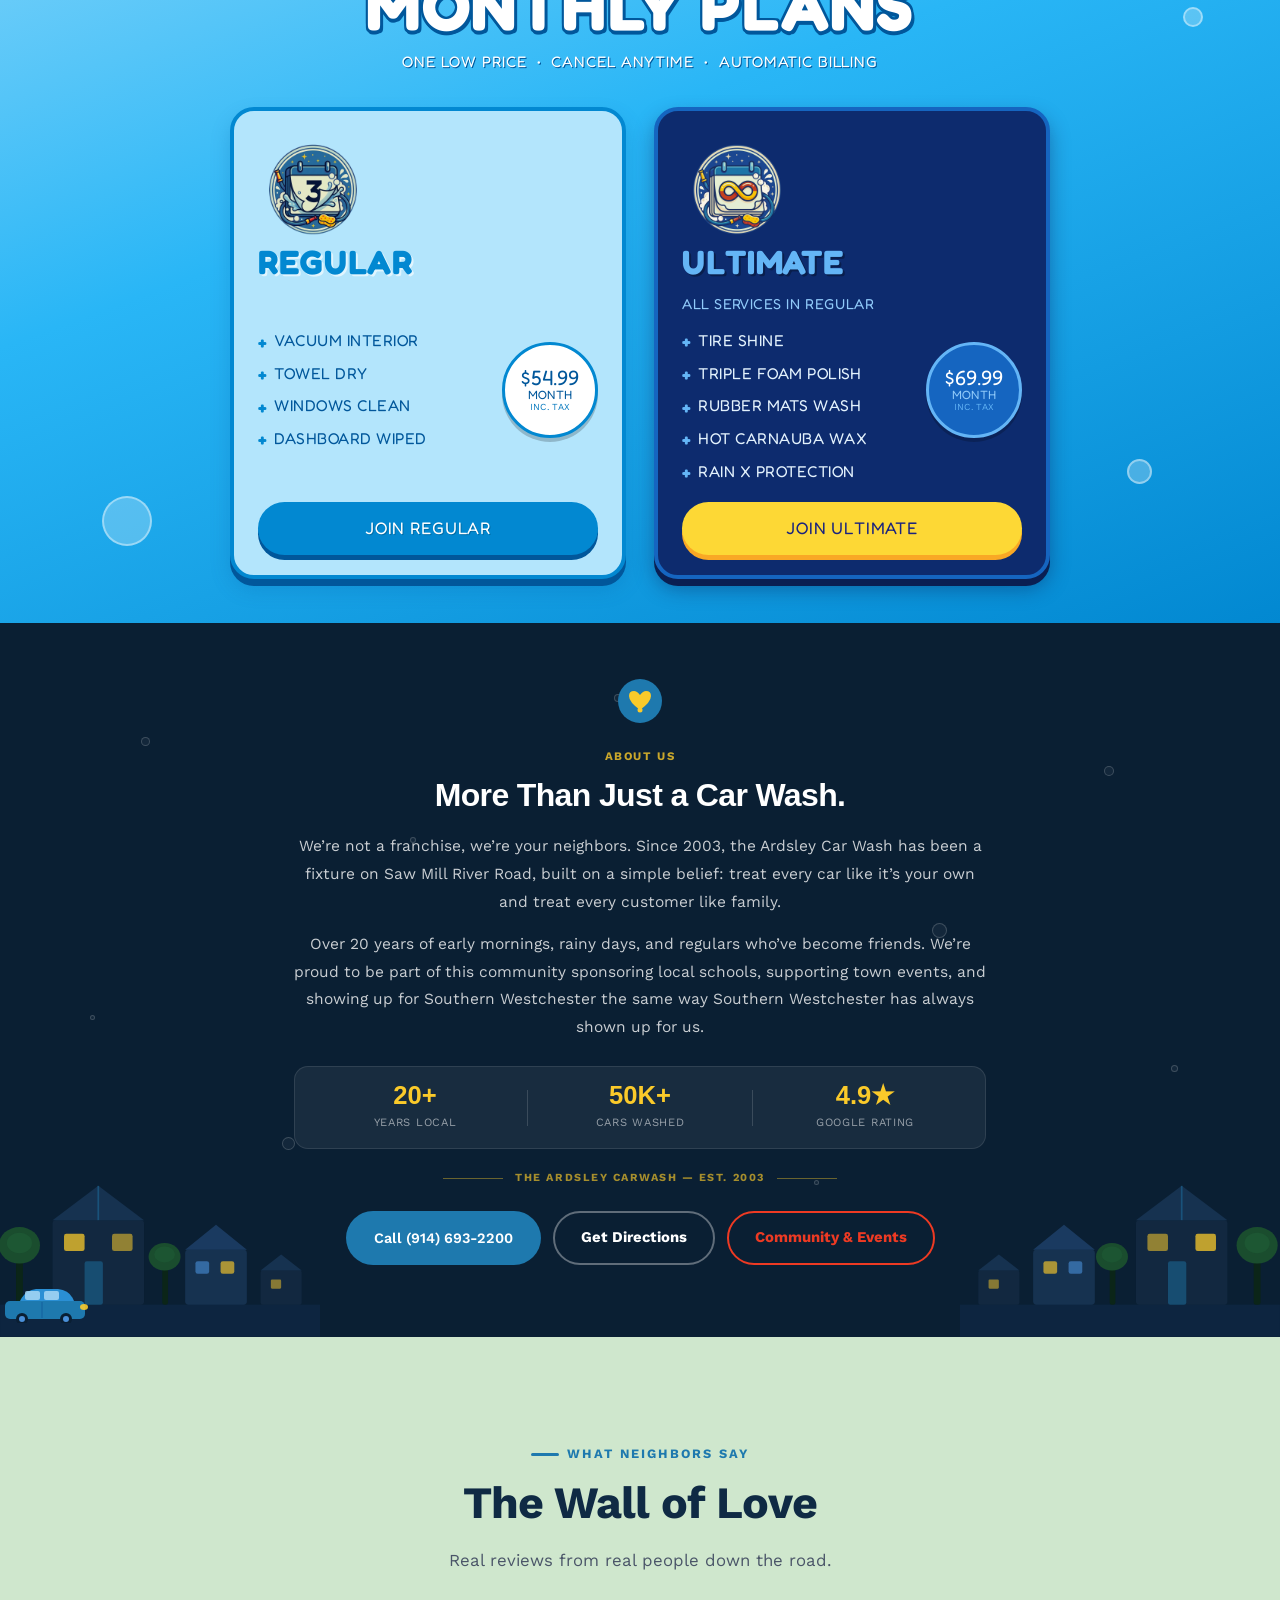
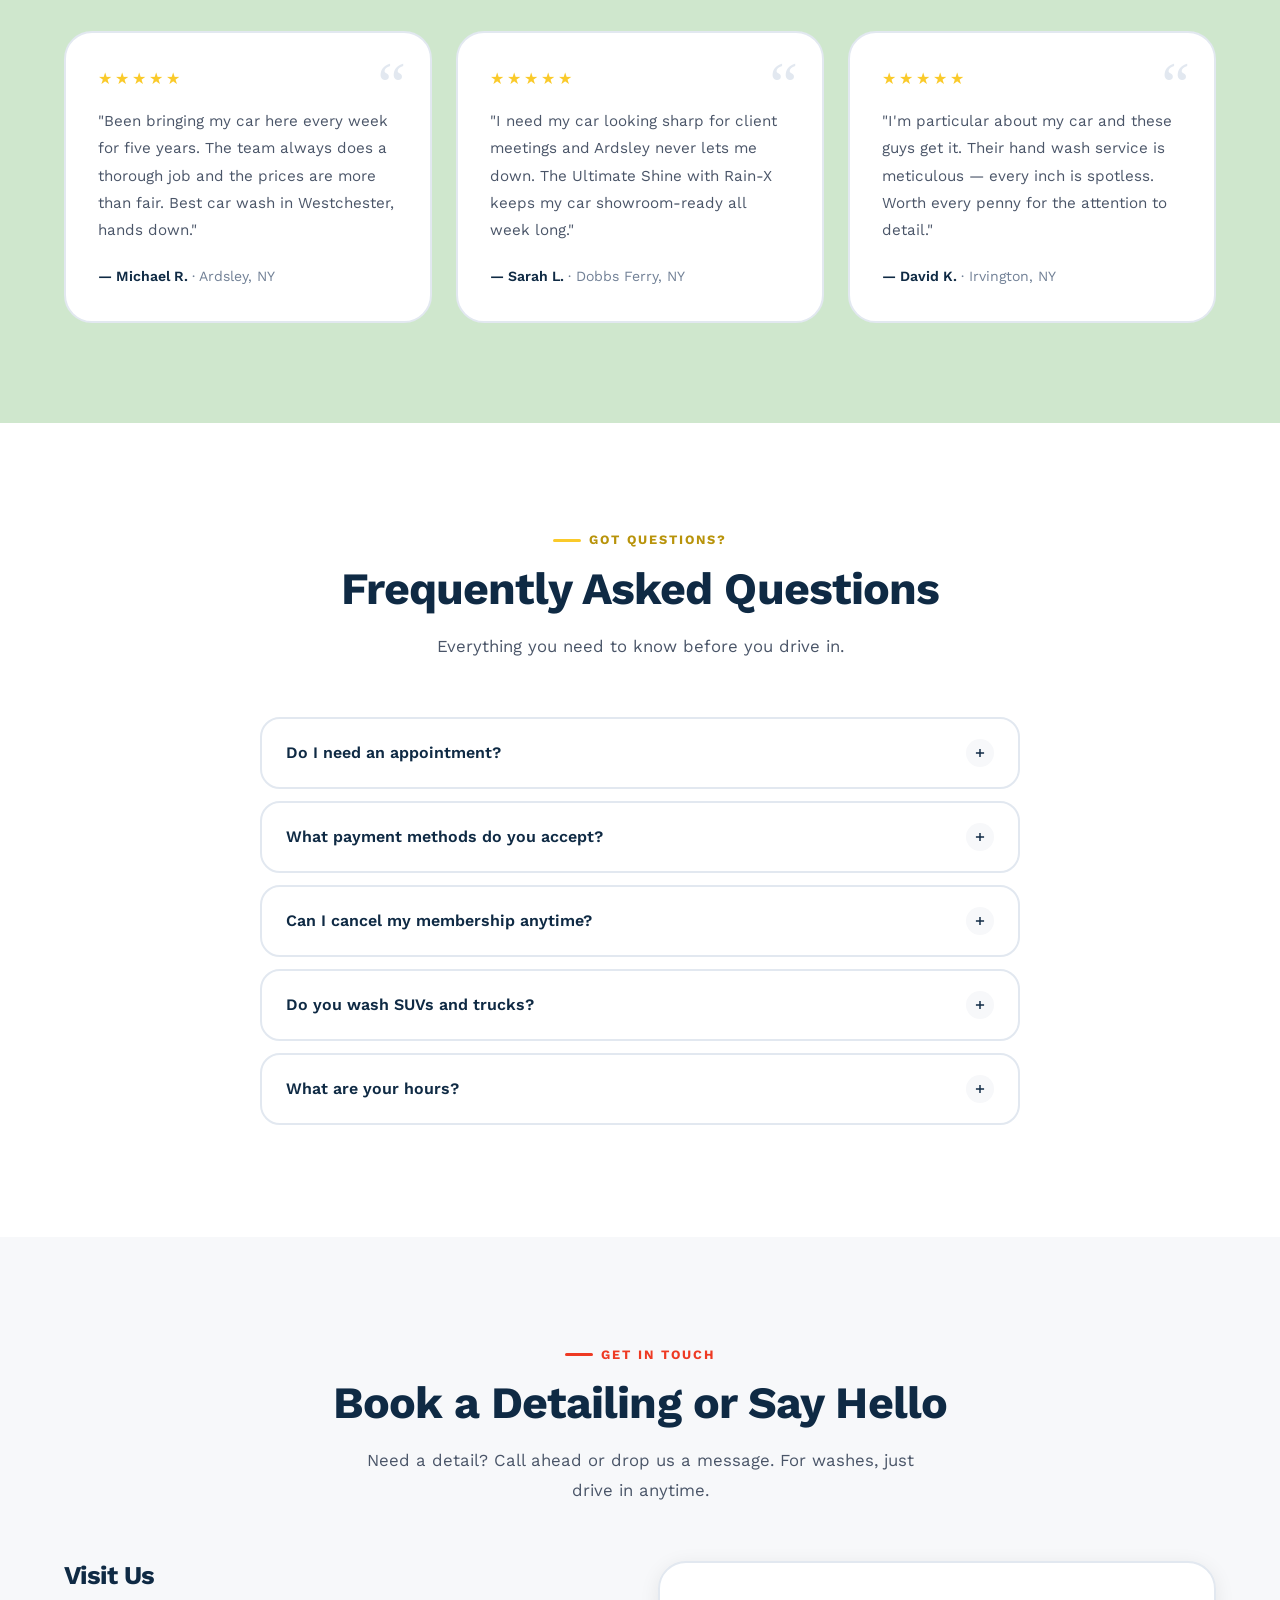
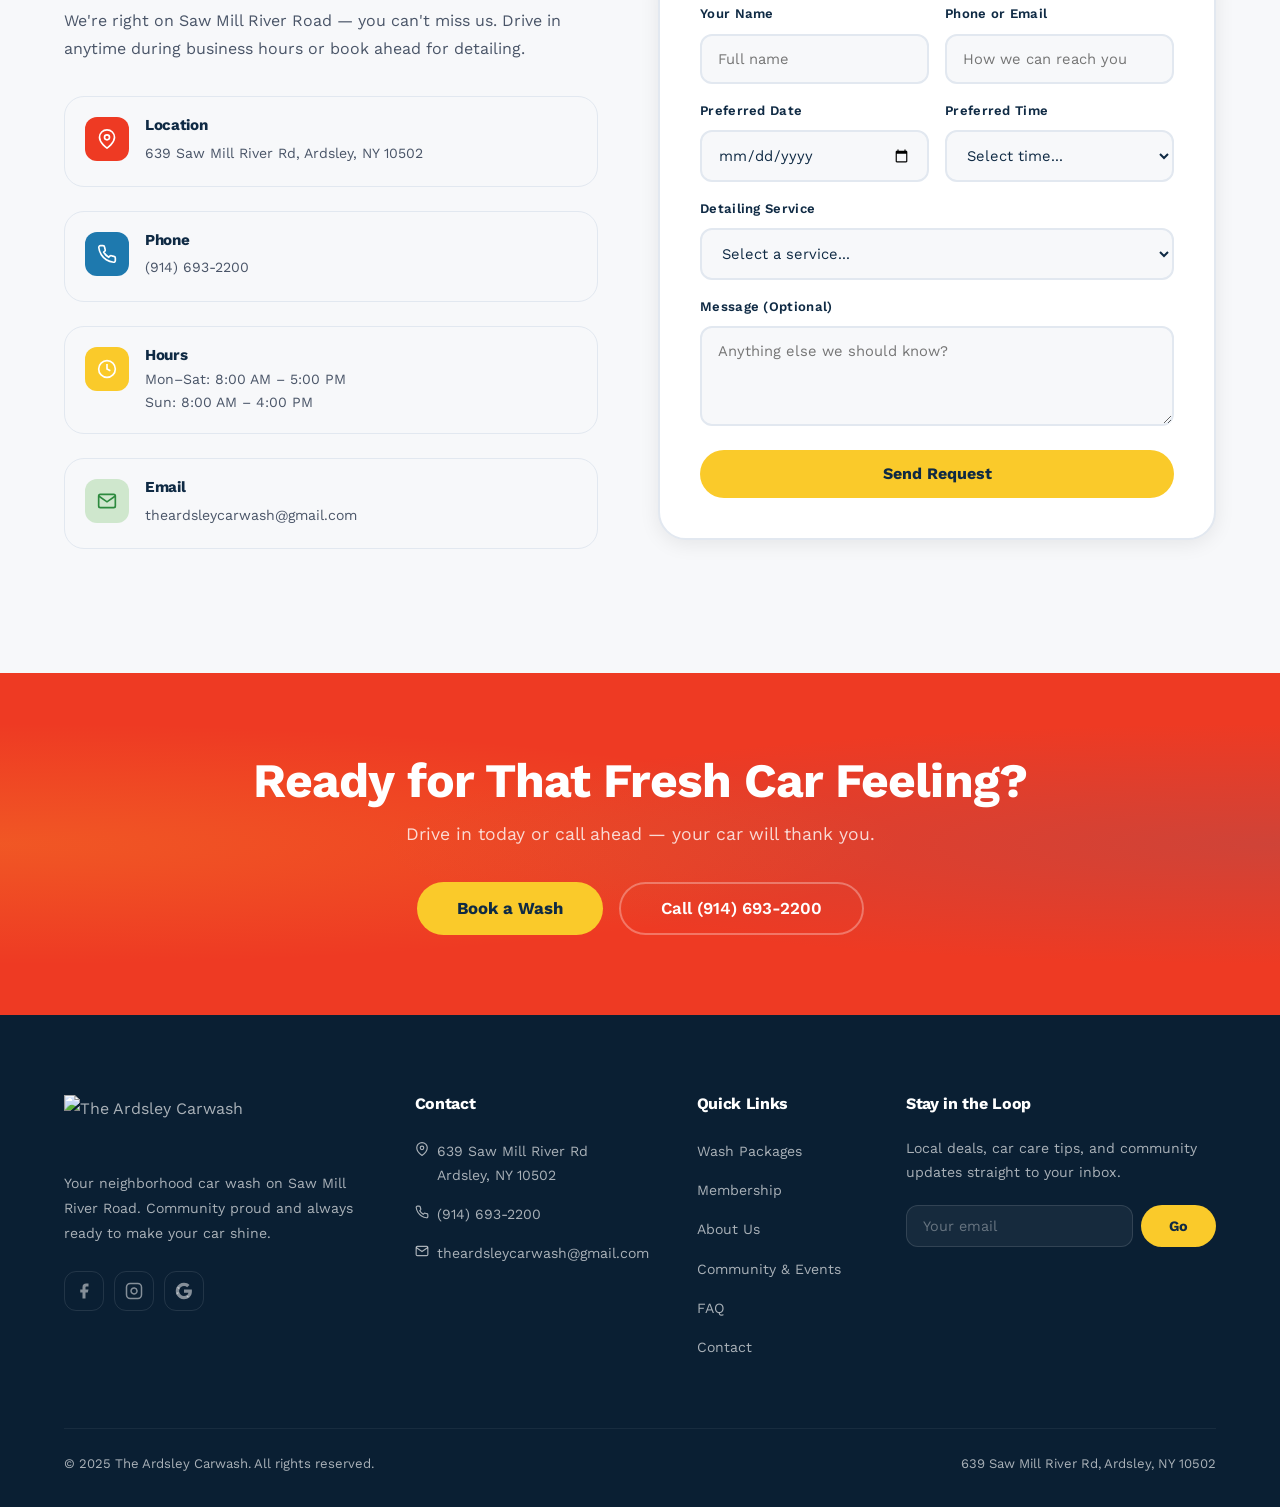
==== commit 2c4a1c60: "Adjust Membership section styling" ====
--- a/index.html
+++ b/index.html
@@ -581,22 +581,20 @@
           <img src="assets/icons/4/Regular Monthly Plan.png" alt="Regular Monthly Plan icon">
         </div>
         <h3 class="mc-card-title mc-card-title--regular" data-content-key="membership_regular_name">Regular</h3>
-        <ul class="mc-features mc-features--centered">
-          <li data-content-key="membership_regular_feat_1">Vacuum Interior</li>
-          <li data-content-key="membership_regular_feat_2">Towel Dry</li>
-          <li data-content-key="membership_regular_feat_3">Windows Clean</li>
-          <li data-content-key="membership_regular_feat_4">Dashboard Wiped</li>
-        </ul>
-        <div class="mc-card-bottom">
-          <div class="mc-card-footer">
-            <div class="mc-price-bubble mc-price-bubble--light">
-              <span class="mc-price" data-content-key="membership_regular_price">$54.99</span>
-              <span class="mc-price-label">Month</span>
-              <span class="mc-price-tax">Inc. Tax</span>
-            </div>
-          </div>
-          <a href="signup.html?plan=regular" class="mc-btn mc-btn--regular">Join Regular</a>
-        </div>
+        <div class="mc-card-middle">
+          <ul class="mc-features">
+            <li data-content-key="membership_regular_feat_1">Vacuum Interior</li>
+            <li data-content-key="membership_regular_feat_2">Towel Dry</li>
+            <li data-content-key="membership_regular_feat_3">Windows Clean</li>
+            <li data-content-key="membership_regular_feat_4">Dashboard Wiped</li>
+          </ul>
+          <div class="mc-price-bubble mc-price-bubble--light">
+            <span class="mc-price" data-content-key="membership_regular_price">$54.99</span>
+            <span class="mc-price-label">Month</span>
+            <span class="mc-price-tax">Inc. Tax</span>
+          </div>
+        </div>
+        <a href="signup.html?plan=regular" class="mc-btn mc-btn--regular">Join Regular</a>
       </div>
 
       <!-- ULTIMATE -->
@@ -605,26 +603,24 @@
           <img src="assets/icons/4/Ultimate Monthly Plan.png" alt="Ultimate Monthly Plan icon">
         </div>
         <h3 class="mc-card-title mc-card-title--ultimate" data-content-key="membership_ultimate_name">Ultimate</h3>
-        <div class="mc-features--centered">
-          <p class="mc-includes" data-content-key="membership_ultimate_includes">All Services in Regular</p>
-          <ul class="mc-features mc-features--ultimate">
-            <li data-content-key="membership_ultimate_feat_1">Tire Shine</li>
-            <li data-content-key="membership_ultimate_feat_2">Triple Foam Polish</li>
-            <li data-content-key="membership_ultimate_feat_3">Rubber Mats Wash</li>
-            <li data-content-key="membership_ultimate_feat_4">Hot Carnauba Wax</li>
-            <li data-content-key="membership_ultimate_feat_5">Rain X Protection</li>
-          </ul>
-        </div>
-        <div class="mc-card-bottom">
-          <div class="mc-card-footer">
-            <div class="mc-price-bubble mc-price-bubble--dark">
-              <span class="mc-price" data-content-key="membership_ultimate_price">$69.99</span>
-              <span class="mc-price-label">Month</span>
-              <span class="mc-price-tax">Inc. Tax</span>
-            </div>
-          </div>
-          <a href="signup.html?plan=ultimate" class="mc-btn mc-btn--ultimate">Join Ultimate</a>
-        </div>
+        <div class="mc-card-middle">
+          <div>
+            <p class="mc-includes" data-content-key="membership_ultimate_includes">All Services in Regular</p>
+            <ul class="mc-features mc-features--ultimate">
+              <li data-content-key="membership_ultimate_feat_1">Tire Shine</li>
+              <li data-content-key="membership_ultimate_feat_2">Triple Foam Polish</li>
+              <li data-content-key="membership_ultimate_feat_3">Rubber Mats Wash</li>
+              <li data-content-key="membership_ultimate_feat_4">Hot Carnauba Wax</li>
+              <li data-content-key="membership_ultimate_feat_5">Rain X Protection</li>
+            </ul>
+          </div>
+          <div class="mc-price-bubble mc-price-bubble--dark">
+            <span class="mc-price" data-content-key="membership_ultimate_price">$69.99</span>
+            <span class="mc-price-label">Month</span>
+            <span class="mc-price-tax">Inc. Tax</span>
+          </div>
+        </div>
+        <a href="signup.html?plan=ultimate" class="mc-btn mc-btn--ultimate">Join Ultimate</a>
       </div>
 
     </div><!-- /mc-grid -->
--- a/css/style.css
+++ b/css/style.css
@@ -1886,16 +1886,12 @@
 .mc-card--ultimate .mc-features li { color: #E3F2FD; }
 .mc-card--ultimate .mc-features li::before { color: #64B5F6; }
 
-.mc-card-bottom {
-  display: flex;
-  flex-direction: column;
-  gap: 16px;
-  width: 100%;
-}
-
-.mc-card-footer {
-  display: flex;
-  justify-content: flex-end;
+.mc-card-middle {
+  flex: 1;
+  display: flex;
+  align-items: center;
+  justify-content: space-between;
+  gap: 12px;
   width: 100%;
 }
 
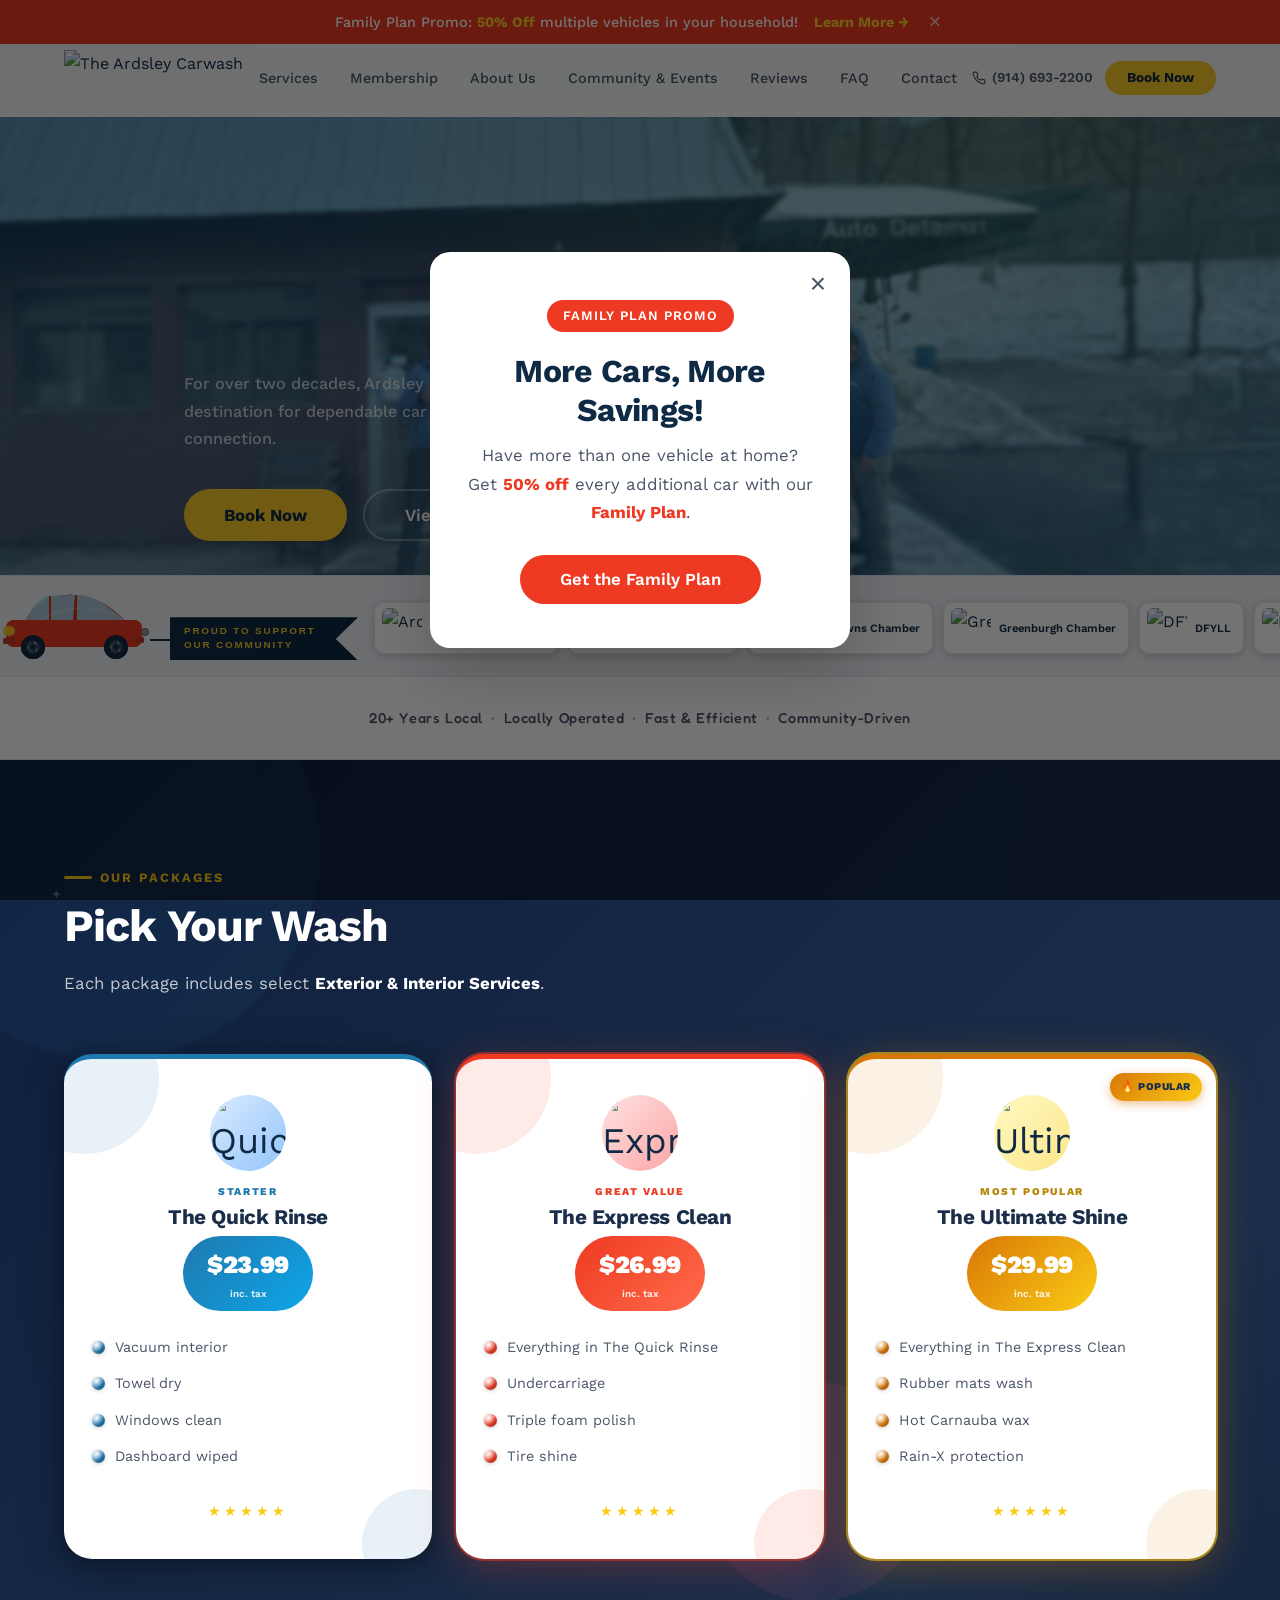
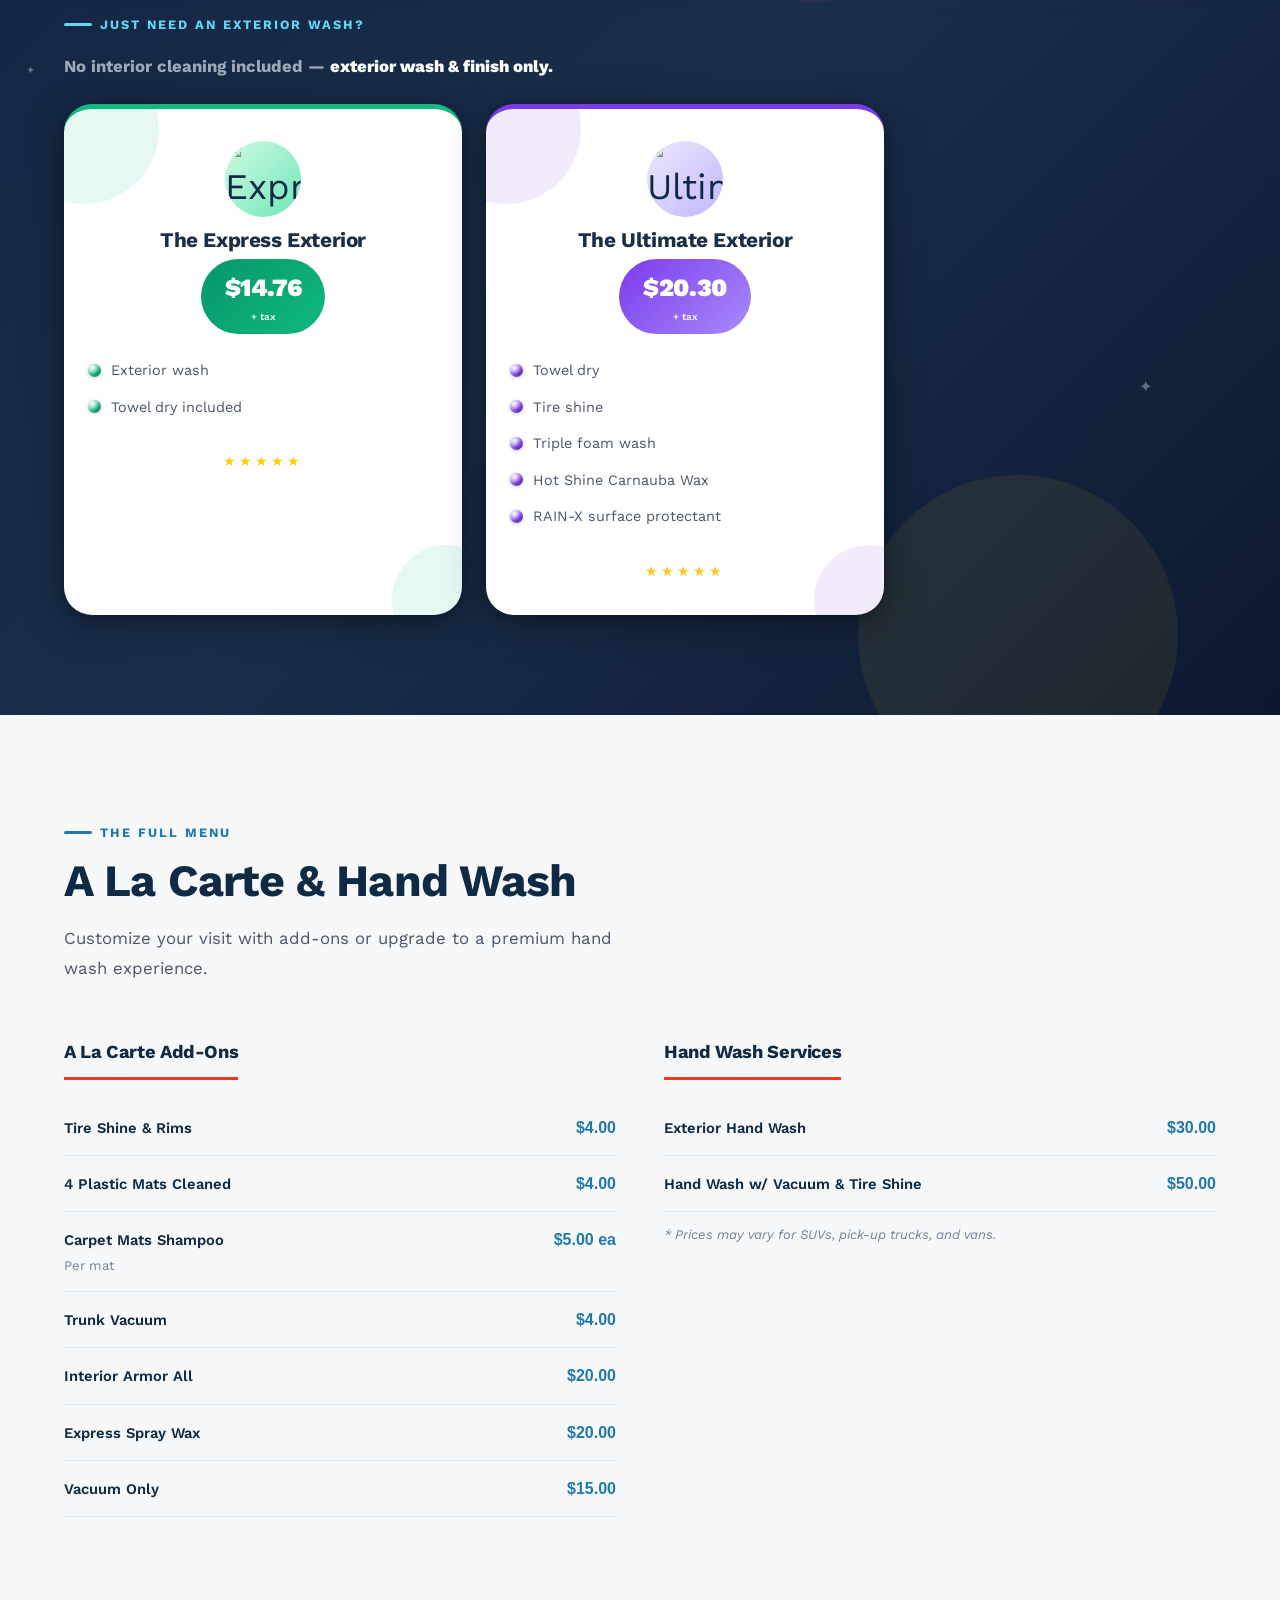
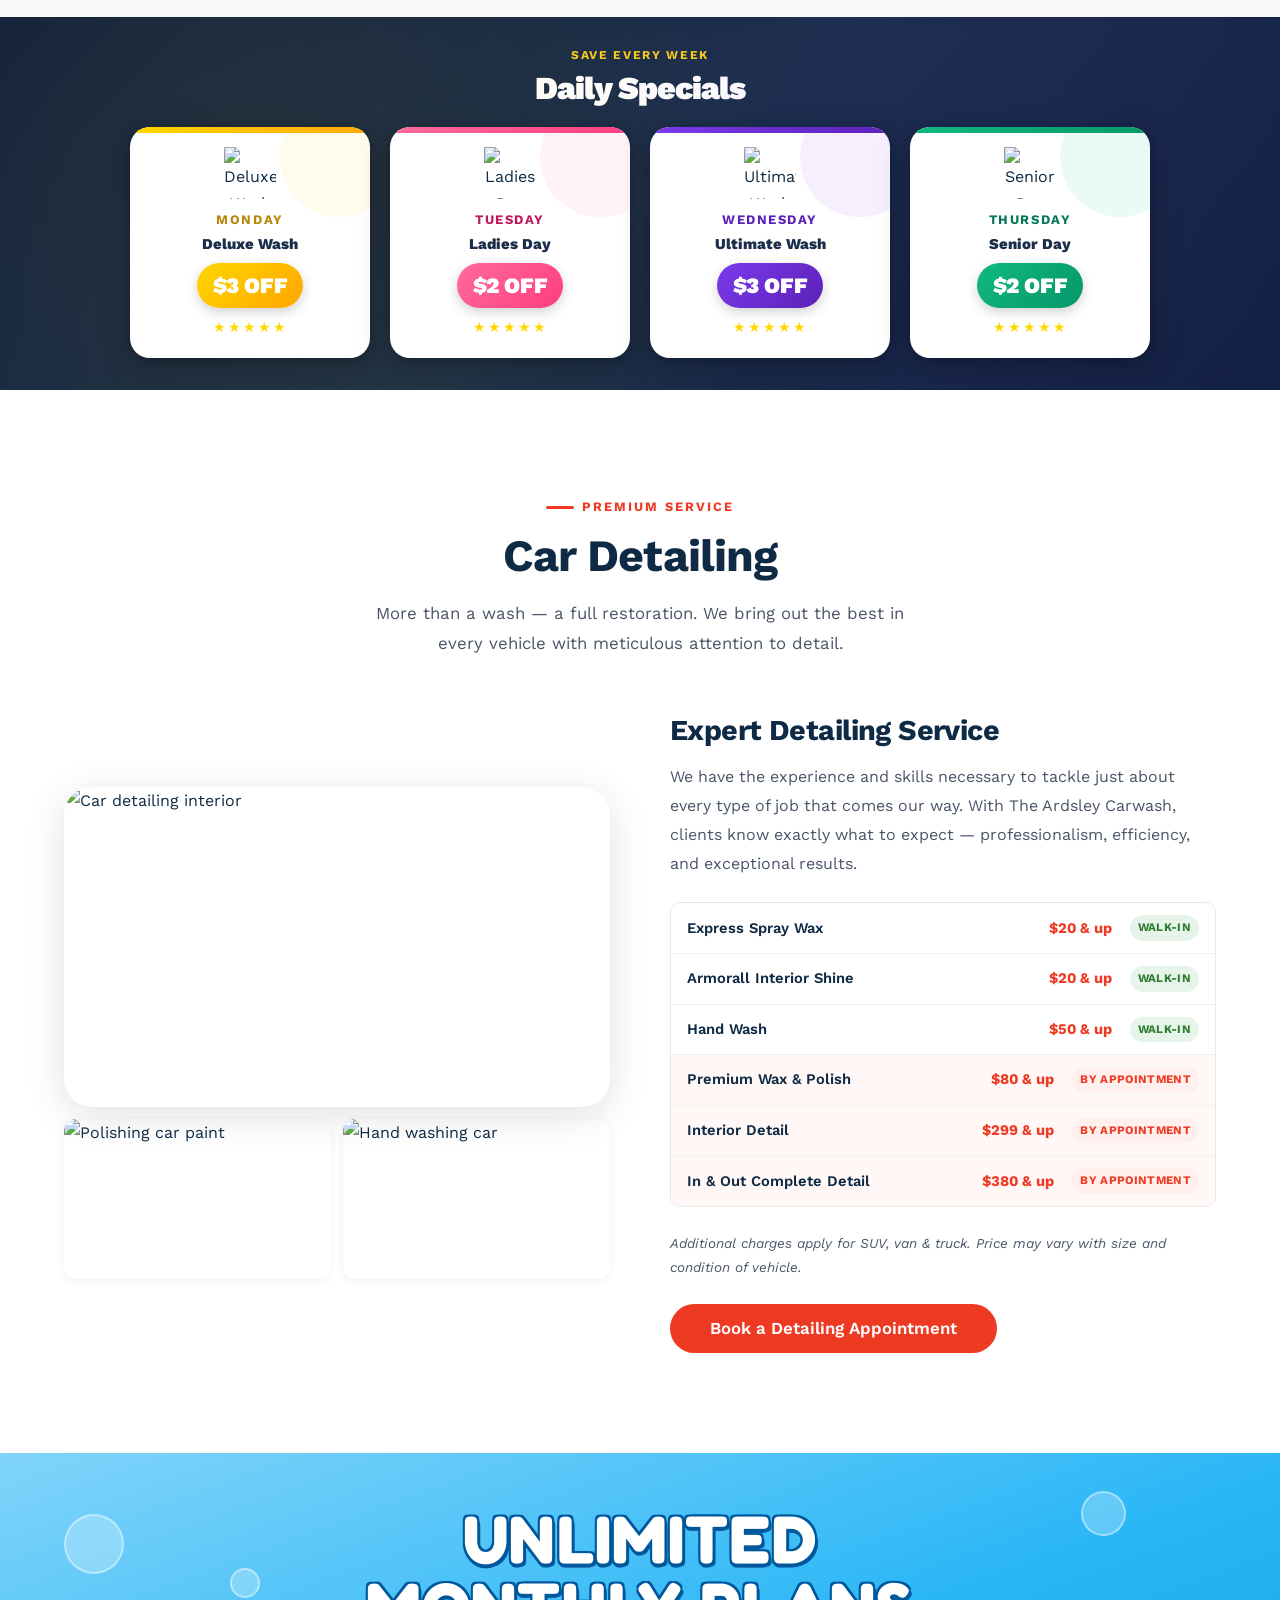
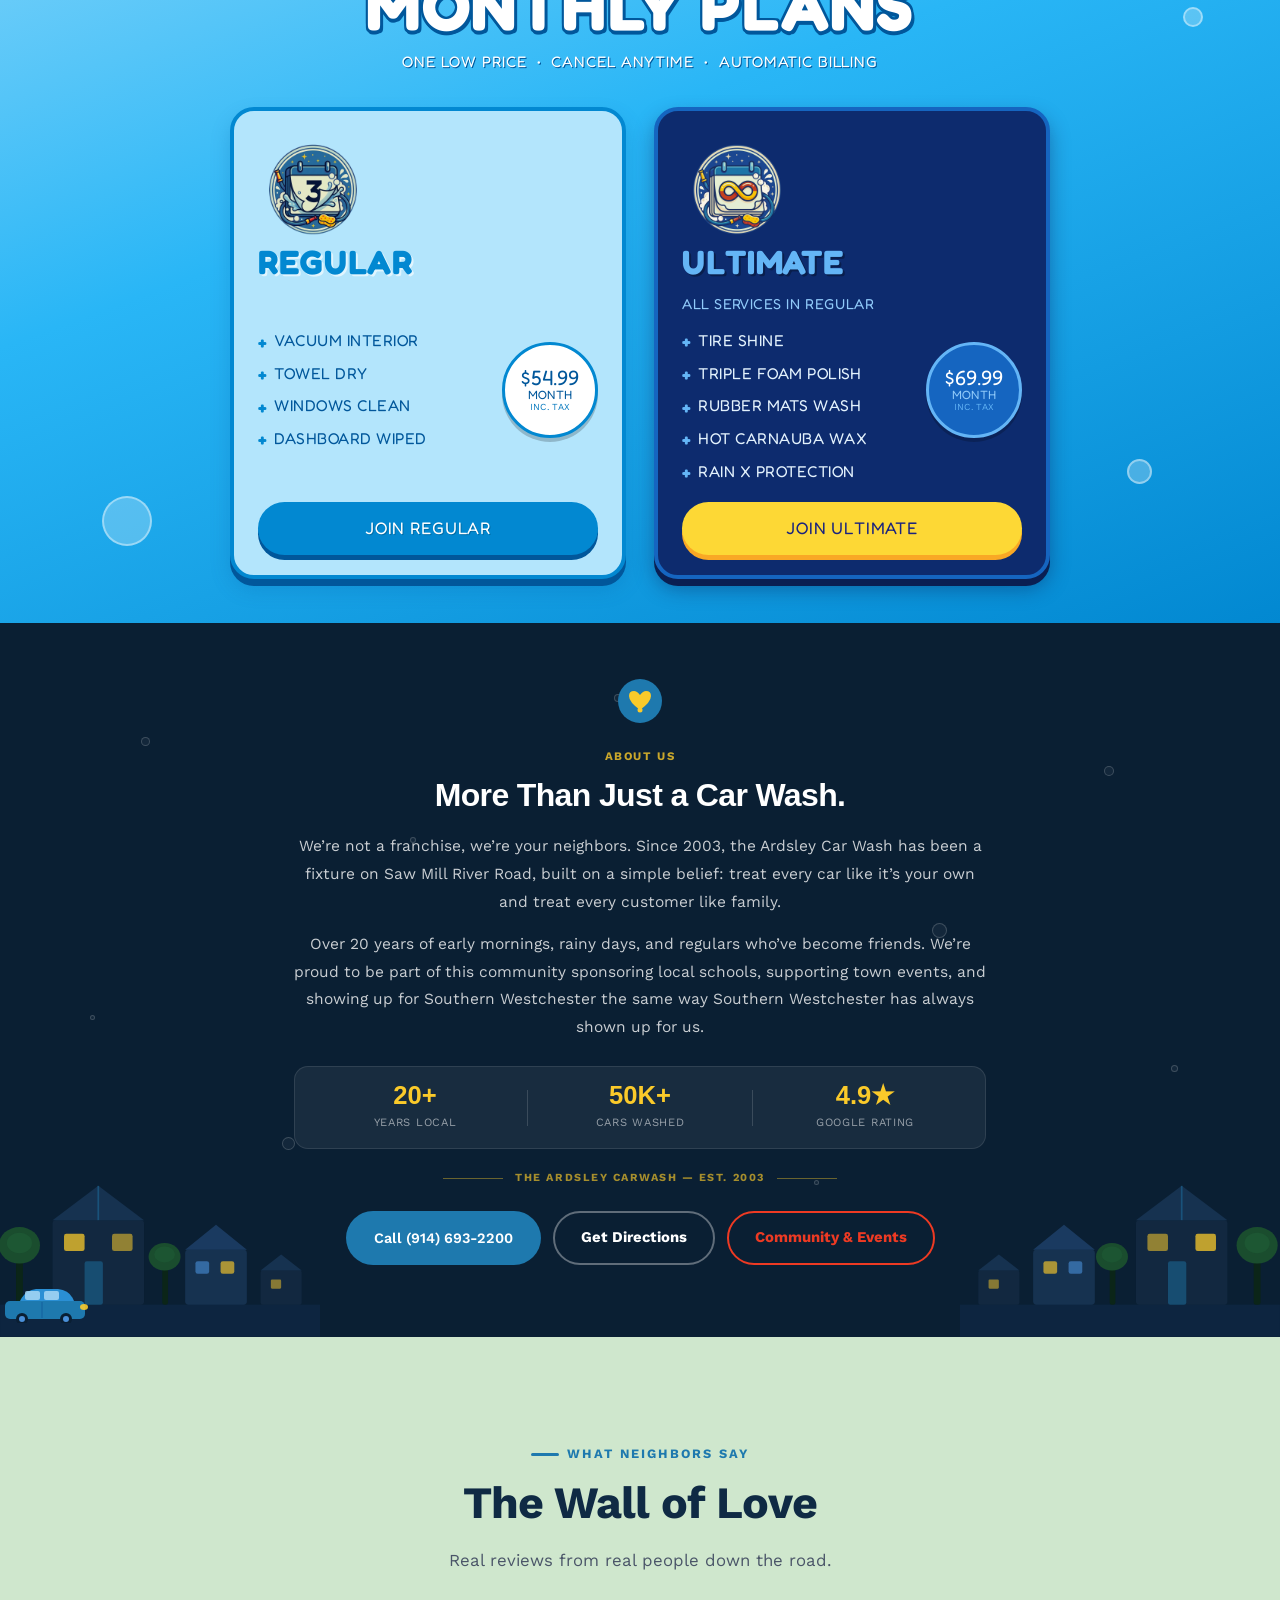
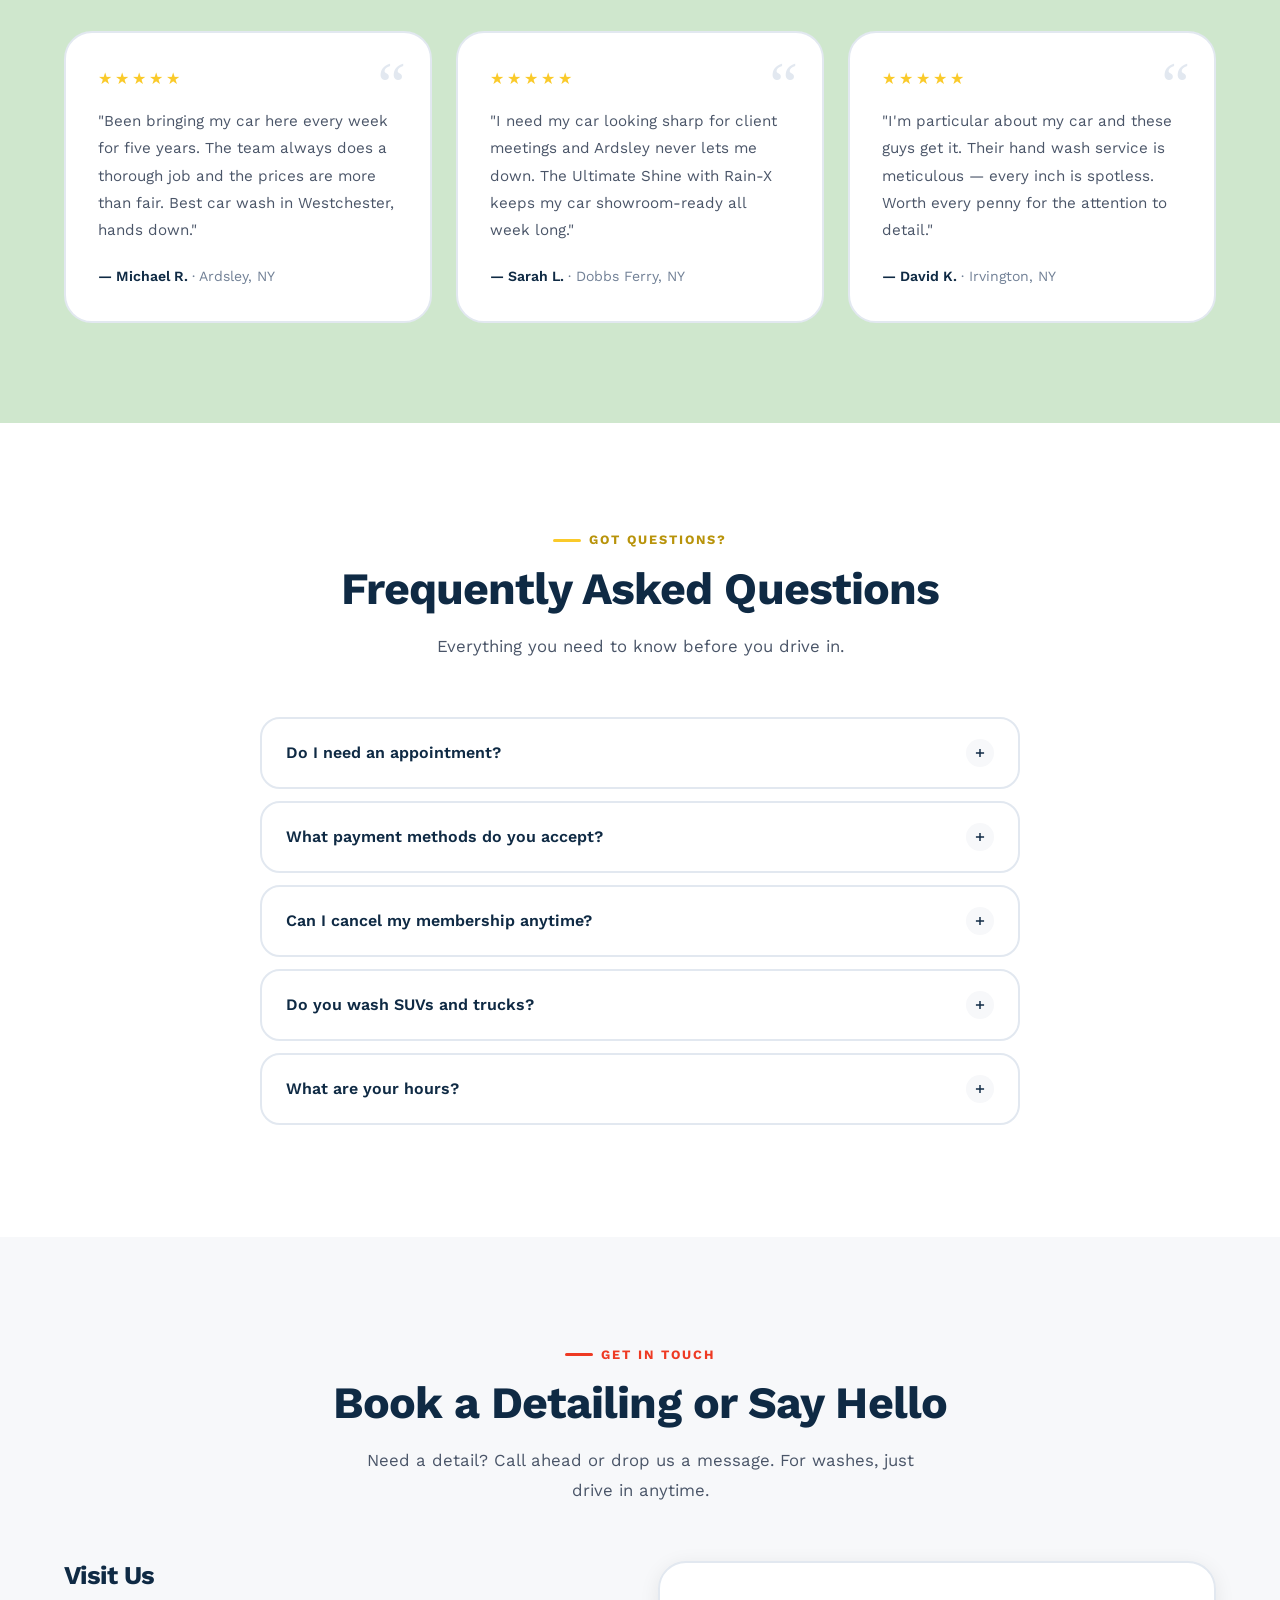
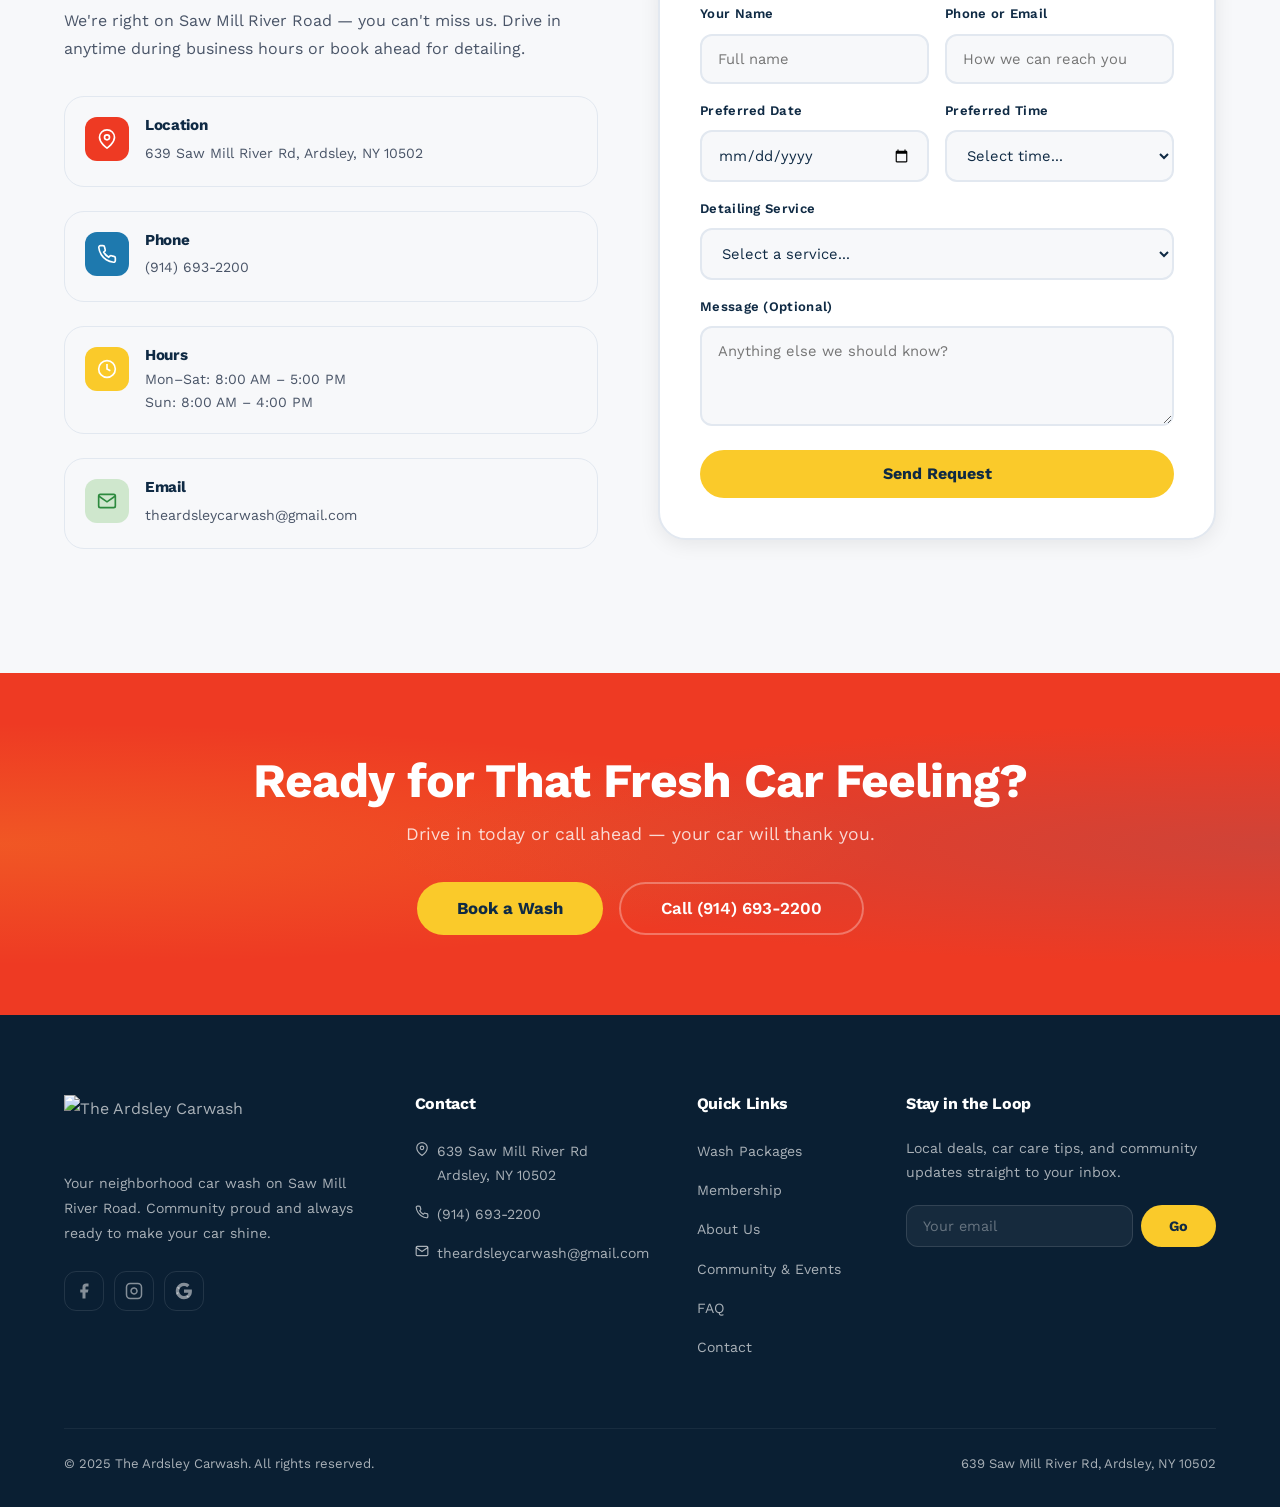
==== commit 4a6e7b08: "Add widget modal" ====
--- a/index.html
+++ b/index.html
@@ -1064,6 +1064,9 @@
   </div>
 </div>
 
+<!-- ========== ANNOUNCEMENT WIDGET ========== -->
+<div id="annWidget" class="ann-widget hidden" role="dialog" aria-modal="true" aria-label="Announcement"></div>
+
 <!-- ========== SCRIPTS ========== -->
 <script src="https://cdn.jsdelivr.net/npm/@emailjs/browser@4/dist/email.min.js"></script>
 <script src="js/config.js"></script>
--- a/css/style.css
+++ b/css/style.css
@@ -2941,6 +2941,120 @@
 .text-center { text-align: center; }
 .text-red { color: var(--red); }
 .text-blue { color: var(--blue); }
+/* ===== ANNOUNCEMENT WIDGET (floating popup) ===== */
+.ann-widget {
+  position: fixed;
+  bottom: 28px;
+  right: 28px;
+  z-index: 9000;
+  width: 300px;
+  background: #fff;
+  border-radius: 20px;
+  box-shadow: 0 12px 48px rgba(0, 0, 0, 0.18), 0 2px 8px rgba(0, 0, 0, 0.08);
+  padding: 28px 22px 22px;
+  display: flex;
+  flex-direction: column;
+  align-items: center;
+  gap: 10px;
+  text-align: center;
+  /* slide-up entrance */
+  transform: translateY(20px);
+  opacity: 0;
+  transition: transform 0.35s cubic-bezier(0.34, 1.3, 0.64, 1), opacity 0.3s ease;
+}
+.ann-widget.visible {
+  transform: translateY(0);
+  opacity: 1;
+}
+.ann-widget.hidden {
+  display: none;
+}
+
+/* Close button */
+.ann-widget-x {
+  position: absolute;
+  top: 12px;
+  right: 14px;
+  background: none;
+  border: none;
+  color: #bbb;
+  font-size: 1.15rem;
+  line-height: 1;
+  cursor: pointer;
+  padding: 2px 4px;
+  border-radius: 50%;
+  transition: color 0.15s, background 0.15s;
+}
+.ann-widget-x:hover { color: #555; background: #f0f0f0; }
+
+/* Icon */
+.ann-widget-icon {
+  font-size: 2.8rem;
+  line-height: 1;
+}
+.ann-widget-icon img {
+  width: 60px;
+  height: 60px;
+  object-fit: contain;
+  border-radius: 8px;
+}
+
+/* Heading */
+.ann-widget-heading {
+  font-size: 1rem;
+  font-weight: 700;
+  color: var(--navy);
+  margin: 0;
+  line-height: 1.3;
+}
+
+/* Body text */
+.ann-widget-body {
+  font-size: 0.875rem;
+  color: var(--slate);
+  line-height: 1.65;
+  margin: 0;
+}
+.ann-widget-body a {
+  color: var(--navy);
+  text-decoration: underline;
+}
+
+/* Video player */
+.ann-widget-video {
+  width: 100%;
+  aspect-ratio: 16 / 9;
+  border-radius: 10px;
+  overflow: hidden;
+  background: #000;
+}
+.ann-widget-video iframe {
+  width: 100%;
+  height: 100%;
+  border: none;
+  display: block;
+}
+
+/* CTA button — style locked, only label/link change */
+.ann-widget-btn {
+  display: block;
+  width: 100%;
+  background: var(--navy);
+  color: var(--yellow);
+  border: none;
+  border-radius: 999px;
+  padding: 12px 24px;
+  font-size: 0.9rem;
+  font-weight: 700;
+  font-family: var(--font-body);
+  letter-spacing: 0.02em;
+  cursor: pointer;
+  text-decoration: none;
+  margin-top: 4px;
+  transition: background 0.15s;
+}
+.ann-widget-btn:hover { background: #243d73; color: var(--yellow); }
+
 .text-yellow { color: var(--yellow); }
 .mt-8 { margin-top: 8px; }
 .mt-16 { margin-top: 16px; }
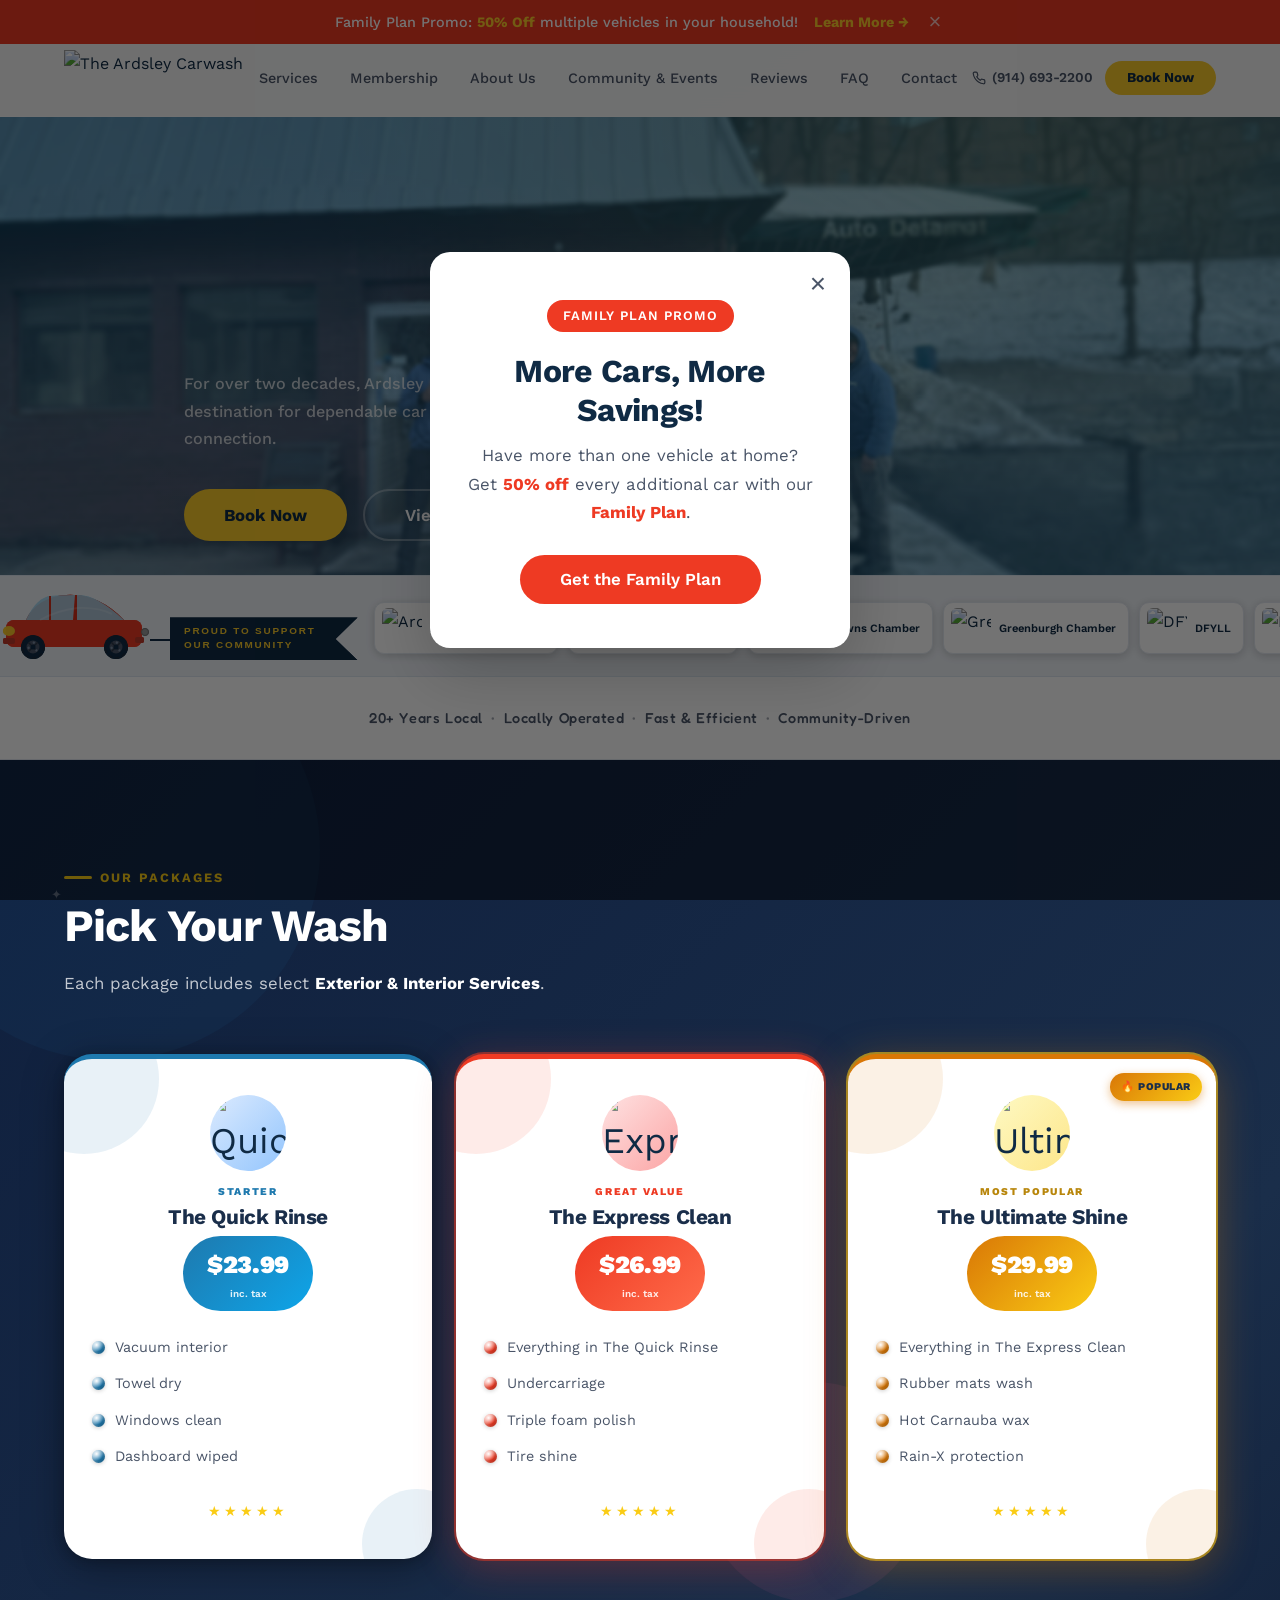
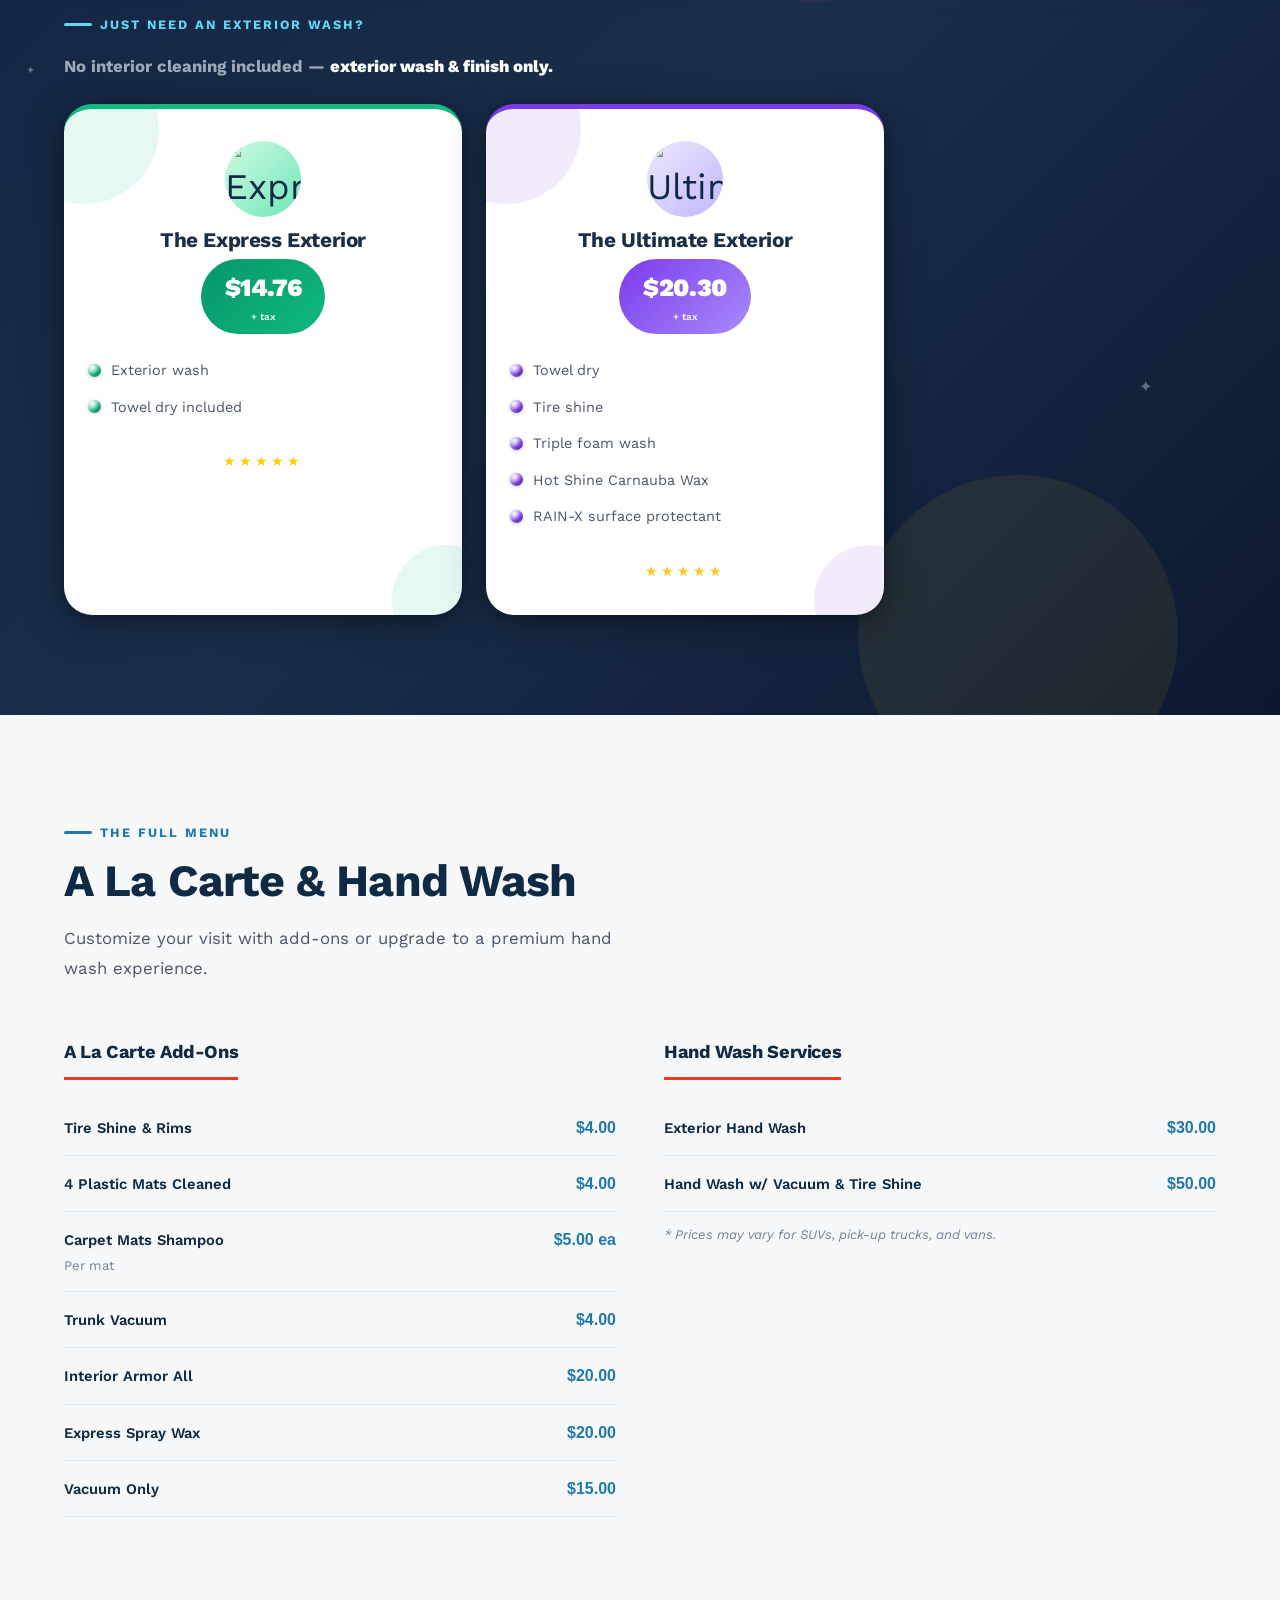
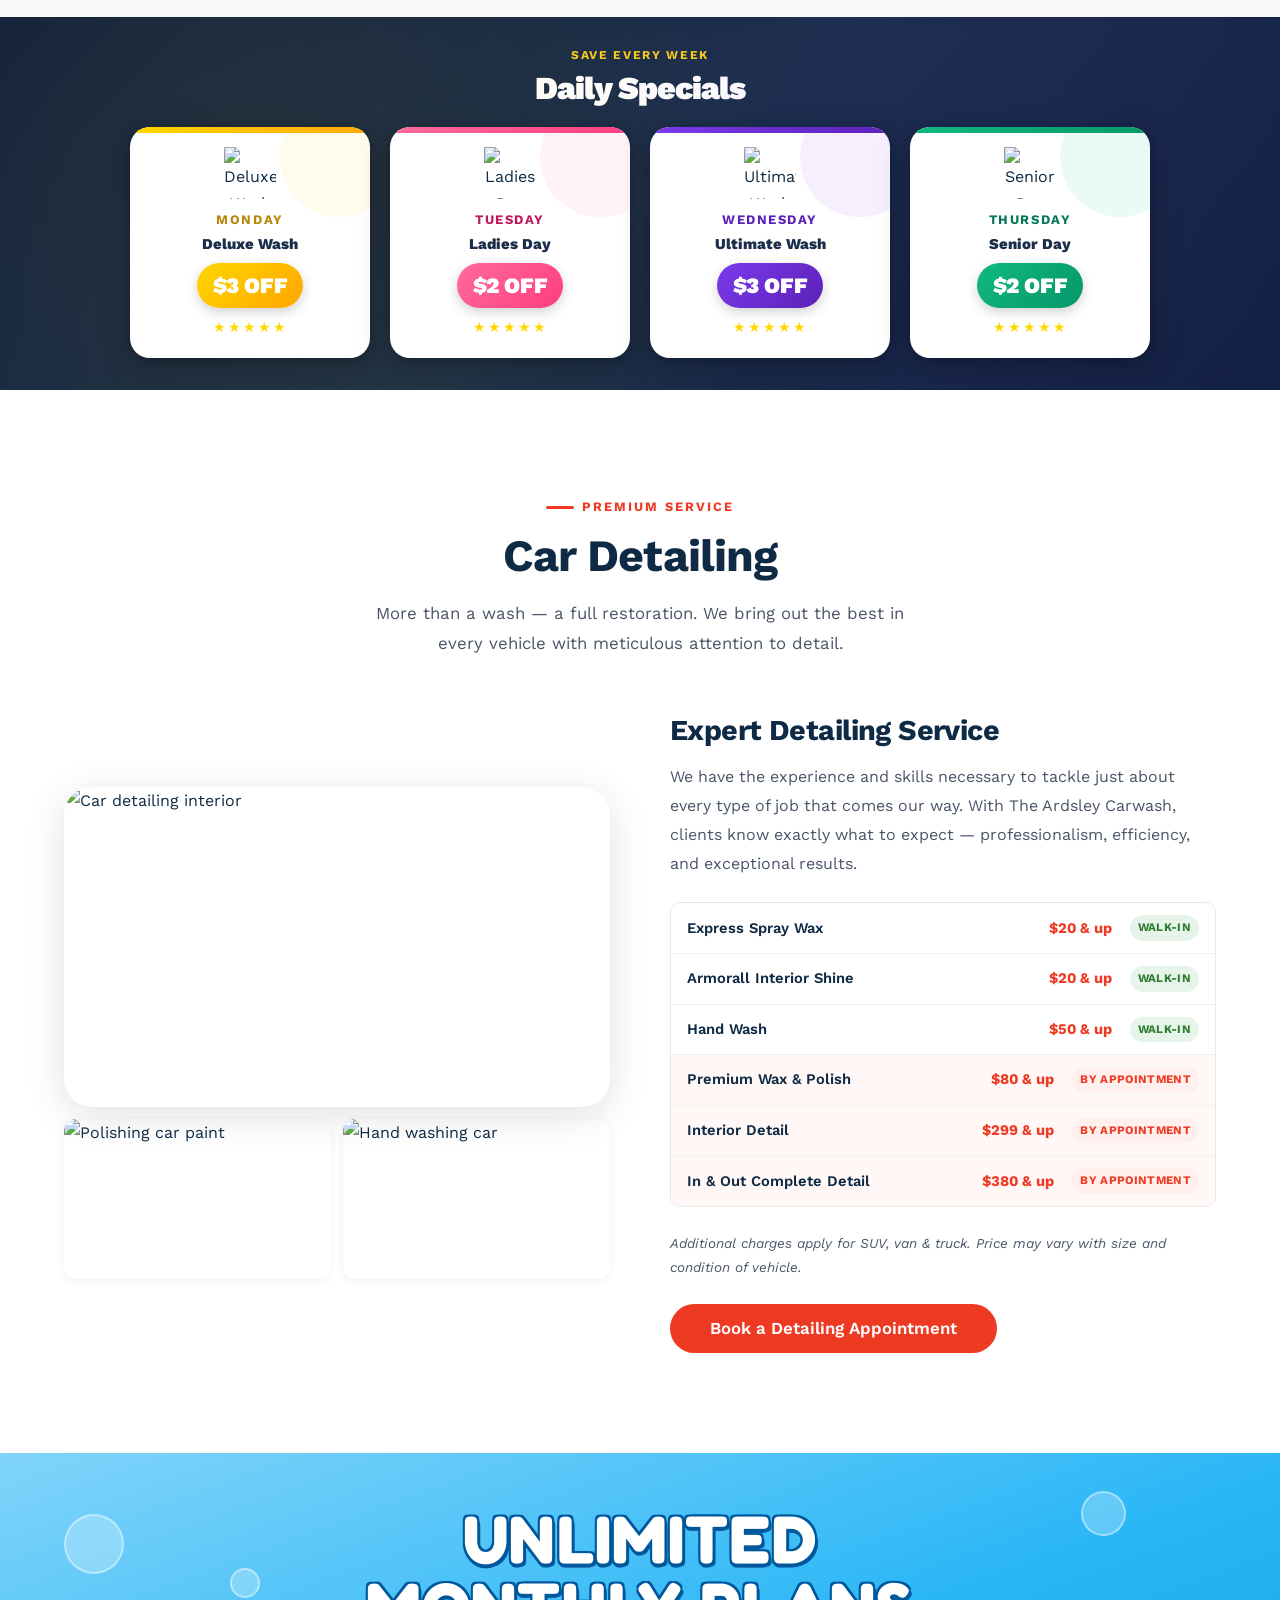
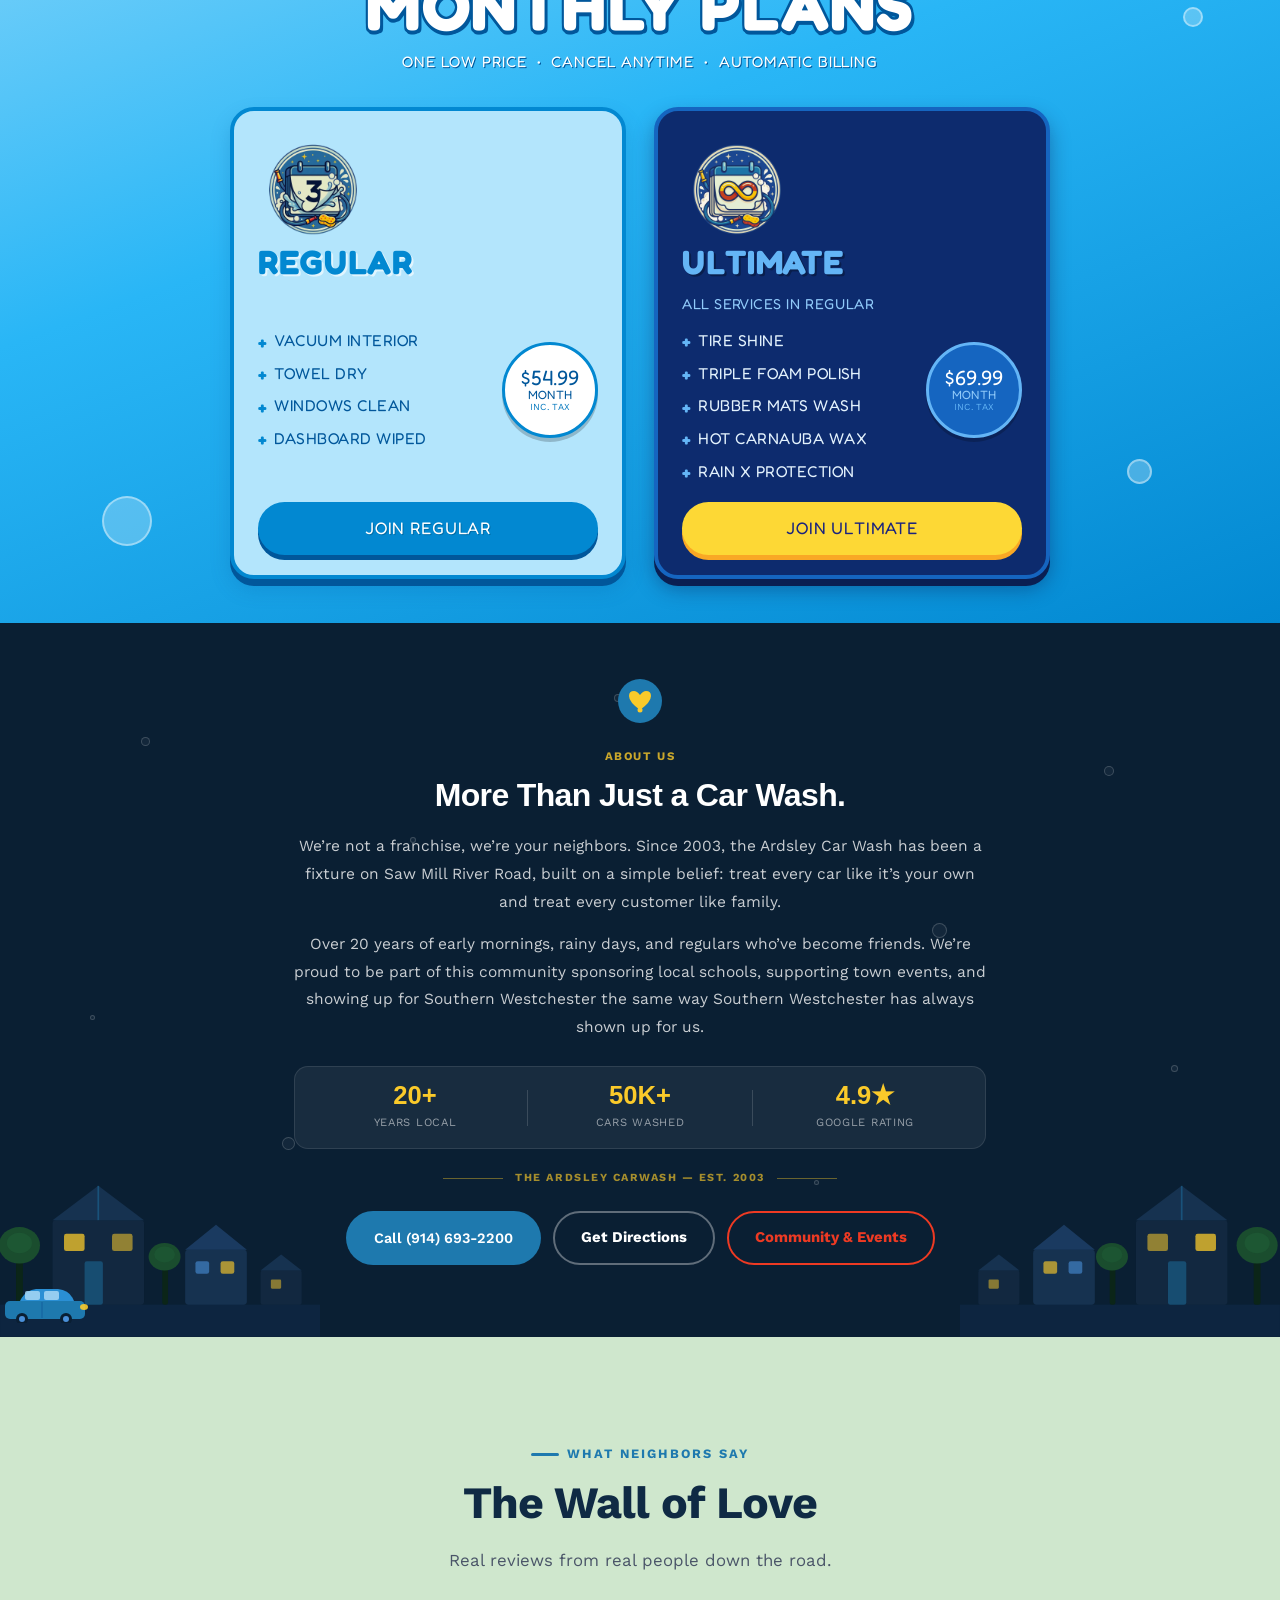
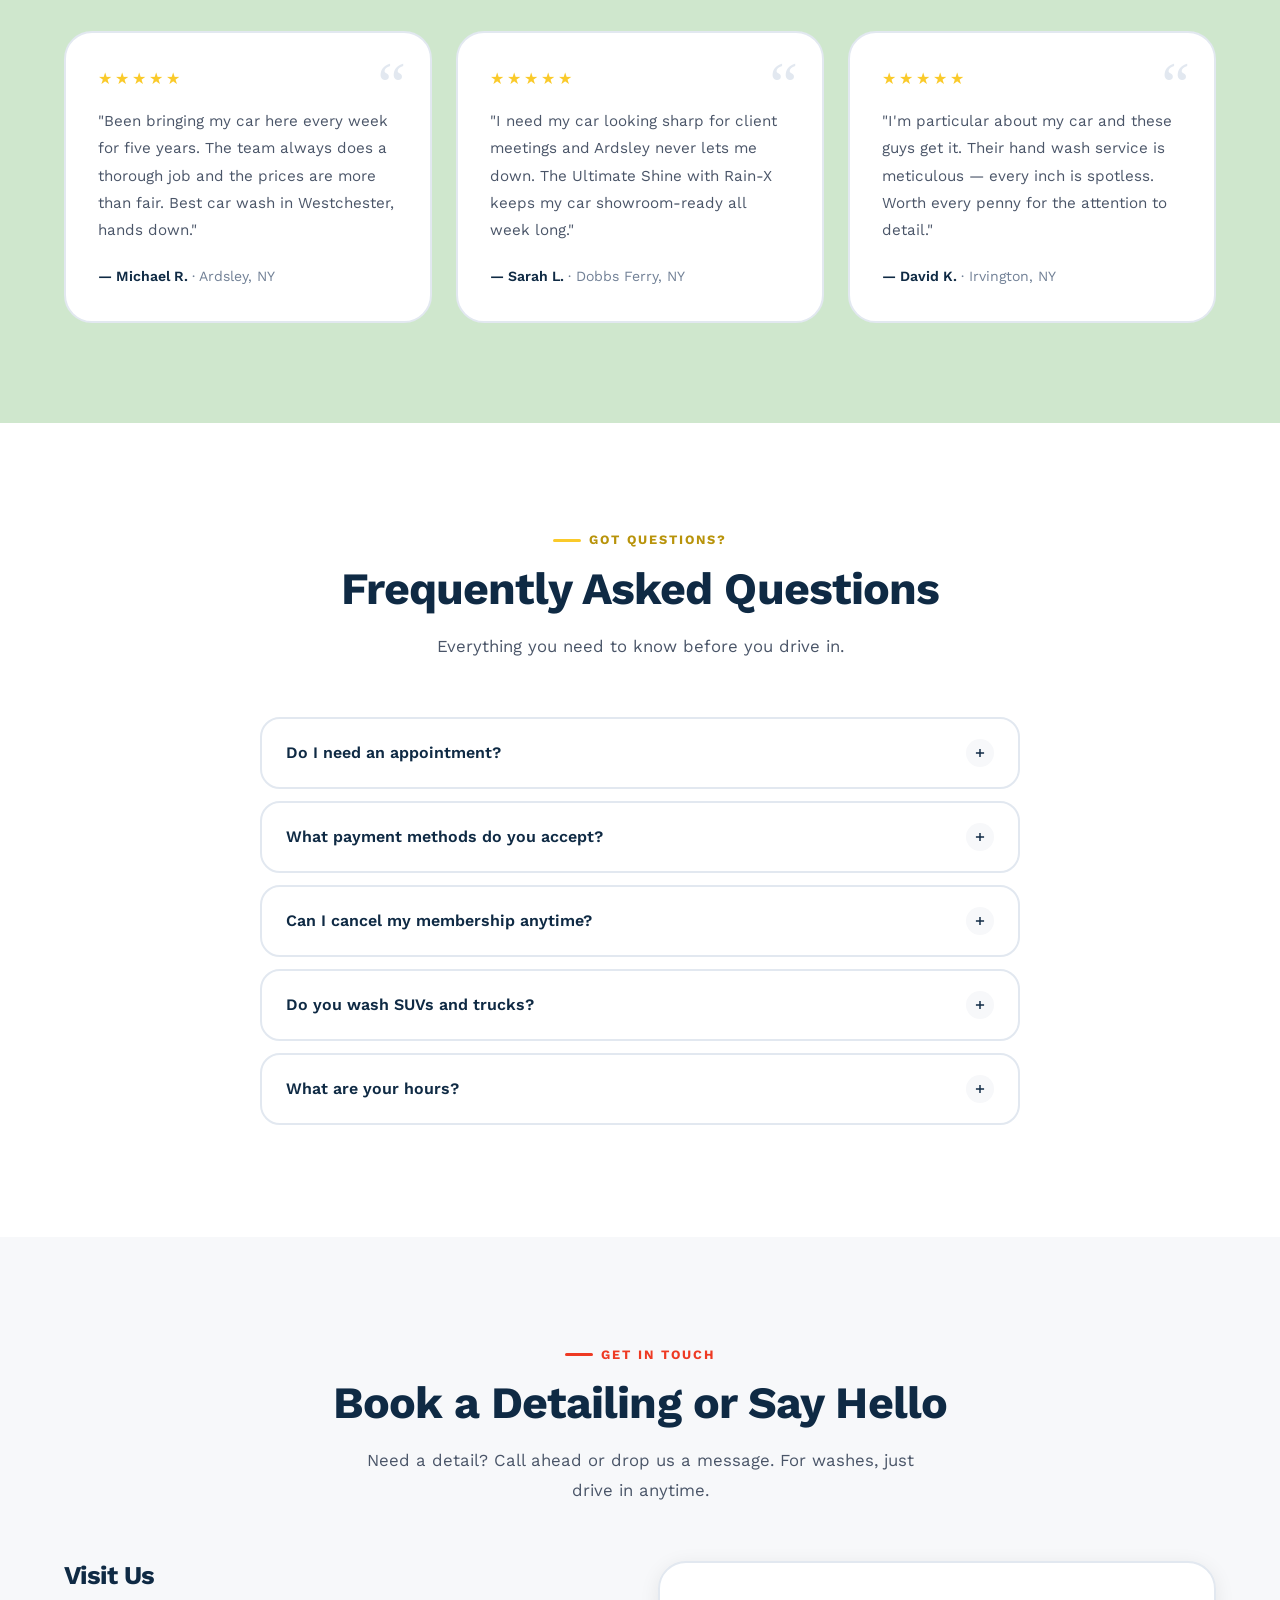
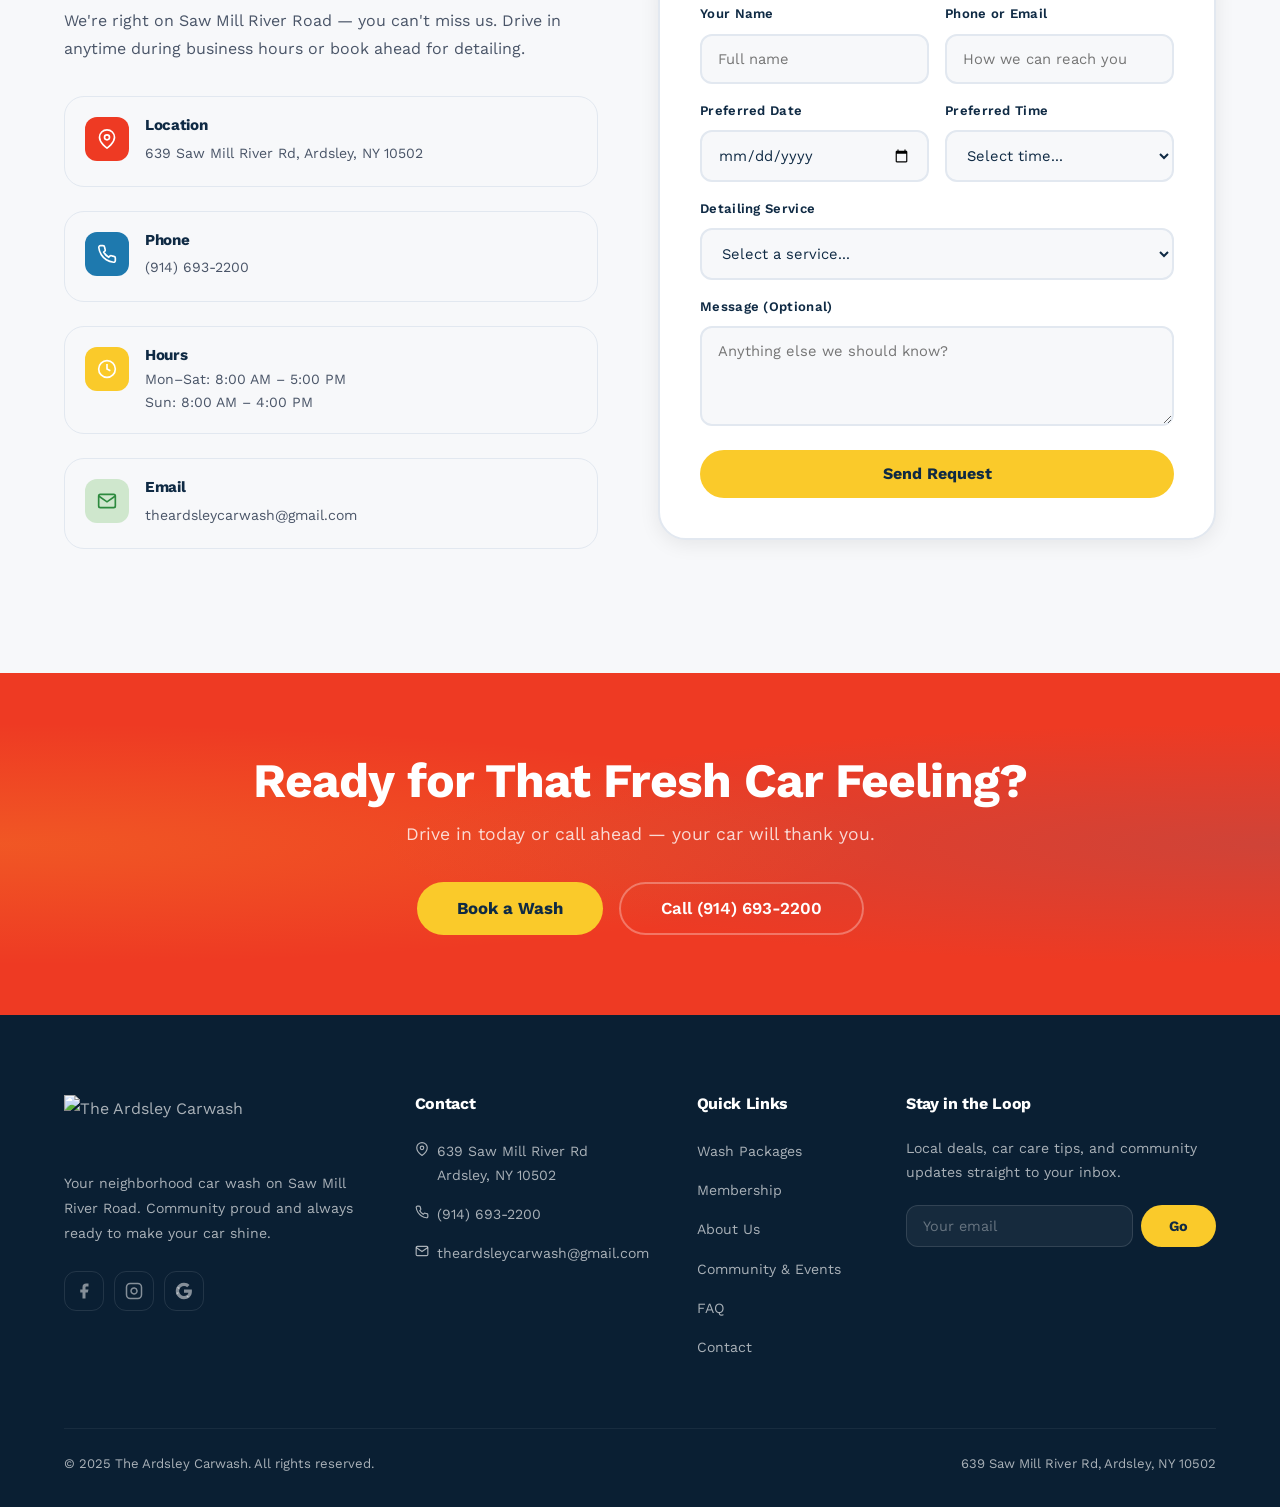
==== commit 11421dae: "Edit Promo widget" ====
--- a/index.html
+++ b/index.html
@@ -1060,7 +1060,7 @@
     <div class="promo-badge" data-content-key="popup_badge">Family Plan Promo</div>
     <h2 class="promo-title" data-content-key="popup_title">More Cars, More Savings!</h2>
     <p class="promo-text" data-content-key="popup_text" data-content-type="html">Have more than one vehicle at home?<br>Get <strong>50% off</strong> every additional car with our <strong>Family Plan</strong>.</p>
-    <a href="#membership" class="btn btn-primary btn-lg promo-cta" id="promoCta">Get the Family Plan</a>
+    <a href="#membership" class="btn btn-primary btn-lg promo-cta" id="promoCta" data-content-key="popup_cta_label">Get the Family Plan</a>
   </div>
 </div>
 
--- a/css/style.css
+++ b/css/style.css
@@ -2944,9 +2944,9 @@
 /* ===== ANNOUNCEMENT WIDGET (floating popup) ===== */
 .ann-widget {
   position: fixed;
-  bottom: 28px;
-  right: 28px;
-  z-index: 9000;
+  bottom: 32px;
+  right: 24px;
+  z-index: 9500;
   width: 300px;
   background: #fff;
   border-radius: 20px;
